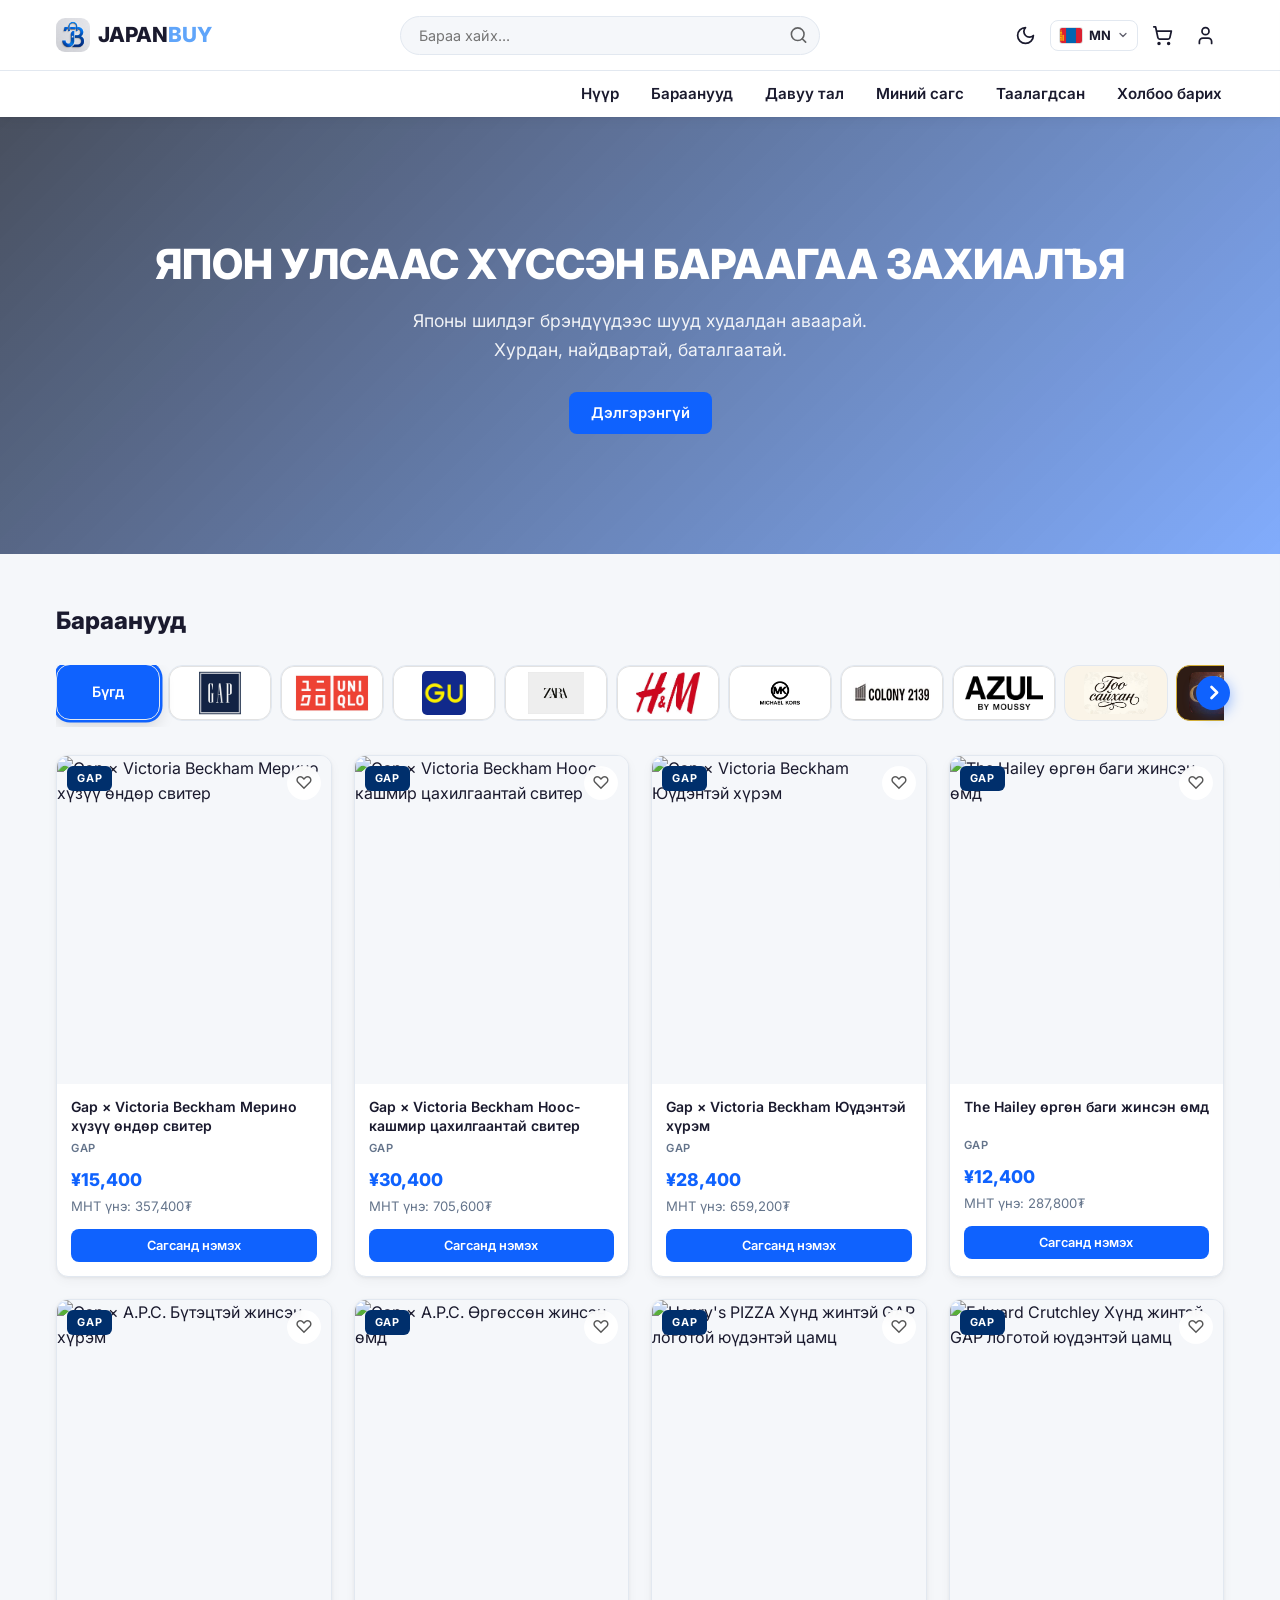
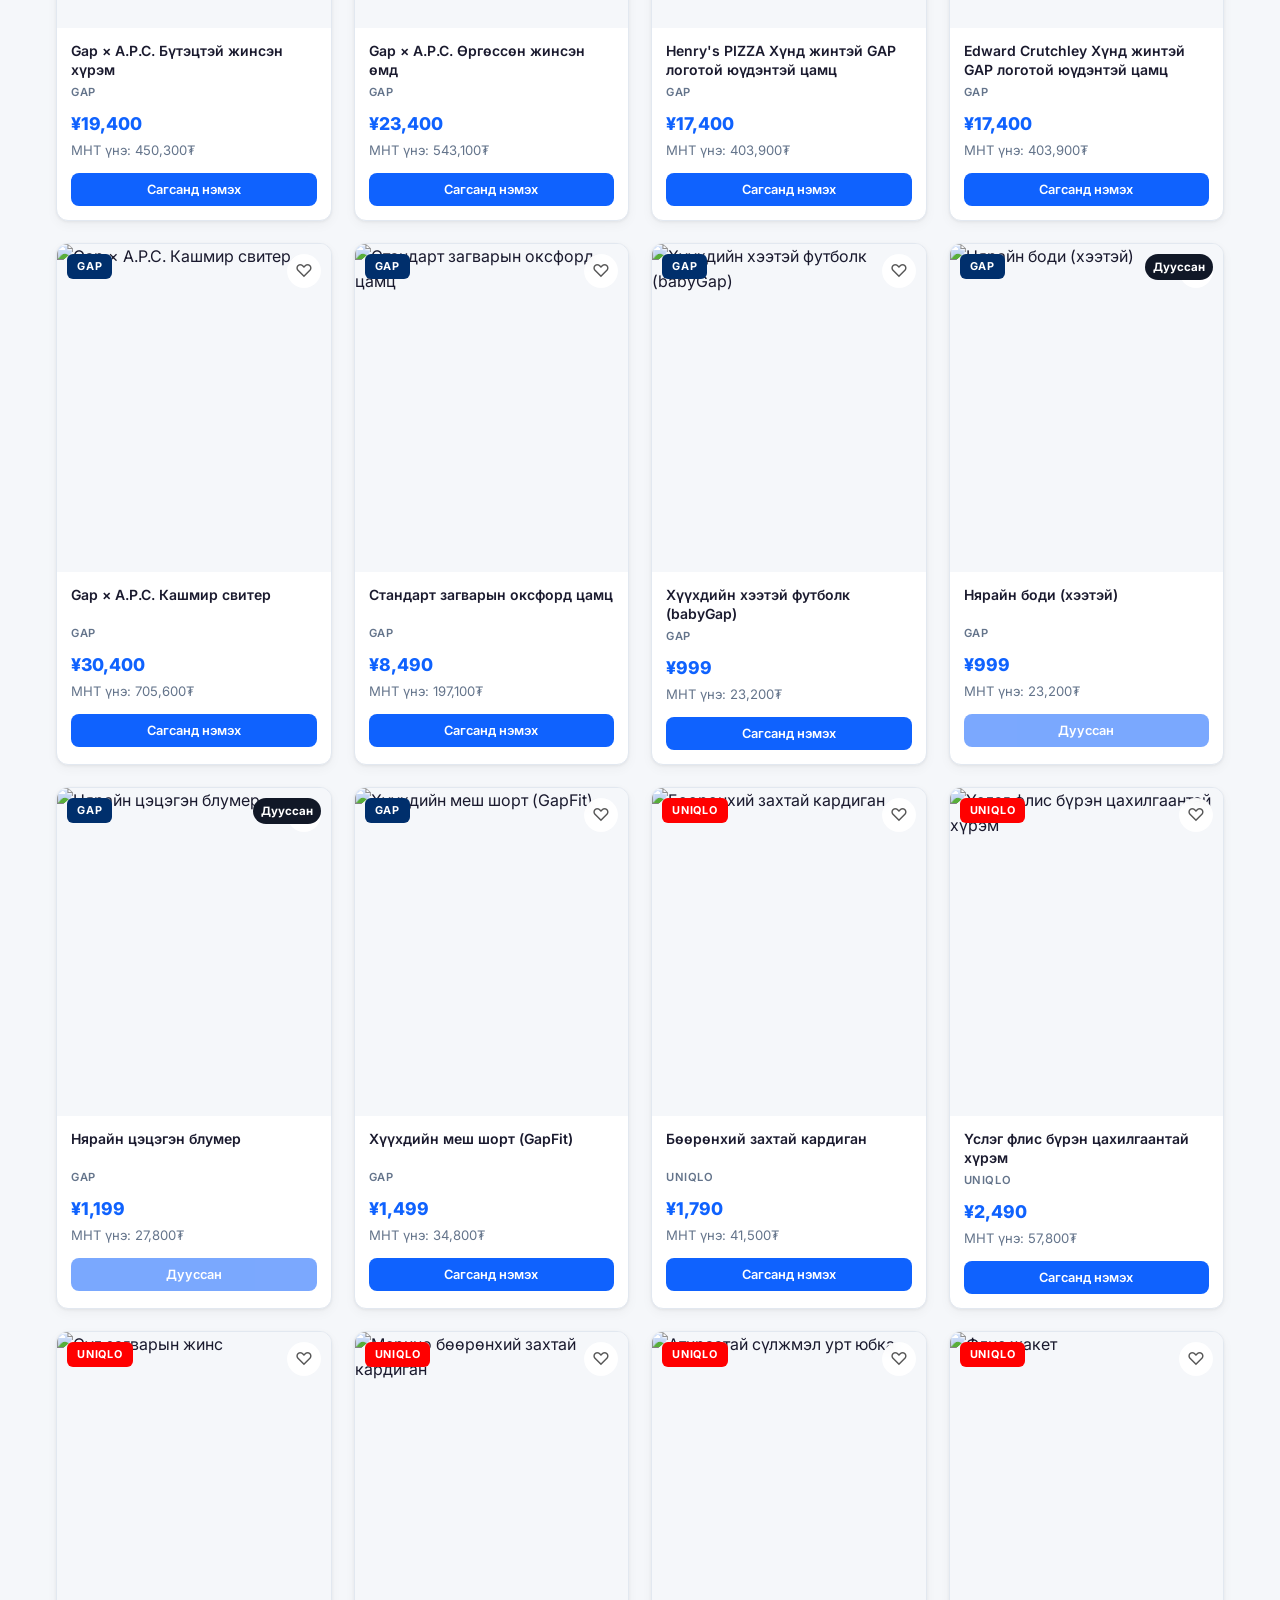
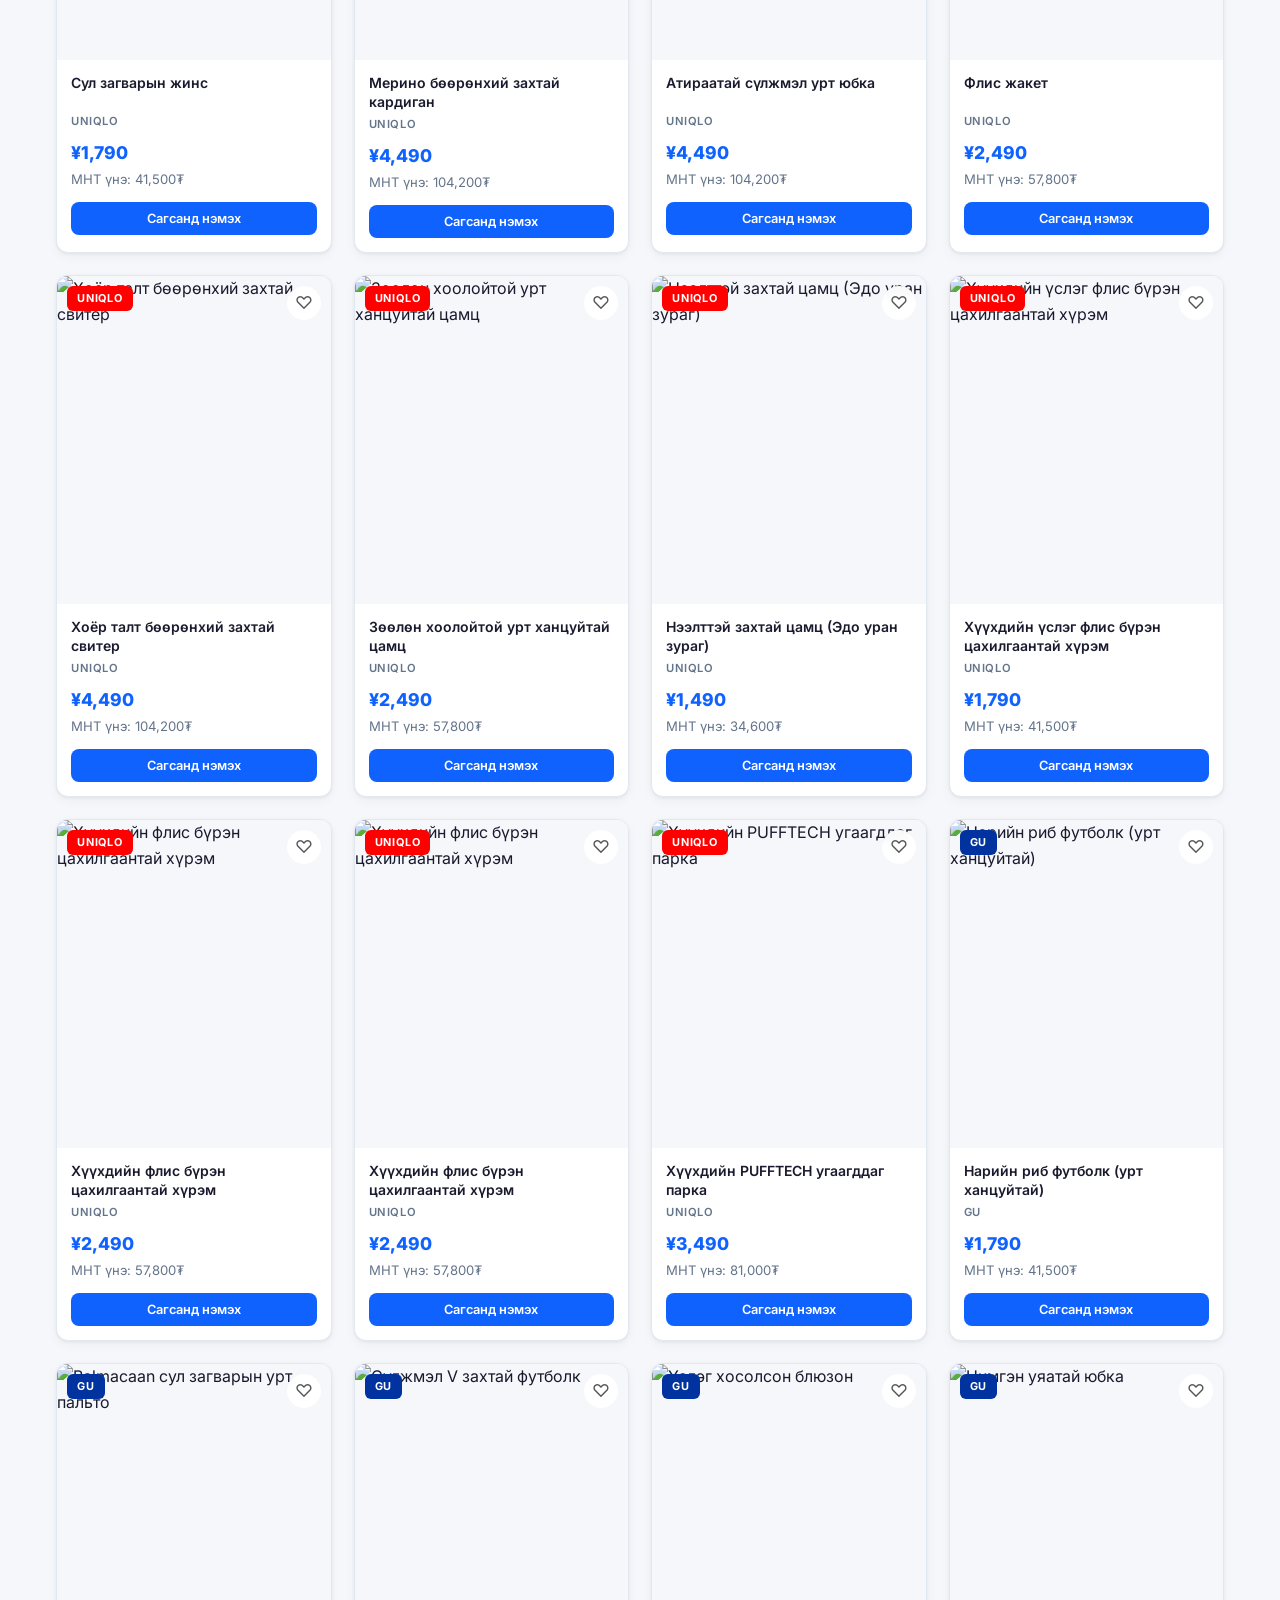
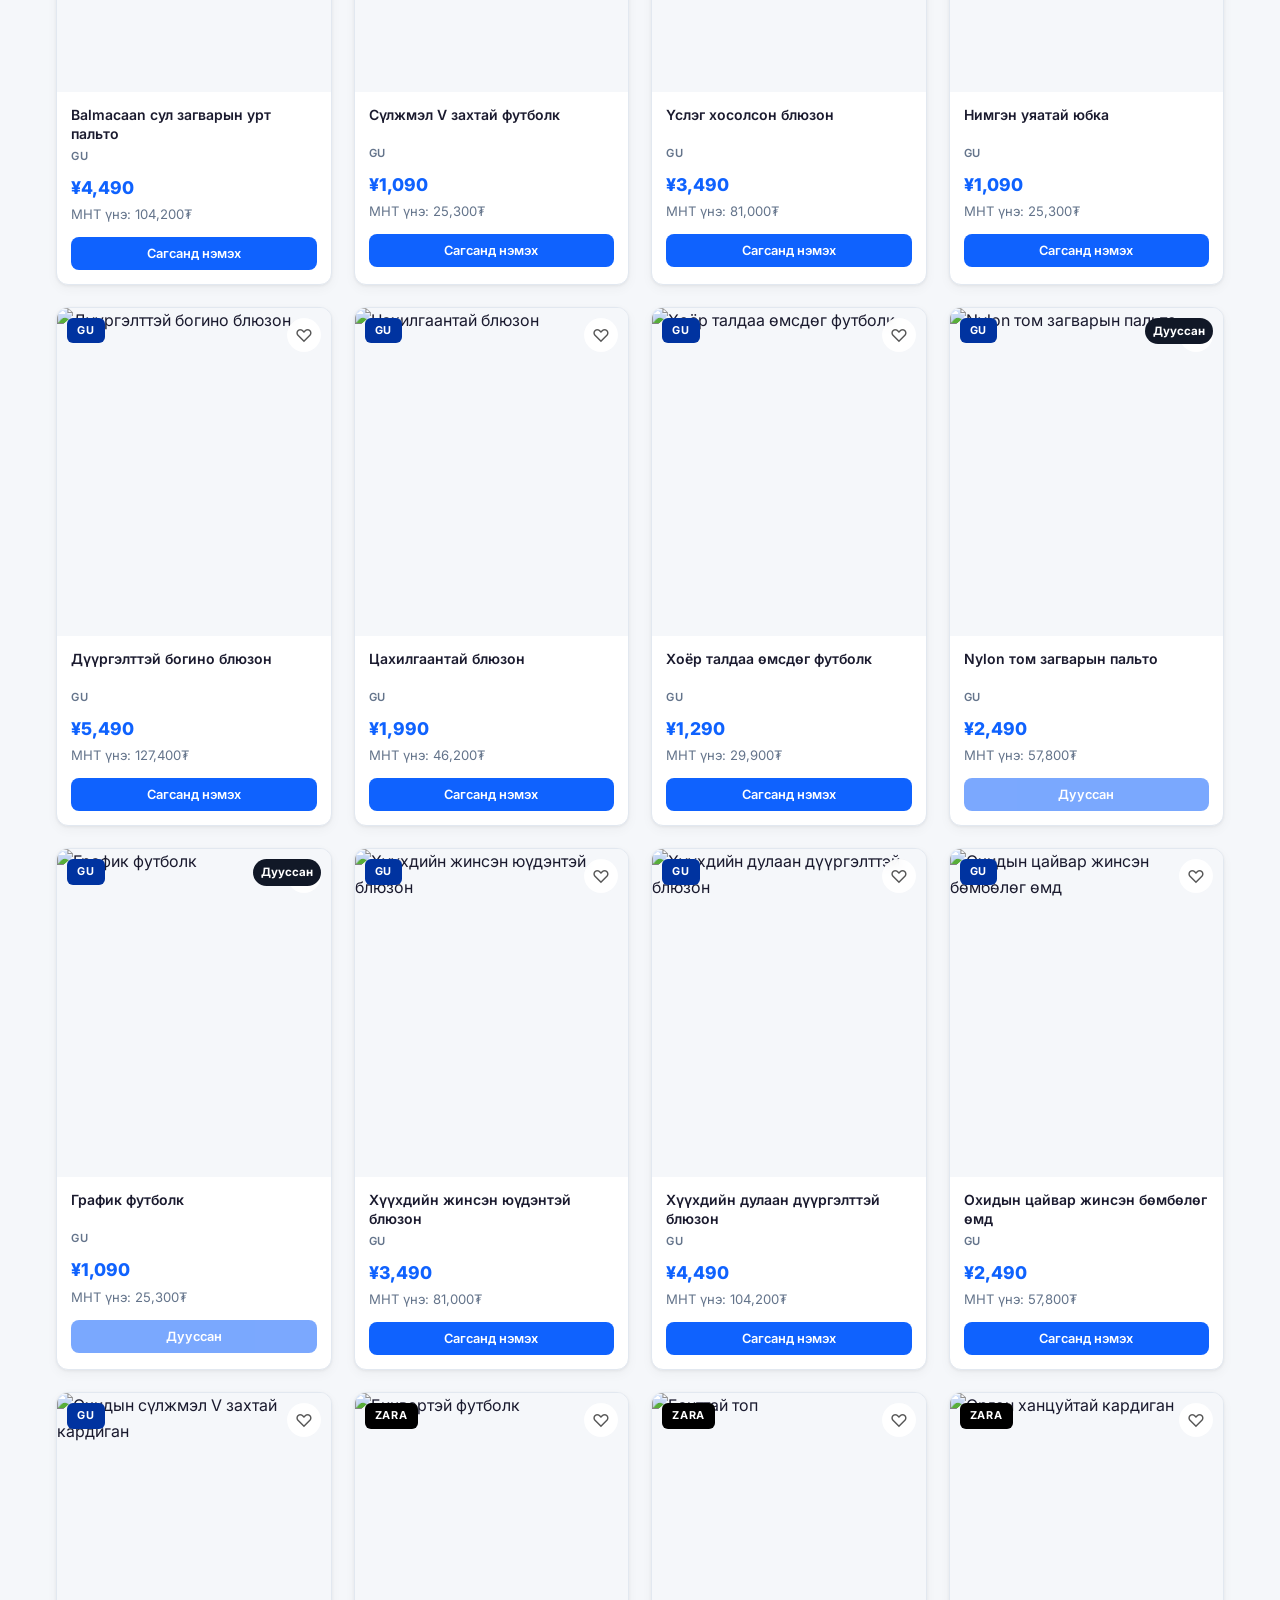
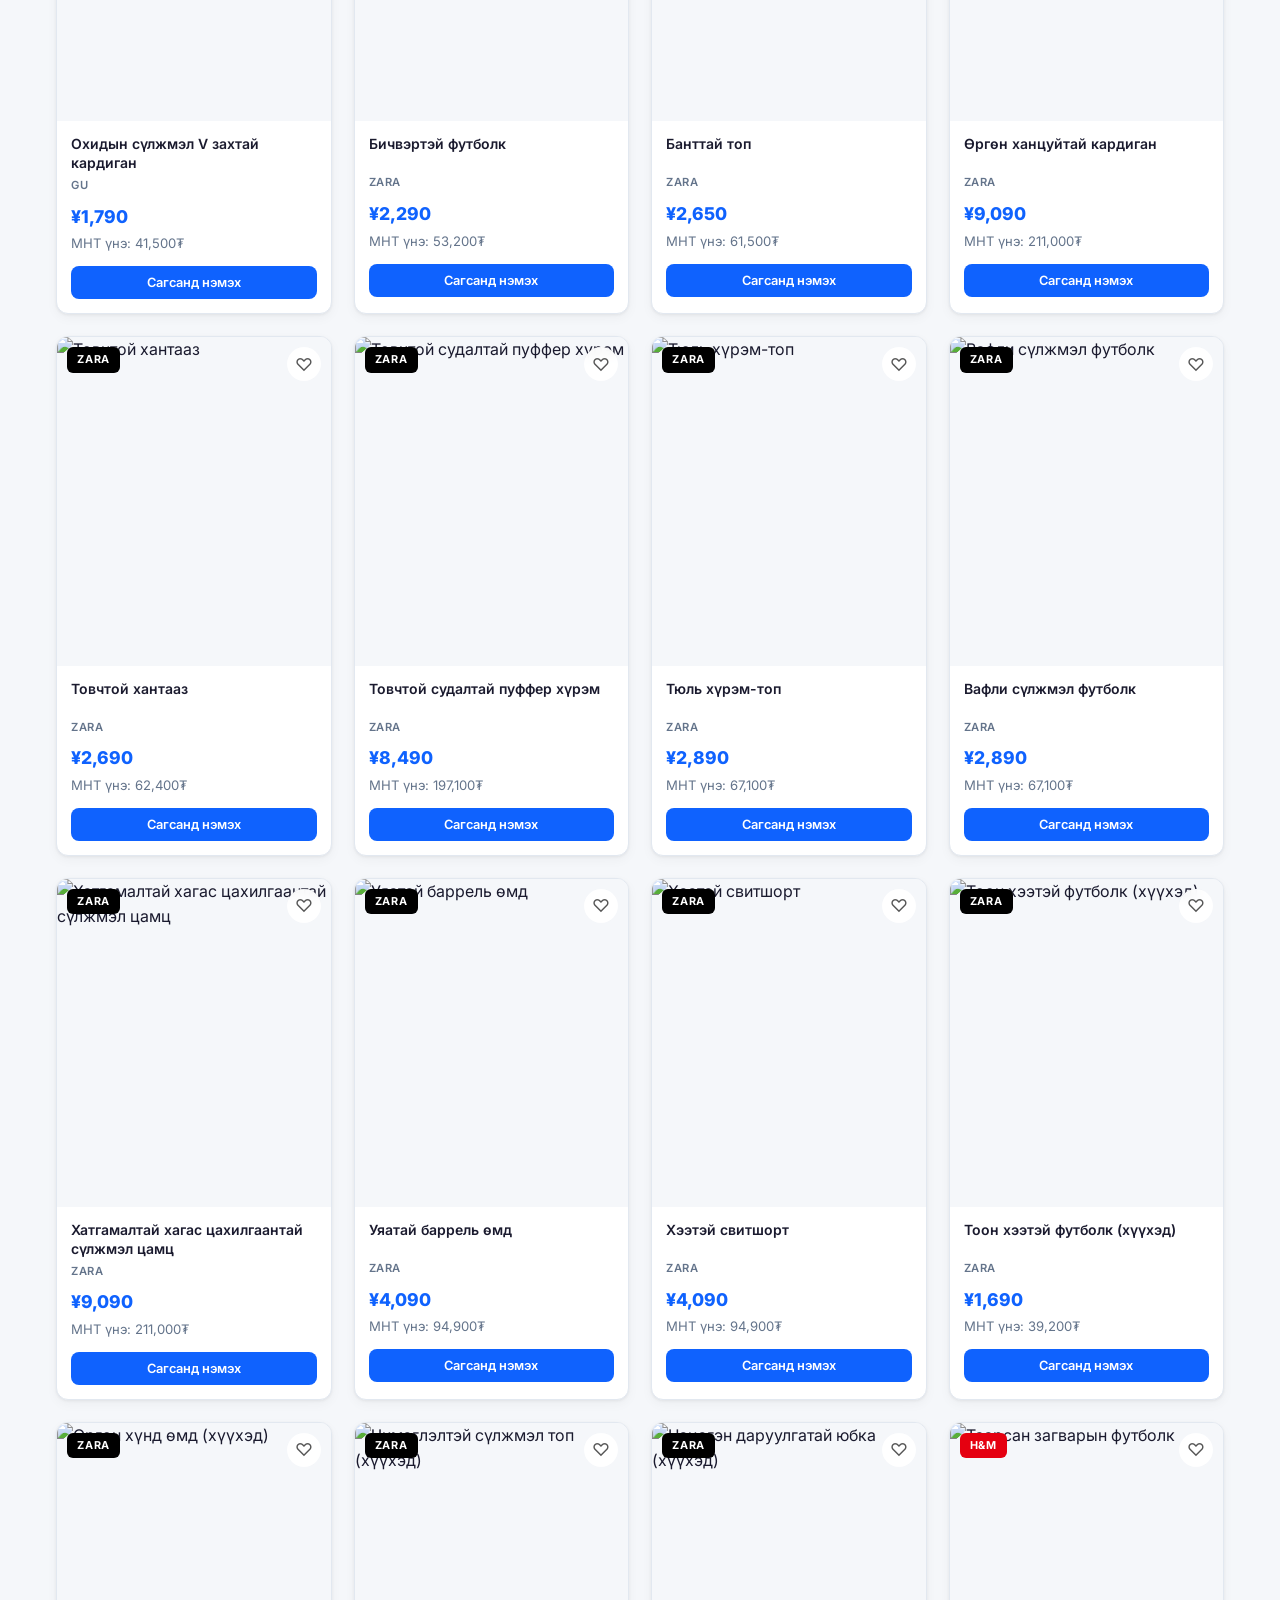
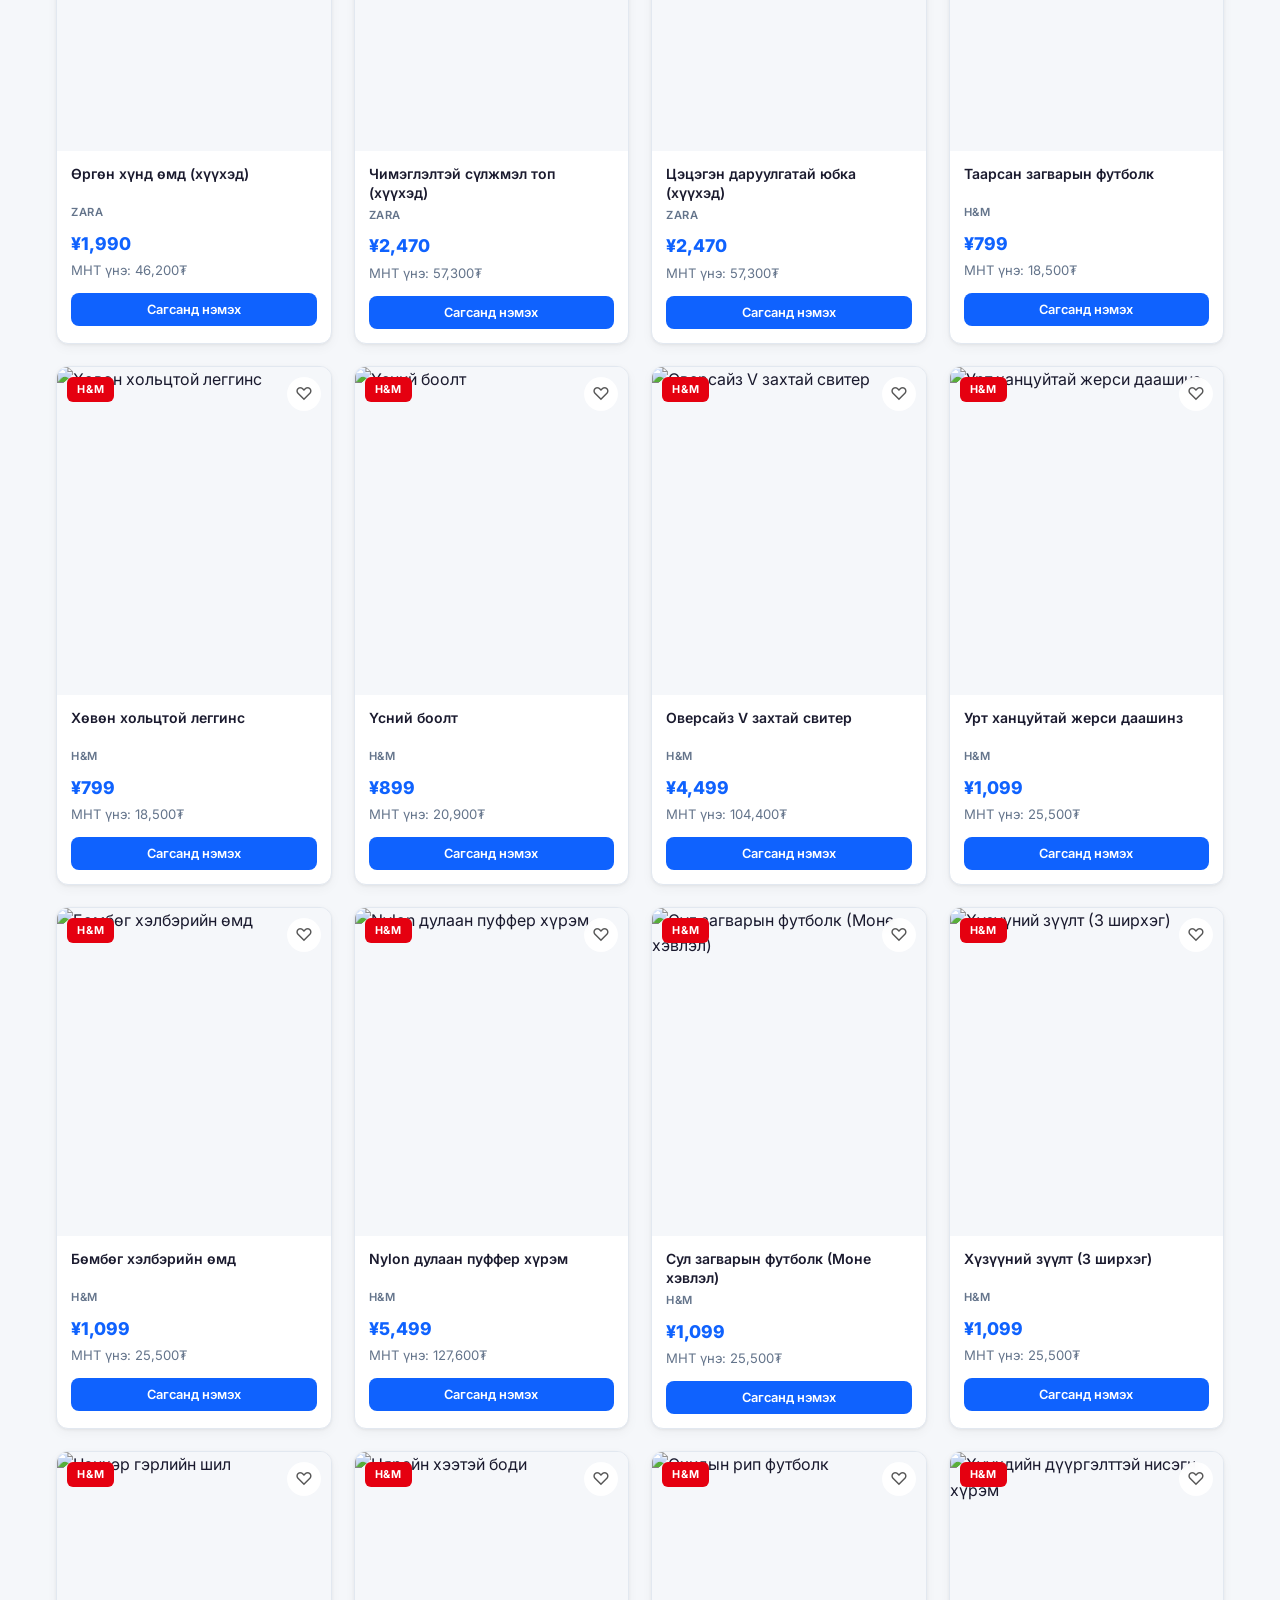
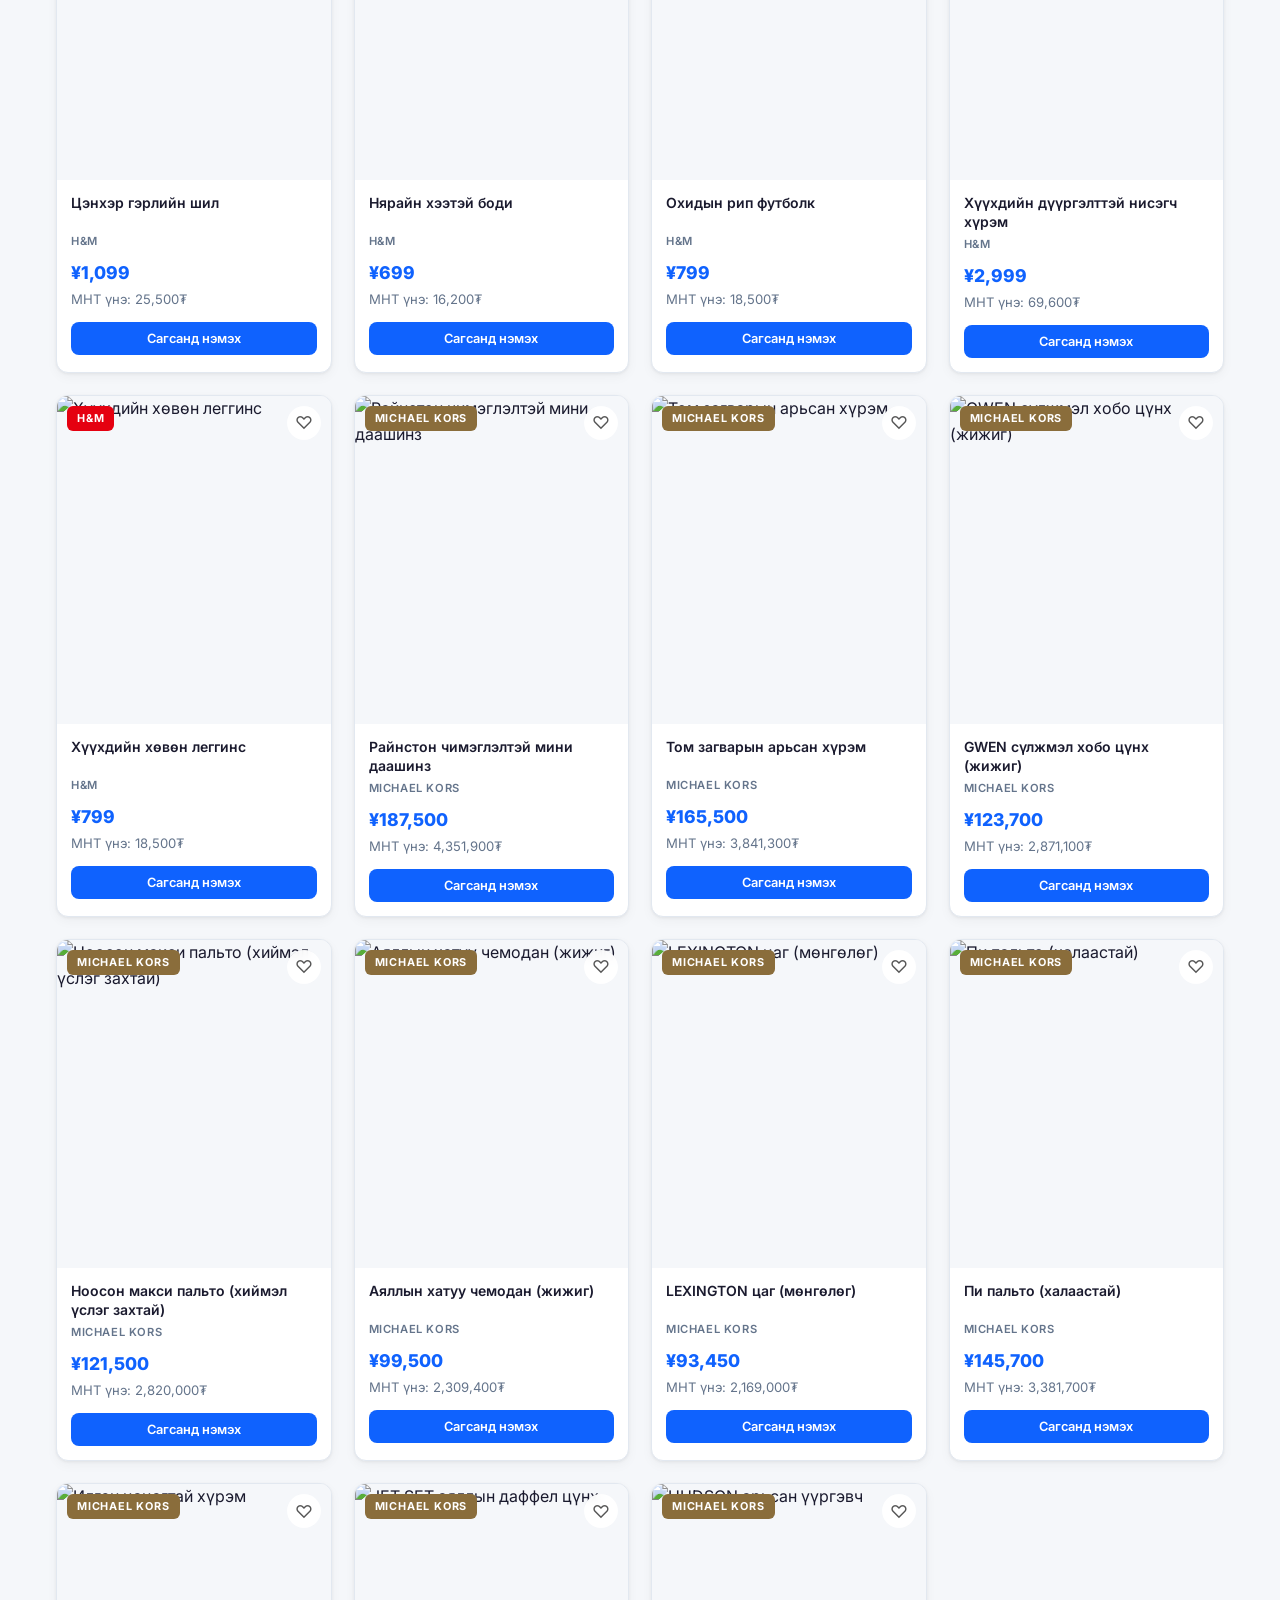
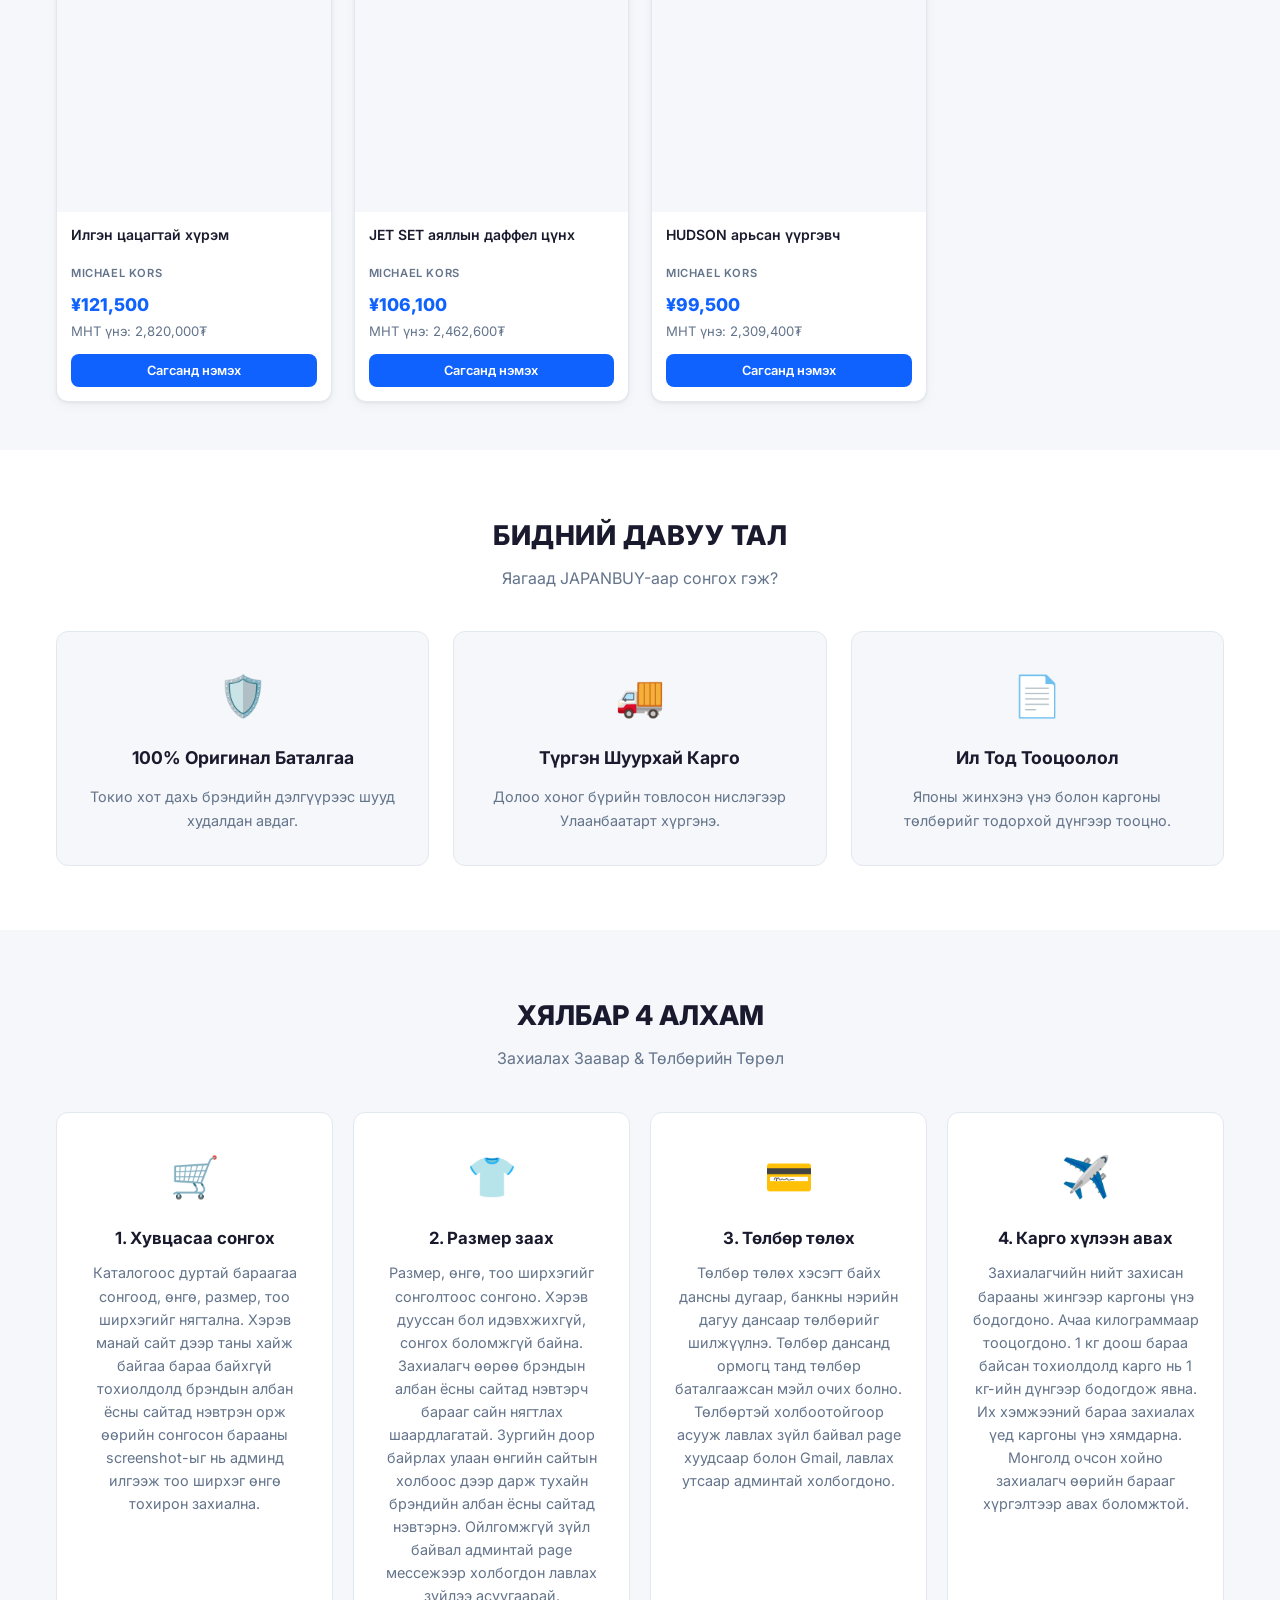
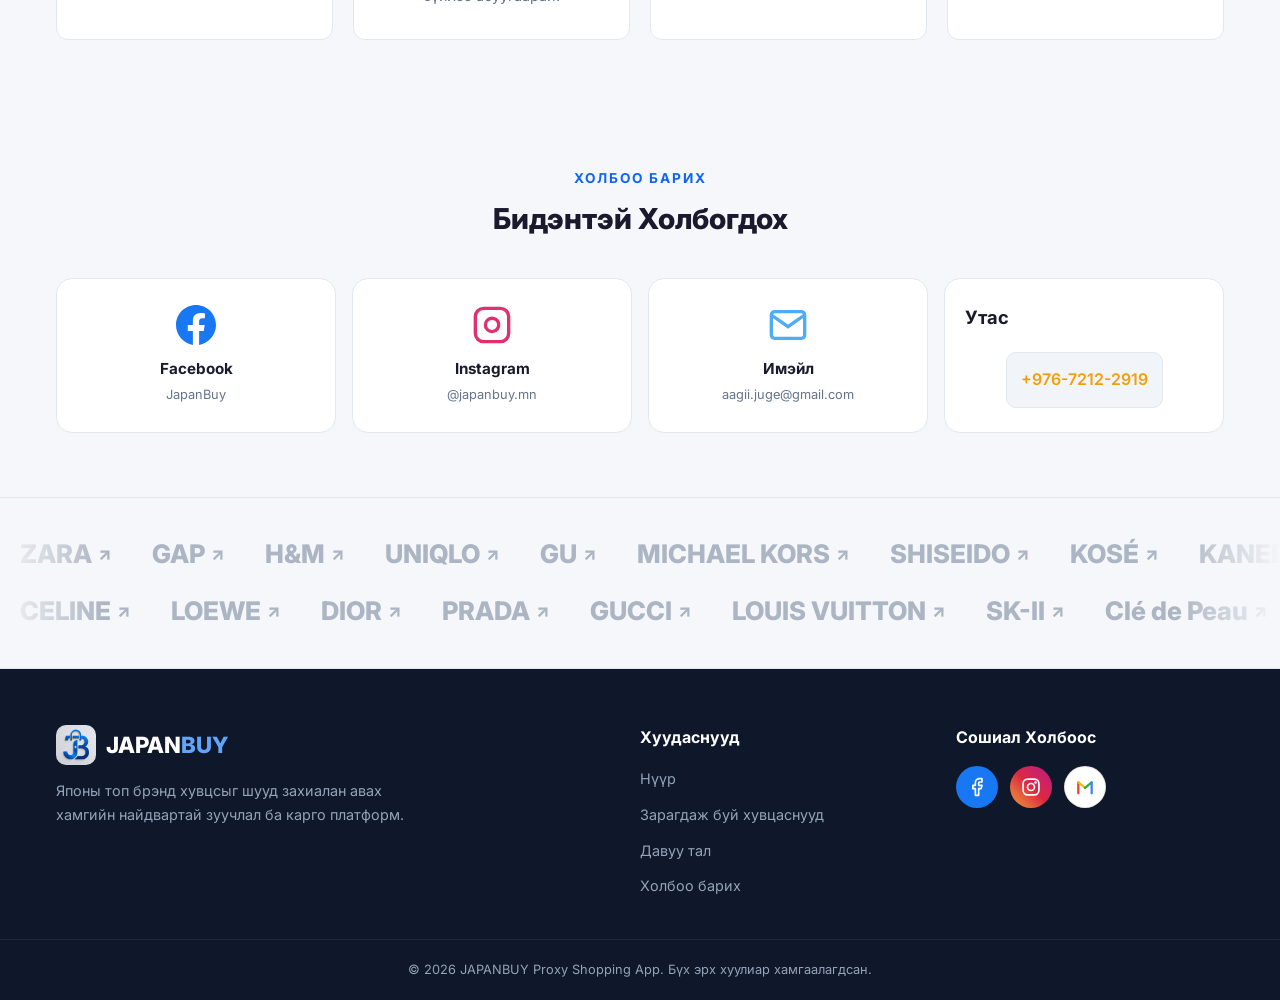
==== index.html @ 86ca8436 "Хаан банк JPY ханш 23.21 (2026-11-25)" ====
<!DOCTYPE html>
<html lang="mn" data-theme="light">

<head>
    <meta charset="UTF-8">
    <meta name="viewport" content="width=device-width, initial-scale=1.0">
    <meta name="description" content="JAPANBUY - Японы топ брэнд хувцсыг шууд захиалан авах найдвартай карго платформ">
    <meta name="theme-color" content="#0f62fe">
    <link rel="manifest" href="manifest.json">
    <link rel="apple-touch-icon" href="icons/apple-touch-icon.png">
    <link rel="icon" type="image/png" href="icons/icon-192.png">
    <meta name="mobile-web-app-capable" content="yes">
    <meta name="apple-mobile-web-app-capable" content="yes">
    <meta name="apple-mobile-web-app-status-bar-style" content="default">
    <meta name="apple-mobile-web-app-title" content="JAPANBUY">
    <title>JAPANBUY-Online-Store</title>
    <link rel="stylesheet" href="style.css?v=20261027ej">
    <link href="https://fonts.googleapis.com/css2?family=Inter:wght@400;500;600;700;800&display=swap" rel="stylesheet">
    <!-- Google tag (gtag.js) -->
    <script async src="https://www.googletagmanager.com/gtag/js?id=G-83YHVTYKKC"></script>
    <script>
        window.dataLayer = window.dataLayer || [];
        function gtag() { dataLayer.push(arguments); }
        gtag('js', new Date());
        gtag('config', 'G-83YHVTYKKC');
    </script>
</head>

<body>
    <!-- HEADER -->
    <header class="header">
        <div class="container header-container">
            <div class="logo" onclick="navigateTo('home')" role="button" tabindex="0">
                <img class="logo-img" src="logo-jb.jpg?v=2" alt="JAPANBUY">
                <h1 class="logo-text">JAPAN<span>BUY</span></h1>
            </div>

            <div class="search-bar">
                <input type="text" id="search-input" placeholder="Бараа хайх..." aria-label="Бараа хайх"
                    data-i18n-placeholder="search_placeholder">
                <button class="search-btn" onclick="searchProducts()" aria-label="Хайх"><svg viewBox="0 0 24 24"
                        fill="none" stroke="currentColor" stroke-width="2" stroke-linecap="round"
                        stroke-linejoin="round">
                        <circle cx="11" cy="11" r="8" />
                        <path d="m21 21-4.3-4.3" />
                    </svg></button>
            </div>

            <div class="header-actions">
                <button id="theme-toggle" class="icon-btn" aria-label="Theme солих"><svg viewBox="0 0 24 24" fill="none"
                        stroke="currentColor" stroke-width="2" stroke-linecap="round" stroke-linejoin="round">
                        <path d="M12 3a6 6 0 0 0 9 9 9 9 0 1 1-9-9Z" />
                    </svg></button>
                <select id="lang-select" class="lang-select" aria-label="Хэл сонгох">
                    <option value="mn">🇲🇳 MN</option>
                    <option value="jp">🇯🇵 JP</option>
                    <option value="en">🇬🇧 EN</option>
                </select>
                <div class="lang-flag" id="lang-flag">
                    <button type="button" class="lang-flag-btn" id="lang-flag-btn" aria-haspopup="true"
                        aria-expanded="false" aria-label="Хэл сонгох">
                        <img id="lang-flag-current"
                            src="[data-uri]"
                            alt="" width="24" height="17"><span id="lang-flag-code">MN</span><svg
                            class="lang-flag-chevron" viewBox="0 0 24 24" fill="none" stroke="currentColor"
                            stroke-width="2.5" stroke-linecap="round" stroke-linejoin="round">
                            <path d="m6 9 6 6 6-6" />
                        </svg>
                    </button>
                    <div class="lang-flag-menu" id="lang-flag-menu" hidden>
                        <button type="button" data-lang="mn" onclick="chooseLangFlag('mn')"><img
                                src="[data-uri]"
                                alt="" width="24" height="17">MN</button>
                        <button type="button" data-lang="jp" onclick="chooseLangFlag('jp')"><img
                                src="[data-uri]"
                                alt="" width="24" height="17">JP</button>
                        <button type="button" data-lang="en" onclick="chooseLangFlag('en')"><img
                                src="[data-uri]"
                                alt="" width="24" height="17">EN</button>
                    </div>
                </div>
                <button id="cart-btn" class="icon-btn cart-btn" onclick="openCart()" aria-label="Сагс">
                    <svg viewBox="0 0 24 24" fill="none" stroke="currentColor" stroke-width="2" stroke-linecap="round"
                        stroke-linejoin="round">
                        <circle cx="8" cy="21" r="1" />
                        <circle cx="19" cy="21" r="1" />
                        <path d="M2.05 2.05h2l2.66 12.42a2 2 0 0 0 2 1.58h9.78a2 2 0 0 0 1.95-1.57l1.65-7.43H5.12" />
                    </svg><span class="badge" id="cart-badge">0</span>
                </button>
                <button id="user-btn" class="icon-btn user-btn" onclick="handleUserClick()" aria-label="Хэрэглэгч"><svg
                        viewBox="0 0 24 24" fill="none" stroke="currentColor" stroke-width="2" stroke-linecap="round"
                        stroke-linejoin="round">
                        <path d="M19 21v-2a4 4 0 0 0-4-4H9a4 4 0 0 0-4 4v2" />
                        <circle cx="12" cy="7" r="4" />
                    </svg></button>
                <button id="menu-btn" class="icon-btn hamburger-menu" aria-label="Цэс">
                    <span class="bar"></span><span class="bar"></span><span class="bar"></span>
                </button>
            </div>
        </div>
        <nav class="desktop-nav">
            <div class="container desktop-nav-inner">
                <a href="#" onclick="event.preventDefault();navigateTo('home')" data-i18n="nav_home">Нүүр</a>
                <a href="#products" data-i18n="nav_products">Бараанууд</a>
                <a href="#features" data-i18n="nav_features">Давуу тал</a>
                <a href="#" onclick="event.preventDefault();openCart()" data-i18n="nav_cart">Миний сагс</a>
                <a href="#" onclick="event.preventDefault();openFavorites()" data-i18n="nav_favorites">Таалагдсан</a>
                <a href="#contact" data-i18n="nav_contact">Холбоо барих</a>
                <a href="#" id="admin-nav-item-desktop" style="display:none"
                    onclick="event.preventDefault();navigateTo('admin')" data-i18n="nav_admin">Админ</a>
            </div>
        </nav>
    </header>

    <!-- MOBILE MENU -->
    <div id="mobile-menu" class="mobile-menu" aria-hidden="true">
        <div class="mobile-menu-header">
            <div style="display:flex;align-items:center;gap:10px;">
                <h2 data-i18n="menu_title">Цэс</h2>
                <button class="theme-icon-btn" id="menu-theme-btn" onclick="toggleTheme()" aria-label="Загвар"><svg
                        viewBox="0 0 24 24" fill="none" stroke="currentColor" stroke-width="2" stroke-linecap="round"
                        stroke-linejoin="round">
                        <circle cx="12" cy="12" r="4" />
                        <path d="M12 2v2" />
                        <path d="M12 20v2" />
                        <path d="m4.93 4.93 1.41 1.41" />
                        <path d="m17.66 17.66 1.41 1.41" />
                        <path d="M2 12h2" />
                        <path d="M20 12h2" />
                        <path d="m6.34 17.66-1.41 1.41" />
                        <path d="m19.07 4.93-1.41 1.41" />
                    </svg></button>
            </div>
            <button id="close-btn" class="close-btn" aria-label="Хаах">&times;</button>
        </div>
        <ul class="mobile-nav-links">
            <li><a href="#" onclick="event.preventDefault();navigateTo('home')"><span class="menu-icon"><svg
                            viewBox="0 0 24 24" fill="none" stroke="currentColor" stroke-width="2"
                            stroke-linecap="round" stroke-linejoin="round">
                            <path d="m3 9 9-7 9 7v11a2 2 0 0 1-2 2H5a2 2 0 0 1-2-2z" />
                            <polyline points="9 22 9 12 15 12 15 22" />
                        </svg></span><span data-i18n="nav_home">Нүүр</span></a></li>
            <li class="has-submenu">
                <div class="menu-row">
                    <a href="#products" class="menu-row-link"><span class="menu-icon"><svg viewBox="0 0 24 24"
                                fill="none" stroke="currentColor" stroke-width="2" stroke-linecap="round"
                                stroke-linejoin="round">
                                <path d="M6 2 3 6v14a2 2 0 0 0 2 2h14a2 2 0 0 0 2-2V6l-3-4Z" />
                                <path d="M3 6h18" />
                                <path d="M16 10a4 4 0 0 1-8 0" />
                            </svg></span><span data-i18n="nav_products">Бараанууд</span></a>
                    <button type="button" class="submenu-toggle" id="brand-submenu-toggle"
                        onclick="toggleBrandSubmenu(event)" aria-label="Брэндүүд" aria-expanded="false"><svg
                            viewBox="0 0 24 24" fill="none" stroke="currentColor" stroke-width="2.4"
                            stroke-linecap="round" stroke-linejoin="round">
                            <polyline points="6 9 12 15 18 9" />
                        </svg></button>
                </div>
                <ul class="brand-submenu" id="brand-submenu">
                    <li><a href="#" onclick="event.preventDefault();selectBrandFromMenu('GAP')">GAP</a></li>
                    <li><a href="#" onclick="event.preventDefault();selectBrandFromMenu('UNIQLO')">UNIQLO</a></li>
                    <li><a href="#" onclick="event.preventDefault();selectBrandFromMenu('GU')">GU</a></li>
                    <li><a href="#" onclick="event.preventDefault();selectBrandFromMenu('ZARA')">ZARA</a></li>
                    <li><a href="#" onclick="event.preventDefault();selectBrandFromMenu('H&M')">H&M</a></li>
                    <li><a href="#" onclick="event.preventDefault();selectBrandFromMenu('MICHAEL KORS')">MICHAEL
                            KORS</a></li>
                    <li><a href="#" onclick="event.preventDefault();selectBrandFromMenu('COLONY 2139')">COLONY
                            2139</a></li>
                    <li><a href="#" onclick="event.preventDefault();selectBrandFromMenu('AZUL')">AZUL</a></li>
                    <li><a href="#" onclick="event.preventDefault();selectBrandFromMenu('beauty')"><span
                                data-i18n="tab_beauty">ГОО САЙХАН</span></a></li>
                    <li><a href="#" onclick="event.preventDefault();selectBrandFromMenu('ginza')">GINZA</a></li>
                    <li id="ready-menu-item" style="display:none"><a href="#"
                            onclick="event.preventDefault();selectBrandFromMenu('ready')"><span
                                data-i18n="tab_ready">БЭЛЭН БАРАА</span></a></li>
                </ul>
            </li>
            <li><a href="#features"><span class="menu-icon"><svg viewBox="0 0 24 24" fill="none" stroke="currentColor"
                            stroke-width="2" stroke-linecap="round" stroke-linejoin="round">
                            <polygon
                                points="12 2 15.09 8.26 22 9.27 17 14.14 18.18 21.02 12 17.77 5.82 21.02 7 14.14 2 9.27 8.91 8.26 12 2" />
                        </svg></span><span data-i18n="nav_features">Давуу тал</span></a></li>
            <li><a href="#" onclick="event.preventDefault();toggleMobileMenu(false);openCart()"><span
                        class="menu-icon"><svg viewBox="0 0 24 24" fill="none" stroke="currentColor" stroke-width="2"
                            stroke-linecap="round" stroke-linejoin="round">
                            <circle cx="8" cy="21" r="1" />
                            <circle cx="19" cy="21" r="1" />
                            <path
                                d="M2.05 2.05h2l2.66 12.42a2 2 0 0 0 2 1.58h9.78a2 2 0 0 0 1.95-1.57l1.65-7.43H5.12" />
                        </svg></span><span data-i18n="nav_cart">Миний сагс</span></a></li>
            <li><a href="#" onclick="event.preventDefault();openFavorites()"><span class="menu-icon"><svg
                            viewBox="0 0 24 24" fill="none" stroke="currentColor" stroke-width="2"
                            stroke-linecap="round" stroke-linejoin="round">
                            <path
                                d="M19 14c1.49-1.46 3-3.21 3-5.5A5.5 5.5 0 0 0 16.5 3c-1.76 0-3 .5-4.5 2-1.5-1.5-2.74-2-4.5-2A5.5 5.5 0 0 0 2 8.5c0 2.3 1.5 4.05 3 5.5l7 7Z" />
                        </svg></span><span data-i18n="nav_favorites">Таалагдсан</span></a></li>
            <li><a href="#contact"><span class="menu-icon"><svg viewBox="0 0 24 24" fill="none" stroke="currentColor"
                            stroke-width="2" stroke-linecap="round" stroke-linejoin="round">
                            <path
                                d="M22 16.92v3a2 2 0 0 1-2.18 2 19.79 19.79 0 0 1-8.63-3.07 19.5 19.5 0 0 1-6-6 19.79 19.79 0 0 1-3.07-8.67A2 2 0 0 1 4.11 2h3a2 2 0 0 1 2 1.72 12.84 12.84 0 0 0 .7 2.81 2 2 0 0 1-.45 2.11L8.09 9.91a16 16 0 0 0 6 6l1.27-1.27a2 2 0 0 1 2.11-.45 12.84 12.84 0 0 0 2.81.7A2 2 0 0 1 22 16.92z" />
                        </svg></span><span data-i18n="nav_contact">Холбоо барих</span></a></li>
            <li><a href="#" onclick="event.preventDefault();handleUserClick()" id="mobile-login-link"><span
                        class="menu-icon"><svg viewBox="0 0 24 24" fill="none" stroke="currentColor" stroke-width="2"
                            stroke-linecap="round" stroke-linejoin="round">
                            <rect width="18" height="11" x="3" y="11" rx="2" ry="2" />
                            <path d="M7 11V7a5 5 0 0 1 10 0v4" />
                        </svg></span><span id="mobile-login-label">Нэвтрэх</span></a></li>
            <li id="admin-nav-item" style="display:none"><a href="#"
                    onclick="event.preventDefault();navigateTo('admin')"><span class="menu-icon"><svg
                            viewBox="0 0 24 24" fill="none" stroke="currentColor" stroke-width="2"
                            stroke-linecap="round" stroke-linejoin="round">
                            <path
                                d="M20 13c0 5-3.5 7.5-7.66 8.95a1 1 0 0 1-.67-.01C7.5 20.5 4 18 4 13V6a1 1 0 0 1 1-1c2 0 4.5-1.2 6.24-2.72a1.17 1.17 0 0 1 1.52 0C14.51 3.81 17 5 19 5a1 1 0 0 1 1 1z" />
                        </svg></span><span data-i18n="nav_admin">Админ</span></a></li>
        </ul>
        <div class="menu-controls">
            <div class="menu-lang-icons">
                <button class="lang-icon-btn" data-lang="mn" onclick="setLanguage('mn')"
                    aria-label="Монгол">🇲🇳</button>
                <button class="lang-icon-btn" data-lang="en" onclick="setLanguage('en')"
                    aria-label="English">🇬🇧</button>
                <button class="lang-icon-btn" data-lang="jp" onclick="setLanguage('jp')" aria-label="日本語">🇯🇵</button>
            </div>
        </div>
        <div class="mobile-menu-footer">
            <div class="menu-socials">
                <a href="#" class="social-icon social-fb" data-social="facebook" aria-label="Facebook"
                    onclick="event.preventDefault()"><svg width="19" height="19" viewBox="0 0 24 24" fill="none"
                        stroke="currentColor" stroke-width="2" stroke-linecap="round" stroke-linejoin="round">
                        <path d="M18 2h-3a5 5 0 0 0-5 5v3H7v4h3v8h4v-8h3l1-4h-4V7a1 1 0 0 1 1-1h3z" />
                    </svg></a>
                <a href="#" class="social-icon social-ig" data-social="instagram" aria-label="Instagram"
                    onclick="event.preventDefault()"><svg width="19" height="19" viewBox="0 0 24 24" fill="none"
                        stroke="currentColor" stroke-width="2" stroke-linecap="round" stroke-linejoin="round">
                        <rect x="2.5" y="2.5" width="19" height="19" rx="5.5" />
                        <circle cx="12" cy="12" r="4.2" />
                        <circle cx="17.4" cy="6.6" r="0.6" fill="currentColor" />
                    </svg></a>
                <a href="#" class="social-icon social-gmail" data-social="gmail" aria-label="Gmail"
                    onclick="event.preventDefault()"><svg width="21" height="21" viewBox="0 0 24 24" fill="none"
                        stroke-width="2.8" stroke-linecap="round" stroke-linejoin="round">
                        <path d="M4 19.5v-13" stroke="#EA4335" />
                        <path d="M4 6.5 12 13" stroke="#FBBC04" />
                        <path d="M12 13 20 6.5" stroke="#34A853" />
                        <path d="M20 6.5v13" stroke="#4285F4" />
                    </svg></a>
            </div>
            <div style="display:flex;flex-direction:column;gap:6px;">
                <a class="menu-phone" href="tel:+97672122919"><svg viewBox="0 0 24 24" fill="none" stroke="currentColor"
                        stroke-width="2" stroke-linecap="round" stroke-linejoin="round">
                        <path
                            d="M22 16.92v3a2 2 0 0 1-2.18 2 19.79 19.79 0 0 1-8.63-3.07 19.5 19.5 0 0 1-6-6 19.79 19.79 0 0 1-3.07-8.67A2 2 0 0 1 4.11 2h3a2 2 0 0 1 2 1.72c.127.96.361 1.903.7 2.81a2 2 0 0 1-.45 2.11L8.09 9.91a16 16 0 0 0 6 6l1.27-1.27a2 2 0 0 1 2.11-.45c.907.339 1.85.573 2.81.7A2 2 0 0 1 22 16.92z" />
                    </svg><span>+976-7212-2919</span></a>
            </div>
        </div>
    </div>
    <div id="overlay" class="overlay"></div>

    <div id="support-panel" class="support-panel" aria-hidden="true">
        <div class="support-panel-head">
            <img class="support-avatar" src="logo-jb.jpg?v=2" alt="JAPANBUY">
            <div class="support-head-text">
                <strong data-i18n="support_chat">Админтай чатлах</strong>
                <span class="support-status"><span class="support-status-dot"></span><span
                        data-i18n="support_online">Ихэвчлэн удахгүй хариулдаг</span></span>
            </div>
            <button type="button" class="support-close" onclick="toggleSupportPanel(false)"
                data-i18n-aria="support_close" aria-label="Хаах"><svg viewBox="0 0 24 24" fill="none"
                    stroke="currentColor" stroke-width="2.5" stroke-linecap="round">
                    <path d="M18 6 6 18" />
                    <path d="m6 6 12 12" />
                </svg></button>
        </div>
        <div class="support-panel-body">
            <div class="support-bubble" data-i18n="support_greeting">Сайн байна уу! JapanBuy-д тавтай морил. Асуултаа
                энд бичээрэй — админ танд хариулах болно.</div>
            <form id="support-form" onsubmit="sendSupportMessage(event)">
                <input type="text" id="support-name" autocomplete="name" data-i18n-placeholder="support_name_ph"
                    placeholder="Нэр (заавал биш)">
                <input type="text" id="support-contact" autocomplete="email" required
                    data-i18n-placeholder="support_contact_ph" placeholder="Утас эсвэл и-мэйл *">
                <textarea id="support-message" rows="4" required data-i18n-placeholder="support_msg_ph"
                    placeholder="Асуултаа бичээрэй... *"></textarea>
                <button type="submit" id="support-send-btn" data-i18n="support_send">Илгээх</button>
                <p class="support-note" data-i18n="support_note">Мессеж админы и-мэйл рүү шууд очно. Хариуг тан руу
                    утас/и-мэйлээр илгээнэ.</p>
            </form>
            <div id="support-success" class="support-success" hidden><span class="support-success-icon">✓</span><span
                    data-i18n="support_sent">Илгээгдлээ! Админ удахгүй хариулах болно.</span></div>
        </div>
    </div>
    <button id="to-top-btn" class="to-top-btn" aria-label="Дээшээ" onclick="scrollToTop()"><svg viewBox="0 0 24 24"
            fill="none" stroke="currentColor" stroke-width="2.5" stroke-linecap="round" stroke-linejoin="round">
            <path d="M12 19V5" />
            <path d="m5 12 7-7 7 7" />
        </svg></button>

    <main>
        <!-- HOME VIEW -->
        <div id="home-view" class="view-container active">
            <!-- HERO -->
            <section class="hero">
                <div class="container hero-content">
                    <h1 data-i18n="hero_title">ЯПОН УЛСААС ХҮССЭН БАРААГАА ЗАХИАЛЪЯ</h1>
                    <p data-i18n="hero_desc">Японы шилдэг брэндүүдээс шууд худалдан аваарай. Хурдан, найдвартай,
                        баталгаатай.</p>
                    <button class="btn btn-primary" onclick="openOrderGuideModal()"
                        data-i18n="btn_shop_now">Дэлгэрэнгүй</button>
                </div>
            </section>

            <!-- PRODUCTS -->
            <section id="products" class="container section">
                <div class="section-header">
                    <h2 data-i18n="brands_title">Бараанууд</h2>
                    <span class="product-count" id="product-count" aria-live="polite" style="display:none"></span>
                </div>

                <div id="login-prompt" class="login-prompt">
                    <div class="login-prompt-content">
                        <div class="lock-icon">🔒</div>
                        <h3 data-i18n="login_required_title">Барааг үзэхийн тулд нэвтэрнэ үү</h3>
                        <p data-i18n="login_required_desc">Манай дэлгүүрийн бүх барааг үзэж, захиалга хийхийн тулд та
                            эхлээд нэвтрэх шаардлагатай.</p>
                        <div class="login-prompt-btns">
                            <button class="btn btn-primary" onclick="openAuthModal('login')"
                                data-i18n="btn_login">Нэвтрэх</button>
                            <button class="btn btn-outline" onclick="openAuthModal('register')"
                                data-i18n="btn_register">Бүртгүүлэх</button>
                        </div>
                    </div>
                </div>

                <div id="products-wrapper" class="products-wrapper hidden">
                    <div class="brand-tabs-wrap">
                        <button class="brand-arrow brand-arrow-left" id="brand-arrow-left" type="button"
                            aria-label="Өмнөх лого" onclick="scrollBrandTabs(-1)"><svg viewBox="0 0 24 24" fill="none"
                                stroke="currentColor" stroke-width="2.5" stroke-linecap="round" stroke-linejoin="round">
                                <polyline points="14.5 5 7.5 12 14.5 19" />
                            </svg></button>
                        <div class="brand-filter-tabs" id="brand-tabs" role="tablist">
                            <button class="brand-tab logo-all active" data-brand="all" role="tab"
                                data-i18n="brand_all">Бүгд</button>
                            <button class="brand-tab logo-gap" data-brand="GAP" role="tab" aria-label="GAP"><img
                                    class="brand-logo-img" src="logos/gap.jpg" alt="GAP"></button>
                            <button class="brand-tab logo-uniqlo" data-brand="UNIQLO" role="tab"
                                aria-label="UNIQLO"><img class="brand-logo-img" src="logos/uniqlo.jpg"
                                    alt="UNIQLO"></button>
                            <button class="brand-tab logo-gu" data-brand="GU" role="tab" aria-label="GU"><img
                                    class="brand-logo-img" src="logos/gu.jpg" alt="GU"></button>
                            <button class="brand-tab logo-zara" data-brand="ZARA" role="tab" aria-label="ZARA"><img
                                    class="brand-logo-img" src="logos/zara.jpg" alt="ZARA"></button>
                            <button class="brand-tab logo-hm" data-brand="H&M" role="tab" aria-label="H&M"><img
                                    class="brand-logo-img" src="logos/hm.jpg" alt="H&M"></button>
                            <button class="brand-tab logo-mk" data-brand="MICHAEL KORS" role="tab"
                                aria-label="Michael Kors"><img class="brand-logo-img" src="logos/mk.jpg"
                                    alt="Michael Kors"></button>
                            <button class="brand-tab logo-colony" data-brand="COLONY 2139" role="tab"
                                aria-label="COLONY 2139"><img class="colony-logo-img"
                                    src="[data-uri]"
                                    alt="COLONY 2139"></button>
                            <button class="brand-tab logo-azul" data-brand="AZUL" role="tab"
                                aria-label="AZUL BY MOUSSY"><img class="azul-logo-img"
                                    src="[data-uri]"
                                    alt="AZUL BY MOUSSY"></button>
                            <button class="brand-tab tab-beauty" data-brand="beauty" role="tab"
                                aria-label="ГОО САЙХАН"><img class="beauty-logo-img"
                                    src="[data-uri]"
                                    alt="ГОО САЙХАН"></button>
                            <button class="brand-tab tab-ginza" data-brand="ginza" role="tab" aria-label="GINZA"><img
                                    class="ginza-logo-img"
                                    src="[data-uri]"
                                    alt="GINZA"></button>
                            <button class="brand-tab tab-ready" data-brand="ready" role="tab" style="display:none"
                                aria-label="БЭЛЭН БАРАА"><span data-i18n="tab_ready">БЭЛЭН БАРАА</span></button>
                        </div>
                        <button class="brand-arrow brand-arrow-right" id="brand-arrow-right" type="button"
                            aria-label="Дараагийн лого" onclick="scrollBrandTabs(1)"><svg viewBox="0 0 24 24"
                                fill="none" stroke="currentColor" stroke-width="2.5" stroke-linecap="round"
                                stroke-linejoin="round">
                                <polyline points="9.5 5 16.5 12 9.5 19" />
                            </svg></button>
                    </div>
                    <div class="category-filter hidden" id="category-filter">
                        <button class="cat-chip active" data-cat="all" data-i18n="brand_all">Бүгд</button>
                        <button class="cat-chip" data-cat="men" data-i18n="cat_men">Эрэгтэй</button>
                        <button class="cat-chip" data-cat="women" data-i18n="cat_women">Эмэгтэй</button>
                        <button class="cat-chip" data-cat="kids" data-i18n="cat_kids">Хүүхэд</button>
                    </div>
                    <a id="brand-official-link" class="brand-official-link" href="#" target="_blank" rel="noopener"
                        hidden>🔗 Брэндийн албан ёсны сайтад зочилох</a>
                    <div class="product-grid" id="product-grid"></div>
                </div>
            </section>

            <!-- FEATURES -->
            <section id="features" class="features-section">
                <div class="container">
                    <div class="features-header">
                        <h2 data-i18n="feat_main_title">БИДНИЙ ДАВУУ ТАЛ</h2>
                        <p data-i18n="feat_subtitle">Яагаад JAPANBUY-аар сонгох гэж?</p>
                    </div>
                    <div class="features-grid">
                        <div class="feature-card">
                            <div class="feature-icon">🛡️</div>
                            <h3 data-i18n="feat1_title">100% Оригинал Баталгаа</h3>
                            <p data-i18n="feat1_desc">Токио хот дахь брэндийн дэлгүүрээс шууд худалдан авдаг.</p>
                        </div>
                        <div class="feature-card">
                            <div class="feature-icon">🚚</div>
                            <h3 data-i18n="feat2_title">Түргэн Шуурхай Карго</h3>
                            <p data-i18n="feat2_desc">Долоо хоног бүрийн товлосон нислэгээр Улаанбаатарт хүргэнэ.</p>
                        </div>
                        <div class="feature-card">
                            <div class="feature-icon">📄</div>
                            <h3 data-i18n="feat3_title">Ил Тод Тооцоолол</h3>
                            <p data-i18n="feat3_desc">Японы жинхэнэ үнэ болон каргоны төлбөрийг тодорхой дүнгээр тооцно.
                            </p>
                        </div>
                    </div>
                </div>
            </section>

            <!-- STEPS -->
            <section class="steps-section">
                <div class="container">
                    <div class="steps-header">
                        <h2 data-i18n="steps_main_title">ХЯЛБАР 4 АЛХАМ</h2>
                        <p data-i18n="steps_subtitle">Захиалах Заавар &amp; Төлбөрийн Төрөл</p>
                    </div>
                    <div class="steps-grid">
                        <div class="step-card">
                            <div class="step-icon">🛒</div>
                            <h3 data-i18n="step1_title">1. Хувцасаа сонгох</h3>
                            <p data-i18n="step1_desc">Каталогоос дуртай бараагаа сонгоод, өнгө, размер, тоо ширхэгийг
                                нягтална. Хэрэв манай сайт дээр таны хайж байгаа бараа байхгүй тохиолдолд брэндын албан
                                ёсны сайтад нэвтрэн орж өөрийн сонгосон барааны screenshot-ыг нь админд илгээж тоо
                                ширхэг өнгө тохирон захиална.</p>
                        </div>
                        <div class="step-card">
                            <div class="step-icon">👕</div>
                            <h3 data-i18n="step2_title">2. Размер заах</h3>
                            <p data-i18n="step2_desc">Размер, өнгө, тоо ширхэгийг сонголтоос сонгоно. Хэрэв дууссан бол
                                идэвхжихгүй, сонгох боломжгүй байна. Захиалагч өөрөө брэндын албан ёсны сайтад нэвтэрч
                                барааг сайн нягтлах шаардлагатай. Зургийн доор байрлах улаан өнгийн сайтын холбоос дээр
                                дарж тухайн брэндийн албан ёсны сайтад нэвтэрнэ. Ойлгомжгүй зүйл байвал админтай page
                                мессежээр холбогдон лавлах зүйлээ асуугаарай.</p>
                        </div>
                        <div class="step-card">
                            <div class="step-icon">💳</div>
                            <h3 data-i18n="step3_title">3. Төлбөр төлөх</h3>
                            <p data-i18n="step3_desc">Төлбөр төлөх хэсэгт байх дансны дугаар, банкны нэрийн дагуу
                                дансаар төлбөрийг шилжүүлнэ. Төлбөр дансанд ормогц танд төлбөр баталгаажсан мэйл очих
                                болно. Төлбөртэй холбоотойгоор асууж лавлах зүйл байвал page хуудсаар болон Gmail,
                                лавлах утсаар админтай холбогдоно.</p>
                        </div>
                        <div class="step-card">
                            <div class="step-icon">✈️</div>
                            <h3 data-i18n="step4_title">4. Карго хүлээн авах</h3>
                            <p data-i18n="step4_desc">Захиалагчийн нийт захисан барааны жингээр каргоны үнэ бодогдоно.
                                Ачаа килограммаар тооцогдоно. 1 кг доош бараа байсан тохиолдолд карго нь 1 кг-ийн
                                дүнгээр бодогдож явна. Их хэмжээний бараа захиалах үед каргоны үнэ хямдарна. Монголд
                                очсон хойно захиалагч өөрийн барааг хүргэлтээр авах боломжтой.</p>
                        </div>
                    </div>
                </div>
            </section>

            <!-- CONTACT -->
            <section id="contact" class="contact-section">
                <div class="container">
                    <div class="contact-header">
                        <h3 data-i18n="contact_title">ХОЛБОО БАРИХ</h3>
                        <h2 data-i18n="contact_subtitle">Бидэнтэй Холбогдох</h2>
                    </div>
                    <div class="contact-grid">
                        <a href="https://www.facebook.com/profile.php?id=61595757882524" class="contact-card"
                            target="_blank" rel="noopener">
                            <div class="contact-icon">
                                <svg viewBox="0 0 24 24" fill="#1877F2" width="40" height="40">
                                    <path
                                        d="M24 12.073c0-6.627-5.373-12-12-12s-12 5.373-12 12c0 5.99 4.388 10.954 10.125 11.854v-8.385H7.078v-3.47h3.047V9.43c0-3.007 1.792-4.669 4.533-4.669 1.312 0 2.686.235 2.686.235v2.953H15.83c-1.491 0-1.956.925-1.956 1.874v2.25h3.328l-.532 3.47h-2.796v8.385C19.612 23.027 24 18.062 24 12.073z" />
                                </svg>
                            </div>
                            <h4>Facebook</h4>
                            <p>JapanBuy</p>
                        </a>
                        <a href="https://www.instagram.com/japanbuy.mn" target="_blank" rel="noopener" class="contact-card">
                            <div class="contact-icon">
                                <svg viewBox="0 0 24 24" fill="none" stroke="#E1306C" stroke-width="2" width="40"
                                    height="40">
                                    <rect x="2" y="2" width="20" height="20" rx="5" />
                                    <path d="M16 11.37A4 4 0 1 1 12.63 8 4 4 0 0 1 16 11.37z" />
                                    <line x1="17.5" y1="6.5" x2="17.51" y2="6.5" />
                                </svg>
                            </div>
                            <h4>Instagram</h4>
                            <p>@japanbuy.mn</p>
                        </a>
                        <a href="mailto:aagii.juge@gmail.com" class="contact-card">
                            <div class="contact-icon">
                                <svg viewBox="0 0 24 24" fill="none" stroke="#4dabf7" stroke-width="2" width="40"
                                    height="40">
                                    <path
                                        d="M4 4h16c1.1 0 2 .9 2 2v12c0 1.1-.9 2-2 2H4c-1.1 0-2-.9-2-2V6c0-1.1.9-2 2-2z" />
                                    <polyline points="22,6 12,13 2,6" />
                                </svg>
                            </div>
                            <h4 data-i18n="contact_email">Имэйл</h4>
                            <p>aagii.juge@gmail.com</p>
                        </a>
                        <div class="contact-card phone-card">
                            <div class="phone-header">
                                <h4 data-i18n="contact_phone">Утас</h4>
                            </div>
                            <div class="phone-numbers">
                                <a href="tel:+97672122919" class="phone-number-item">+976-7212-2919</a>
                            </div>
                        </div>
                    </div>
                </div>
            </section>

            <!-- TICKER -->
            <section class="ticker-section" aria-hidden="true">
                <div class="ticker-wrap">
                    <div class="ticker ticker-top">
                        <div class="ticker-item">ZARA <span>↗</span></div>
                        <div class="ticker-item">GAP <span>↗</span></div>
                        <div class="ticker-item">H&M <span>↗</span></div>
                        <div class="ticker-item">UNIQLO <span>↗</span></div>
                        <div class="ticker-item">GU <span>↗</span></div>
                        <div class="ticker-item">MICHAEL KORS <span>↗</span></div>
                        <div class="ticker-item">SHISEIDO <span>↗</span></div>
                        <div class="ticker-item">KOSÉ <span>↗</span></div>
                        <div class="ticker-item">KANEBO <span>↗</span></div>
                        <div class="ticker-item">FANCL <span>↗</span></div>
                        <div class="ticker-item">Hada Labo <span>↗</span></div>
                        <div class="ticker-item">ANESSA <span>↗</span></div>
                        <div class="ticker-item">Clé de Peau <span>↗</span></div>
                        <div class="ticker-item">SK-II <span>↗</span></div>
                        <div class="ticker-item">LOUIS VUITTON <span>↗</span></div>
                        <div class="ticker-item">GUCCI <span>↗</span></div>
                        <div class="ticker-item">PRADA <span>↗</span></div>
                        <div class="ticker-item">DIOR <span>↗</span></div>
                        <div class="ticker-item">LOEWE <span>↗</span></div>
                        <div class="ticker-item">CELINE <span>↗</span></div>
                        <div class="ticker-item">ZARA <span>↗</span></div>
                        <div class="ticker-item">GAP <span>↗</span></div>
                        <div class="ticker-item">H&M <span>↗</span></div>
                        <div class="ticker-item">UNIQLO <span>↗</span></div>
                        <div class="ticker-item">GU <span>↗</span></div>
                        <div class="ticker-item">MICHAEL KORS <span>↗</span></div>
                        <div class="ticker-item">SHISEIDO <span>↗</span></div>
                        <div class="ticker-item">KOSÉ <span>↗</span></div>
                        <div class="ticker-item">KANEBO <span>↗</span></div>
                        <div class="ticker-item">FANCL <span>↗</span></div>
                        <div class="ticker-item">Hada Labo <span>↗</span></div>
                        <div class="ticker-item">ANESSA <span>↗</span></div>
                        <div class="ticker-item">Clé de Peau <span>↗</span></div>
                        <div class="ticker-item">SK-II <span>↗</span></div>
                        <div class="ticker-item">LOUIS VUITTON <span>↗</span></div>
                        <div class="ticker-item">GUCCI <span>↗</span></div>
                        <div class="ticker-item">PRADA <span>↗</span></div>
                        <div class="ticker-item">DIOR <span>↗</span></div>
                        <div class="ticker-item">LOEWE <span>↗</span></div>
                        <div class="ticker-item">CELINE <span>↗</span></div>
                    </div>
                    <div class="ticker ticker-bottom">
                        <div class="ticker-item">CELINE <span>↗</span></div>
                        <div class="ticker-item">LOEWE <span>↗</span></div>
                        <div class="ticker-item">DIOR <span>↗</span></div>
                        <div class="ticker-item">PRADA <span>↗</span></div>
                        <div class="ticker-item">GUCCI <span>↗</span></div>
                        <div class="ticker-item">LOUIS VUITTON <span>↗</span></div>
                        <div class="ticker-item">SK-II <span>↗</span></div>
                        <div class="ticker-item">Clé de Peau <span>↗</span></div>
                        <div class="ticker-item">ANESSA <span>↗</span></div>
                        <div class="ticker-item">Hada Labo <span>↗</span></div>
                        <div class="ticker-item">FANCL <span>↗</span></div>
                        <div class="ticker-item">KANEBO <span>↗</span></div>
                        <div class="ticker-item">KOSÉ <span>↗</span></div>
                        <div class="ticker-item">SHISEIDO <span>↗</span></div>
                        <div class="ticker-item">MICHAEL KORS <span>↗</span></div>
                        <div class="ticker-item">GU <span>↗</span></div>
                        <div class="ticker-item">UNIQLO <span>↗</span></div>
                        <div class="ticker-item">H&M <span>↗</span></div>
                        <div class="ticker-item">GAP <span>↗</span></div>
                        <div class="ticker-item">ZARA <span>↗</span></div>
                        <div class="ticker-item">CELINE <span>↗</span></div>
                        <div class="ticker-item">LOEWE <span>↗</span></div>
                        <div class="ticker-item">DIOR <span>↗</span></div>
                        <div class="ticker-item">PRADA <span>↗</span></div>
                        <div class="ticker-item">GUCCI <span>↗</span></div>
                        <div class="ticker-item">LOUIS VUITTON <span>↗</span></div>
                        <div class="ticker-item">SK-II <span>↗</span></div>
                        <div class="ticker-item">Clé de Peau <span>↗</span></div>
                        <div class="ticker-item">ANESSA <span>↗</span></div>
                        <div class="ticker-item">Hada Labo <span>↗</span></div>
                        <div class="ticker-item">FANCL <span>↗</span></div>
                        <div class="ticker-item">KANEBO <span>↗</span></div>
                        <div class="ticker-item">KOSÉ <span>↗</span></div>
                        <div class="ticker-item">SHISEIDO <span>↗</span></div>
                        <div class="ticker-item">MICHAEL KORS <span>↗</span></div>
                        <div class="ticker-item">GU <span>↗</span></div>
                        <div class="ticker-item">UNIQLO <span>↗</span></div>
                        <div class="ticker-item">H&M <span>↗</span></div>
                        <div class="ticker-item">GAP <span>↗</span></div>
                        <div class="ticker-item">ZARA <span>↗</span></div>
                    </div>
                </div>
            </section>
        </div>

        <!-- CHECKOUT VIEW -->
        <div id="checkout-view" class="view-container">
            <div class="checkout-container">
                <button class="back-home-btn" onclick="navigateTo('home')" data-i18n="btn_back_short">← Нүүр
                    хуудас</button>
                <h2 data-i18n="checkout_title">Төлбөр тооцоо</h2>

                <div class="checkout-layout">
                    <div class="checkout-summary">
                        <h3 data-i18n="checkout_order_info">Захиалгын мэдээлэл</h3>
                        <div id="checkout-items"></div>
                        <div class="summary-row">
                            <span data-i18n="checkout_subtotal">Дэд бараа үнэ</span>
                            <span id="checkout-subtotal">¥0</span>
                        </div>
                        <div class="summary-row">
                            <span data-i18n="checkout_weight">Жин</span>
                            <span id="checkout-weight">0 г</span>
                        </div>
                        <div class="summary-row" id="checkout-packaging-row" style="display:none">
                            <span data-i18n="checkout_packaging">Савлагаа</span>
                            <span id="checkout-packaging">200 г</span>
                        </div>
                        <div class="summary-row">
                            <span data-i18n="checkout_cargo">Карго</span>
                            <span id="checkout-cargo">¥0</span>
                        </div>
                        <div class="summary-row" id="checkout-delivery-row" style="display:none">
                            <span data-i18n="checkout_delivery">Хүргэлт</span>
                            <span id="checkout-delivery">¥0</span>
                        </div>
                        <div class="summary-row total">
                            <span data-i18n="checkout_total">Нийт дүн (JPY)</span>
                            <span id="checkout-total">¥0</span>
                        </div>
                        <p class="exchange-rate" id="checkout-exchange"></p>
                    </div>

                    <div class="checkout-form">
                        <h3 data-i18n="ship_info">Хүргэлтийн мэдээлэл</h3>
                        <div class="form-group">
                            <label for="ship-name" data-i18n="form_name">Овог нэр *</label>
                            <input type="text" id="ship-name" placeholder="Бат Болд"
                                data-i18n-placeholder="placeholder_name" required autocomplete="name">
                        </div>
                        <div class="form-group">
                            <label for="ship-phone" data-i18n="form_phone">Утас *</label>
                            <input type="tel" id="ship-phone" placeholder="0901234567"
                                data-i18n-placeholder="placeholder_phone" required autocomplete="tel" inputmode="tel">
                        </div>
                        <div class="form-group">
                            <label for="ship-address" data-i18n="form_address">Хаяг *</label>
                            <input type="text" id="ship-address" placeholder="Улаанбаатар, Сүхбаатар дүүрэг..."
                                data-i18n-placeholder="placeholder_address" required autocomplete="street-address">
                        </div>

                        <label class="delivery-row">
                            <input type="checkbox" id="city-delivery" onchange="paintSummary()">
                            <span data-i18n="delivery_city">Хүргэлт (хот дотор) — 15,000₮</span>
                        </label>

                        <h3 style="margin-top: 25px;" data-i18n="pay_info">Төлбөрийн мэдээлэл</h3>
                        <div class="pay-methods" id="pay-methods">
                            <button type="button" class="pay-method" data-method="visa" disabled aria-disabled="true">💳
                                <span data-i18n="pay_visa">Visa карт</span><span class="pay-off-badge"
                                    data-i18n="pay_visa_off">Түр боломжгүй</span></button>
                            <button type="button" class="pay-method active" data-method="bank"
                                onclick="selectPaymentMethod('bank', this)">🏦 <span data-i18n="pay_bank">Банкны
                                    шилжүүлэг</span></button>
                            <button type="button" class="pay-method" data-method="paypay"
                                onclick="selectPaymentMethod('paypay', this)">📱 <span>PayPay QR</span></button>
                        </div>

                        <div class="pay-panel hidden" id="pay-panel-visa">
                            <p class="pay-note pay-unavailable-note" data-i18n="pay_visa_notice">Картаар төлөх боломж
                                одоогоор байхгүй байна. Дансаар шилжүүлнэ үү.</p>
                            <div class="form-group">
                                <label for="card-number" data-i18n="form_card_number">Картын дугаар</label>
                                <input type="text" id="card-number" placeholder="0000 0000 0000 0000"
                                    data-i18n-placeholder="placeholder_card" maxlength="19" autocomplete="off"
                                    inputmode="numeric" disabled>
                            </div>
                            <div class="form-group row">
                                <div>
                                    <label for="card-expiry" data-i18n="form_expiry">Хугацаа</label>
                                    <input type="text" id="card-expiry" placeholder="MM/YY"
                                        data-i18n-placeholder="placeholder_expiry" maxlength="5" autocomplete="off"
                                        disabled>
                                </div>
                                <div>
                                    <label for="card-cvv">CVV</label>
                                    <input type="text" id="card-cvv" placeholder="123"
                                        data-i18n-placeholder="placeholder_cvv" maxlength="4" autocomplete="off"
                                        inputmode="numeric" disabled>
                                </div>
                            </div>
                        </div>

                        <div class="pay-panel" id="pay-panel-bank">
                            <div class="bank-account">
                                <h4>🇲🇳 <span data-i18n="bank_mn_title">Хаан банк</span></h4>
                                <p><span data-i18n="bank_label_bank">Банк</span>: <strong id="bank-mn-bank">—</strong>
                                </p>
                                <p><span data-i18n="bank_label_number">Дансны дугаар</span>: <strong
                                        id="bank-mn-number">—</strong> <button type="button" class="copy-btn"
                                        onclick="copyText('bank-mn-number')" data-i18n="btn_copy">Хуулах</button></p>
                                <p><span data-i18n="bank_label_holder">Дансны нэр</span>: <strong
                                        id="bank-mn-holder">—</strong> <button type="button" class="copy-btn"
                                        onclick="copyText('bank-mn-holder')" data-i18n="btn_copy">Хуулах</button></p>
                            </div>
                            <div class="bank-account">
                                <h4>🇲🇳 <span data-i18n="bank_jp_title">М Банк</span></h4>
                                <p><span data-i18n="bank_label_bank">Банк</span>: <strong id="bank-mn2-bank">—</strong>
                                </p>
                                <p><span data-i18n="bank_label_number">Дансны дугаар</span>: <strong
                                        id="bank-mn2-number">—</strong> <button type="button" class="copy-btn"
                                        onclick="copyText('bank-mn2-number')" data-i18n="btn_copy">Хуулах</button></p>
                                <p><span data-i18n="bank_label_holder">Дансны нэр</span>: <strong
                                        id="bank-mn2-holder">—</strong> <button type="button" class="copy-btn"
                                        onclick="copyText('bank-mn2-holder')" data-i18n="btn_copy">Хуулах</button></p>
                            </div>
                            <p class="pay-note" data-i18n="pay_bank_note">Дээрх данснуудын аль нэг рүү шилжүүлэг хийнэ
                                үү. Шилжүүлэг хийгдсэний дараа таны захиалга баталгаажна.</p>
                        </div>

                        <div class="pay-panel hidden" id="pay-panel-paypay">
                            <div class="paypay-qr-box">
                                <img id="paypay-qr-img" alt="PayPay QR" style="display:none;">
                                <span id="paypay-qr-note" data-i18n="pay_paypay_note">PayPay QR код энд гарна</span>
                            </div>
                            <p class="pay-note" data-i18n="pay_paypay_hint">QR кодыг PayPay аппаараа уншуулж төлбөрөө
                                хийгээд, захиалгаа баталгаажуулна уу.</p>
                        </div>
                        <label class="accept-prices-row">
                            <input type="checkbox" id="accept-prices" onchange="updateConfirmState()">
                            <span data-i18n="accept_prices">Үйлчилгээний болон каргоны үнийг хүлээн зөвшөөрч
                                байна</span>
                        </label>
                        <button class="btn btn-primary w-100" id="confirm-order-btn" onclick="processPayment()"
                            data-i18n="btn_confirm" disabled>✈️ Захиалга баталгаажуулах</button>
                    </div>
                </div>
            </div>
        </div>

        <div id="admin-view" class="view-container">
            <div class="container admin-container">
                <button class="btn btn-outline back-btn" onclick="navigateTo('home')">← <span
                        data-i18n="btn_back_home">Нүүр хуудас руу буцах</span></button>
                <h2 data-i18n="admin_orders_title">Захиалгууд (Админ)</h2>
                <div id="admin-orders"></div>
                <h2 class="admin-listings-head" data-i18n="admin_listings_title">Миний бараа (БЭЛЭН БАРАА)</h2>
                <button class="btn btn-primary" type="button" onclick="openListingForm()">＋ <span
                        data-i18n="btn_add_listing">Бараа оруулах</span></button>
                <div id="admin-listings"></div>
            </div>
        </div>
    </main>

    <!-- FOOTER -->
    <footer class="footer-main">
        <div class="container footer-grid-new">
            <div class="footer-brand">
                <div class="footer-logo">
                    <img class="logo-img" src="logo-jb.jpg?v=2" alt="JAPANBUY">
                    <h2>JAPAN<span>BUY</span></h2>
                </div>
                <p data-i18n="footer_desc">Японы топ брэнд хувцсыг шууд захиалан авах хамгийн найдвартай зуучлал ба
                    карго платформ.</p>
            </div>
            <div class="footer-links-col">
                <h3 data-i18n="footer_pages">Хуудаснууд</h3>
                <ul>
                    <li><a href="#" onclick="event.preventDefault();navigateTo('home')" data-i18n="nav_home">Нүүр
                            хуудас</a></li>
                    <li><a href="#products" data-i18n="footer_products">Зарагдаж буй хувцаснууд</a></li>
                    <li><a href="#features" data-i18n="nav_features">Давуу тал</a></li>
                    <li><a href="#contact" data-i18n="nav_contact">Холбоо барих</a></li>
                </ul>
            </div>
            <div class="footer-links-col">
                <h3 data-i18n="footer_social">Сошиал Холбоос</h3>
                <div class="social-icons footer-socials">
                    <a href="#" class="social-icon social-fb" data-social="facebook" aria-label="Facebook"
                        onclick="event.preventDefault()"><svg width="19" height="19" viewBox="0 0 24 24" fill="none"
                            stroke="currentColor" stroke-width="2" stroke-linecap="round" stroke-linejoin="round">
                            <path d="M18 2h-3a5 5 0 0 0-5 5v3H7v4h3v8h4v-8h3l1-4h-4V7a1 1 0 0 1 1-1h3z" />
                        </svg></a>
                    <a href="#" class="social-icon social-ig" data-social="instagram" aria-label="Instagram"
                        onclick="event.preventDefault()"><svg width="19" height="19" viewBox="0 0 24 24" fill="none"
                            stroke="currentColor" stroke-width="2" stroke-linecap="round" stroke-linejoin="round">
                            <rect x="2.5" y="2.5" width="19" height="19" rx="5.5" />
                            <circle cx="12" cy="12" r="4.2" />
                            <circle cx="17.4" cy="6.6" r="0.6" fill="currentColor" />
                        </svg></a>
                    <a href="#" class="social-icon social-gmail" data-social="gmail" aria-label="Gmail"
                        onclick="event.preventDefault()"><svg width="21" height="21" viewBox="0 0 24 24" fill="none"
                            stroke-width="2.8" stroke-linecap="round" stroke-linejoin="round">
                            <path d="M4 19.5v-13" stroke="#EA4335" />
                            <path d="M4 6.5 12 13" stroke="#FBBC04" />
                            <path d="M12 13 20 6.5" stroke="#34A853" />
                            <path d="M20 6.5v13" stroke="#4285F4" />
                        </svg></a>
                </div>
            </div>
        </div>
        <div class="footer-bottom-new">
            <p data-i18n="footer_copyright">© 2026 JAPANBUY Proxy Shopping App. Бүх эрх хуулиар хамгаалагдсан.</p>
        </div>
    </footer>

    <!-- AUTH MODAL -->
    <div id="auth-modal" class="modal-overlay" role="dialog" aria-modal="true">
        <div class="modal-content auth-modal-content">
            <button class="modal-close" onclick="closeAuthModal()" aria-label="Хаах">&times;</button>
            <div class="auth-tabs">
                <button class="auth-tab active" id="tab-login" onclick="switchAuthTab('login')"
                    data-i18n="btn_login">Нэвтрэх</button>
                <button class="auth-tab" id="tab-register" onclick="switchAuthTab('register')"
                    data-i18n="btn_register">Бүртгүүлэх</button>
            </div>
            <form id="login-form" class="auth-form active" onsubmit="handleLogin(event)" novalidate>
                <div class="form-group">
                    <label for="login-email" data-i18n="form_email">Имэйл</label>
                    <input type="email" id="login-email" placeholder="email@example.com"
                        data-i18n-placeholder="placeholder_email" required autocomplete="email">
                </div>
                <div class="form-group">
                    <label for="login-password" data-i18n="form_password">Нууц үг</label>
                    <input type="password" id="login-password" placeholder="••••••••"
                        data-i18n-placeholder="placeholder_password" required autocomplete="current-password">
                </div>
                <button type="submit" class="btn btn-primary w-100" data-i18n="btn_login">Нэвтрэх</button>
                <p class="forgot-row"><a href="#" onclick="event.preventDefault();handleForgotPassword()"
                        data-i18n="forgot_password">Нууц үгээ мартсан уу?</a></p>
            </form>
            <form id="reset-form" class="auth-form" onsubmit="handleResetPassword(event)" novalidate>
                <div class="form-group">
                    <label for="reset-password" data-i18n="form_new_password">Шинэ нууц үг</label>
                    <input type="password" id="reset-password" placeholder="••••••••" required
                        autocomplete="new-password" minlength="6">
                </div>
                <button type="submit" class="btn btn-primary w-100" data-i18n="btn_set_password">Нууц үг
                    шинэчлэх</button>
            </form>
            <form id="register-form" class="auth-form" onsubmit="handleRegister(event)" novalidate>
                <div class="form-group">
                    <label for="reg-name" data-i18n="form_fullname">Овог нэр</label>
                    <input type="text" id="reg-name" placeholder="Бат Болд" data-i18n-placeholder="placeholder_name"
                        required autocomplete="name">
                </div>
                <div class="form-group">
                    <label for="reg-email" data-i18n="form_email">Имэйл</label>
                    <input type="email" id="reg-email" placeholder="email@example.com"
                        data-i18n-placeholder="placeholder_email" required autocomplete="email">
                </div>
                <div class="form-group">
                    <label for="reg-password" data-i18n="form_password">Нууц үг</label>
                    <input type="password" id="reg-password" placeholder="••••••••"
                        data-i18n-placeholder="placeholder_password" required autocomplete="new-password" minlength="6">
                </div>
                <button type="submit" class="btn btn-primary w-100" data-i18n="btn_register">Бүртгүүлэх</button>
            </form>
        </div>
    </div>

    <!-- PRODUCT DETAIL MODAL -->
    <div id="product-modal" class="modal-overlay" role="dialog" aria-modal="true">
        <div class="modal-content product-modal-content">
            <button class="modal-close" onclick="closeProductModal()" aria-label="Хаах">&times;</button>
            <div id="product-detail-content"></div>
        </div>
    </div>

    <!-- CART MODAL -->
    <div id="cart-modal" class="modal-overlay" role="dialog" aria-modal="true">
        <div class="modal-content cart-modal-content">
            <button class="modal-close" onclick="closeCart()" aria-label="Хаах">&times;</button>
            <h2 data-i18n="cart_title">🛒 Сагс</h2>
            <div id="cart-items-container"></div>
            <div id="cart-summary"></div>
        </div>
    </div>

    <!-- LISTING FORM MODAL (Админ: БЭЛЭН БАРАА оруулах/засах) -->
    <div id="listing-modal" class="modal-overlay" role="dialog" aria-modal="true">
        <div class="modal-content listing-modal-content">
            <button class="modal-close" onclick="closeListingForm()" aria-label="Хаах">&times;</button>
            <h2 id="listing-form-title" data-i18n="lf_add_title">Бараа оруулах</h2>
            <form id="listing-form" onsubmit="saveListing(event)">
                <div class="form-group">
                    <label for="lf-images-input" data-i18n="lf_photos">Зураг (олон сонгож болно)</label>
                    <div id="lf-photo-previews" class="lf-photo-previews"></div>
                    <label class="lf-photo-add" for="lf-images-input">📷 <span data-i18n="lf_add_photo">Зураг
                            нэмэх</span></label>
                    <input type="file" id="lf-images-input" accept="image/*" multiple hidden
                        onchange="onListingPhotosSelected(this)">
                </div>
                <div class="form-group">
                    <label for="lf-name" data-i18n="lf_name">Барааны нэр</label>
                    <input type="text" id="lf-name" maxlength="120" required>
                </div>
                <div class="form-group row">
                    <div>
                        <label for="lf-category" data-i18n="lf_category">Ангилал</label>
                        <select id="lf-category" class="lf-select">
                            <option value="men" data-i18n="cat_men">Эрэгтэй</option>
                            <option value="women" data-i18n="cat_women">Эмэгтэй</option>
                            <option value="kids" data-i18n="cat_kids">Хүүхэд</option>
                            <option value="skin" data-i18n="cat_skin">Арьс арчилгаа</option>
                            <option value="other" data-i18n="cat_other">Бусад</option>
                        </select>
                    </div>
                    <div>
                        <label for="lf-condition" data-i18n="lf_condition">Байдал</label>
                        <select id="lf-condition" class="lf-select">
                            <option value="new" data-i18n="cond_new">Шинэ</option>
                            <option value="likenew" data-i18n="cond_likenew">Бараг шинэ</option>
                            <option value="used_good" data-i18n="cond_used_good">Хэрэглэсэн — сайн</option>
                            <option value="used" data-i18n="cond_used">Хэрэглэсэн</option>
                        </select>
                    </div>
                </div>
                <div class="form-group">
                    <label for="lf-desc" data-i18n="lf_description">Тайлбар</label>
                    <textarea id="lf-desc" class="lf-textarea" rows="4" maxlength="2000"></textarea>
                </div>
                <div class="form-group row">
                    <div>
                        <label for="lf-price" data-i18n="lf_price">Үнэ (¥)</label>
                        <input type="number" id="lf-price" min="1" step="1" inputmode="numeric" required>
                    </div>
                    <div>
                        <label for="lf-weight" data-i18n="lf_weight">Жин (кг)</label>
                        <input type="number" id="lf-weight" min="0" step="0.01" inputmode="decimal">
                    </div>
                </div>
                <div class="form-group">
                    <label for="lf-delivery" data-i18n="lf_delivery">Хүргэх хугацаа</label>
                    <input type="text" id="lf-delivery" maxlength="60" data-i18n-placeholder="lf_delivery_ph"
                        placeholder="ж.нь 1–2 өдөр">
                </div>
                <div class="lf-actions">
                    <button type="button" class="btn btn-outline" onclick="closeListingForm()"
                        data-i18n="lf_cancel">Болих</button>
                    <button type="submit" class="btn btn-primary" id="lf-save-btn"
                        data-i18n="lf_save">Оруулах</button>
                </div>
            </form>
        </div>
    </div>

    <!-- FAVORITES MODAL -->
    <div id="favorites-modal" class="modal-overlay" role="dialog" aria-modal="true">
        <div class="modal-content cart-modal-content">
            <button class="modal-close" onclick="closeFavorites()" aria-label="Хаах">&times;</button>
            <h2><span class="favorites-bar-heart">♥</span> <span data-i18n="favorites_title">Таалагдсан бараа</span>
            </h2>
            <div id="favorites-items"></div>
        </div>
    </div>

    <!-- SUCCESS MODAL -->
    <div id="success-modal" class="modal-overlay" role="dialog" aria-modal="true">
        <div class="modal-content success-modal-content">
            <div class="success-icon">✓</div>
            <h2 data-i18n="success_title">Захиалга амжилттай илгээгдлээ!</h2>
            <p class="order-number"><span data-i18n="success_order_label">Захиалгын дугаар:</span> <strong
                    id="order-number"></strong></p>
            <p class="order-number"><span data-i18n="pay_method_label">Төлбөрийн хэлбэр:</span> <strong
                    id="order-payment"></strong></p>
            <p data-i18n="success_desc">Таны захиалгын мэдээлэл манай системд бүртгэгдлээ. Бид тантай удахгүй холбогдох
                болно.</p>
            <button class="btn btn-primary" onclick="finishOrder()" data-i18n="btn_back_home">Нүүр хуудас руу
                буцах</button>
        </div>
    </div>

    <!-- ORDER GUIDE MODAL -->
    <div id="order-guide-modal" class="modal-overlay" role="dialog" aria-modal="true"
        aria-labelledby="order-guide-title">
        <div class="modal-content order-guide-modal-content">
            <button class="modal-close" onclick="closeOrderGuideModal()" aria-label="Хаах">&times;</button>
            <div class="order-guide-header">
                <img class="order-guide-logo" src="logo-jb.jpg?v=2" alt="JAPANBUY">
                <h2 id="order-guide-title" data-i18n="order_guide_title">JAPANBUY-ээр хэрхэн захиалга өгөх вэ?</h2>
                <p data-i18n="order_guide_subtitle">Доорх зааврыг дагаад Японоос хүссэн бараагаа хялбархан захиалаарай.
                </p>
            </div>
            <section class="order-guide-notice">
                <h3 data-i18n="order_notice_title">АНХААРАХ ЗҮЙЛ</h3>
                <ul>
                    <li><strong data-i18n="order_notice_price_label">Барааны үнэ:</strong> <span
                            data-i18n="order_notice_price">Тухайн брэндийн албан ёсны дэлгүүрт байршуулсан барааны
                            үндсэн үнэд үйлчилгээний ашиг болон бусад холбогдох зардал нэмэгдэн тооцогдоно.</span></li>
                    <li><strong data-i18n="order_notice_missing_label">Сайт дээр байхгүй бараа:</strong> <span
                            data-i18n="order_notice_missing">Манай сайтад байршуулаагүй барааг тухайн брэндийн албан
                            ёсны вэбсайтаас үзэж, хүссэн бараагаа сонгоно.</span></li>
                    <li><strong data-i18n="order_notice_order_label">Захиалга өгөх:</strong> <span
                            data-i18n="order_notice_order">Сонгосон барааныхаа screenshot зургийг админ руу мессежээр
                            илгээж, тоо ширхэг, өнгө, размер зэргийг тохиролцсоны дараа захиалгаа баталгаажуулна.</span>
                    </li>
                    <li><strong data-i18n="order_notice_bulk_label">Их хэмжээний захиалга:</strong> <span
                            data-i18n="order_notice_bulk">Олон тооны бараа болон их хэмжээний захиалга өгөх тохиолдолд
                            урьдчилан админтай заавал холбогдож үнийн дүн, хүргэлт болон захиалгын нөхцөлийг
                            тохиролцоно.</span></li>
                </ul>
            </section>
            <div class="order-guide-sections">
                <section class="order-guide-section">
                    <div class="order-guide-section-icon">🛒</div>
                    <div>
                        <h3 data-i18n="order_use_title">Сайтыг хэрхэн ашиглах вэ?</h3>
                        <ol>
                            <li data-i18n="order_use_step1">Нэвтрэх эсвэл бүртгэл үүсгэнэ.</li>
                            <li data-i18n="order_use_step2">Брэнд, ангиллаас бараагаа сонгож дэлгэрэнгүй мэдээллийг
                                үзнэ.</li>
                            <li data-i18n="order_use_step3">Размер, өнгө, тоо ширхэгээ сонгоод сагсанд нэмнэ.</li>
                            <li data-i18n="order_use_step4">Сагсаа шалгаад захиалгын мэдээллээ бөглөнө.</li>
                        </ol>
                    </div>
                </section>
                <section class="order-guide-section">
                    <div class="order-guide-section-icon">💳</div>
                    <div>
                        <h3 data-i18n="order_payment_title">Төлбөр төлөх</h3>
                        <p data-i18n="order_payment_desc">Захиалгаа баталгаажуулсны дараа төлбөрийн хэсгээс банкны
                            шилжүүлэг эсвэл PayPay QR сонгон төлнө. Шилжүүлгийн утгад захиалгын дугаараа бичиж,
                            төлбөрийн баримтаа хадгална.</p>
                        <p class="order-guide-note" data-i18n="order_payment_note">Төлбөр баталгаажсаны дараа бид барааг
                            Япон дахь албан ёсны дэлгүүрээс захиална.</p>
                    </div>
                </section>
                <section class="order-guide-section">
                    <div class="order-guide-section-icon">💬</div>
                    <div>
                        <h3 data-i18n="order_contact_title">Админтай холбогдох</h3>
                        <p data-i18n="order_contact_desc">Захиалга, төлбөр эсвэл хүргэлтийн талаар асуух зүйл байвал
                            холбоо барих хэсэгт байгаа утас, и-мэйлээр бидэнтэй холбогдоно уу. Захиалгын дугаараа бичвэл
                            илүү хурдан тусална.</p>
                        <button type="button" class="btn btn-outline order-guide-contact-btn"
                            onclick="closeOrderGuideModal(); document.getElementById('contact').scrollIntoView({ behavior: 'smooth' })"
                            data-i18n="order_contact_button">Холбоо барих хэсэг</button>
                    </div>
                </section>
            </div>
            <button type="button" class="btn btn-primary w-100 order-guide-action"
                onclick="closeOrderGuideModal(); scrollToProducts()" data-i18n="order_action">Бараа сонгож
                захиалах</button>
        </div>
    </div>

    <!-- TOAST CONTAINER -->
    <div id="toast-container" class="toast-container" aria-live="polite" aria-atomic="true"></div>

    <nav id="bottom-nav" class="bottom-nav" aria-label="Доод цэс">
        <button class="bnav-item active" data-bnav="home" onclick="bnavGo('home')">
            <span class="bnav-icon"><svg viewBox="0 0 24 24" fill="none" stroke="currentColor" stroke-width="2"
                    stroke-linecap="round" stroke-linejoin="round">
                    <path d="m3 9 9-7 9 7v11a2 2 0 0 1-2 2H5a2 2 0 0 1-2-2z" />
                    <polyline points="9 22 9 12 15 12 15 22" />
                </svg></span><span class="bnav-label" data-i18n="nav_home">Нүүр</span>
        </button>
        <button class="bnav-item" data-bnav="products" onclick="bnavGo('products')">
            <span class="bnav-icon"><svg viewBox="0 0 24 24" fill="none" stroke="currentColor" stroke-width="2"
                    stroke-linecap="round" stroke-linejoin="round">
                    <path d="M6 2 3 6v14a2 2 0 0 0 2 2h14a2 2 0 0 0 2-2V6l-3-4Z" />
                    <path d="M3 6h18" />
                    <path d="M16 10a4 4 0 0 1-8 0" />
                </svg></span><span class="bnav-label" data-i18n="nav_products">Бараанууд</span>
        </button>
        <button class="bnav-item" data-bnav="cart" onclick="bnavGo('cart')">
            <span class="bnav-icon"><svg viewBox="0 0 24 24" fill="none" stroke="currentColor" stroke-width="2"
                    stroke-linecap="round" stroke-linejoin="round">
                    <circle cx="8" cy="21" r="1" />
                    <circle cx="19" cy="21" r="1" />
                    <path d="M2.05 2.05h2l2.66 12.42a2 2 0 0 0 2 1.58h9.78a2 2 0 0 0 1.95-1.57l1.65-7.43H5.12" />
                </svg></span><span class="bnav-label" data-i18n="nav_cart_short">Сагс</span>
            <span class="bnav-badge" id="bnav-cart-badge" style="display:none">0</span>
        </button>
        <button class="bnav-item" data-bnav="favorites" onclick="bnavGo('favorites')">
            <span class="bnav-icon"><svg viewBox="0 0 24 24" fill="none" stroke="currentColor" stroke-width="2"
                    stroke-linecap="round" stroke-linejoin="round">
                    <path
                        d="M19 14c1.49-1.46 3-3.21 3-5.5A5.5 5.5 0 0 0 16.5 3c-1.76 0-3 .5-4.5 2-1.5-1.5-2.74-2-4.5-2A5.5 5.5 0 0 0 2 8.5c0 2.3 1.5 4.05 3 5.5l7 7Z" />
                </svg></span><span class="bnav-label" data-i18n="nav_favorites">Таалагдсан</span>
            <span class="bnav-badge" id="bnav-fav-badge" style="display:none">0</span>
        </button>
        <button class="bnav-item" data-bnav="account" onclick="bnavGo('account')">
            <span class="bnav-icon"><svg viewBox="0 0 24 24" fill="none" stroke="currentColor" stroke-width="2"
                    stroke-linecap="round" stroke-linejoin="round">
                    <path d="M19 21v-2a4 4 0 0 0-4-4H9a4 4 0 0 0-4 4v2" />
                    <circle cx="12" cy="7" r="4" />
                </svg></span><span class="bnav-label" data-i18n="nav_account">Бүртгэл</span>
        </button>
    </nav>

    <script src="https://cdn.jsdelivr.net/npm/@emailjs/browser@4/dist/email.min.js"></script>
    <script src="https://cdn.jsdelivr.net/npm/@supabase/supabase-js@2"></script>
    <script src="script.js?v=20261027ex"></script>
    <script>
        if ('serviceWorker' in navigator) {
            window.addEventListener('load', () => {
                navigator.serviceWorker.register('sw.js').catch(() => { });
            });
        }
    </script>
</body>

</html>
---- style.css ----
/* ================= CSS VARIABLES ================= */
:root {
    --bg-color: #f5f7fa;
    --surface-color: #ffffff;
    --text-primary: #1a1a2e;
    --text-secondary: #64748b;
    --border-color: #e2e8f0;
    --primary-color: #0f62fe;
    --primary-hover: #0043ce;
    --primary-light: rgba(15, 98, 254, 0.08);
    --header-bg: #ffffff;
    --shadow: 0 1px 3px rgba(0, 0, 0, 0.06), 0 4px 12px rgba(0, 0, 0, 0.04);
    --shadow-hover: 0 8px 24px rgba(0, 0, 0, 0.12);
    --overlay-bg: rgba(15, 23, 42, 0.5);
    --footer-bg: #0f172a;
    --footer-text: #94a3b8;
    --footer-heading: #ffffff;
    --footer-border: #1e293b;
    --phone-item-bg: #f1f5f9;
    --radius: 12px;
    --radius-sm: 8px;
    --radius-full: 9999px;
    --transition: 0.25s cubic-bezier(0.4, 0, 0.2, 1);
}

[data-theme="dark"] {
    --bg-color: #0f0f0f;
    --surface-color: #1a1a1a;
    --text-primary: #f1f5f9;
    --text-secondary: #94a3b8;
    --border-color: #2d2d2d;
    --primary-color: #60a5fa;
    --primary-hover: #3b82f6;
    --primary-light: rgba(96, 165, 250, 0.12);
    --header-bg: #1a1a1a;
    --shadow: 0 1px 3px rgba(0, 0, 0, 0.3), 0 4px 12px rgba(0, 0, 0, 0.2);
    --shadow-hover: 0 8px 24px rgba(0, 0, 0, 0.4);
    --overlay-bg: rgba(0, 0, 0, 0.75);
    --footer-bg: #0a0a0a;
    --footer-text: #94a3b8;
    --footer-heading: #ffffff;
    --footer-border: #262626;
    --phone-item-bg: #262626;
}


/* Mongolian letters Ү/Ө: Inter's main cyrillic subset lacks these glyphs;
   serve them from the cyrillic-ext file so every browser renders them in Inter. */
@font-face {
    font-family: 'InterMN';
    font-style: normal;
    font-weight: 400;
    font-display: swap;
    src: url(https://fonts.gstatic.com/s/inter/v20/UcC73FwrK3iLTeHuS_nVMrMxCp50SjIa2JL7SUc.woff2) format('woff2');
    unicode-range: U+04AE, U+04AF, U+04E8, U+04E9;
}
@font-face {
    font-family: 'InterMN';
    font-style: normal;
    font-weight: 500;
    font-display: swap;
    src: url(https://fonts.gstatic.com/s/inter/v20/UcC73FwrK3iLTeHuS_nVMrMxCp50SjIa2JL7SUc.woff2) format('woff2');
    unicode-range: U+04AE, U+04AF, U+04E8, U+04E9;
}
@font-face {
    font-family: 'InterMN';
    font-style: normal;
    font-weight: 600;
    font-display: swap;
    src: url(https://fonts.gstatic.com/s/inter/v20/UcC73FwrK3iLTeHuS_nVMrMxCp50SjIa2JL7SUc.woff2) format('woff2');
    unicode-range: U+04AE, U+04AF, U+04E8, U+04E9;
}
@font-face {
    font-family: 'InterMN';
    font-style: normal;
    font-weight: 700;
    font-display: swap;
    src: url(https://fonts.gstatic.com/s/inter/v20/UcC73FwrK3iLTeHuS_nVMrMxCp50SjIa2JL7SUc.woff2) format('woff2');
    unicode-range: U+04AE, U+04AF, U+04E8, U+04E9;
}
@font-face {
    font-family: 'InterMN';
    font-style: normal;
    font-weight: 800;
    font-display: swap;
    src: url(https://fonts.gstatic.com/s/inter/v20/UcC73FwrK3iLTeHuS_nVMrMxCp50SjIa2JL7SUc.woff2) format('woff2');
    unicode-range: U+04AE, U+04AF, U+04E8, U+04E9;
}

/* ================= RESET ================= */
*,
*::before,
*::after {
    margin: 0;
    padding: 0;
    box-sizing: border-box;
    -webkit-tap-highlight-color: transparent;
}
a, button, [role="button"], [tabindex] {
    -webkit-tap-highlight-color: transparent;
}

a:focus, button:focus, [role="button"]:focus, [tabindex]:focus {
    outline: none;
}


html {
    scroll-behavior: smooth;
    -webkit-text-size-adjust: 100%;
    text-size-adjust: 100%;
}

body {
    font-family: 'InterMN', 'Inter', -apple-system, BlinkMacSystemFont, sans-serif;
    background-color: var(--bg-color);
    color: var(--text-primary);
    line-height: 1.6;
    overflow-x: hidden;
    -webkit-font-smoothing: antialiased;
    font-synthesis: none;
}

.container {
    max-width: 1200px;
    margin: 0 auto;
    padding: 0 16px;
}

a {
    text-decoration: none;
    color: inherit;
}

ul {
    list-style: none;
}

img {
    max-width: 100%;
    display: block;
}

.hidden {
    display: none !important;
}

button,
input,
select {
    font-family: inherit;
}

/* Order guide modal */
.order-guide-modal-content {
    max-width: 680px;
}

.order-guide-header {
    text-align: center;
    padding: 4px 24px 20px;
}

.order-guide-logo {
    width: 76px;
    height: 76px;
    object-fit: cover;
    border-radius: 16px;
    margin: 0 auto 12px;
}

.order-guide-icon {
    display: block;
    font-size: 2.4rem;
    margin-bottom: 8px;
}

.order-guide-header h2 {
    font-size: 1.45rem;
    line-height: 1.3;
    margin-bottom: 8px;
}

.order-guide-header p,
.order-guide-section p,
.order-guide-section li {
    color: var(--text-secondary);
    font-size: 0.88rem;
    line-height: 1.55;
}

.order-guide-notice {
    margin: 0 0 12px;
    padding: 16px;
    border: 1px solid var(--border-color);
    border-radius: var(--radius-sm);
    background: var(--primary-light);
}

.order-guide-notice h3 {
    font-size: 1rem;
    margin-bottom: 8px;
}

.order-guide-notice ul {
    margin: 0;
    padding-left: 20px;
}

.order-guide-notice li {
    margin-bottom: 6px;
}

.order-guide-notice li:last-child {
    margin-bottom: 0;
}

.order-guide-notice strong {
    color: var(--text-primary);
}

.order-guide-sections {
    display: grid;
    gap: 12px;
}

.order-guide-section {
    display: flex;
    gap: 14px;
    padding: 16px;
}

.order-guide-section-icon {
    flex: 0 0 40px;
    width: 40px;
    height: 40px;
}

.order-guide-section h3 {
    font-size: 1rem;
    margin-bottom: 6px;
}

.order-guide-section ol {
    margin: 0;
    padding-left: 20px;
}

.order-guide-note {
    margin-top: 8px;
    padding-top: 8px;
    border-top: 1px dashed var(--border-color);
}

.order-guide-contact-btn {
    margin-top: 12px;
    padding: 8px 14px;
    font-size: 0.82rem;
}

.order-guide-action {
    margin-top: 18px;
    width: 100%;
}

/* ================= BUTTONS ================= */
.btn {
    display: inline-flex;
    align-items: center;
    justify-content: center;
    gap: 6px;
    padding: 11px 22px;
    border: none;
    border-radius: var(--radius-sm);
    cursor: pointer;
    font-weight: 600;
    font-size: 0.925rem;
    transition: all var(--transition);
    line-height: 1.4;
}

.btn-primary {
    background-color: var(--primary-color);
    color: #fff;
}

.btn-primary:hover {
    background-color: var(--primary-hover);
    transform: translateY(-1px);
    box-shadow: 0 4px 12px rgba(15, 98, 254, 0.3);
}

.btn-outline {
    background-color: transparent;
    color: var(--primary-color);
    border: 2px solid var(--primary-color);
}

.btn-outline:hover {
    background-color: var(--primary-color);
    color: #fff;
}

.w-100 {
    width: 100%;
}

/* ================= HEADER ================= */
.header {
    background-color: var(--header-bg);
    box-shadow: var(--shadow);
    position: sticky;
    top: 0;
    z-index: 100;
    backdrop-filter: blur(12px);
}

.header-container {
    display: flex;
    justify-content: space-between;
    align-items: center;
    height: 64px;
}

.logo {
    display: flex;
    align-items: center;
    gap: 8px;
    cursor: pointer;
    user-select: none;
}

.logo-icon {
    font-size: 1.35rem;
}

.logo-text {
    font-size: 1.15rem;
    font-weight: 800;
    letter-spacing: 0;
    color: var(--text-primary);
}

.search-bar {
    display: none;
    flex: 1;
    margin: 0 24px;
    position: relative;
    max-width: 420px;
}

.search-bar input {
    width: 100%;
    padding: 10px 44px 10px 18px;
    border: 1.5px solid var(--border-color);
    border-radius: var(--radius-full);
    background-color: var(--bg-color);
    color: var(--text-primary);
    font-size: 0.9rem;
    outline: none;
    transition: border-color var(--transition);
}

.search-bar input:focus {
    border-color: var(--primary-color);
}

.search-btn {
    position: absolute;
    right: 12px;
    top: 50%;
    transform: translateY(-50%);
    background: none;
    border: none;
    cursor: pointer;
    font-size: 1rem;
    opacity: 0.6;
}

.header-actions {
    display: flex;
    align-items: center;
    gap: 6px;
}

.icon-btn {
    background: none;
    border: none;
    font-size: 1.15rem;
    cursor: pointer;
    color: var(--text-primary);
    position: relative;
    padding: 8px;
    border-radius: var(--radius-sm);
    display: flex;
    align-items: center;
    justify-content: center;
    transition: background var(--transition);
}

.icon-btn:hover {
    background: var(--primary-light);
}

.badge {
    position: absolute;
    top: 2px;
    right: 2px;
    background-color: #ef4444;
    color: #fff;
    font-size: 0.65rem;
    font-weight: 700;
    padding: 1px 5px;
    border-radius: var(--radius-full);
    min-width: 18px;
    text-align: center;
    line-height: 1.4;
}

.lang-select {
    padding: 6px 8px;
    border: 1.5px solid var(--border-color);
    border-radius: var(--radius-sm);
    background-color: var(--surface-color);
    color: var(--text-primary);
    font-size: 0.8rem;
    cursor: pointer;
    outline: none;
}

.hamburger-menu {
    display: flex;
    flex-direction: column;
    padding: 8px;
}

.hamburger-menu .bar {
    width: 20px;
    height: 2px;
    background-color: var(--text-primary);
    border-radius: 2px;
    transition: all var(--transition);
}

.hamburger-menu .bar + .bar {
    margin-top: 4.5px;
}

/* ================= MOBILE MENU ================= */
.mobile-menu {
    position: fixed;
    top: 0;
    right: -350px;
    left: auto;
    width: 320px;
    max-width: 88vw;
    height: 100%;
    background-color: #131c2e;
    color: #fff;
    z-index: 1000;
    box-shadow: -4px 0 24px rgba(0, 0, 0, 0.3);
    transition: right 0.32s cubic-bezier(0.4, 0, 0.2, 1);
    padding: 26px 24px;
    display: flex;
    flex-direction: column;
    overflow-y: auto;
}

.mobile-menu.active {
    right: 0;
}

.mobile-menu-header {
    display: flex;
    justify-content: space-between;
    align-items: center;
    margin-bottom: 24px;
    padding-bottom: 18px;
    border-bottom: 1px solid rgba(255, 255, 255, 0.09);
}

.mobile-menu-header h2 {
    font-size: 1.35rem;
    font-weight: 800;
    color: #fff;
}

.close-btn {
    background: transparent;
    border: 1.5px solid rgba(255, 255, 255, 0.25);
    border-radius: 12px;
    width: 44px;
    height: 44px;
    font-size: 1.45rem;
    cursor: pointer;
    color: #fff;
    line-height: 1;
    display: flex;
    align-items: center;
    justify-content: center;
    padding: 0;
}

.mobile-nav-links {
    display: flex;
    flex-direction: column;
    gap: 4px;
}

.mobile-nav-links a {
    font-size: 1.15rem;
    font-weight: 700;
    color: #fff;
    padding: 13px 10px;
    border-radius: 12px;
    display: flex;
    align-items: center;
    gap: 16px;
    transition: background var(--transition);
}

.mobile-nav-links a:hover {
    background: rgba(255, 255, 255, 0.06);
    color: #fff;
}

.menu-icon {
    width: 30px;
    display: inline-flex;
    align-items: center;
    justify-content: center;
    flex-shrink: 0;
    color: #fff;
}

.menu-icon svg {
    width: 23px;
    height: 23px;
    display: block;
}

.menu-row {
    display: flex;
    align-items: center;
    gap: 3px;
}

.menu-row-link {
    flex: 0 1 auto;
    min-width: 0;
}

.submenu-toggle {
    width: 28px;
    height: 40px;
    flex-shrink: 0;
    display: inline-flex;
    align-items: center;
    justify-content: center;
    background: transparent;
    border: none;
    color: #fff;
    cursor: pointer;
    padding: 0;
}

.submenu-toggle svg {
    width: 18px;
    height: 18px;
    transition: transform 0.25s ease;
}

.submenu-toggle.open svg {
    transform: rotate(180deg);
}

.brand-submenu {
    list-style: none;
    margin: 0;
    padding: 0;
    max-height: 0;
    overflow: hidden;
    transition: max-height 0.3s ease;
}

.brand-submenu.open {
    max-height: 360px;
}

.brand-submenu a {
    font-size: 1rem;
    font-weight: 600;
    padding: 10px 10px 10px 56px;
    color: rgba(255, 255, 255, 0.88);
}

.menu-controls {
    display: flex;
    align-items: center;
    justify-content: space-between;
    margin-top: 26px;
    padding: 2px;
}

.menu-lang-icons {
    display: flex;
    gap: 14px;
}

.lang-icon-btn {
    background: none;
    border: none;
    font-size: 1.55rem;
    line-height: 1;
    cursor: pointer;
    padding: 5px;
    border-radius: 50%;
    transition: transform 0.15s, box-shadow 0.15s;
}

.lang-icon-btn.active {
    box-shadow: 0 0 0 2.5px #f4738a;
}

.lang-icon-btn:active {
    transform: scale(0.88);
}

.theme-icon-btn {
    background: none;
    border: none;
    color: #fff;
    line-height: 1;
    cursor: pointer;
    padding: 5px;
    transition: transform 0.15s;
}

.theme-icon-btn svg {
    width: 24px;
    height: 24px;
    display: block;
}

.icon-btn svg {
    width: 21px;
    height: 21px;
    display: block;
}

.search-btn svg {
    width: 19px;
    height: 19px;
    display: block;
}

.theme-icon-btn:active {
    transform: scale(0.88);
}

.mobile-menu-footer {
    margin-top: 26px;
    padding-top: 20px;
    border-top: 1px solid rgba(255, 255, 255, 0.09);
}

.mobile-menu-footer .menu-phone {
    color: #fff;
}

.mobile-menu-footer .menu-phone svg {
    color: #f4738a;
}

.menu-socials {
    display: flex;
    margin-bottom: 16px;
}

.menu-socials .social-icon + .social-icon {
    margin-left: 10px;
}

.social-icons {
    display: flex;
    align-items: center;
    flex-wrap: nowrap;
}

.social-icons .social-icon + .social-icon {
    margin-left: 12px;
}

.social-icons .social-icon {
    flex: 0 0 auto;
}

.social-icon {
    width: 42px;
    height: 42px;
    border-radius: 50%;
    background: var(--primary-light);
    color: var(--text-primary);
    display: inline-flex;
    align-items: center;
    justify-content: center;
    transition: all var(--transition);
}

.social-icon svg {
    width: 20px;
    height: 20px;
}

.social-icon:hover {
    transform: translateY(-2px);
    filter: brightness(1.08);
}

.social-icon.social-fb {
    background: #1877F2;
    color: #fff;
}

.social-icon.social-ig {
    background: linear-gradient(45deg, #f09433 0%, #e6683c 25%, #dc2743 50%, #cc2366 75%, #bc1888 100%);
    color: #fff;
}

.social-icon.social-gmail {
    background: #fff;
    border: 1px solid rgba(0, 0, 0, 0.1);
}

.social-icon.social-line {
    background: #06c755;
    color: #fff;
    font-size: 0.6rem;
    font-weight: 800;
    letter-spacing: 0.4px;
}

.social-icon.social-line:hover {
    background: #05a847;
}

.footer-socials {
    margin-top: 4px;
}

/* ===== Доод цэс (бүх хуудсанд) ===== */
body {
    padding-bottom: calc(84px + env(safe-area-inset-bottom));
}

.bottom-nav {
    position: fixed;
    left: 12px;
    right: 12px;
    bottom: calc(env(safe-area-inset-bottom) + 10px);
    z-index: 940;
    background: var(--surface-color);
    border: 1px solid var(--border-color);
    border-radius: 18px;
    box-shadow: 0 8px 28px rgba(0, 0, 0, 0.16);
    display: flex;
    padding: 6px 4px;
    transform: translateZ(0);
    -webkit-transform: translateZ(0);
}

.bnav-item {
    flex: 1;
    background: none;
    border: none;
    cursor: pointer;
    display: flex;
    flex-direction: column;
    align-items: center;
    gap: 2px;
    padding: 8px 0 7px;
    color: var(--text-secondary);
    font-size: 0.68rem;
    font-weight: 600;
    position: relative;
    transition: color var(--transition);
}

.bnav-icon {
    display: flex;
    line-height: 1;
    transition: all var(--transition);
}

.bnav-icon svg {
    width: 24px;
    height: 24px;
    display: block;
}

.bnav-item.active {
    color: var(--primary-color);
}

.bnav-badge {
    position: absolute;
    top: 1px;
    left: calc(50% + 1px);
    background: #e11d48;
    color: #fff;
    font-size: 0.62rem;
    font-weight: 700;
    min-width: 17px;
    height: 17px;
    border-radius: 9px;
    align-items: center;
    justify-content: center;
    padding: 0 4px;
}

.menu-phone {
    display: inline-flex;
    align-items: center;
    gap: 9px;
    font-size: 1.08rem;
    font-weight: 700;
    color: var(--text-primary);
}

.menu-phone svg {
    width: 19px;
    height: 19px;
    color: var(--primary-color);
}

/* ================= BACK TO TOP ================= */
.to-top-btn {
    position: fixed;
    outline: none;
    -webkit-tap-highlight-color: transparent;
    right: 18px;
    bottom: calc(102px + env(safe-area-inset-bottom));
    width: 48px;
    height: 48px;
    border: none;
    border-radius: 50%;
    background: var(--primary-color);
    color: #fff;
    cursor: pointer;
    display: flex;
    align-items: center;
    justify-content: center;
    box-shadow: 0 6px 18px rgba(0, 0, 0, 0.25);
    z-index: 960;
    opacity: 0;
    visibility: hidden;
    transform: translateY(14px);
    transition: opacity 0.3s, transform 0.3s, visibility 0.3s;
}

.to-top-btn svg {
    width: 22px;
    height: 22px;
}

.to-top-btn.visible {
    opacity: 1;
    visibility: visible;
    transform: translateY(0);
}

.to-top-btn:active {
    transform: scale(0.94);
}

.to-top-btn:focus {
    outline: none;
}

/* Floating support chat button (Messenger) */
.support-chat-btn {
    position: fixed;
    left: 18px;
    bottom: calc(88px + env(safe-area-inset-bottom));
    z-index: 945;
    display: inline-flex;
    align-items: center;
    gap: 9px;
    height: 56px;
    padding: 0 18px 0 14px;
    border-radius: 999px;
    background: linear-gradient(45deg, #0099ff 0%, #a033ff 58%, #ff5280 115%);
    color: #fff;
    font-weight: 700;
    font-size: 0.95rem;
    text-decoration: none;
    box-shadow: 0 12px 28px rgba(120, 60, 220, 0.42);
    transition: transform 0.2s, box-shadow 0.2s;
}

.support-chat-btn svg {
    width: 30px;
    height: 30px;
    flex: none;
}

.support-chat-btn:hover {
    transform: translateY(-2px);
    box-shadow: 0 16px 34px rgba(120, 60, 220, 0.5);
}

.support-chat-btn:active {
    transform: scale(0.96);
}

.support-chat-dot {
    position: absolute;
    top: 1px;
    right: 3px;
    width: 13px;
    height: 13px;
    border-radius: 50%;
    background: #31c453;
    border: 2.5px solid #fff;
    animation: support-pulse 2.4s ease-in-out infinite;
}

@keyframes support-pulse {

    0%,
    100% {
        transform: scale(1);
    }

    50% {
        transform: scale(1.22);
    }
}

button.support-chat-btn {
    border: none;
    cursor: pointer;
    font-family: inherit;
}

/* Support chat panel */
.support-panel {
    position: fixed;
    left: 12px;
    bottom: calc(152px + env(safe-area-inset-bottom));
    width: min(92vw, 360px);
    max-height: min(72vh, 580px);
    z-index: 955;
    display: flex;
    flex-direction: column;
    background: var(--surface-color);
    border: 1px solid var(--border-color);
    border-radius: 18px;
    box-shadow: 0 24px 60px rgba(10, 20, 40, 0.3);
    overflow: hidden;
    opacity: 0;
    visibility: hidden;
    transform: translateY(16px) scale(0.98);
    transform-origin: bottom left;
    transition: opacity 0.25s, transform 0.25s, visibility 0.25s;
}

.support-panel.open {
    opacity: 1;
    visibility: visible;
    transform: none;
}

.support-panel-head {
    display: flex;
    align-items: center;
    gap: 12px;
    padding: 14px 16px;
    background: linear-gradient(45deg, #0099ff 0%, #a033ff 58%, #ff5280 115%);
    color: #fff;
}

.support-avatar {
    width: 42px;
    height: 42px;
    border-radius: 50%;
    object-fit: cover;
    background: #fff;
    flex: none;
}

.support-head-text strong {
    display: block;
    font-size: 1rem;
    line-height: 1.2;
}

.support-status {
    display: flex;
    align-items: center;
    gap: 6px;
    font-size: 0.78rem;
    opacity: 0.95;
}

.support-status-dot {
    width: 8px;
    height: 8px;
    border-radius: 50%;
    background: #31c453;
    box-shadow: 0 0 0 2px rgba(255, 255, 255, 0.35);
    flex: none;
}

.support-close {
    margin-left: auto;
    width: 32px;
    height: 32px;
    flex: none;
    border: none;
    border-radius: 50%;
    background: rgba(255, 255, 255, 0.18);
    color: #fff;
    cursor: pointer;
    display: flex;
    align-items: center;
    justify-content: center;
}

.support-close svg {
    width: 16px;
    height: 16px;
}

.support-panel-body {
    padding: 14px;
    overflow-y: auto;
    background: var(--bg-color);
}

.support-bubble {
    background: var(--surface-color);
    border: 1px solid var(--border-color);
    border-radius: 4px 14px 14px 14px;
    padding: 10px 12px;
    font-size: 0.92rem;
    line-height: 1.45;
    margin-bottom: 12px;
}

#support-form {
    display: flex;
    flex-direction: column;
    gap: 10px;
}

#support-form input,
#support-form textarea {
    width: 100%;
    box-sizing: border-box;
    background: var(--surface-color);
    border: 1px solid #b9c6d8;
    border-radius: 10px;
    padding: 11px 12px;
    font: inherit;
    color: var(--text-primary);
    resize: vertical;
}

#support-send-btn {
    border: none;
    border-radius: 999px;
    padding: 12px;
    background: linear-gradient(45deg, #0099ff, #a033ff 70%);
    color: #fff;
    font-weight: 700;
    font-size: 0.98rem;
    cursor: pointer;
}

#support-send-btn:disabled {
    opacity: 0.6;
    cursor: default;
}

.support-note {
    font-size: 0.78rem;
    line-height: 1.4;
    color: var(--text-secondary);
    margin: 2px 2px 0;
}

.support-alt {
    text-align: center;
    font-size: 0.88rem;
    margin: 4px 0 0;
}

.support-success {
    text-align: center;
    padding: 20px 10px;
    font-weight: 600;
    line-height: 1.5;
}

.support-success-icon {
    display: flex;
    align-items: center;
    justify-content: center;
    width: 46px;
    height: 46px;
    margin: 0 auto 10px;
    border-radius: 50%;
    background: #31c453;
    color: #fff;
    font-size: 1.35rem;
}

@media (min-width: 1024px) {
    .support-panel {
        left: 18px;
        bottom: 96px;
    }
}

@media (max-width: 639px) {
    .support-chat-btn {
        width: 56px;
        padding: 0;
        justify-content: center;
    }

    .support-chat-label {
        display: none;
    }
}

@media (min-width: 1024px) {
    .support-chat-btn {
        bottom: 28px;
    }
}

.overlay {
    position: fixed;
    top: 0;
    right: 0;
    bottom: 0;
    left: 0;
    background-color: var(--overlay-bg);
    z-index: 999;
    opacity: 0;
    visibility: hidden;
    transition: all 0.3s ease;
}

.overlay.active {
    opacity: 1;
    visibility: visible;
}

/* ================= VIEW CONTAINERS ================= */
.view-container {
    display: none;
    min-height: 80vh;
}

.view-container.active {
    display: block;
}

/* ================= HERO ================= */
.hero {
    background: linear-gradient(135deg, rgba(15, 23, 42, 0.75), rgba(15, 98, 254, 0.5)),
        url('https://images.unsplash.com/photo-1542051841857-5f90071e7989?auto=format&fit=crop&w=1920&q=80') center/cover no-repeat;
    padding: 100px 20px;
    text-align: center;
    color: #fff;
}

.hero h1 {
    font-size: 1.6rem;
    font-weight: 800;
    margin-bottom: 16px;
    letter-spacing: 0;
    line-height: 1.3;
}

.hero p {
    font-size: 0.95rem;
    margin-bottom: 28px;
    opacity: 0.9;
    max-width: 480px;
    margin-left: auto;
    margin-right: auto;
}

/* ================= SECTIONS ================= */
.section {
    padding: 48px 16px;
}

.section-header {
    display: flex;
    justify-content: space-between;
    align-items: center;
    margin-bottom: 24px;
    flex-wrap: wrap;
    gap: 10px;
}

.section-header h2 {
    font-size: 1.5rem;
    font-weight: 800;
}

.product-count {
    transform: translateY(4px);
    font-size: 0.85rem;
    color: var(--text-secondary);
    background: var(--primary-light);
    padding: 4px 12px;
    border-radius: var(--radius-full);
    font-weight: 600;
}

/* ================= LOGIN PROMPT ================= */
.login-prompt {
    background-color: var(--surface-color);
    border-radius: var(--radius);
    padding: 48px 24px;
    text-align: center;
    box-shadow: var(--shadow);
    border: 1px solid var(--border-color);
}

.login-prompt-content {
    max-width: 400px;
    margin: 0 auto;
}

.lock-icon {
    font-size: 3rem;
    margin-bottom: 16px;
}

.login-prompt h3 {
    font-size: 1.25rem;
    font-weight: 700;
    margin-bottom: 10px;
}

.login-prompt p {
    font-size: 0.9rem;
    color: var(--text-secondary);
    margin-bottom: 28px;
    line-height: 1.7;
}

.login-prompt-btns {
    display: flex;
    gap: 12px;
    justify-content: center;
    flex-wrap: wrap;
}

/* ================= BRAND FILTER TABS ================= */
.brand-filter-tabs {
    display: flex;
    gap: 8px;
    margin-bottom: 28px;
    overflow-x: auto;
    padding-bottom: 6px;
    scrollbar-width: none;
}

.brand-filter-tabs::-webkit-scrollbar {
    display: none;
}

.brand-tabs-wrap {
    position: relative;
}

.brand-arrow {
    position: absolute;
    top: 28px;
    transform: translateY(-50%);
    z-index: 3;
    width: 34px;
    height: 34px;
    border-radius: 50%;
    border: none;
    background-color: var(--primary-color);
    color: #fff;
    display: inline-flex;
    align-items: center;
    justify-content: center;
    cursor: pointer;
    box-shadow: 0 4px 14px rgba(15, 98, 254, 0.45);
    transition: opacity 0.2s ease, background-color 0.2s ease;
    padding: 0;
}

.brand-arrow svg {
    width: 19px;
    height: 19px;
    stroke-width: 3.4;
}

.brand-arrow:hover {
    background-color: #0a4fd0;
}

.brand-arrow-left {
    left: -6px;
}

.brand-arrow-right {
    right: -6px;
}

.brand-arrow.is-hidden {
    opacity: 0;
    pointer-events: none;
}

.brand-tab {
    display: inline-flex;
    align-items: center;
    justify-content: center;
    min-width: 104px;
    height: 56px;
    padding: 8px 18px;
    border: 1.5px solid var(--border-color);
    background-color: #fff;
    color: var(--text-primary);
    border-radius: 14px;
    cursor: pointer;
    font-weight: 600;
    font-size: 1rem;
    white-space: nowrap;
    transition: all var(--transition);
}

.brand-tab.active {
    box-shadow: 0 0 0 2.5px var(--primary-color), 0 6px 16px rgba(0, 0, 0, 0.14);
    transform: translateY(-1px);
}

.brand-tab:hover:not(.active) {
    transform: translateY(-2px);
    box-shadow: 0 6px 14px rgba(0, 0, 0, 0.12);
}

.brand-tab.logo-all {
    background-color: var(--surface-color);
    font-size: 0.9rem;
}

.brand-tab.logo-all.active {
    background-color: var(--primary-color);
    color: #fff;
}

.brand-tab.logo-gap,
.brand-tab.logo-uniqlo,
.brand-tab.logo-gu,
.brand-tab.logo-zara,
.brand-tab.logo-hm,
.brand-tab.logo-mk {
    background-color: #fff;
    padding: 6px 12px;
    box-shadow: inset 0 0 0 1px #e2e2e2;
}

.brand-tab.tab-beauty {
    font-weight: 800;
    letter-spacing: 0.04em;
    color: #a4133c;
    background: #faf4e8;
    padding: 6px 12px;
}

.beauty-logo-img {
    display: block;
    height: 42px;
    width: auto;
    border-radius: 7px;
    pointer-events: none;
}

.brand-tab.tab-ginza {
    font-weight: 800;
    letter-spacing: 0.14em;
    background: #2e1c15;
    color: #d4af37;
    border-color: #d4af37;
    padding: 6px 12px;
}

.ginza-logo-img {
    display: block;
    height: 42px;
    width: auto;
    border-radius: 7px;
    pointer-events: none;
}

.brand-tab.tab-ginza.active {
    box-shadow: 0 0 0 2.5px #d4af37, 0 6px 16px rgba(0, 0, 0, 0.3);
}

.brand-tab.logo-colony {
    background-color: #fff;
    padding: 6px 12px;
    box-shadow: inset 0 0 0 1px #e2e2e2;
}

.colony-logo-img {
    display: block;
    height: 26px;
    width: auto;
    pointer-events: none;
}

.brand-tab.logo-azul {
    background-color: #fff;
    padding: 6px 12px;
    box-shadow: inset 0 0 0 1px #e2e2e2;
}

.azul-logo-img {
    display: block;
    height: 34px;
    width: auto;
    pointer-events: none;
}

.brand-logo-img {
    display: block;
    height: 42px;
    width: auto;
    max-width: 118px;
    object-fit: contain;
    pointer-events: none;
}

.brand-tab.logo-gu .brand-logo-img {
    height: 44px;
    width: 44px;
    object-fit: cover;
    border-radius: 5px;
}

.brand-tab.logo-gap .brand-logo-img {
    height: 44px;
    width: 80px;
    object-fit: cover;
}

.brand-tab.logo-mk .brand-logo-img {
    height: 44px;
}

/* ================= CATEGORY FILTER ================= */
.category-filter {
    display: flex;
    gap: 8px;
    margin: -14px 0 22px;
    flex-wrap: wrap;
}

.brand-official-link {
    display: block;
    width: fit-content;
    margin: -10px 0 22px;
    color: #dc2626;
    font-size: 0.92rem;
    font-weight: 700;
    text-decoration: none;
}

.brand-official-link[hidden] {
    display: none;
}

.brand-official-link:hover {
    color: #b91c1c;
    text-decoration: underline;
}

.cat-chip {
    padding: 8px 18px;
    border: 1.5px solid var(--border-color);
    border-radius: 999px;
    background: var(--surface-color);
    color: var(--text-primary);
    font-size: 0.88rem;
    font-weight: 600;
    cursor: pointer;
    transition: all var(--transition);
}

.cat-chip.active {
    background: var(--primary-color);
    border-color: var(--primary-color);
    color: #fff;
}

/* ================= PAYMENT METHODS ================= */
.pay-methods {
    display: flex;
    flex-direction: column;
    gap: 8px;
    margin-bottom: 14px;
}

.pay-method {
    display: flex;
    align-items: center;
    gap: 10px;
    padding: 13px 15px;
    border: 1.5px solid var(--border-color);
    border-radius: 10px;
    background: var(--surface-color);
    color: var(--text-primary);
    font-size: 0.95rem;
    font-weight: 600;
    cursor: pointer;
    text-align: left;
    transition: all var(--transition);
}

.pay-method.active {
    border-color: var(--primary-color);
    background: var(--primary-light);
    box-shadow: 0 0 0 1.5px var(--primary-color);
}

.pay-panel {
    margin-bottom: 6px;
}

.pay-note {
    background: var(--bg-color);
    border: 1px dashed var(--border-color);
    border-radius: 10px;
    padding: 12px 14px;
    font-size: 0.88rem;
    color: var(--text-secondary);
    line-height: 1.55;
}

.paypay-qr-box {
    width: 190px;
    height: 190px;
    margin: 4px auto 10px;
    border: 2px dashed var(--border-color);
    border-radius: 12px;
    display: flex;
    align-items: center;
    justify-content: center;
    text-align: center;
    color: var(--text-secondary);
    font-size: 0.85rem;
    padding: 10px;
    background: #fff;
}

.paypay-qr-box img {
    width: 100%;
    height: 100%;
    object-fit: contain;
}

.bank-account {
    border: 1.5px solid var(--border-color);
    border-radius: 10px;
    padding: 12px 14px;
    margin-bottom: 10px;
    background: var(--surface-color);
}

.bank-account h4 {
    margin: 0 0 8px;
    font-size: 0.95rem;
}

.bank-account p {
    margin: 3px 0;
    font-size: 0.9rem;
    color: var(--text-secondary);
}

.bank-account p strong {
    color: var(--text-primary);
}

.copy-btn {
    margin-left: 8px;
    padding: 3px 11px;
    font-size: 0.75rem;
    font-weight: 600;
    border: 1.5px solid var(--primary-color);
    color: var(--primary-color);
    background: transparent;
    border-radius: 999px;
    cursor: pointer;
    vertical-align: 1px;
    transition: all var(--transition);
}

.copy-btn:active {
    background: var(--primary-color);
    color: #fff;
}

/* ================= PRODUCT GRID ================= */
.product-grid {
    display: grid;
    grid-template-columns: repeat(2, 1fr);
    gap: 16px;
}

.product-card {
    background-color: var(--surface-color);
    border-radius: var(--radius);
    overflow: hidden;
    box-shadow: var(--shadow);
    border: 1px solid var(--border-color);
    cursor: pointer;
    transition: transform var(--transition), box-shadow var(--transition);
}

.product-card:hover {
    transform: translateY(-4px);
    box-shadow: var(--shadow-hover);
}

.product-img-wrapper {
    position: relative;
    aspect-ratio: 1 / 1.2;
    overflow: hidden;
    background: var(--bg-color);
}

.product-img-wrapper img {
    width: 100%;
    height: 100%;
    object-fit: cover;
    transition: transform 0.5s ease;
}

.product-card:hover .product-img-wrapper img {
    transform: scale(1.06);
}

.brand-badge {
    position: absolute;
    top: 10px;
    left: 10px;
    background: rgba(0, 0, 0, 0.8);
    color: #fff;
    padding: 4px 10px;
    border-radius: 6px;
    font-size: 0.68rem;
    font-weight: 700;
    letter-spacing: 0.8px;
    backdrop-filter: blur(4px);
}

.wishlist-btn-card {
    position: absolute;
    top: 10px;
    right: 10px;
    background: rgba(255, 255, 255, 0.92);
    border: none;
    border-radius: 50%;
    width: 34px;
    height: 34px;
    display: flex;
    justify-content: center;
    align-items: center;
    cursor: pointer;
    font-size: 1.1rem;
    color: #555;
    transition: all var(--transition);
    backdrop-filter: blur(4px);
}

.wishlist-btn-card:hover {
    background: #fff;
    transform: scale(1.1);
}

.wishlist-btn-card.active {
    color: #ef4444;
}

.product-info {
    padding: 14px;
}

.product-info h3 {
    font-size: 0.875rem;
    font-weight: 600;
    margin-bottom: 4px;
    color: var(--text-primary);
    min-height: 2.5em;
    display: -webkit-box;
    -webkit-line-clamp: 2;
    line-clamp: 2;
    -webkit-box-orient: vertical;
    overflow: hidden;
    line-height: 1.35;
}

.product-info .brand-name {
    font-size: 0.7rem;
    color: var(--text-secondary);
    margin-bottom: 8px;
    text-transform: uppercase;
    letter-spacing: 0.6px;
    font-weight: 600;
}

.product-info .price {
    font-weight: 800;
    color: var(--primary-color);
    font-size: 1.1rem;
}

.add-to-cart-btn {
    width: 100%;
    margin-top: 12px;
    padding: 9px;
    background-color: var(--primary-color);
    color: #fff;
    border: none;
    border-radius: var(--radius-sm);
    cursor: pointer;
    font-weight: 600;
    font-size: 0.8rem;
    transition: all var(--transition);
}

.add-to-cart-btn:hover {
    background-color: var(--primary-hover);
}

/* ================= FEATURES ================= */
.features-section {
    background-color: var(--surface-color);
    padding: 64px 16px;
}

.features-header {
    text-align: center;
    margin-bottom: 40px;
}

.features-header h2 {
    font-size: 1.7rem;
    font-weight: 800;
    margin-bottom: 8px;
    letter-spacing: 0.5px;
}

.features-header p {
    font-size: 1rem;
    color: var(--text-secondary);
}

.features-grid {
    display: grid;
    grid-template-columns: 1fr;
    gap: 20px;
    text-align: center;
}

.feature-card {
    padding: 32px 24px;
    background-color: var(--bg-color);
    border-radius: var(--radius);
    border: 1px solid var(--border-color);
    transition: all var(--transition);
}

.feature-card:hover {
    transform: translateY(-4px);
    border-color: var(--primary-color);
    box-shadow: var(--shadow-hover);
}

.feature-icon {
    font-size: 2.5rem;
    margin-bottom: 16px;
}

.feature-card h3 {
    font-size: 1.1rem;
    font-weight: 700;
    margin-bottom: 12px;
}

.feature-card p {
    font-size: 0.9rem;
    color: var(--text-secondary);
    line-height: 1.7;
}

/* ================= STEPS ================= */
.steps-section {
    padding: 64px 16px;
    background-color: var(--bg-color);
}

.steps-header {
    text-align: center;
    margin-bottom: 40px;
}

.steps-header h2 {
    font-size: 1.7rem;
    font-weight: 800;
    margin-bottom: 8px;
}

.steps-header p {
    font-size: 1rem;
    color: var(--text-secondary);
}

.steps-grid {
    display: grid;
    grid-template-columns: 1fr;
    gap: 20px;
    text-align: center;
}

.step-card {
    padding: 32px 24px;
    background-color: var(--surface-color);
    border-radius: var(--radius);
    border: 1px solid var(--border-color);
    transition: all var(--transition);
}

.step-card:hover {
    transform: translateY(-4px);
    border-color: var(--primary-color);
    box-shadow: var(--shadow-hover);
}

.step-icon {
    font-size: 2.5rem;
    margin-bottom: 16px;
}

.step-card h3 {
    font-size: 1.05rem;
    font-weight: 700;
    margin-bottom: 10px;
}

.step-card p {
    font-size: 0.9rem;
    color: var(--text-secondary);
}

/* ================= CONTACT ================= */
.contact-section {
    padding: 64px 16px;
    background-color: var(--bg-color);
}

.contact-header {
    text-align: center;
    margin-bottom: 36px;
}

.contact-header h3 {
    color: var(--primary-color);
    font-size: 0.85rem;
    letter-spacing: 2px;
    margin-bottom: 6px;
    text-transform: uppercase;
    font-weight: 700;
}

.contact-header h2 {
    font-size: 1.8rem;
    font-weight: 800;
}

.contact-grid {
    display: grid;
    grid-template-columns: repeat(2, minmax(0, 1fr));
    gap: 14px;
}

.contact-card {
    background-color: var(--surface-color);
    border: 1px solid var(--border-color);
    border-radius: 16px;
    padding: 24px 16px;
    min-width: 0;
    text-align: center;
    display: flex;
    flex-direction: column;
    align-items: center;
    justify-content: center;
    transition: all var(--transition);
}

.contact-card:hover {
    transform: translateY(-3px);
    box-shadow: var(--shadow-hover);
    border-color: var(--primary-color);
}

.contact-icon {
    margin-bottom: 12px;
    display: flex;
    justify-content: center;
    align-items: center;
}

.contact-line-logo {
    width: 40px;
    height: 40px;
    border-radius: 50%;
    background: #06c755;
    color: #fff;
    display: inline-flex;
    align-items: center;
    justify-content: center;
    font-size: 0.6rem;
    font-weight: 800;
    letter-spacing: 0.4px;
}

.contact-card h4 {
    font-size: 0.95rem;
    font-weight: 700;
    margin-bottom: 4px;
}

.contact-card p {
    font-size: 0.8rem;
    color: var(--text-secondary);
    word-break: break-all;
}

.phone-card {
    grid-column: auto;
    text-align: left;
    align-items: flex-start;
    padding: 24px 20px;
}

.phone-header {
    display: flex;
    align-items: center;
    gap: 10px;
    margin-bottom: 16px;
}

.phone-header h4 {
    font-size: 1.15rem;
    font-weight: 700;
}

.phone-numbers {
    display: flex;
    flex-direction: column;
    gap: 10px;
    width: 100%;
}

.phone-number-item {
    white-space: nowrap;
    background-color: var(--phone-item-bg);
    border: 1px solid var(--border-color);
    border-radius: 10px;
    padding: 14px;
    text-align: center;
    font-weight: 600;
    color: #f59e0b;
    font-size: 1rem;
    display: flex;
    align-items: center;
    justify-content: center;
    gap: 8px;
    transition: all var(--transition);
}

.phone-number-item:hover {
    background: var(--primary-light);
    border-color: var(--primary-color);
}

/* ================= TICKER ================= */
.ticker-section {
    padding: 36px 0;
    background-color: var(--bg-color);
    overflow: hidden;
    border-top: 1px solid var(--border-color);
    border-bottom: 1px solid var(--border-color);
}

.ticker-wrap {
    display: flex;
    flex-direction: column;
    gap: 16px;
    -webkit-mask-image: linear-gradient(to right, transparent, black 8%, black 92%, transparent);
    mask-image: linear-gradient(to right, transparent, black 8%, black 92%, transparent);
}

.ticker {
    display: flex;
    width: max-content;
}

.ticker-item {
    font-size: 1.6rem;
    font-weight: 800;
    color: var(--text-secondary);
    display: flex;
    align-items: center;
    gap: 6px;
    padding: 0 20px;
    white-space: nowrap;
    opacity: 0.5;
    transition: opacity var(--transition), color var(--transition);
    cursor: default;
    user-select: none;
}

.ticker-item:hover {
    opacity: 1;
    color: var(--primary-color);
}

.ticker-item span {
    font-size: 1.1rem;
}

.ticker-top {
    animation: scroll-ltr 60s linear infinite;
}

.ticker-bottom {
    animation: scroll-rtl 60s linear infinite;
}

@keyframes scroll-ltr {
    0% {
        transform: translateX(-50%);
    }

    100% {
        transform: translateX(0);
    }
}

@keyframes scroll-rtl {
    0% {
        transform: translateX(0);
    }

    100% {
        transform: translateX(-50%);
    }
}

.ticker-wrap:hover .ticker {
    animation-play-state: paused;
}

/* ================= FOOTER ================= */
.footer-main {
    background-color: var(--footer-bg);
    color: var(--footer-text);
    padding-top: 56px;
}

.footer-grid-new {
    display: grid;
    grid-template-columns: 1fr;
    gap: 36px;
    padding-bottom: 40px;
}

.footer-brand {
    display: flex;
    flex-direction: column;
    gap: 14px;
}

.footer-logo {
    display: flex;
    align-items: center;
    gap: 10px;
}

.logo-icon-box {
    width: 40px;
    height: 40px;
    background: linear-gradient(135deg, #0f62fe, #3b82f6);
    color: #fff;
    border-radius: 10px;
    display: flex;
    justify-content: center;
    align-items: center;
    font-size: 1.2rem;
}

.logo .logo-icon-box {
    width: 34px;
    height: 34px;
    border-radius: 9px;
    font-size: 1.05rem;
}

.logo-text span {
    color: #60a5fa;
}

.footer-logo h2 {
    font-size: 1.4rem;
    font-weight: 800;
    color: var(--footer-heading);
    letter-spacing: 0;
}

.footer-logo h2 span {
    color: #60a5fa;
}

.footer-brand p {
    font-size: 0.9rem;
    line-height: 1.7;
    max-width: 380px;
}

.footer-links-col h3 {
    font-size: 1rem;
    font-weight: 700;
    color: var(--footer-heading);
    margin-bottom: 16px;
}

.footer-links-col ul {
    display: flex;
    flex-direction: column;
    gap: 10px;
}

.footer-links-col ul a {
    font-size: 0.9rem;
    color: var(--footer-text);
    transition: color var(--transition);
}

.footer-links-col ul a:hover {
    color: #fff;
}

.footer-bottom-new {
    border-top: 1px solid var(--footer-border);
    padding: 20px 0;
    text-align: center;
}

.footer-bottom-new p {
    font-size: 0.8rem;
}

/* ================= CHECKOUT ================= */
.checkout-container {
    padding: 40px 16px;
    max-width: 920px;
    margin: 0 auto;
}

.checkout-container h2 {
    text-align: center;
    margin-bottom: 32px;
    font-weight: 800;
}

.checkout-layout {
    display: flex;
    flex-direction: column;
    gap: 24px;
}

.checkout-summary,
.checkout-form {
    background-color: var(--surface-color);
    padding: 28px;
    border-radius: var(--radius);
    box-shadow: var(--shadow);
    border: 1px solid var(--border-color);
}

.checkout-summary h3,
.checkout-form h3 {
    margin-bottom: 20px;
    font-size: 1.1rem;
    font-weight: 700;
}

.checkout-item {
    display: flex;
    gap: 14px;
    padding: 12px 0;
    border-bottom: 1px solid var(--border-color);
    align-items: center;
}

.checkout-item img {
    width: 56px;
    height: 68px;
    object-fit: cover;
    border-radius: 8px;
}

.checkout-item-info {
    flex: 1;
}

.checkout-item-info p {
    font-size: 0.875rem;
    margin-bottom: 2px;
}

.checkout-item-info .small {
    font-size: 0.72rem;
    color: var(--text-secondary);
}

.checkout-item-info .price {
    font-weight: 700;
    color: var(--primary-color);
    font-size: 0.9rem;
}

.summary-row {
    display: flex;
    justify-content: space-between;
    padding: 8px 0;
    font-size: 0.9rem;
}

.summary-row.total {
    font-weight: 800;
    font-size: 1.15rem;
    margin-top: 10px;
    padding-top: 16px;
    border-top: 2px solid var(--border-color);
    color: var(--primary-color);
}

.exchange-rate {
    font-size: 0.75rem;
    color: var(--text-secondary);
    text-align: right;
    margin-top: 6px;
}

.back-home-btn {
    background: none;
    border: none;
    color: var(--text-secondary);
    cursor: pointer;
    font-size: 0.9rem;
    margin-bottom: 20px;
    font-weight: 500;
    transition: color var(--transition);
}

.back-home-btn:hover {
    color: var(--primary-color);
}

/* ================= FORM ================= */
.form-group {
    margin-bottom: 16px;
}

.form-group label {
    display: block;
    font-size: 0.85rem;
    margin-bottom: 6px;
    color: var(--text-secondary);
    font-weight: 500;
}

.form-group input {
    width: 100%;
    padding: 11px 14px;
    border: 1.5px solid var(--border-color);
    border-radius: var(--radius-sm);
    background-color: var(--bg-color);
    color: var(--text-primary);
    font-size: 0.95rem;
    outline: none;
    transition: border-color var(--transition);
}

.form-group input:focus {
    border-color: var(--primary-color);
}

.form-group.row {
    display: flex;
    gap: 14px;
}

.form-group.row>div {
    flex: 1;
}

/* ================= MODALS ================= */
.modal-overlay {
    position: fixed;
    top: 0;
    right: 0;
    bottom: 0;
    left: 0;
    background-color: rgba(0, 0, 0, 0.55);
    display: none;
    justify-content: center;
    align-items: center;
    z-index: 2000;
    padding: 16px;
}

.modal-overlay.active {
    display: flex;
}

.modal-content {
    background-color: var(--surface-color);
    width: 100%;
    border-radius: 16px;
    position: relative;
    padding: 28px;
    box-shadow: 0 20px 60px rgba(0, 0, 0, 0.25);
    animation: slideUp 0.3s cubic-bezier(0.4, 0, 0.2, 1);
    max-height: 90vh;
    overflow-y: auto;
}

@keyframes slideUp {
    from {
        transform: translateY(24px);
        opacity: 0;
    }

    to {
        transform: translateY(0);
        opacity: 1;
    }
}

.modal-close {
    position: absolute;
    top: 14px;
    right: 14px;
    background: var(--bg-color);
    border: none;
    font-size: 1.4rem;
    cursor: pointer;
    color: var(--text-secondary);
    line-height: 1;
    z-index: 10;
    width: 36px;
    height: 36px;
    border-radius: 50%;
    display: flex;
    align-items: center;
    justify-content: center;
    transition: all var(--transition);
}

.modal-close:hover {
    background: var(--border-color);
    color: var(--text-primary);
}

/* Auth Modal */
.auth-modal-content {
    max-width: 400px;
}

.auth-tabs {
    display: flex;
    gap: 8px;
    margin-bottom: 24px;
    border-bottom: 2px solid var(--border-color);
}

.auth-tab {
    flex: 1;
    padding: 12px;
    background: none;
    border: none;
    font-size: 0.95rem;
    font-weight: 600;
    color: var(--text-secondary);
    cursor: pointer;
    border-bottom: 2px solid transparent;
    margin-bottom: -2px;
    transition: all var(--transition);
}

.auth-tab.active {
    color: var(--primary-color);
    border-bottom-color: var(--primary-color);
}

.auth-form {
    display: none;
}

.auth-form.active {
    display: block;
    animation: fadeIn 0.25s ease;
}

.forgot-row {
    text-align: center;
    margin-top: 14px;
    font-size: 0.9rem;
}

.forgot-row a {
    color: var(--primary-color);
    font-weight: 600;
}

/* ===== Админ: захиалгууд ===== */
.admin-container {
    padding-top: 28px;
    padding-bottom: 40px;
    max-width: 760px;
}

.admin-order {
    background: var(--surface-color);
    border: 1px solid var(--border-color);
    border-radius: var(--radius-md);
    padding: 16px 18px;
    margin-top: 14px;
}

.admin-order-head {
    display: flex;
    justify-content: space-between;
    gap: 10px;
    margin-bottom: 6px;
}

.admin-order-head span {
    color: var(--text-secondary);
    font-size: 0.85rem;
}

.admin-order-meta {
    color: var(--text-secondary);
    font-size: 0.9rem;
    margin-bottom: 2px;
}

.admin-item {
    display: flex;
    justify-content: space-between;
    gap: 12px;
    padding: 6px 0;
    border-bottom: 1px dashed var(--border-color);
    font-size: 0.92rem;
}

.admin-order-foot {
    display: flex;
    justify-content: space-between;
    align-items: center;
    gap: 12px;
    margin-top: 10px;
}

.admin-order-foot select {
    padding: 8px 10px;
    border-radius: 8px;
    border: 1px solid var(--border-color);
    background: var(--surface-color);
    color: var(--text-primary);
    font-size: 0.9rem;
}

.admin-note {
    color: var(--text-secondary);
    padding: 20px 0;
}

/* ===== БЭЛЭН БАРАА (Ready listings) ===== */
.brand-tab.tab-ready {
    font-weight: 800;
    letter-spacing: 0.03em;
    color: #0a7a42;
    background: #e9f9f0;
    border-color: #0a7a42;
    padding: 6px 16px;
}

.brand-tab.tab-ready.active {
    box-shadow: 0 0 0 2.5px #0a7a42, 0 6px 16px rgba(0, 0, 0, 0.14);
}

.listing-card-meta {
    font-size: 0.82rem;
    color: var(--text-secondary);
    margin-top: 2px;
}

.detail-listing-meta {
    display: flex;
    flex-wrap: wrap;
    gap: 8px 18px;
    font-size: 0.92rem;
    color: var(--text-secondary);
    margin: 6px 0 2px;
}

.detail-listing-meta strong {
    color: var(--text-primary);
    font-weight: 600;
}

.admin-listings-head {
    margin-top: 36px;
}

.admin-listing {
    display: flex;
    align-items: center;
    gap: 12px;
    background: var(--surface-color);
    border: 1px solid var(--border-color);
    border-radius: var(--radius-md);
    padding: 10px 14px;
    margin-top: 10px;
}

.admin-listing img {
    width: 52px;
    height: 52px;
    object-fit: cover;
    border-radius: 8px;
    flex: none;
}

.admin-listing-main {
    flex: 1;
    min-width: 0;
}

.admin-listing-name {
    font-weight: 600;
    white-space: nowrap;
    overflow: hidden;
    text-overflow: ellipsis;
}

.admin-listing-meta {
    color: var(--text-secondary);
    font-size: 0.85rem;
}

.admin-listing-actions {
    display: flex;
    flex-wrap: wrap;
    gap: 6px;
    justify-content: flex-end;
}

.admin-listing-actions .btn {
    padding: 7px 12px;
    font-size: 0.85rem;
}

.listing-status-sold {
    color: #b91c1c;
    font-weight: 700;
}

.listing-status-active {
    color: #0a7a42;
    font-weight: 700;
}

/* Listing form (Mercari маягийн) */
.listing-modal-content {
    max-width: 520px;
}

.lf-select,
.lf-textarea {
    width: 100%;
    padding: 11px 14px;
    border: 1.5px solid var(--border-color);
    border-radius: var(--radius-sm);
    background-color: var(--bg-color);
    color: var(--text-primary);
    font-size: 0.95rem;
    outline: none;
    transition: border-color var(--transition);
    font-family: inherit;
}

.lf-select:focus,
.lf-textarea:focus {
    border-color: var(--primary-color);
}

.lf-photo-previews {
    display: flex;
    flex-wrap: wrap;
    gap: 10px;
    margin-bottom: 10px;
}

.lf-photo-previews:empty {
    display: none;
}

.lf-photo-item {
    position: relative;
    width: 76px;
    height: 76px;
}

.lf-photo-item img {
    width: 100%;
    height: 100%;
    object-fit: cover;
    border-radius: 10px;
    border: 1px solid var(--border-color);
}

.lf-photo-remove {
    position: absolute;
    top: -7px;
    right: -7px;
    width: 22px;
    height: 22px;
    border-radius: 50%;
    border: none;
    background: #b91c1c;
    color: #fff;
    font-size: 0.8rem;
    line-height: 1;
    cursor: pointer;
    display: flex;
    align-items: center;
    justify-content: center;
}

.lf-photo-add {
    display: inline-flex;
    align-items: center;
    gap: 6px;
    padding: 10px 16px;
    border: 1.5px dashed var(--border-color);
    border-radius: var(--radius-sm);
    cursor: pointer;
    color: var(--text-secondary);
    font-size: 0.92rem;
    font-weight: 600;
}

.lf-photo-add:hover {
    border-color: var(--primary-color);
    color: var(--primary-color);
}

.lf-actions {
    display: flex;
    gap: 10px;
    justify-content: flex-end;
    margin-top: 20px;
}

@keyframes fadeIn {
    from {
        opacity: 0;
    }

    to {
        opacity: 1;
    }
}

/* Product Detail Modal */
.product-modal-content {
    max-width: 520px;
    padding: 0;
    overflow-y: auto;
    overflow-x: hidden;
    -webkit-overflow-scrolling: touch;
    overscroll-behavior: contain;
}

.detail-layout {
    display: flex;
    flex-direction: column;
}

.detail-img {
    width: 100%;
    aspect-ratio: 1 / 1;
    object-fit: cover;
}

.detail-info {
    padding: 28px;
}

.detail-info .brand-tag {
    font-size: 0.75rem;
    color: var(--text-secondary);
    text-transform: uppercase;
    letter-spacing: 1px;
    font-weight: 700;
}

.detail-info h2 {
    font-size: 1.3rem;
    font-weight: 800;
    margin: 8px 0 12px;
}

.detail-info .price {
    font-size: 1.6rem;
    font-weight: 800;
    color: var(--primary-color);
    margin-bottom: 14px;
}

.detail-info .desc {
    font-size: 0.9rem;
    color: var(--text-secondary);
    margin-bottom: 22px;
    line-height: 1.65;
}

.selector-group {
    margin-bottom: 18px;
}

.selector-group label {
    display: block;
    font-size: 0.85rem;
    font-weight: 600;
    margin-bottom: 8px;
}

.size-options,
.color-options {
    display: flex;
    gap: 8px;
    flex-wrap: wrap;
}

.detail-thumbs {
    display: flex;
    gap: 8px;
    padding: 10px 14px 2px;
    overflow-x: auto;
}

.detail-thumb {
    width: 54px;
    height: 66px;
    object-fit: cover;
    border: 2px solid transparent;
    border-radius: 6px;
    cursor: pointer;
    flex-shrink: 0;
}

.detail-thumb.active {
    border-color: var(--text-primary);
}

.selected-value {
    font-weight: 700;
}

.color-swatch {
    width: 46px;
    height: 46px;
    padding: 0;
    border: 2px solid var(--border-color);
    border-radius: 8px;
    background: none;
    cursor: pointer;
    overflow: hidden;
}

.color-swatch img {
    width: 100%;
    height: 100%;
    object-fit: cover;
    display: block;
}

.color-swatch.active {
    border-color: var(--text-primary);
    box-shadow: 0 0 0 1.5px var(--text-primary);
}

.color-chip .dot {
    display: inline-block;
    width: 11px;
    height: 11px;
    border-radius: 50%;
    margin-right: 6px;
    border: 1px solid rgba(0, 0, 0, 0.18);
    vertical-align: -1px;
}

.detail-add-btn {
    padding: 15px;
    font-size: 1rem;
    border-radius: 10px;
    margin-top: 6px;
}

.detail-actions {
    display: flex;
    gap: 10px;
}

.detail-actions .btn {
    flex: 1;
}

.btn-buy-now {
    background-color: #111827;
    color: #fff;
    border: none;
    cursor: pointer;
    font-weight: 700;
    transition: all var(--transition);
}

.btn-buy-now:hover {
    background-color: #000;
}

.color-chip {
    padding: 7px 13px;
    border: 1.5px solid var(--border-color);
    border-radius: 999px;
    background: var(--surface-color);
    color: var(--text-primary);
    cursor: pointer;
    font-size: 0.82rem;
    transition: all var(--transition);
}

.color-chip.active {
    border-color: var(--primary-color);
    background: var(--primary-light);
    font-weight: 700;
}

.official-link {
    display: inline-block;
    margin-top: 10px;
    color: #dc2626;
    font-weight: 600;
    font-size: 0.9rem;
    text-decoration: none;
}

.official-link:hover {
    color: #b91c1c;
    text-decoration: underline;
}

.official-badge {
    position: absolute;
    left: 10px;
    bottom: 10px;
    background: rgba(0, 20, 137, 0.92);
    color: #fff;
    font-size: 0.62rem;
    font-weight: 700;
    letter-spacing: 0.6px;
    padding: 3px 8px;
    border-radius: 999px;
}

.size-btn {
    padding: 8px 16px;
    border: 1.5px solid var(--border-color);
    background: var(--surface-color);
    color: var(--text-primary);
    border-radius: var(--radius-sm);
    cursor: pointer;
    font-weight: 600;
    font-size: 0.85rem;
    transition: all var(--transition);
}

.size-btn.active {
    background: var(--primary-color);
    color: #fff;
    border-color: var(--primary-color);
}

.color-circle {
    width: 32px;
    height: 32px;
    border-radius: 50%;
    cursor: pointer;
    border: 2.5px solid transparent;
    transition: all var(--transition);
}

.color-circle.active {
    border-color: var(--primary-color);
    transform: scale(1.12);
    box-shadow: 0 0 0 2px var(--surface-color);
}

.qty-selector {
    display: flex;
    align-items: center;
    gap: 16px;
    border: 1.5px solid var(--border-color);
    width: fit-content;
    padding: 6px 12px;
    border-radius: var(--radius-sm);
}

.qty-selector button {
    background: none;
    border: none;
    font-size: 1.2rem;
    cursor: pointer;
    color: var(--text-primary);
    padding: 0 8px;
    font-weight: 600;
}

.qty-selector span {
    font-weight: 700;
    min-width: 28px;
    text-align: center;
}

/* Cart Modal */
.cart-modal-content {
    max-width: 480px;
}

.cart-modal-content h2 {
    margin-bottom: 20px;
    font-weight: 800;
}

.cart-item {
    display: flex;
    gap: 14px;
    padding: 16px 0;
    border-bottom: 1px solid var(--border-color);
    align-items: flex-start;
}

.cart-item img {
    width: 64px;
    height: 80px;
    object-fit: cover;
    border-radius: 10px;
    flex-shrink: 0;
}

.cart-item-info {
    flex: 1;
    min-width: 0;
}

.cart-item-info h4 {
    font-size: 0.9rem;
    font-weight: 600;
    margin-bottom: 2px;
}

.cart-item-info .brand {
    font-size: 0.7rem;
    color: var(--text-secondary);
    text-transform: uppercase;
    font-weight: 600;
}

.cart-item-info .attrs {
    font-size: 0.75rem;
    color: var(--text-secondary);
    margin-top: 4px;
}

.cart-item-info .price {
    font-weight: 700;
    color: var(--primary-color);
    font-size: 0.95rem;
    margin-top: 6px;
}

.cart-item-qty {
    display: flex;
    align-items: center;
    gap: 8px;
    margin-top: 8px;
}

.cart-item-qty button {
    width: 28px;
    height: 28px;
    border: 1.5px solid var(--border-color);
    background: var(--surface-color);
    border-radius: 6px;
    cursor: pointer;
    font-size: 0.9rem;
    color: var(--text-primary);
    font-weight: 600;
    transition: all var(--transition);
}

.cart-item-qty button:hover {
    border-color: var(--primary-color);
    background: var(--primary-light);
}

.cart-item-remove {
    background: none;
    border: none;
    color: #ef4444;
    cursor: pointer;
    font-size: 1.1rem;
    padding: 6px;
    opacity: 0.7;
    transition: opacity var(--transition);
}

.cart-item-remove:hover {
    opacity: 1;
}

.cart-total {
    margin-top: 20px;
    padding-top: 20px;
    border-top: 2px solid var(--border-color);
    display: flex;
    justify-content: space-between;
    font-weight: 800;
    font-size: 1.2rem;
}

.cart-total span:last-child {
    color: var(--primary-color);
}

.cart-buttons {
    display: flex;
    gap: 10px;
    margin-top: 20px;
}

.cart-buttons .btn {
    flex: 1;
}

.empty-cart {
    text-align: center;
    padding: 48px 20px;
    color: var(--text-secondary);
}

.empty-cart .empty-icon {
    font-size: 3rem;
    margin-bottom: 16px;
    opacity: 0.5;
}

/* Success Modal */
.success-modal-content {
    max-width: 400px;
    text-align: center;
    padding: 44px 28px;
}

.success-icon {
    width: 80px;
    height: 80px;
    background: linear-gradient(135deg, #22c55e, #16a34a);
    color: #fff;
    border-radius: 50%;
    display: flex;
    justify-content: center;
    align-items: center;
    font-size: 2.5rem;
    margin: 0 auto 20px;
    animation: scaleIn 0.45s cubic-bezier(0.34, 1.56, 0.64, 1);
}

@keyframes scaleIn {
    from {
        transform: scale(0);
    }

    to {
        transform: scale(1);
    }
}

.success-modal-content h2 {
    font-size: 1.25rem;
    font-weight: 800;
    margin-bottom: 14px;
}

.success-modal-content .order-number {
    font-size: 0.9rem;
    margin-bottom: 14px;
    padding: 12px;
    background: var(--bg-color);
    border-radius: var(--radius-sm);
}

.success-modal-content p {
    font-size: 0.9rem;
    color: var(--text-secondary);
    margin-bottom: 28px;
    line-height: 1.6;
}

/* ================= RESPONSIVE ================= */
@media (min-width: 768px) {
    .hamburger-menu {
        display: none;
    }

    .search-bar {
        display: flex;
    }

    .logo-text {
        font-size: 1.3rem;
    }

    .hero {
        padding: 120px 20px;
    }

    .hero h1 {
        font-size: 2.6rem;
    }

    .hero p {
        font-size: 1.1rem;
    }

    .header-container {
        height: 70px;
    }

    .product-grid {
        grid-template-columns: repeat(3, 1fr);
        gap: 20px;
    }

    .features-grid {
        grid-template-columns: repeat(3, 1fr);
        gap: 24px;
    }

    .steps-grid {
        grid-template-columns: repeat(4, 1fr);
        gap: 20px;
    }

    .contact-grid {
        grid-template-columns: repeat(4, 1fr);
        gap: 16px;
    }

    .phone-card {
        grid-column: 4;
        grid-row: 1;
    }

    .phone-numbers {
        flex-direction: row;
        justify-content: center;
        gap: 16px;
    }

    .checkout-layout {
        flex-direction: row;
    }

    .checkout-summary {
        flex: 1;
    }

    .checkout-form {
        flex: 1.4;
    }

    .footer-grid-new {
        grid-template-columns: 2fr 1fr 1fr;
        gap: 48px;
    }

    .detail-layout {
        flex-direction: row;
        align-items: flex-start;
    }

    .product-modal-content {
        max-width: 980px;
    }

    .detail-gallery {
        width: 46%;
        flex-shrink: 0;
        position: sticky;
        top: 0;
    }

    .detail-img {
        width: 100%;
        aspect-ratio: 1 / 1.08;
    }

    .detail-info {
        width: 54%;
    }
}

.desktop-nav {
    display: none;
}

.desktop-nav-inner {
    display: flex;
    gap: 28px;
    align-items: center;
    justify-content: flex-end;
}

.desktop-nav a {
    color: var(--text-primary);
    text-decoration: none;
    font-weight: 600;
    font-size: 0.95rem;
    padding: 11px 2px;
}

.desktop-nav a:hover {
    color: var(--primary-color);
}

@media (min-width: 1024px) {
    .product-grid {
        grid-template-columns: repeat(4, 1fr);
        gap: 22px;
    }

    .desktop-nav {
        display: block;
        border-top: 1px solid var(--border-color);
    }

    html {
        background: #d7dee9;
    }

    html[data-theme="dark"] {
        background: #0b1120;
    }

    body {
        max-width: 1280px;
        margin: 0 auto;
        box-shadow: 0 0 45px rgba(15, 35, 70, 0.18);
    }

    .hamburger-menu {
        display: none;
    }

    .bottom-nav {
        display: none;
    }

    body {
        padding-bottom: 0;
    }

    .to-top-btn {
        bottom: 28px;
    }

    .header-actions .lang-select {
        display: none;
    }

    .header-actions .lang-flag {
        display: block;
    }
}

/* ================= TOAST ================= */
.toast-container {
    position: fixed;
    top: 80px;
    right: 16px;
    z-index: 3000;
    display: flex;
    flex-direction: column;
    gap: 10px;
    pointer-events: none;
}

.toast {
    display: flex;
    align-items: center;
    gap: 10px;
    background: var(--surface-color);
    color: var(--text-primary);
    padding: 14px 18px;
    border-radius: var(--radius);
    box-shadow: 0 10px 30px rgba(0, 0, 0, 0.15);
    border-left: 4px solid var(--primary-color);
    font-weight: 600;
    font-size: 0.9rem;
    min-width: 220px;
    max-width: 360px;
    transform: translateX(120%);
    opacity: 0;
    transition: transform 0.3s cubic-bezier(0.4, 0, 0.2, 1), opacity 0.3s ease;
    pointer-events: auto;
}

.toast.show {
    transform: translateX(0);
    opacity: 1;
}

.toast-success {
    border-left-color: #22c55e;
}

.toast-error {
    border-left-color: #ef4444;
}

.toast-info {
    border-left-color: #3b82f6;
}

.toast-warning {
    border-left-color: #f59e0b;
}

.toast-icon {
    width: 22px;
    height: 22px;
    border-radius: 50%;
    display: flex;
    align-items: center;
    justify-content: center;
    color: #fff;
    font-size: 0.8rem;
    font-weight: 700;
    flex-shrink: 0;
}

.toast-success .toast-icon {
    background: #22c55e;
}

.toast-error .toast-icon {
    background: #ef4444;
}

.toast-info .toast-icon {
    background: #3b82f6;
}

.toast-warning .toast-icon {
    background: #f59e0b;
}

@media (max-width: 480px) {
    .toast-container {
        right: 8px;
        left: 8px;
        top: 72px;
    }

    .toast {
        max-width: none;
    }
}

/* JB logo image (navbar + footer) */
.logo-img {
    width: 40px;
    height: 40px;
    border-radius: 10px;
    object-fit: cover;
    display: block;
}

.logo .logo-img {
    width: 34px;
    height: 34px;
    border-radius: 9px;
}

/* Small phones: keep navbar logo and action icons from overlapping */
@media (max-width: 480px) {
    .container {
        padding: 0 12px;
    }

    .logo {
        flex-shrink: 0;
        gap: 6px;
    }

    .logo .logo-img {
        width: 30px;
        height: 30px;
        border-radius: 8px;
    }

    .logo-text {
        font-size: 1rem;
        letter-spacing: 0;
        white-space: nowrap;
    }

    .header-actions {
        gap: 3px;
    }

    .header-actions .icon-btn {
        padding: 7px;
    }

    .lang-select {
        max-width: 74px;
        padding-left: 6px;
        padding-right: 22px;
    }
}

/* Admin order items: color-variant thumbnail + variant line */
.admin-item {
    align-items: center;
}

.admin-item-img {
    width: 46px;
    height: 46px;
    object-fit: cover;
    border-radius: 8px;
    flex-shrink: 0;
}

.admin-item-main {
    flex: 1;
    min-width: 0;
}

.admin-item-meta {
    font-size: 0.8rem;
    opacity: 0.75;
    margin-top: 2px;
}

.admin-item-price {
    font-weight: 600;
    white-space: nowrap;
}

/* Very small phones (<=400px): a bit tighter so the navbar never touches */
@media (max-width: 400px) {
    .logo .logo-img {
        width: 28px;
        height: 28px;
    }

    .logo-text {
        font-size: 0.92rem;
    }

    .header-actions .icon-btn {
        padding: 6px;
    }

    .lang-select {
        max-width: 62px;
        font-size: 0.82rem;
    }
}

/* Extremely narrow screens: language lives in the side menu flags, hide the header select */
@media (max-width: 340px) {
    .header-actions .lang-select {
        display: none;
    }
}

/* Language select: full flag+letters visible, no up/down arrow */
.lang-select {
    -webkit-appearance: none;
    appearance: none;
    background-image: none;
    max-width: none;
    padding: 6px 8px;
    text-align: center;
}

/* Desktop header language control with real flag images (Windows cannot render flag emoji in the native select) */
.lang-flag {
    display: none;
    position: relative;
}

.lang-flag-btn {
    display: flex;
    align-items: center;
    gap: 6px;
    padding: 6px 8px;
    border: 1.5px solid var(--border-color);
    border-radius: var(--radius-sm);
    background-color: var(--surface-color);
    color: var(--text-primary);
    font-size: 0.8rem;
    font-weight: 700;
    cursor: pointer;
}

.lang-flag-btn img,
.lang-flag-menu img {
    width: 24px;
    height: 17px;
    object-fit: cover;
    border-radius: 3px;
    border: 1px solid rgba(0, 0, 0, 0.12);
    flex-shrink: 0;
}

.lang-flag-chevron {
    width: 12px;
    height: 12px;
    opacity: 0.7;
}

.lang-flag-menu {
    position: absolute;
    top: calc(100% + 6px);
    right: 0;
    min-width: 108px;
    padding: 4px;
    background-color: var(--surface-color);
    border: 1.5px solid var(--border-color);
    border-radius: 10px;
    box-shadow: 0 12px 32px rgba(0, 0, 0, 0.18);
    z-index: 1200;
}

.lang-flag-menu button {
    display: flex;
    align-items: center;
    gap: 8px;
    width: 100%;
    padding: 7px 9px;
    background: none;
    border: none;
    border-radius: 7px;
    color: var(--text-primary);
    font-size: 0.82rem;
    font-weight: 600;
    cursor: pointer;
    text-align: left;
}

.lang-flag-menu button:hover {
    background-color: var(--bg-color);
}

.lang-flag-menu button.active {
    color: var(--primary-color);
}

/* Footer socials: lift icons off the bottom divider line */
.footer-socials {
    margin-bottom: 22px;
}

/* Auth password dots: smaller and softer */
#auth-modal input[type="password"] {
    color: #98a2b3;
    font-size: 0.82rem;
    letter-spacing: 1.5px;
}

#auth-modal input[type="password"]::placeholder {
    color: rgba(148, 163, 184, 0.45);
    font-size: 0.7rem;
    letter-spacing: 2px;
    opacity: 1;
}

#auth-modal input[type="password"]::-webkit-input-placeholder {
    color: rgba(148, 163, 184, 0.45);
    font-size: 0.7rem;
    letter-spacing: 2px;
    opacity: 1;
}

/* Form fields: labels and inputs clearly active/readable */
.form-group label {
    color: var(--text-primary);
    font-weight: 600;
}

.form-group input {
    background-color: var(--surface-color);
    border-color: #b9c6d8;
    box-shadow: 0 1px 2px rgba(15, 23, 42, 0.04);
}

.form-group input::placeholder {
    color: #64748b;
    opacity: 1;
}

.form-group input::-webkit-input-placeholder {
    color: #64748b;
    opacity: 1;
}

[data-theme="dark"] .form-group input {
    border-color: #4b5563;
}

[data-theme="dark"] .form-group input::placeholder {
    color: #cbd5e1;
}

[data-theme="dark"] .form-group input::-webkit-input-placeholder {
    color: #cbd5e1;
}

/* Visa payment temporarily disabled */
.pay-method:disabled {
    opacity: 0.55;
    cursor: not-allowed;
    filter: grayscale(0.35);
    box-shadow: none;
}

.pay-off-badge {
    margin-left: auto;
    font-size: 0.75rem;
    font-weight: 700;
    color: var(--text-secondary);
    background: var(--bg-color);
    border: 1px solid var(--border-color);
    padding: 3px 8px;
    border-radius: 9999px;
}

.pay-panel input:disabled {
    background-color: var(--bg-color);
    color: var(--text-secondary);
    cursor: not-allowed;
    opacity: 0.65;
}

.pay-unavailable-note {
    margin-bottom: 14px;
}

/* Checkout price-acceptance checkbox */
.accept-prices-row {
    display: flex;
    align-items: flex-start;
    gap: 10px;
    margin: 18px 0 12px;
    font-size: 0.92rem;
    font-weight: 600;
    color: var(--text-primary);
    cursor: pointer;
    line-height: 1.45;
}

.accept-prices-row input {
    width: 19px;
    height: 19px;
    margin-top: 1px;
    accent-color: var(--primary-color);
    flex-shrink: 0;
    cursor: pointer;
}

#confirm-order-btn:disabled {
    opacity: 0.5;
    cursor: not-allowed;
    box-shadow: none;
}

#confirm-order-btn.is-loading {
    opacity: 0.85;
    cursor: wait;
}

#confirm-order-btn.is-loading::after {
    content: '';
    display: inline-block;
    width: 14px;
    height: 14px;
    margin-left: 8px;
    border: 2px solid rgba(255, 255, 255, 0.4);
    border-top-color: #fff;
    border-radius: 50%;
    vertical-align: -2px;
    animation: jbuy-spin 0.7s linear infinite;
}

@keyframes jbuy-spin {
    to {
        transform: rotate(360deg);
    }
}

/* MNT price under product price + detail weight line + delivery checkbox */
.price-mnt {
    font-size: 0.82rem;
    color: var(--text-secondary);
    margin-top: 2px;
}

.detail-weight {
    font-size: 0.88rem;
    color: var(--text-secondary);
    margin-top: 4px;
}

.delivery-row {
    display: flex;
    align-items: center;
    gap: 10px;
    margin: 16px 0 4px;
    font-size: 0.95rem;
    font-weight: 600;
    color: var(--text-primary);
    cursor: pointer;
}

.delivery-row input {
    width: 19px;
    height: 19px;
    accent-color: var(--primary-color);
    flex-shrink: 0;
    cursor: pointer;
}

/* Sold-out variants (official site stock sync) */
.sold-out-badge {
    position: absolute;
    top: 10px;
    right: 10px;
    background: #111827;
    color: #fff;
    font-size: 0.72rem;
    font-weight: 700;
    padding: 4px 8px;
    border-radius: 999px;
    z-index: 3;
}

/* Сагс/тооцоон дахь дууссан бараа — идэвхгүй харагдана */
.cart-item.unavailable, .checkout-item.unavailable { opacity: .55; }
.cart-item .sold-out-badge, .checkout-item .sold-out-badge { position: static; display: inline-block; margin: 2px 0; }
.cart-item.unavailable .cart-item-qty button { cursor: not-allowed; }

.color-swatch.sold-out,
.color-chip.sold-out,
.size-btn.sold-out {
    opacity: 0.45;
    filter: grayscale(0.7);
}

.color-swatch.sold-out {
    position: relative;
}

.variant-out-badge {
    position: absolute;
    left: 50%;
    bottom: 3px;
    transform: translateX(-50%);
    background: #111827;
    color: #fff;
    font-size: 0.58rem;
    font-weight: 700;
    padding: 2px 5px;
    border-radius: 999px;
    white-space: nowrap;
}

.variant-out-label {
    display: block;
    font-size: 0.62rem;
    font-weight: 700;
    line-height: 1.1;
}

.size-btn.sold-out {
    text-decoration: line-through;
}

.add-to-cart-btn:disabled,
.detail-add-btn:disabled {
    opacity: 0.55;
    cursor: not-allowed;
}

.favorites-bar-heart {
    color: #ef4444;
}

.fav-item {
    cursor: pointer;
}

.fav-remove {
    background: none;
    border: none;
    color: #ef4444;
    font-size: 1.3rem;
    cursor: pointer;
    align-self: flex-start;
    padding: 4px 6px;
    line-height: 1;
    transition: transform var(--transition);
}

.fav-remove:hover {
    transform: scale(1.15);
}
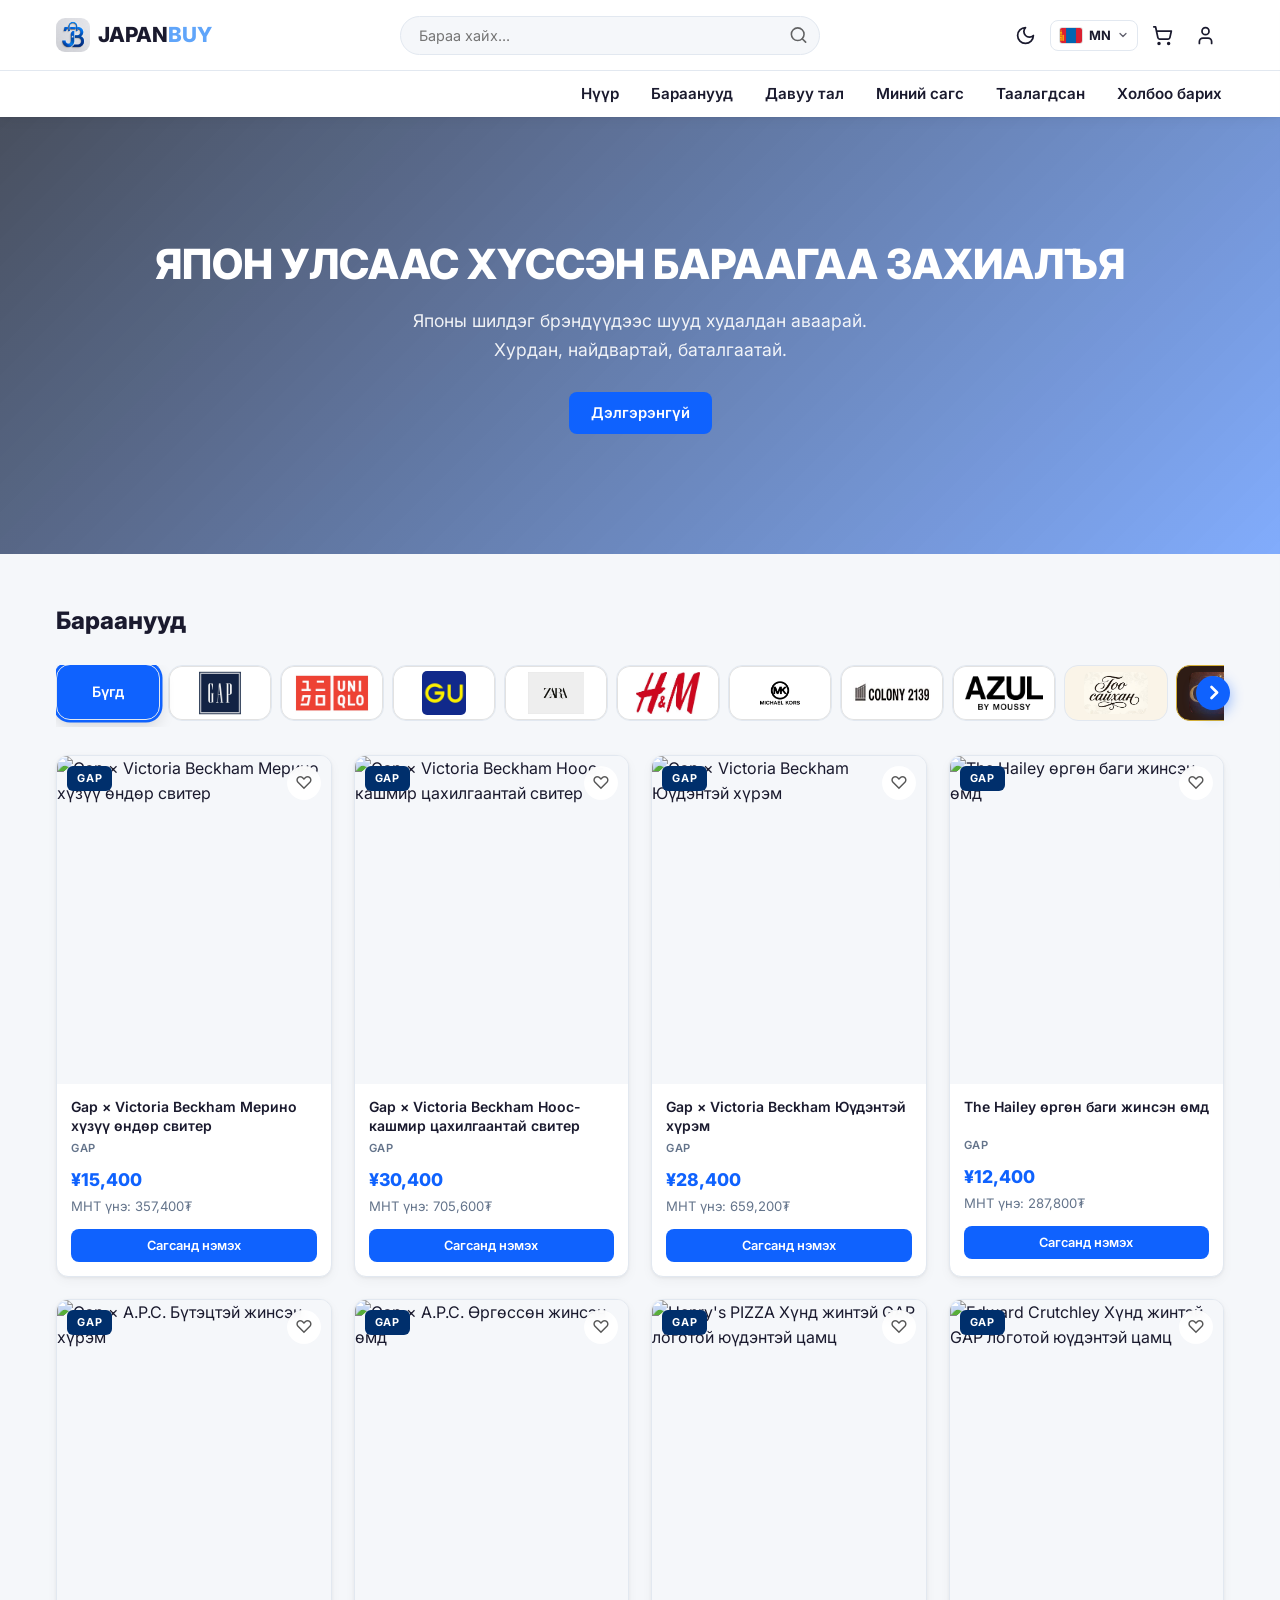
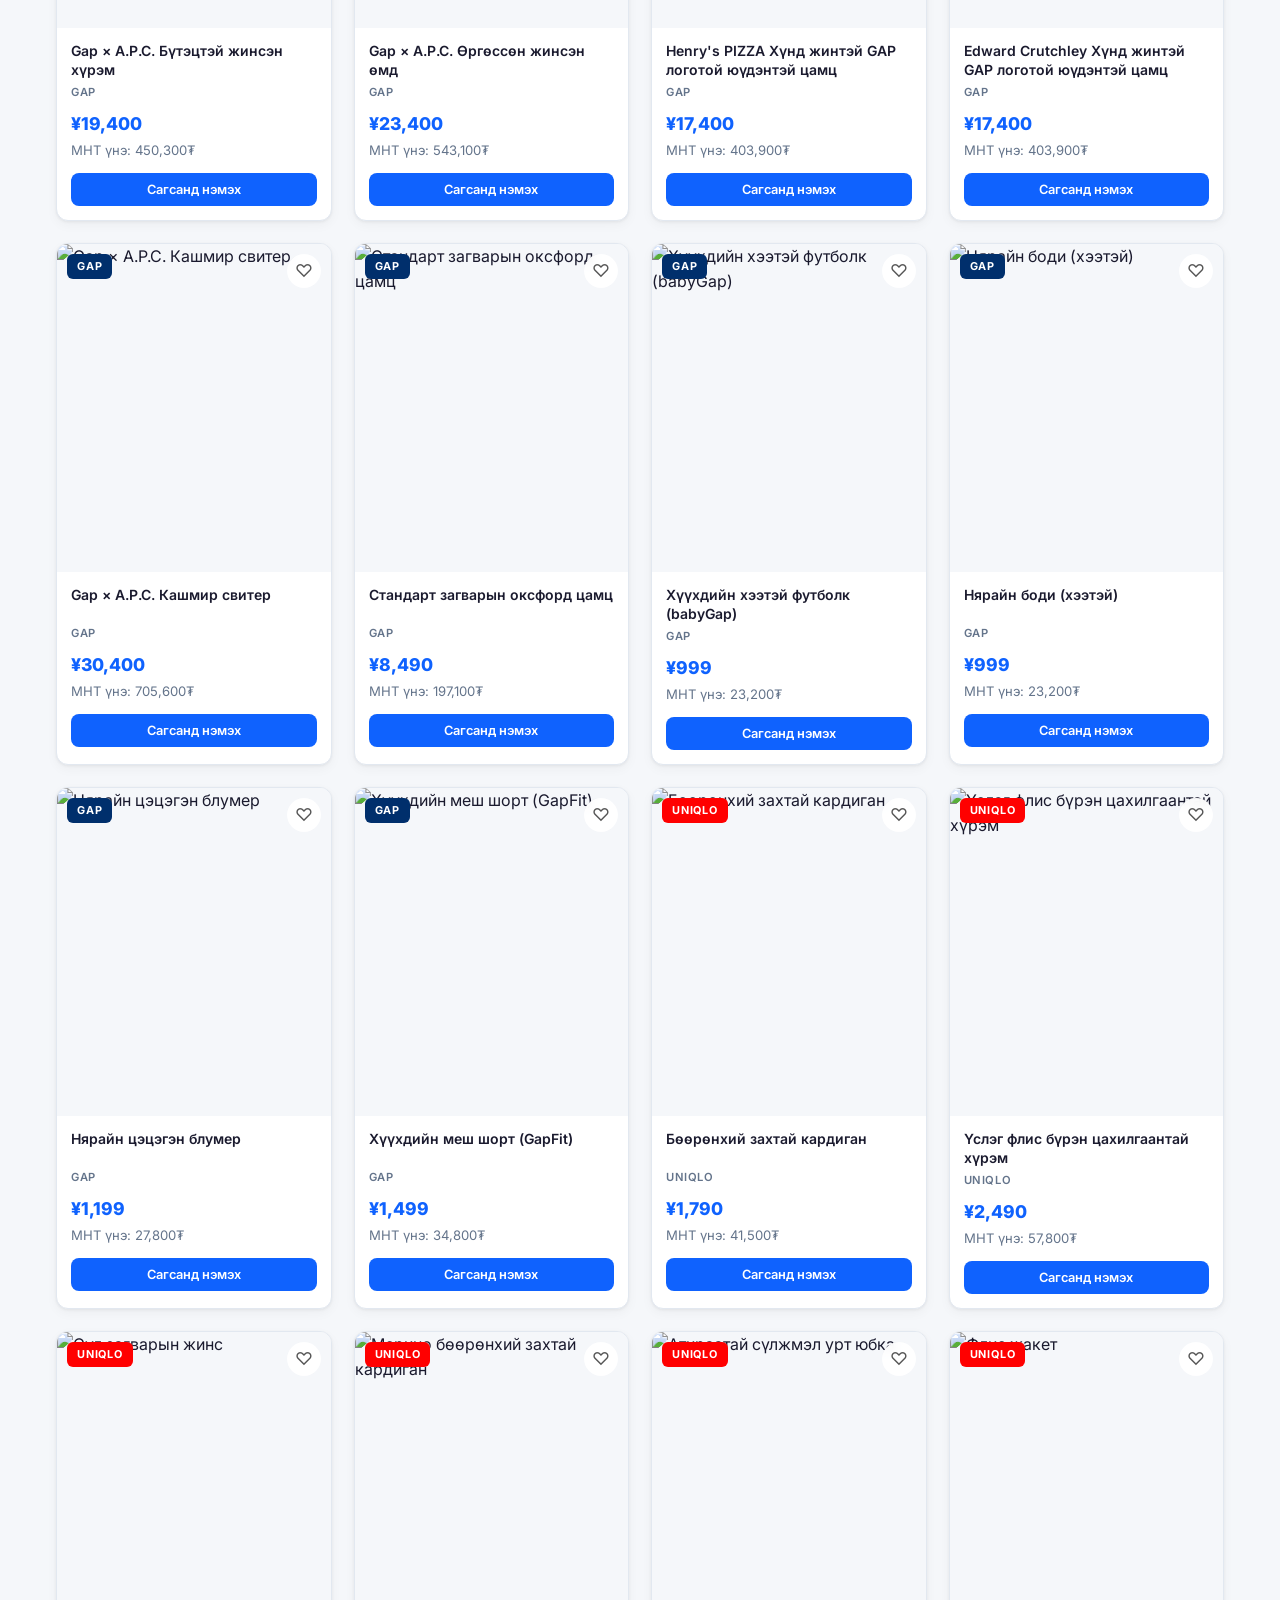
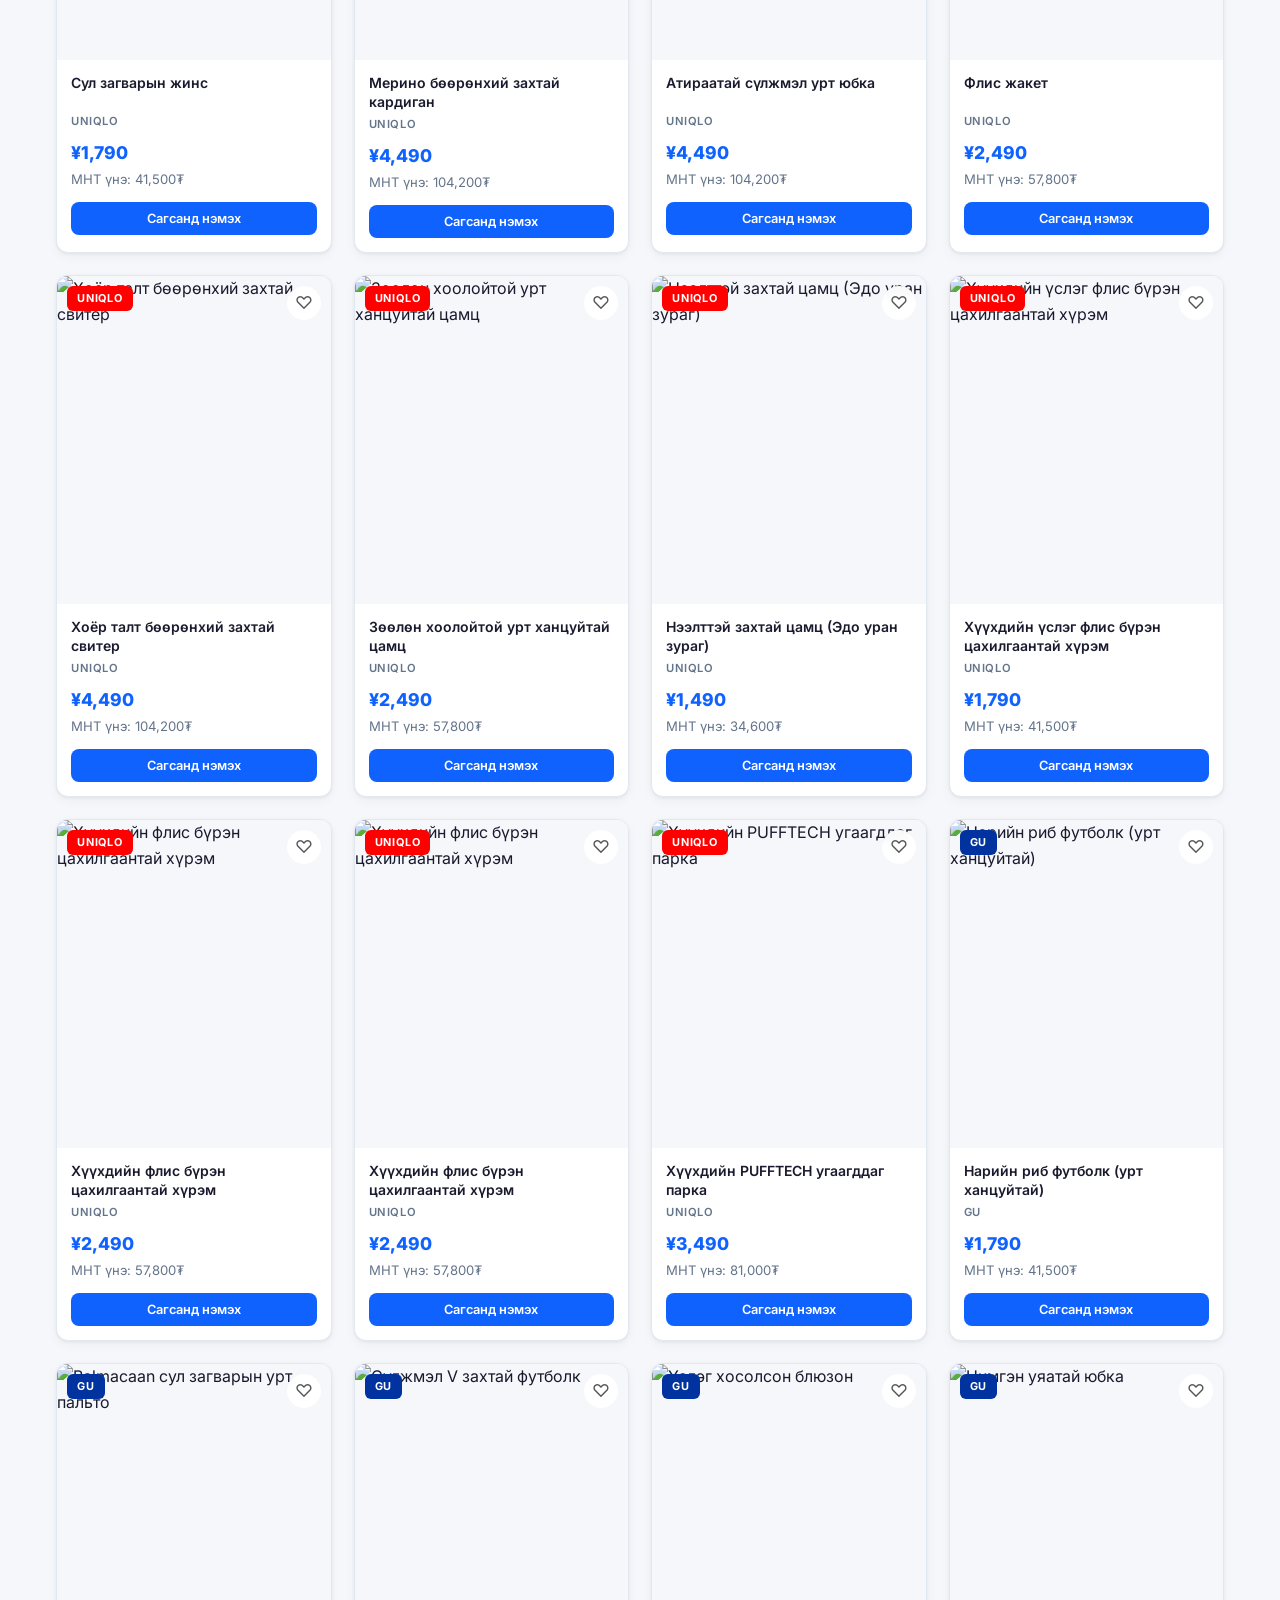
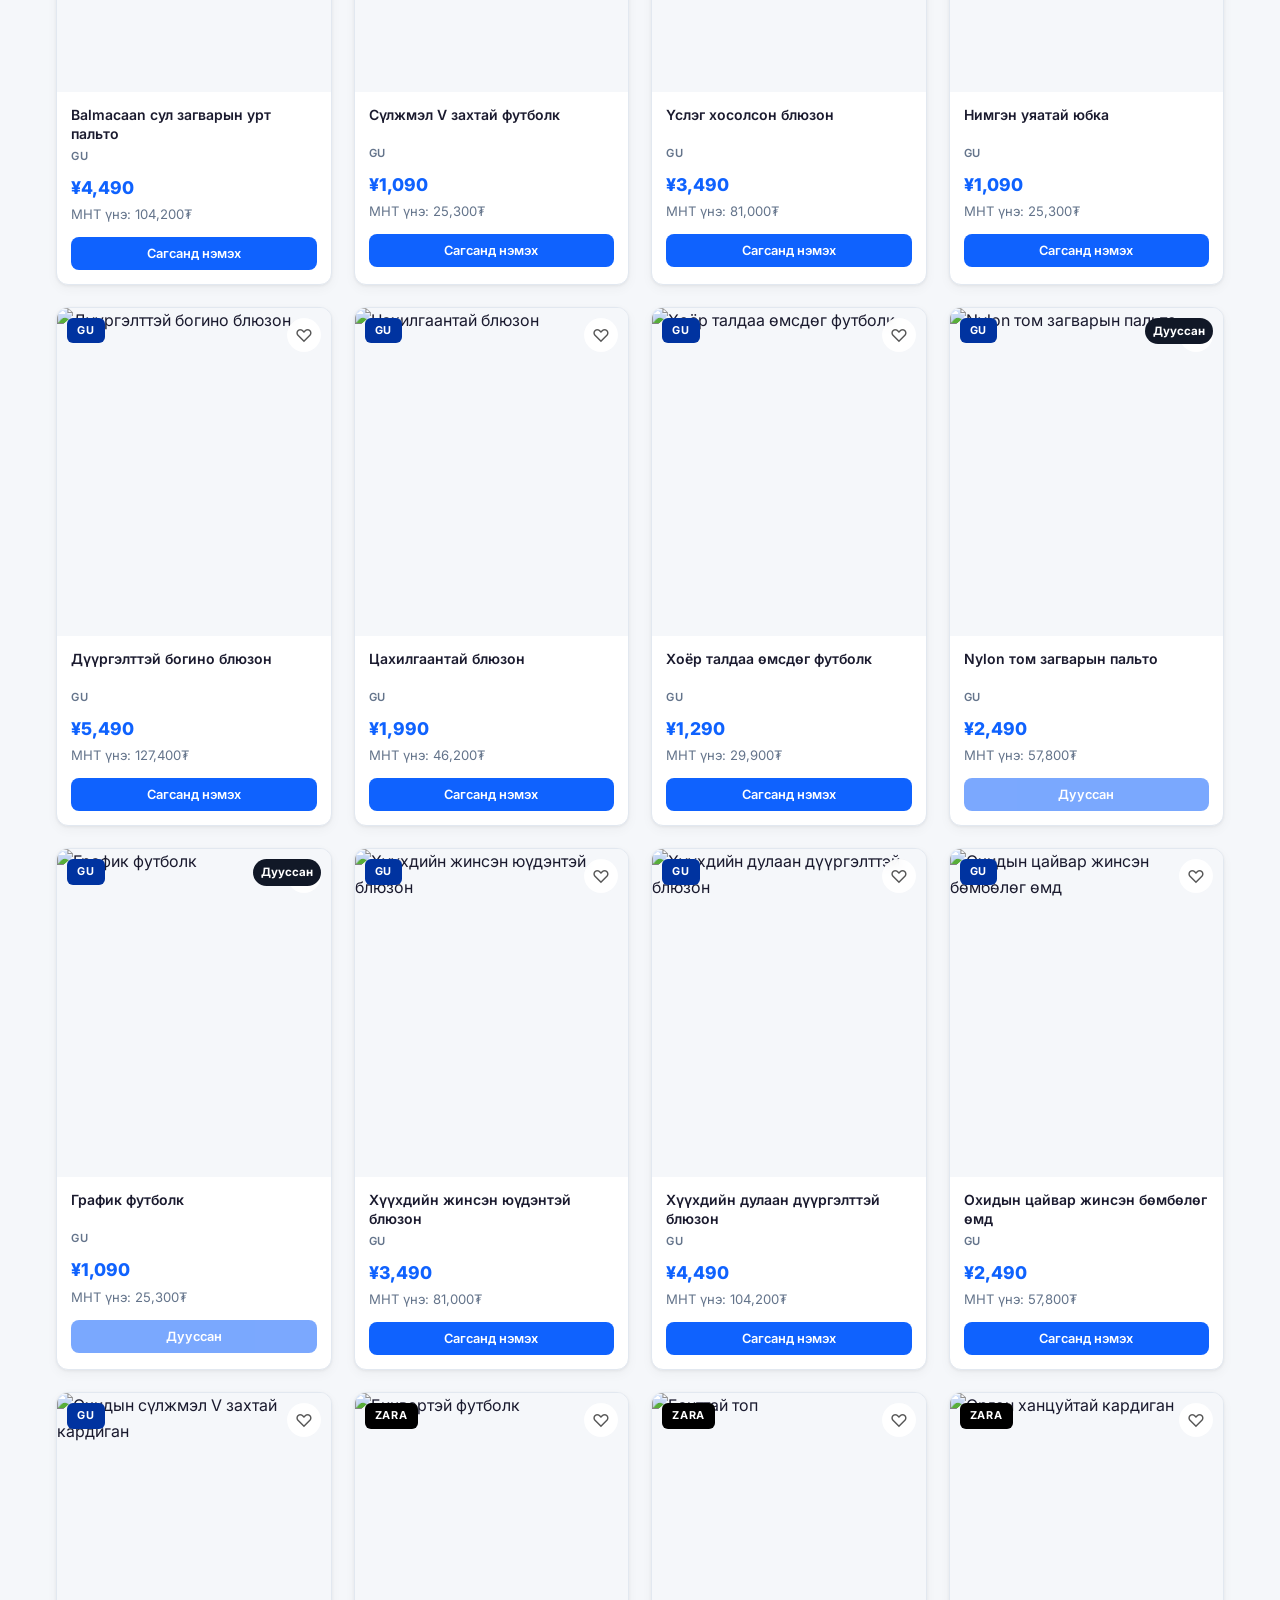
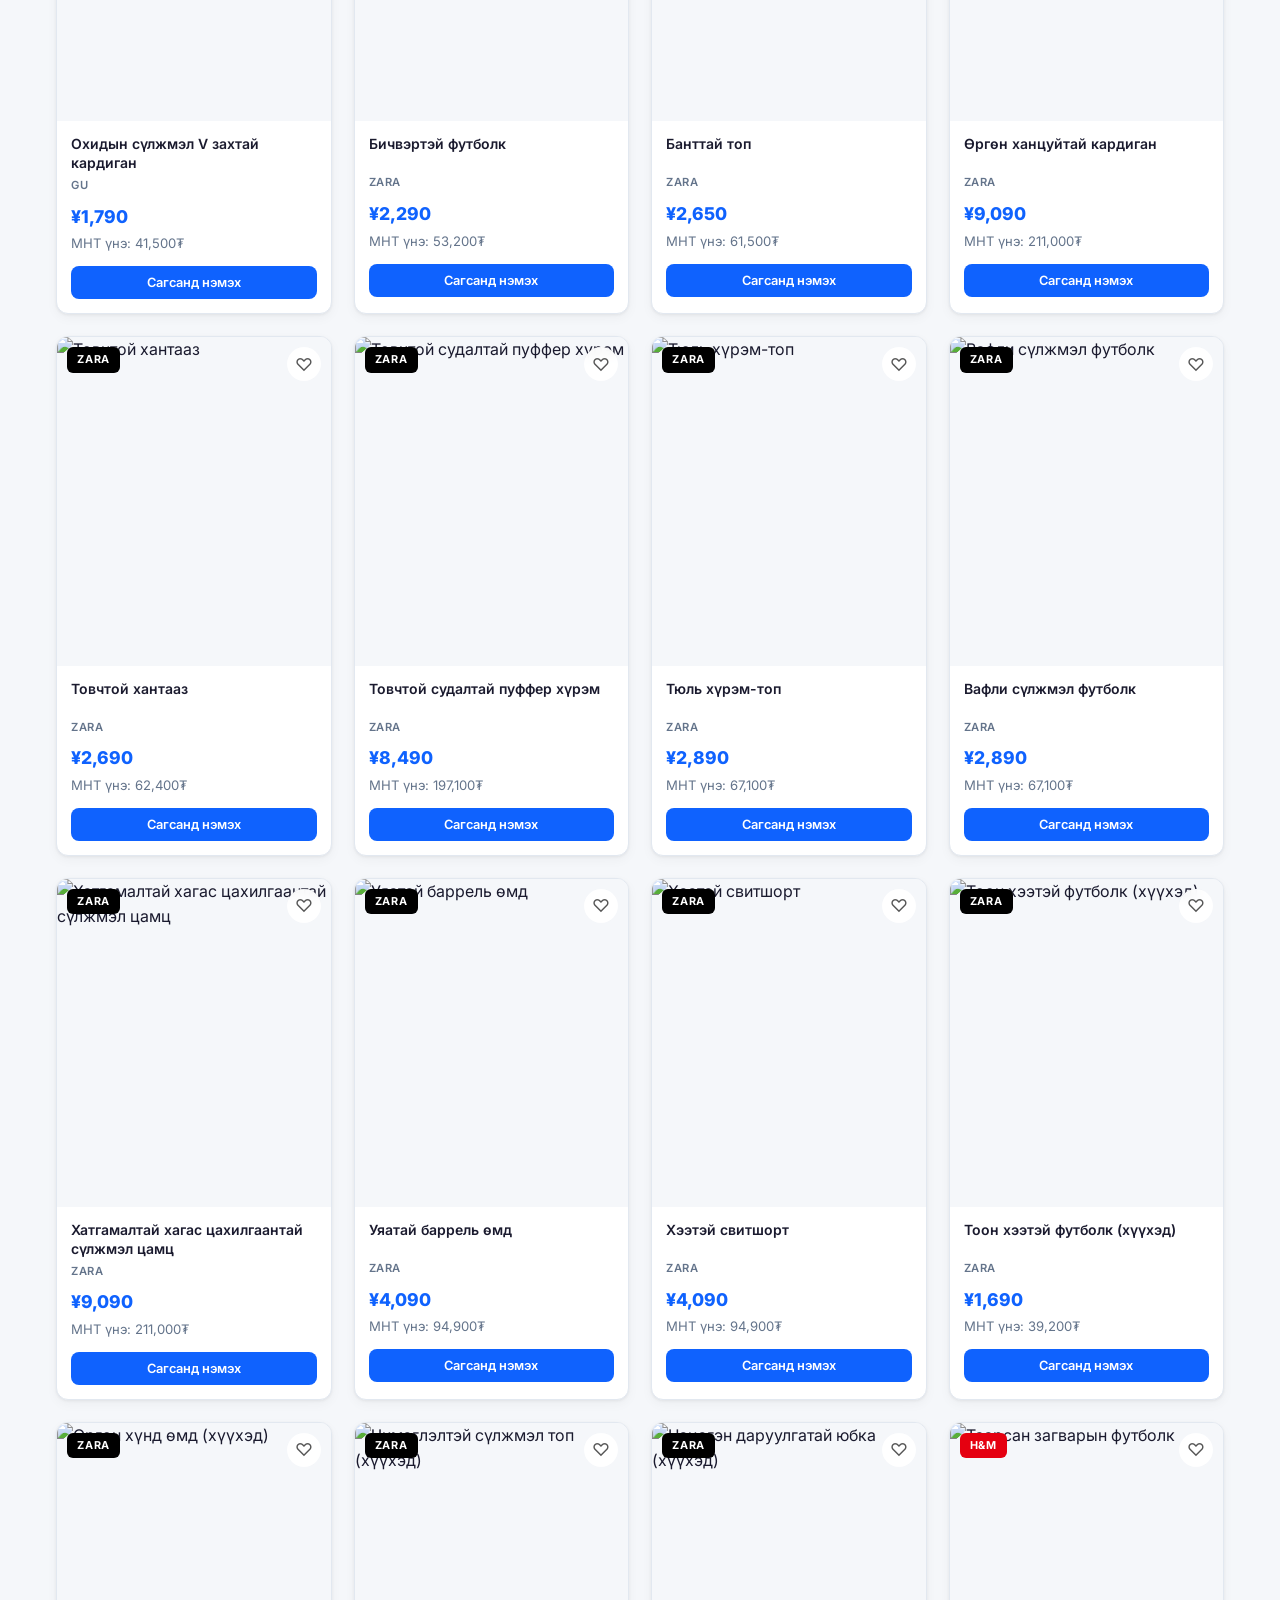
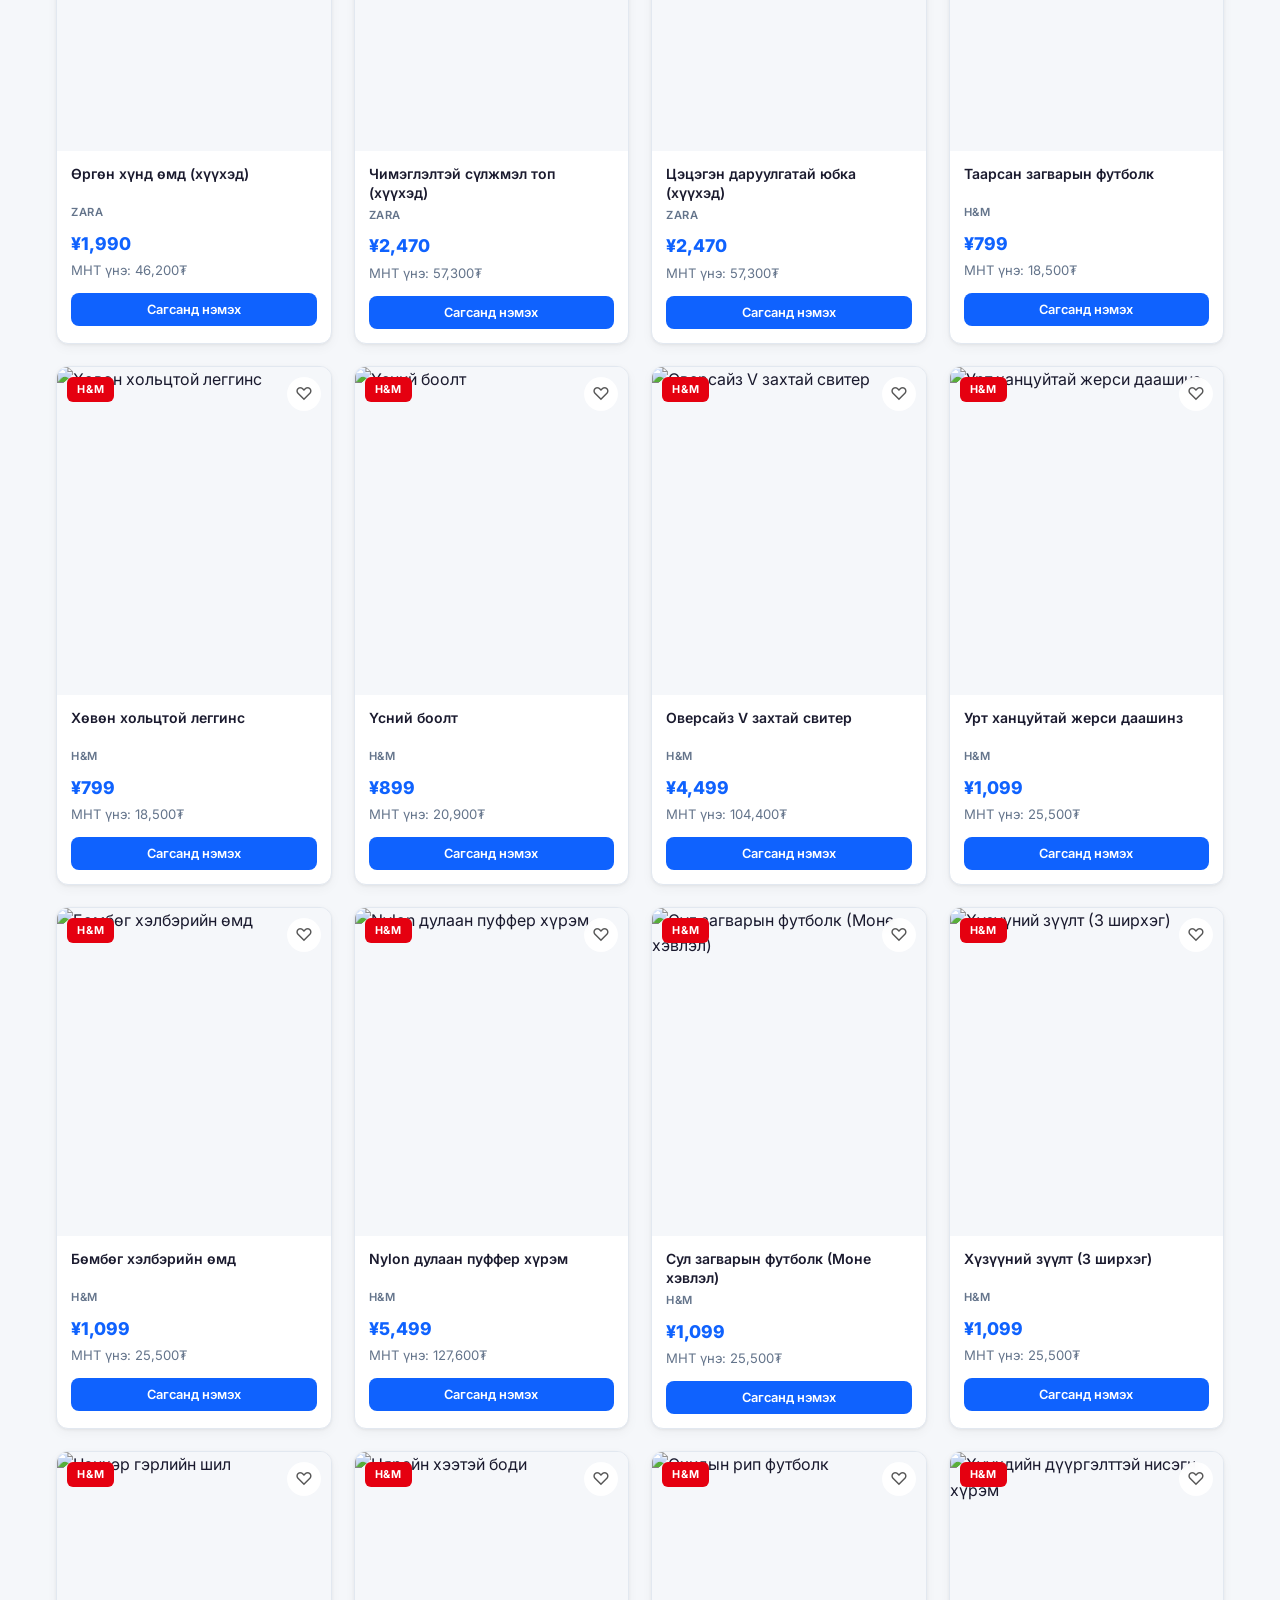
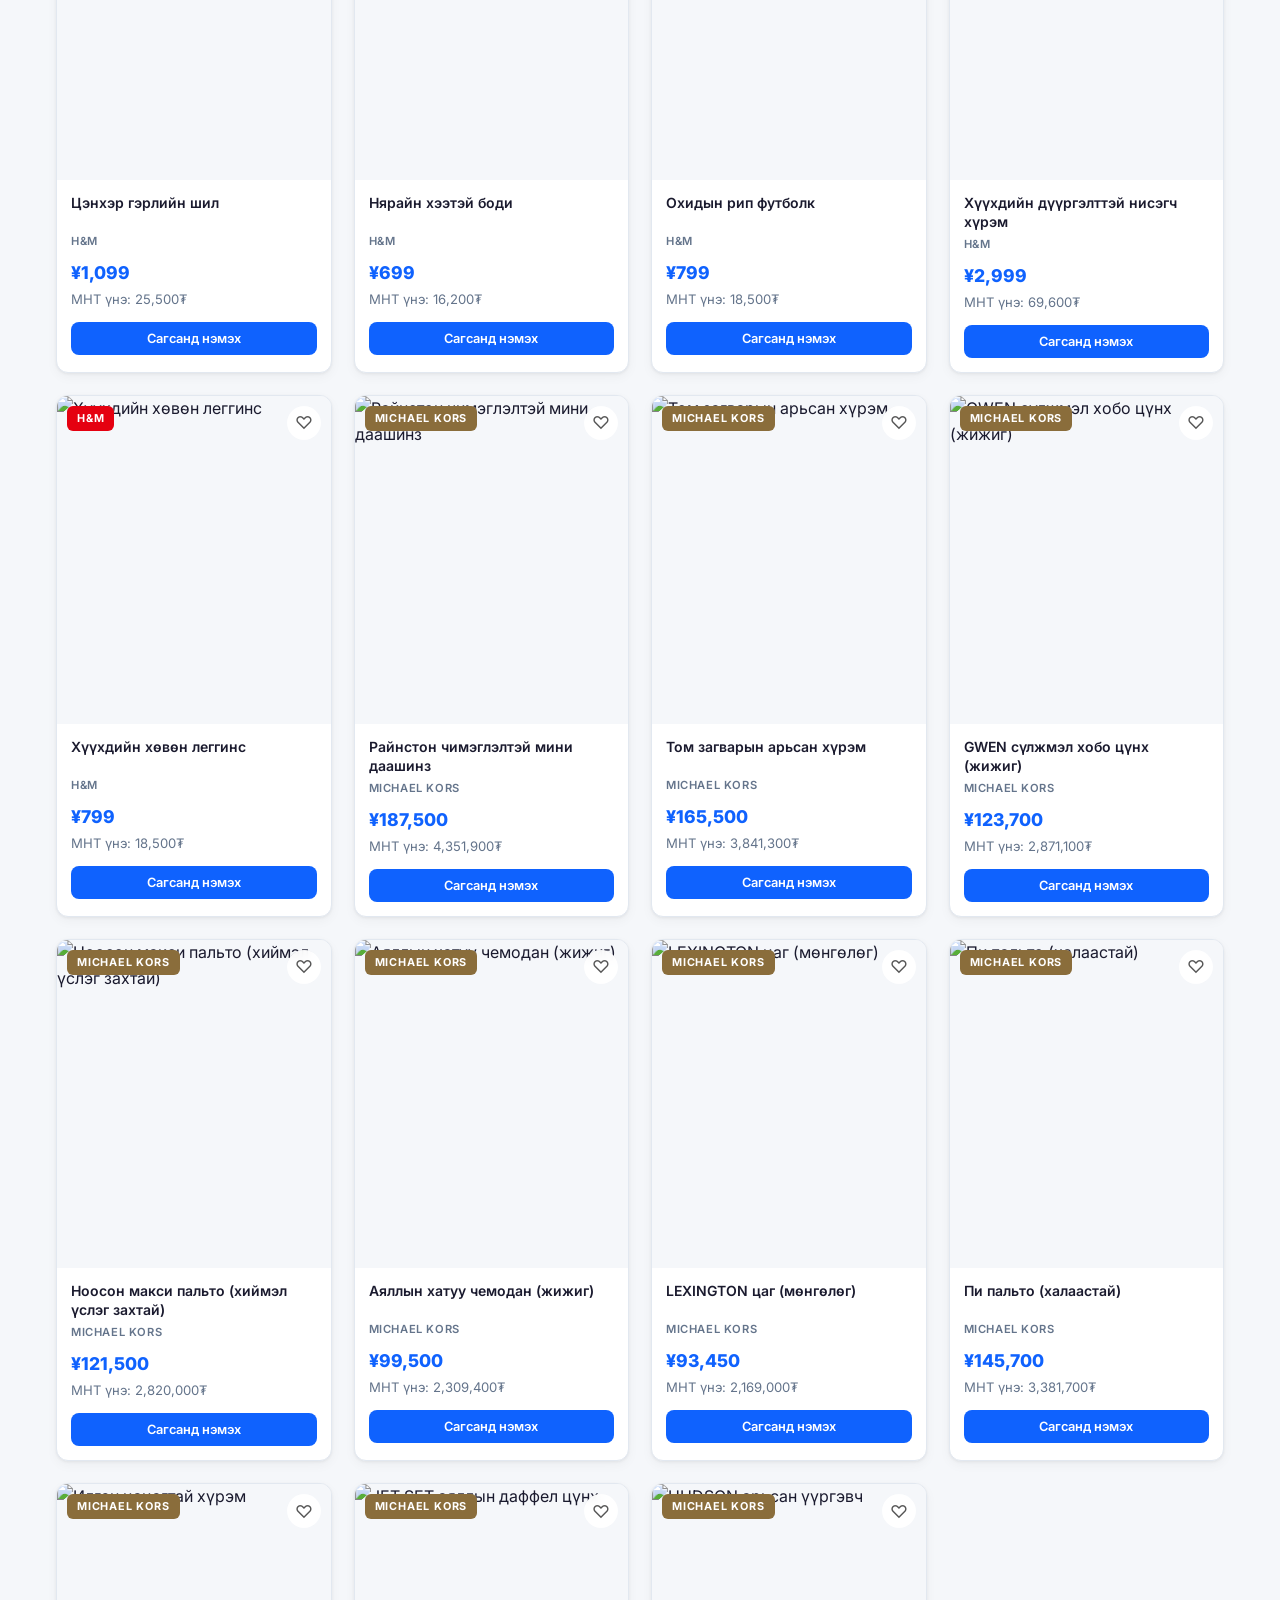
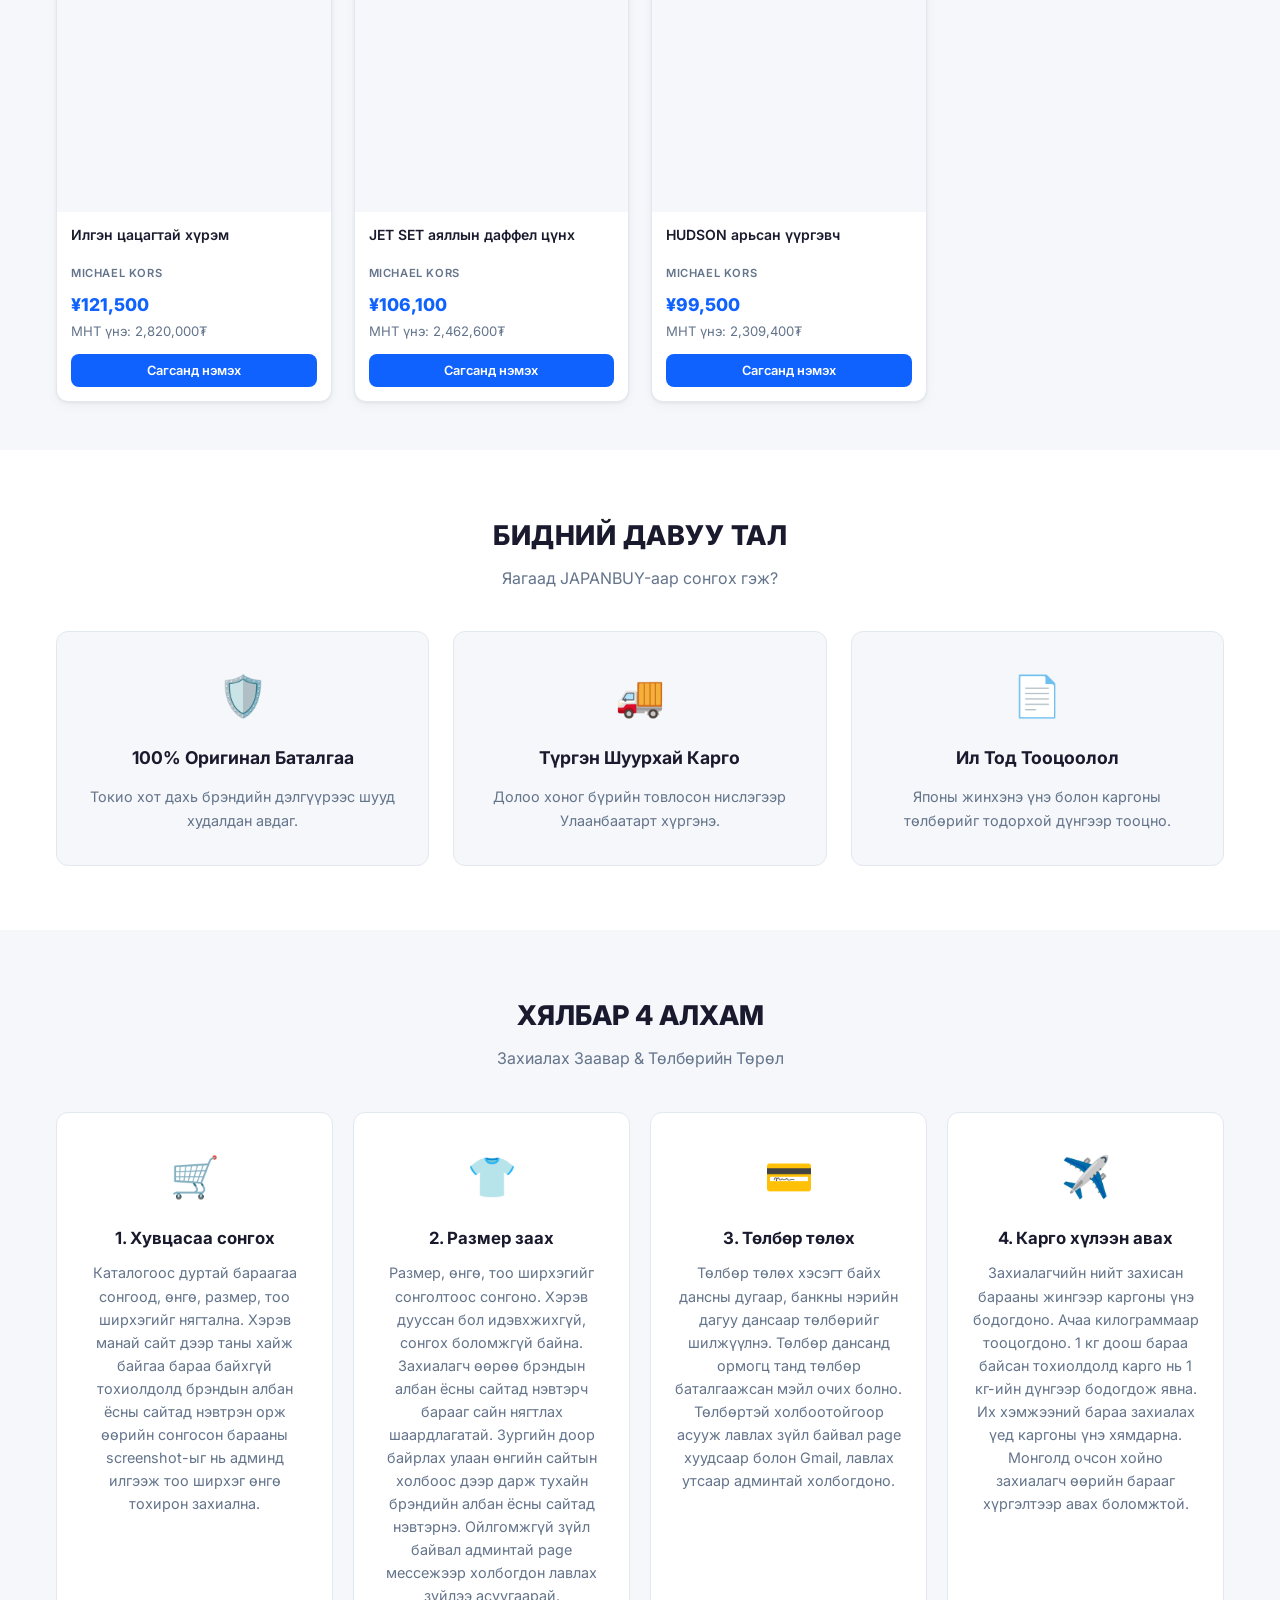
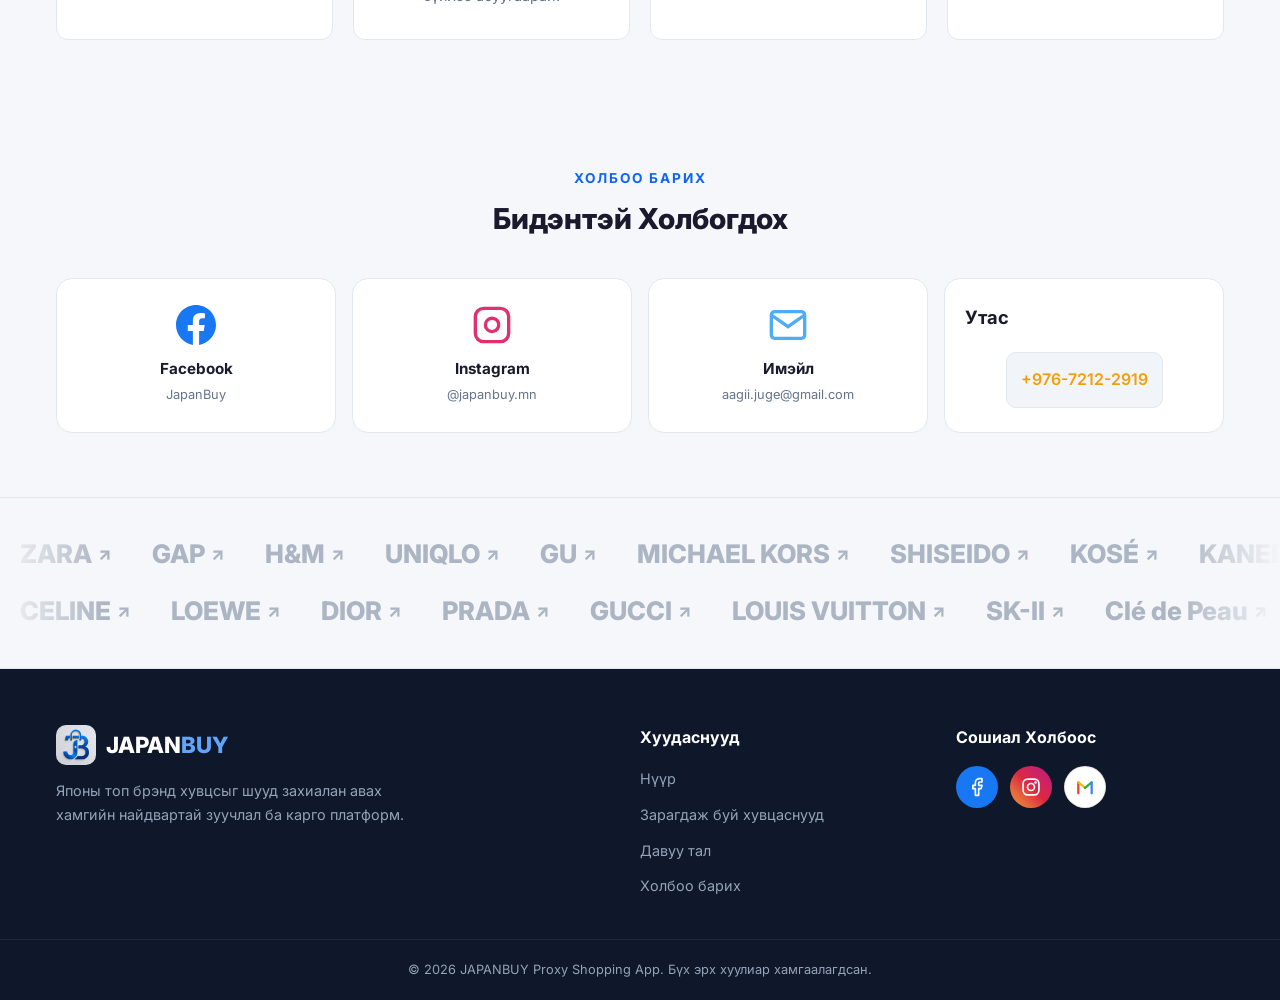
==== commit 8f6955c6: "Дууссан өнгө/размер шинэчлэл (2026-11-25): 69 шинээр дууссан, 71 эргэж нөөцөд орсон; script.js?v=202" ====
--- a/index.html
+++ b/index.html
@@ -1111,7 +1111,7 @@
 
     <script src="https://cdn.jsdelivr.net/npm/@emailjs/browser@4/dist/email.min.js"></script>
     <script src="https://cdn.jsdelivr.net/npm/@supabase/supabase-js@2"></script>
-    <script src="script.js?v=20261027ex"></script>
+    <script src="script.js?v=20261027ey"></script>
     <script>
         if ('serviceWorker' in navigator) {
             window.addEventListener('load', () => {
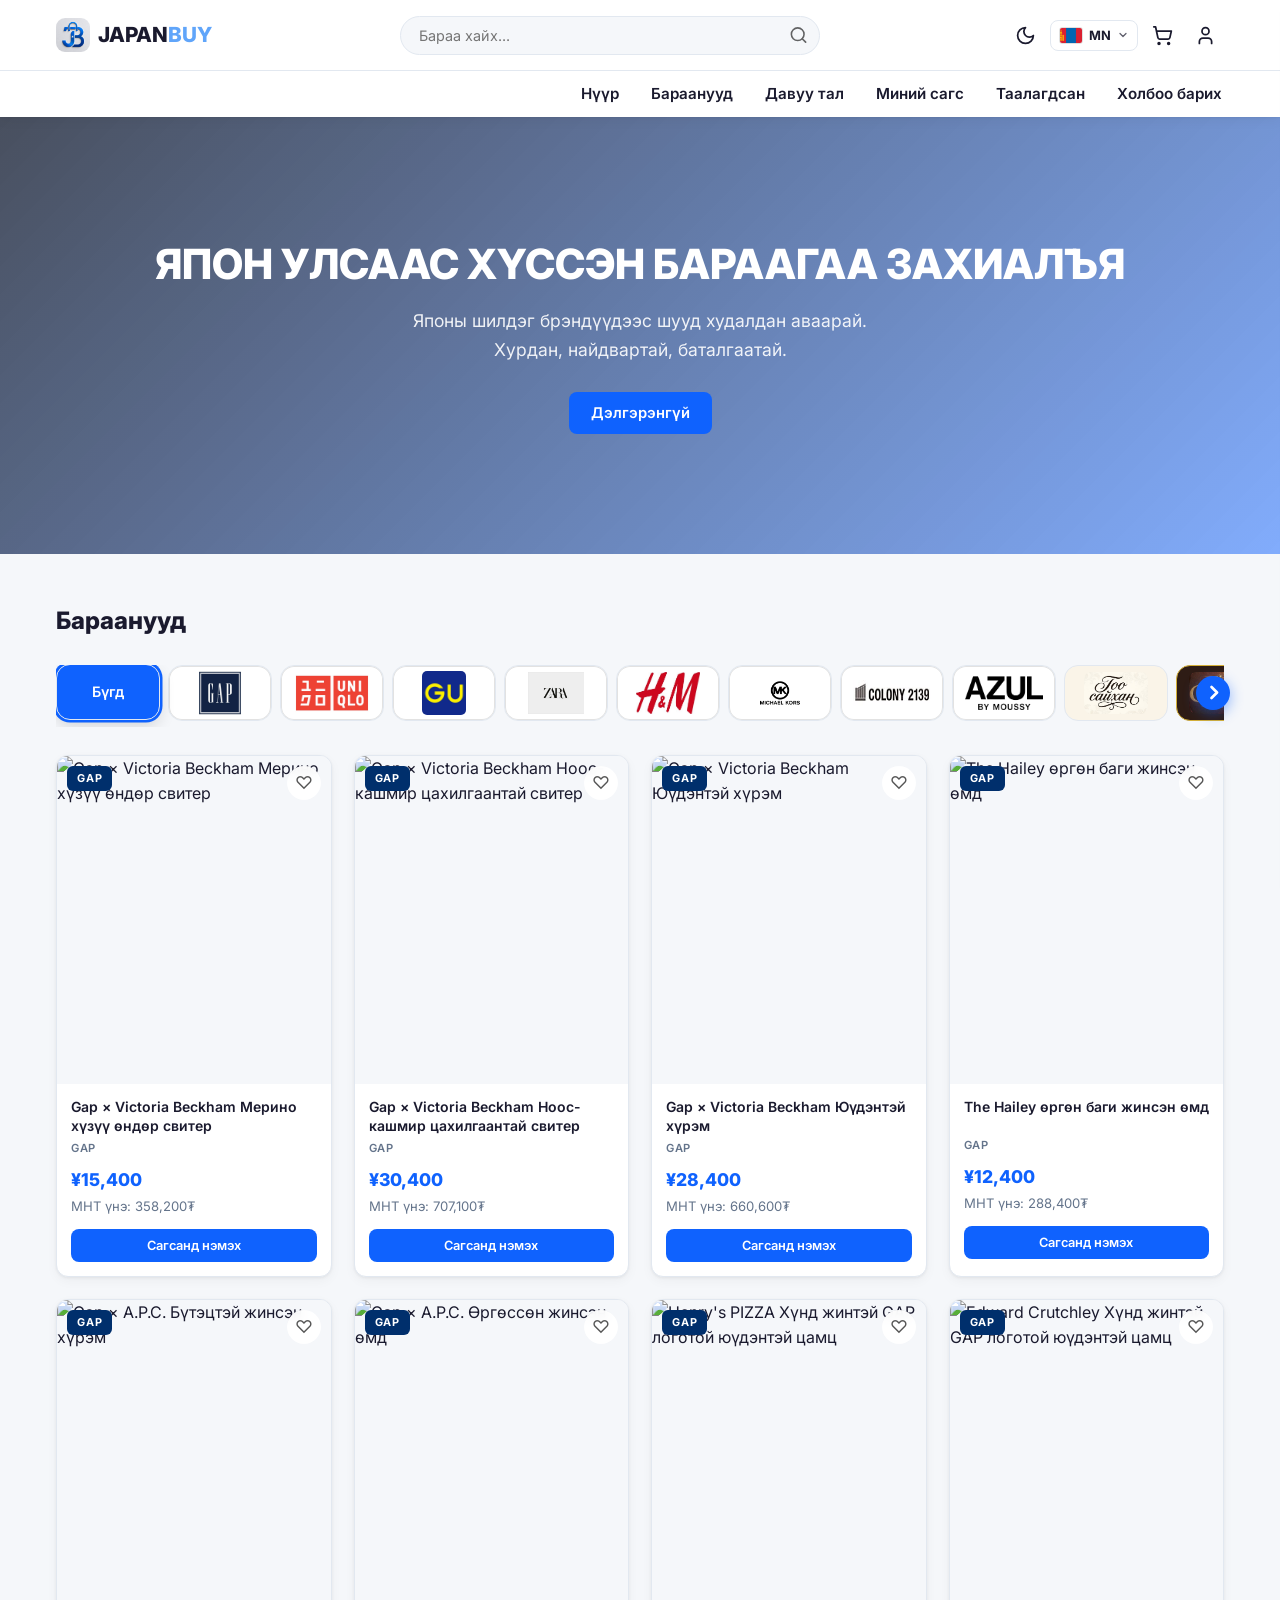
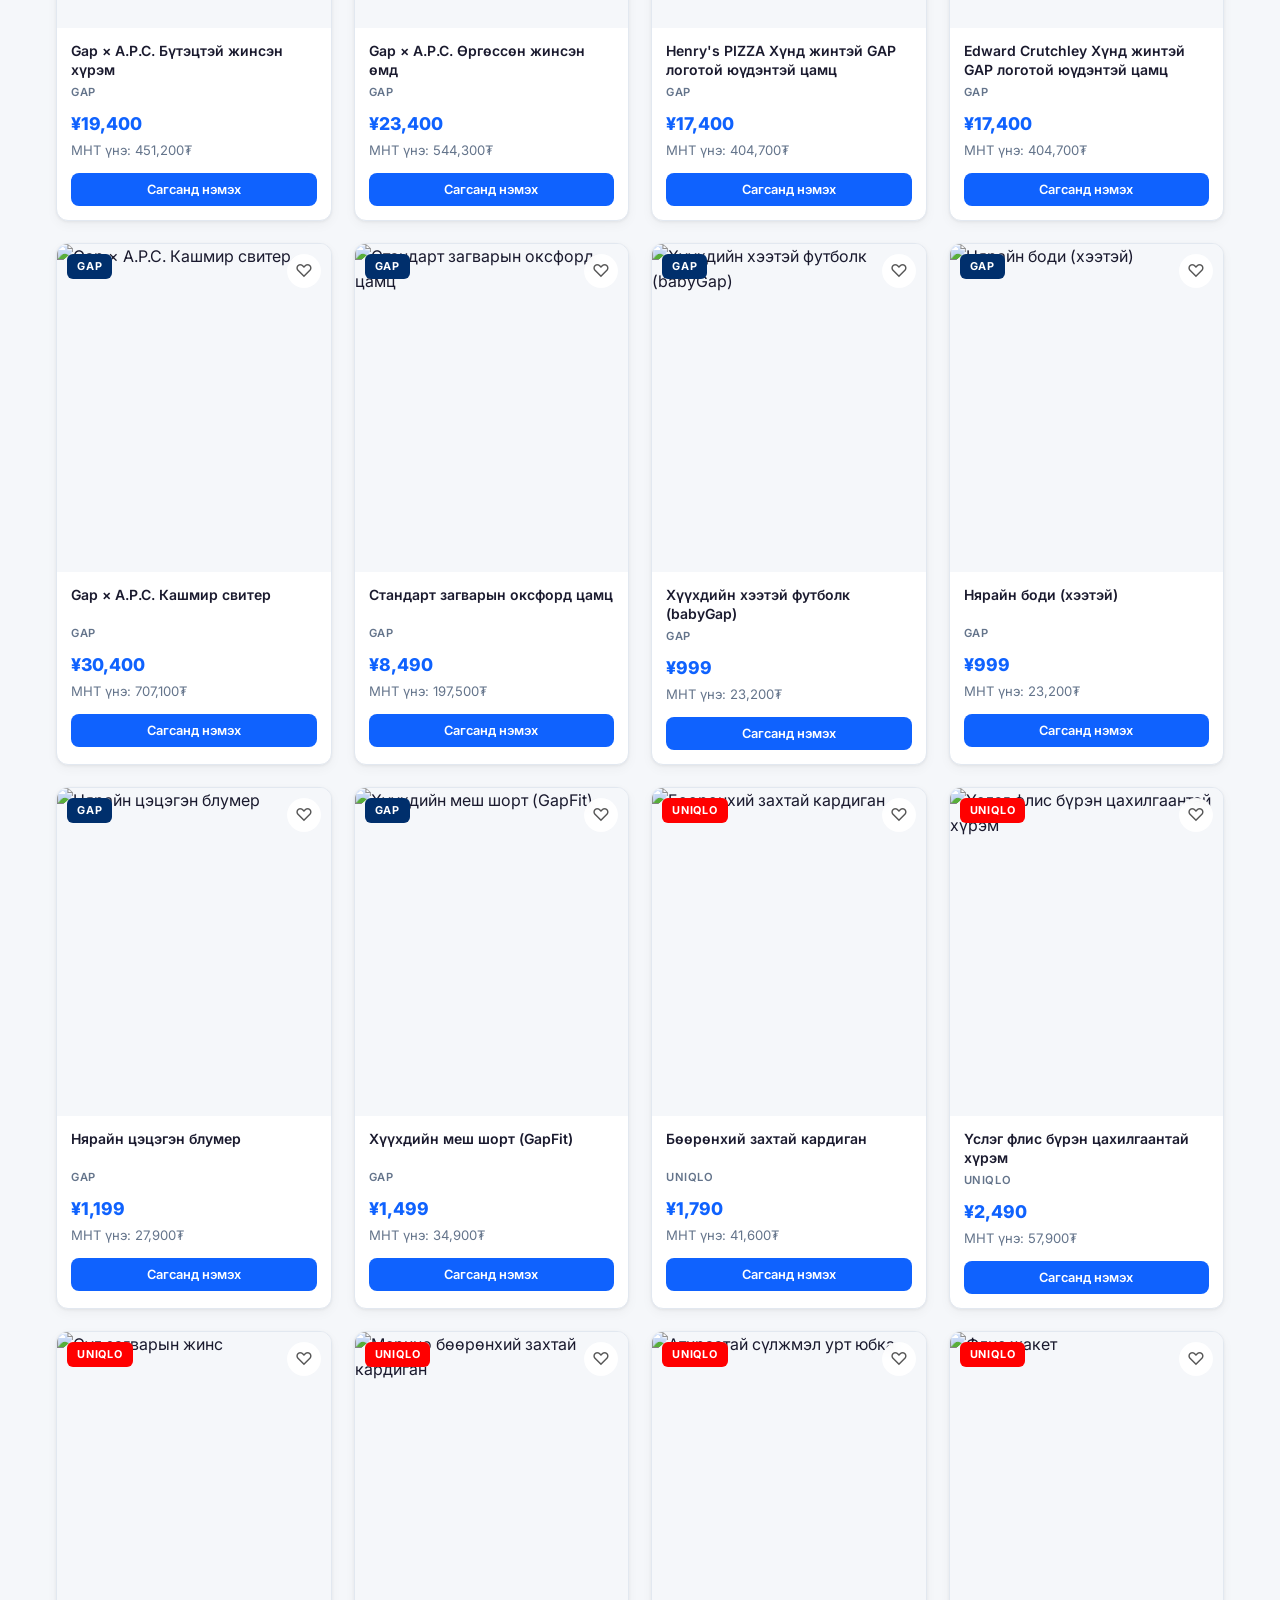
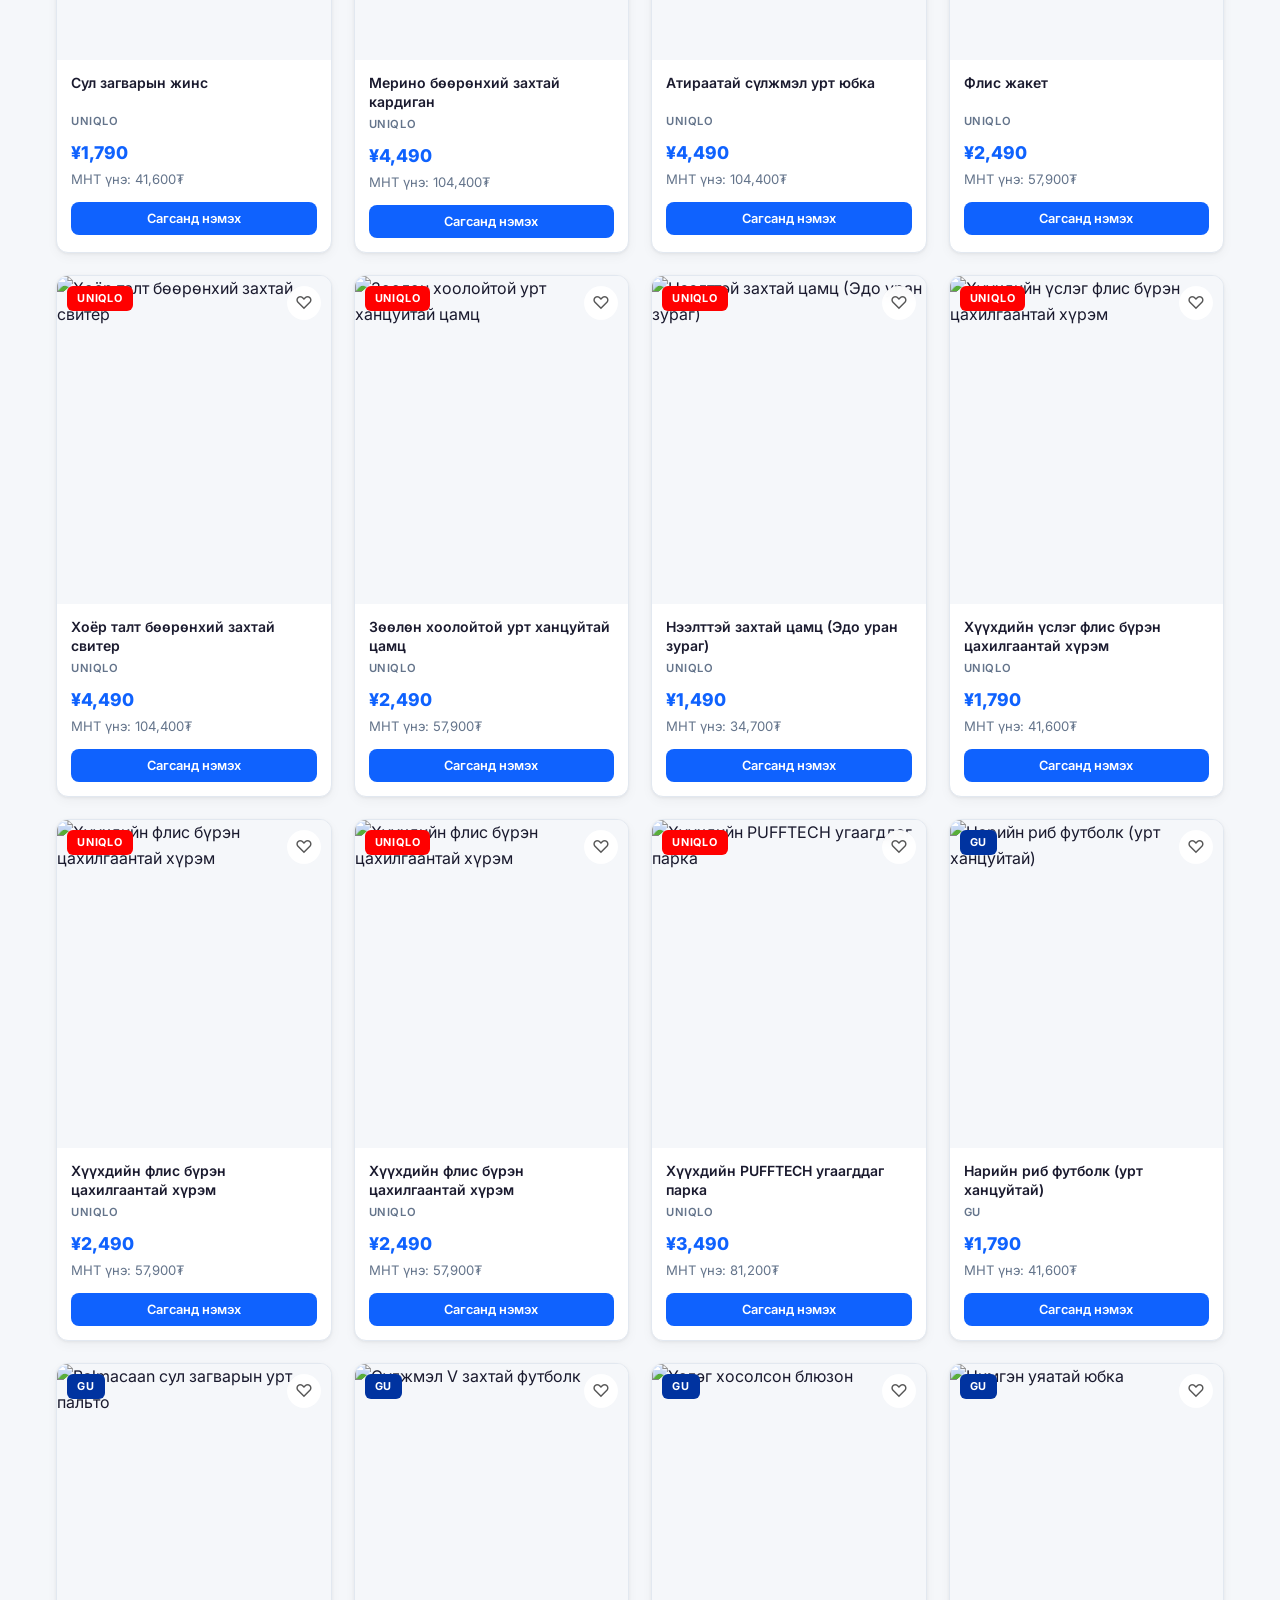
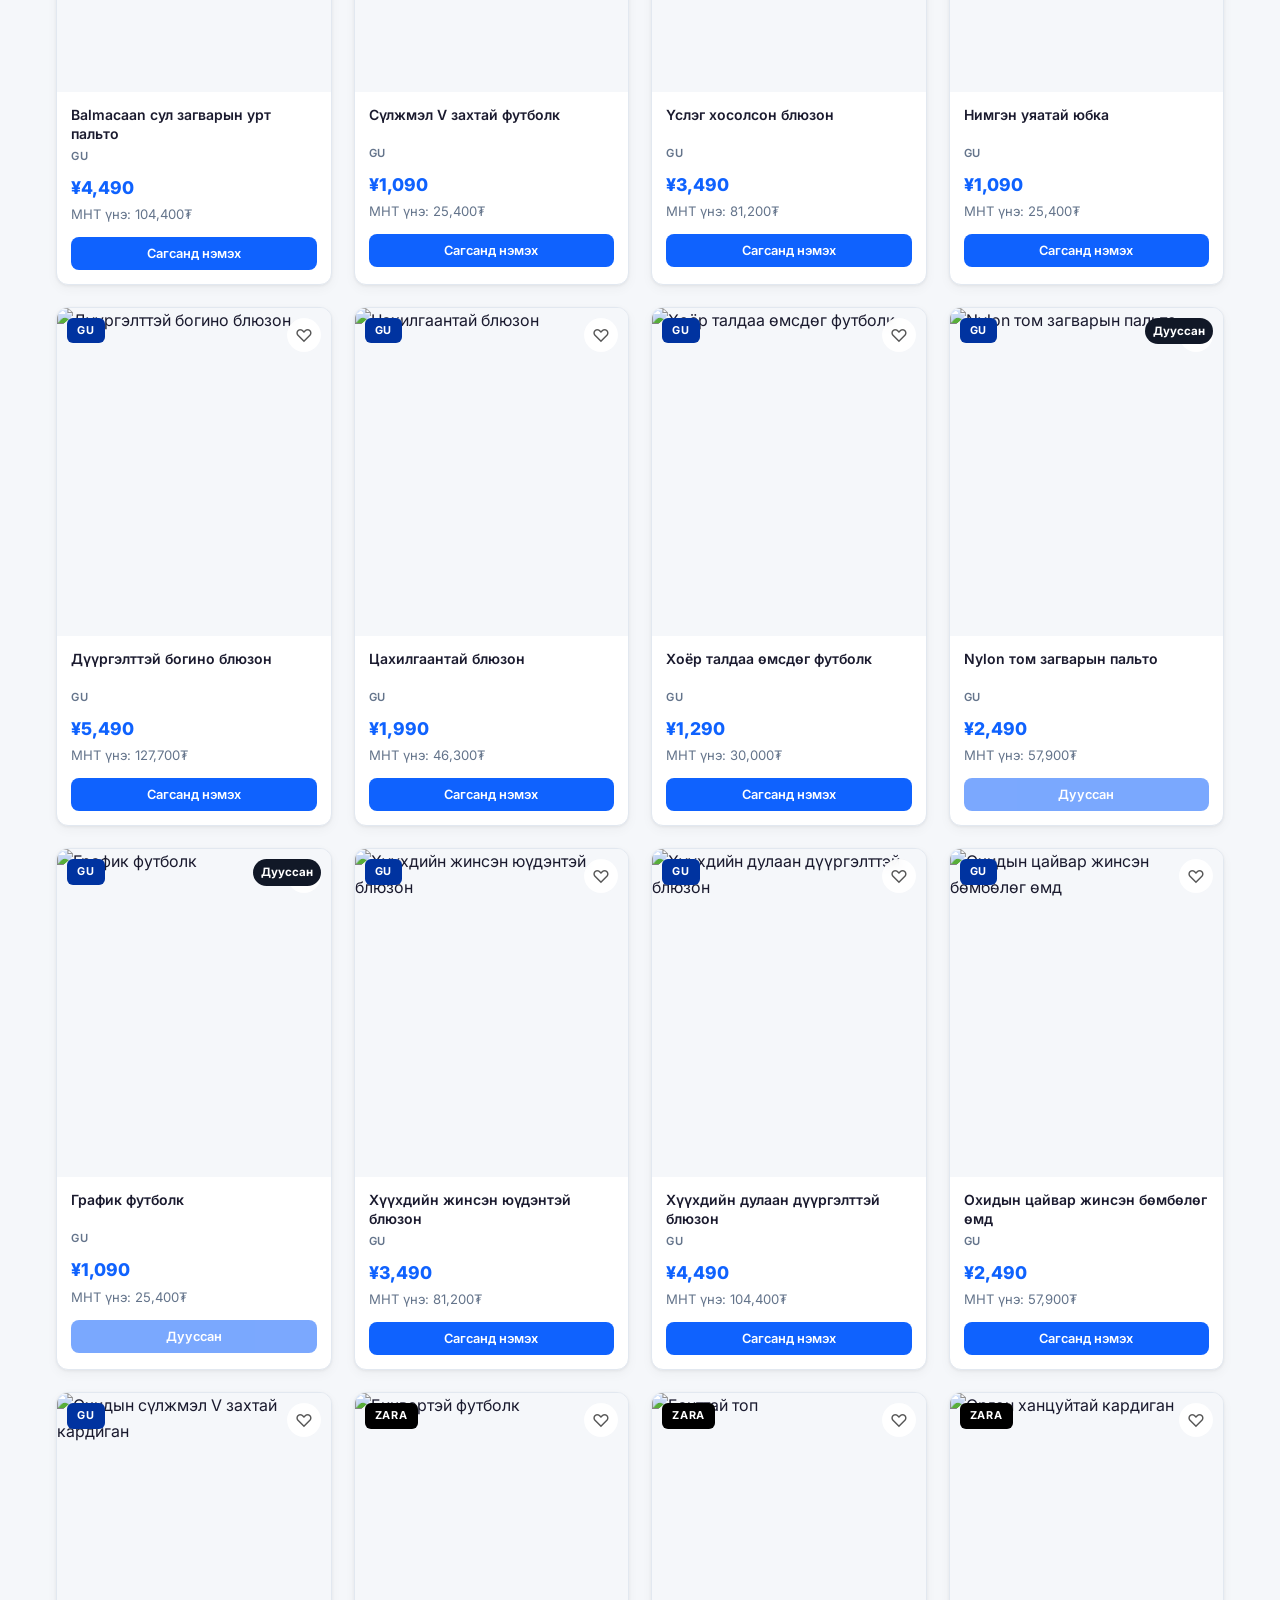
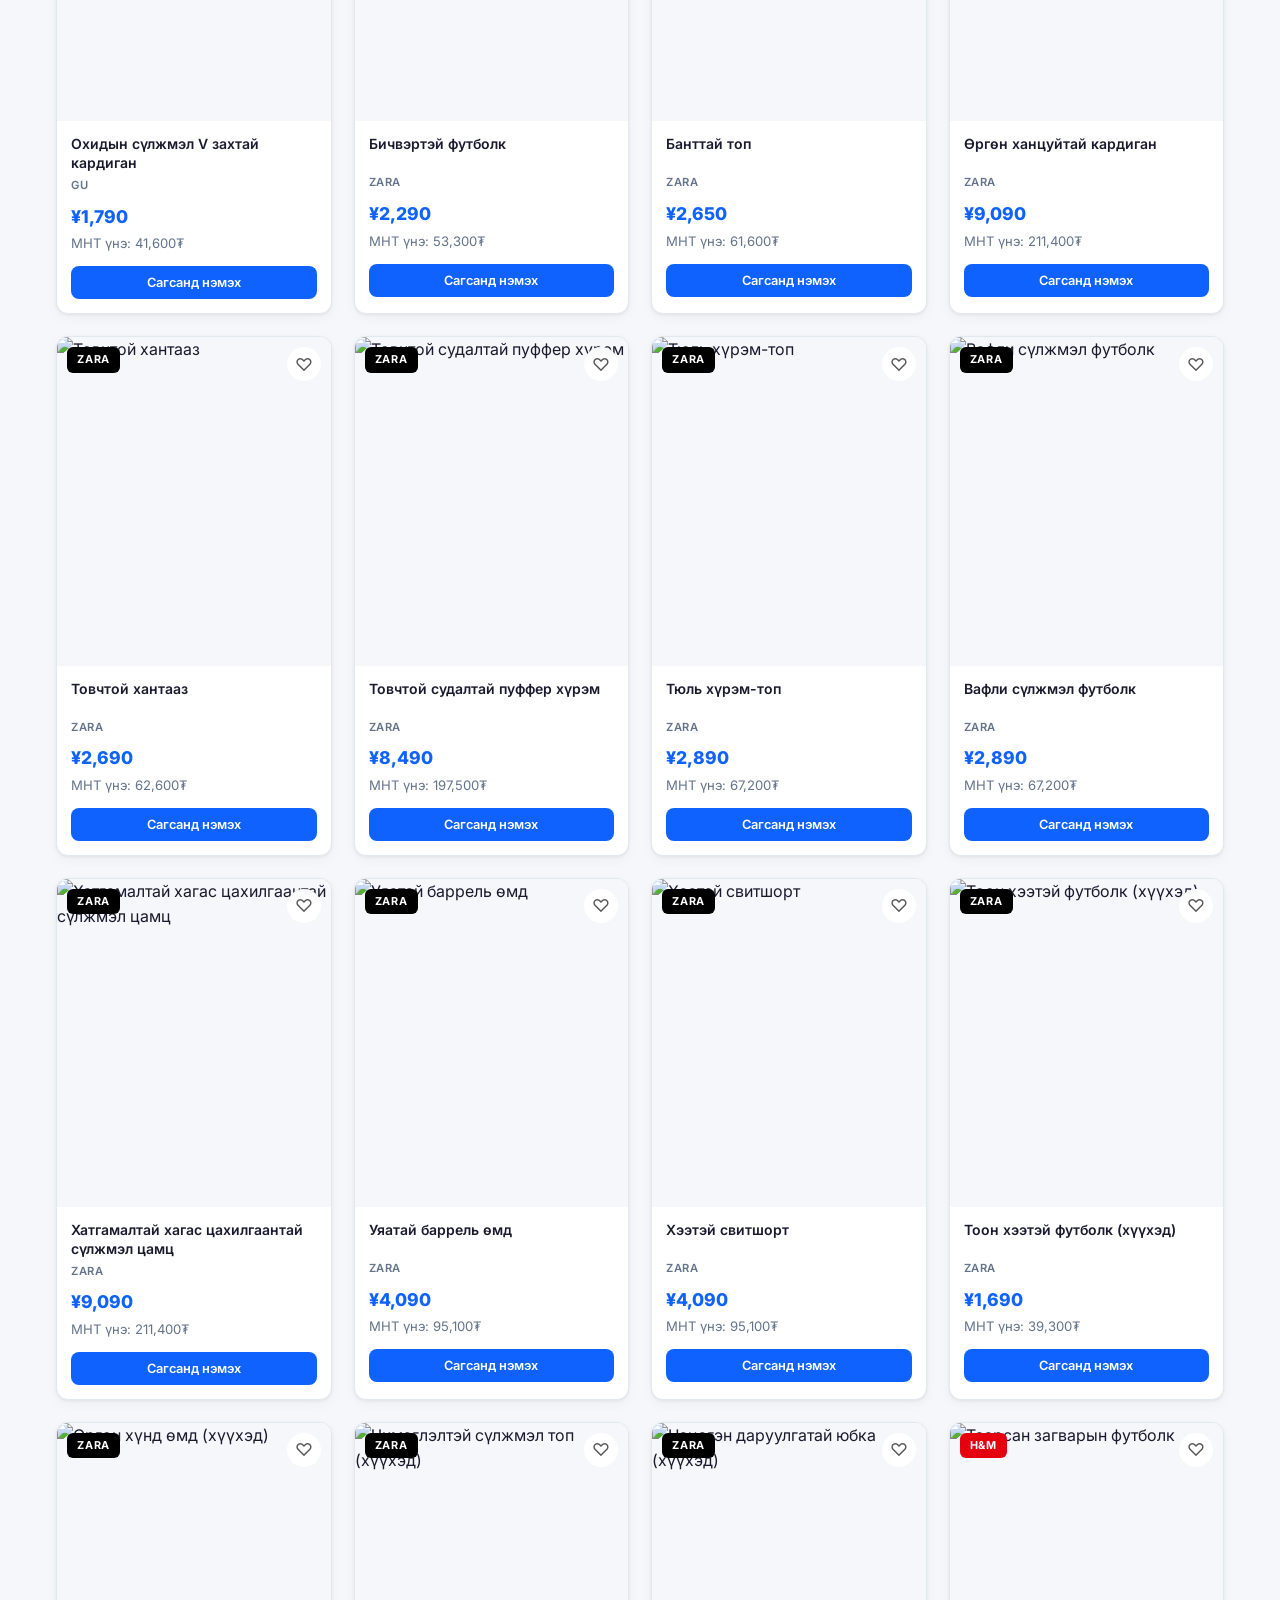
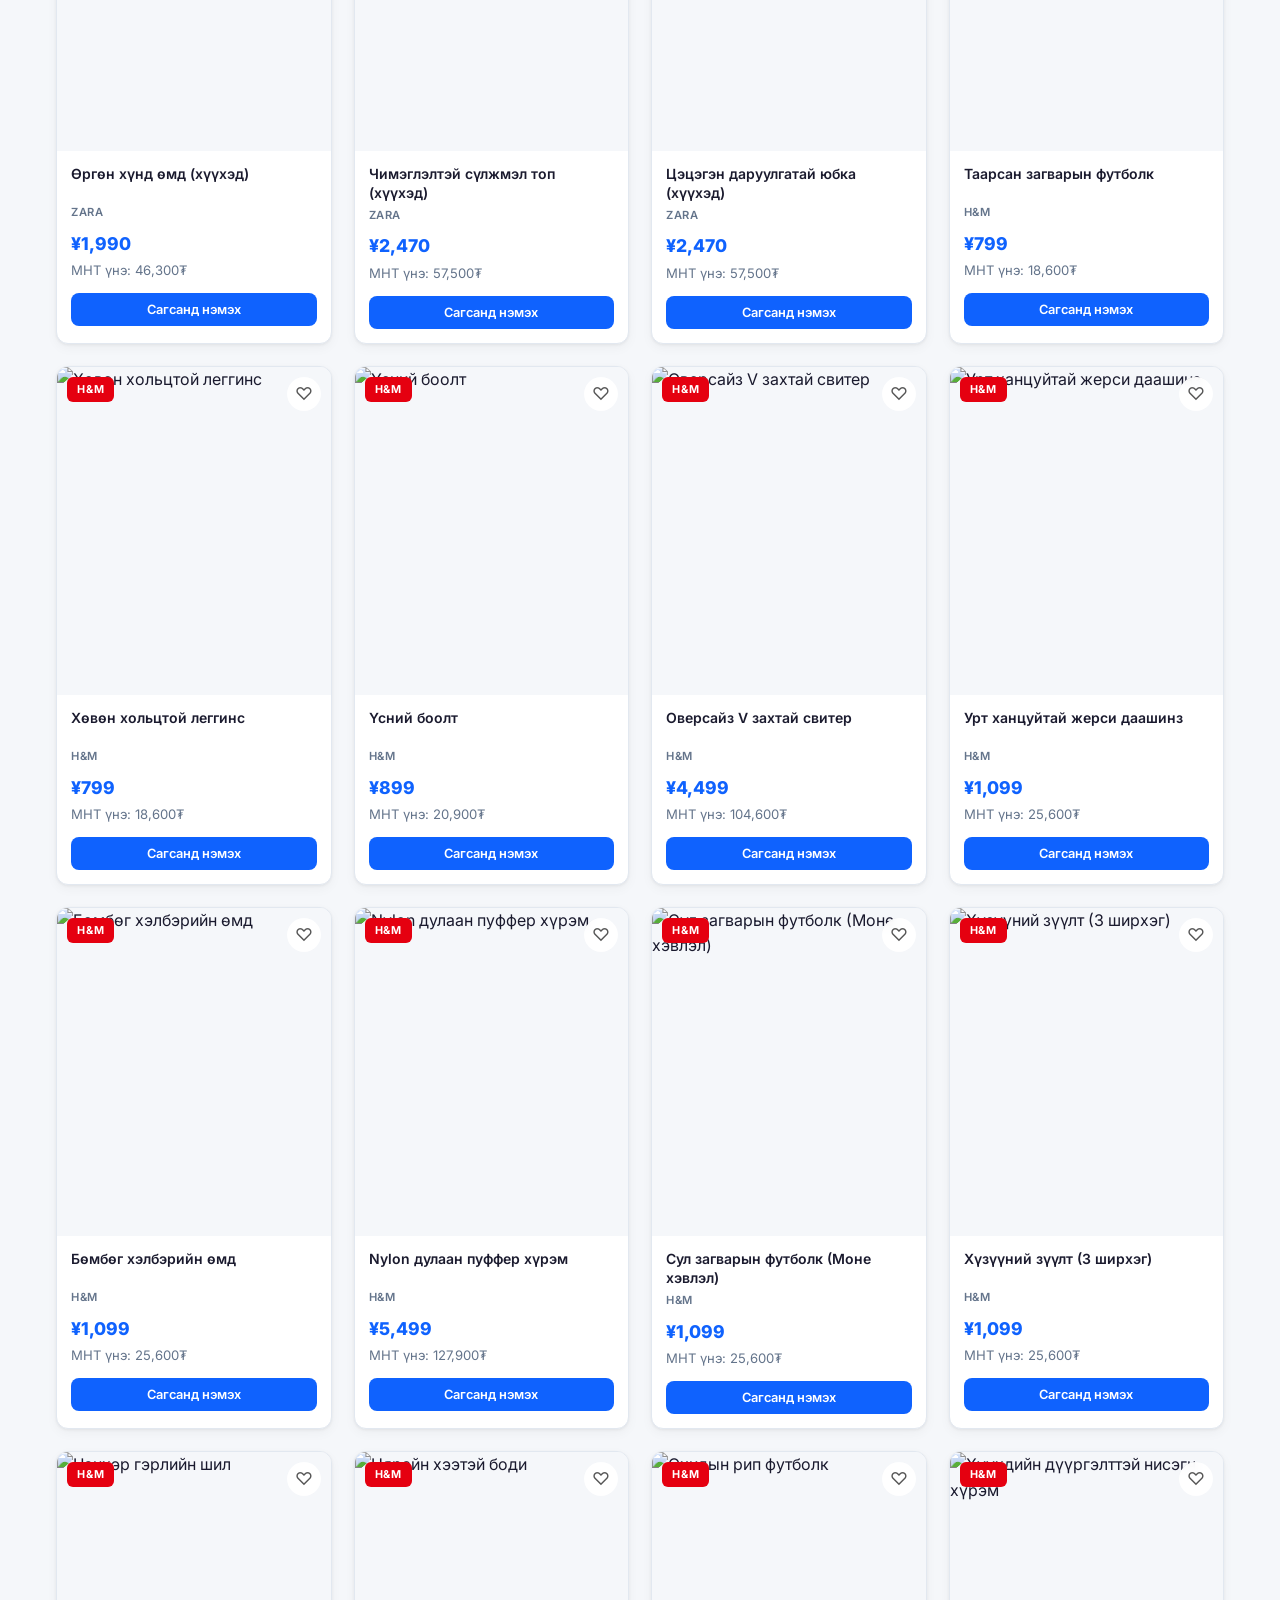
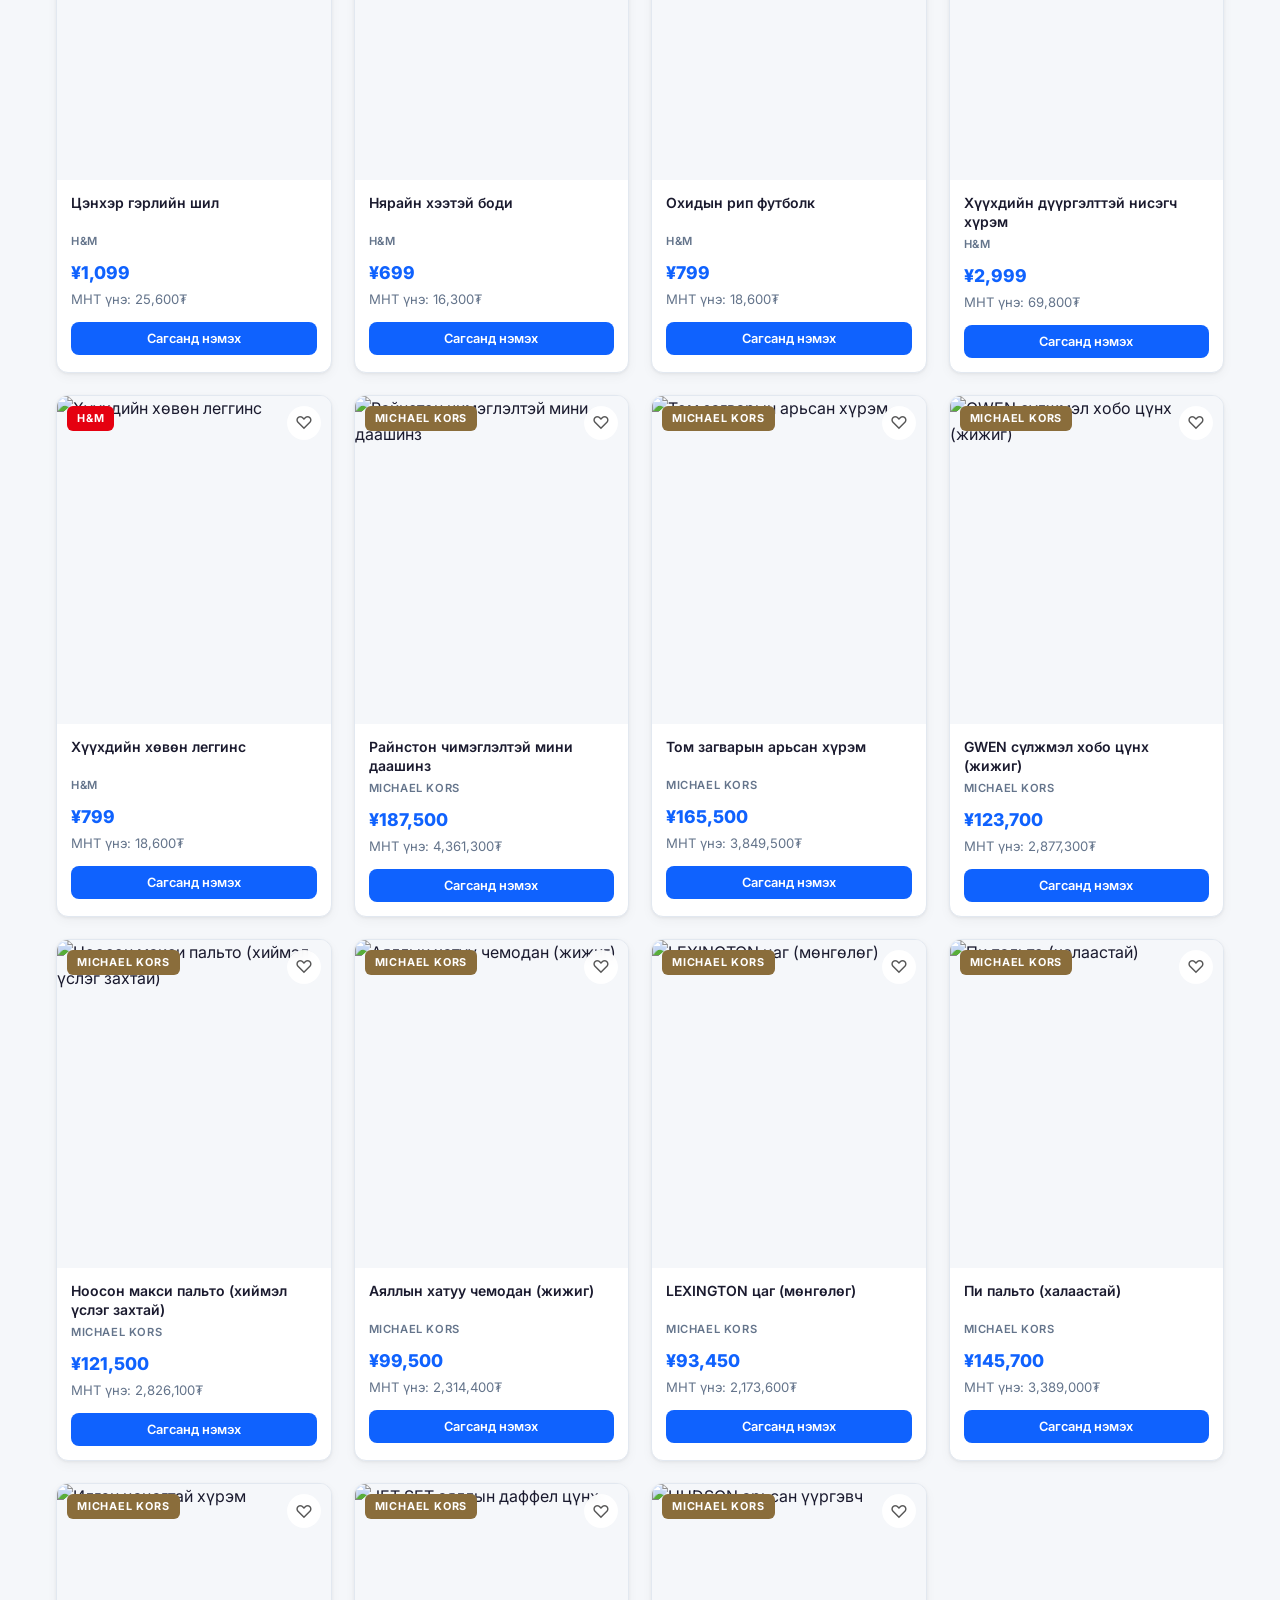
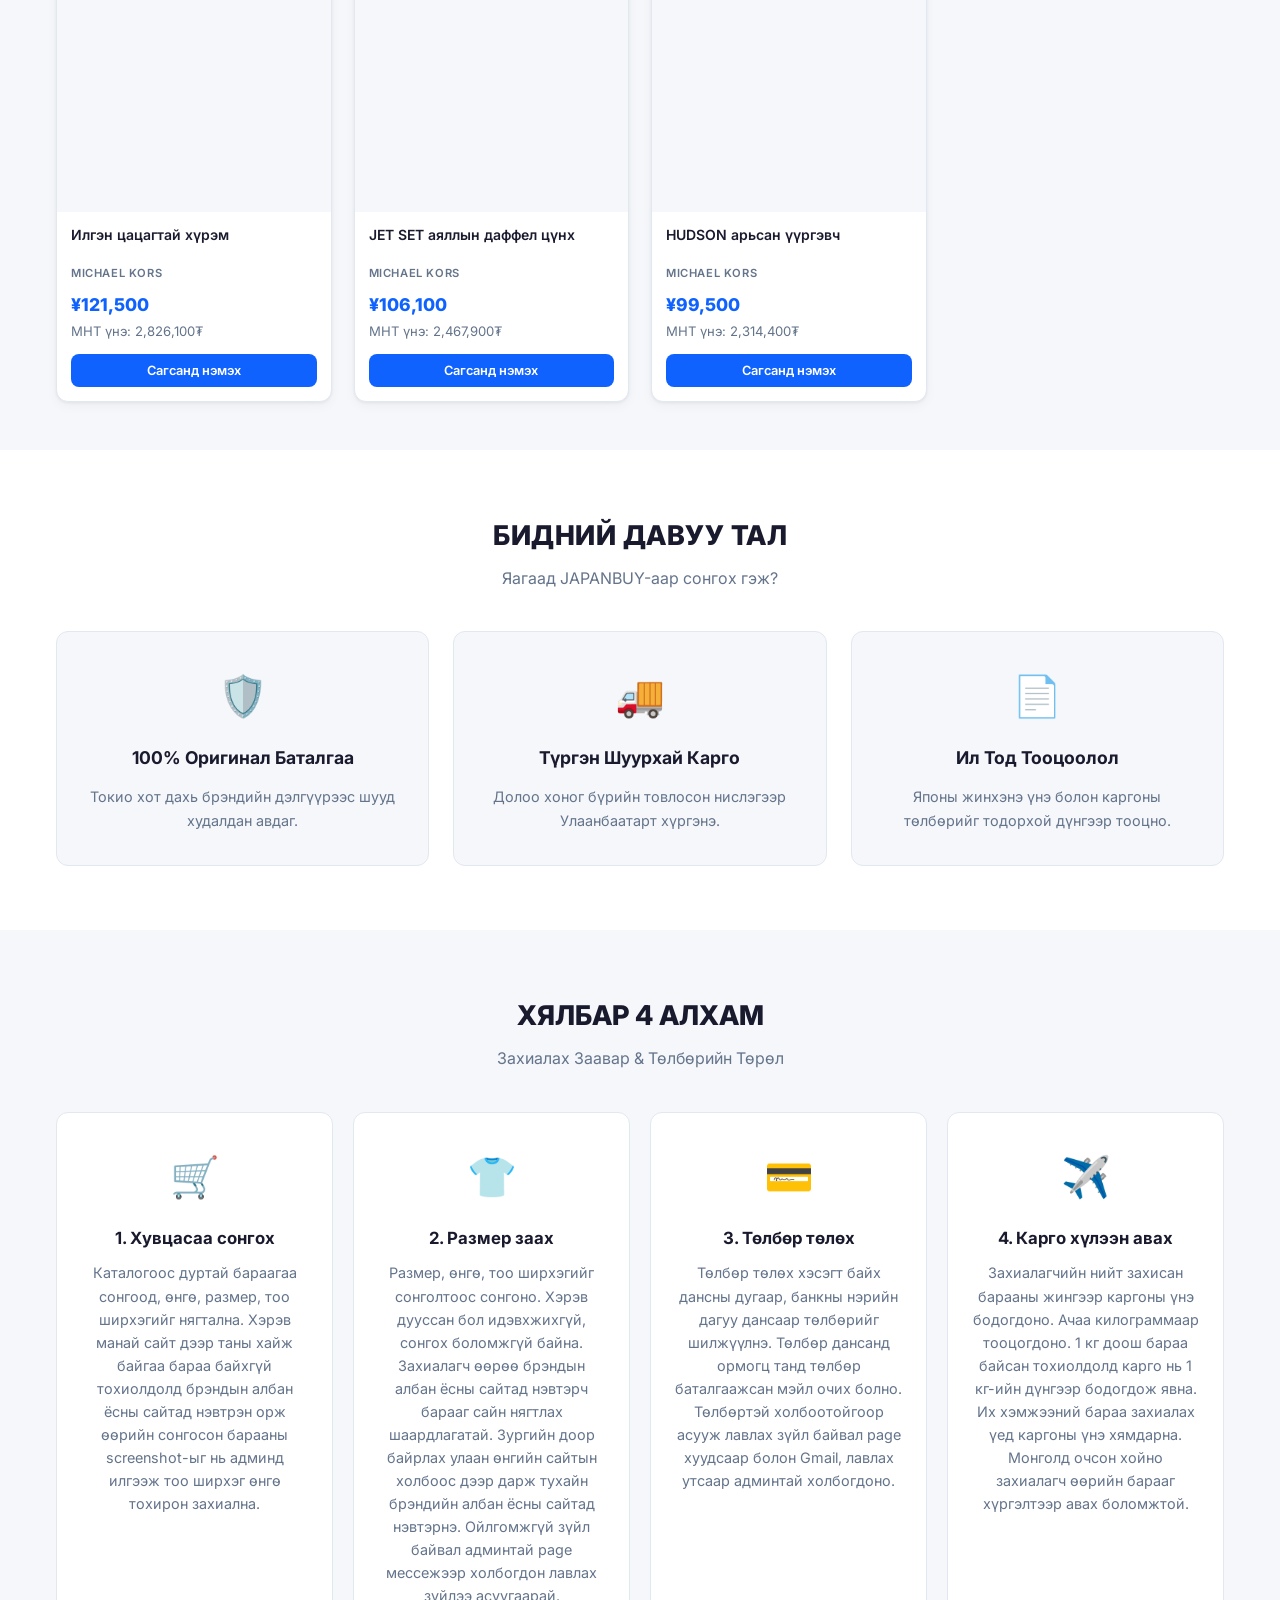
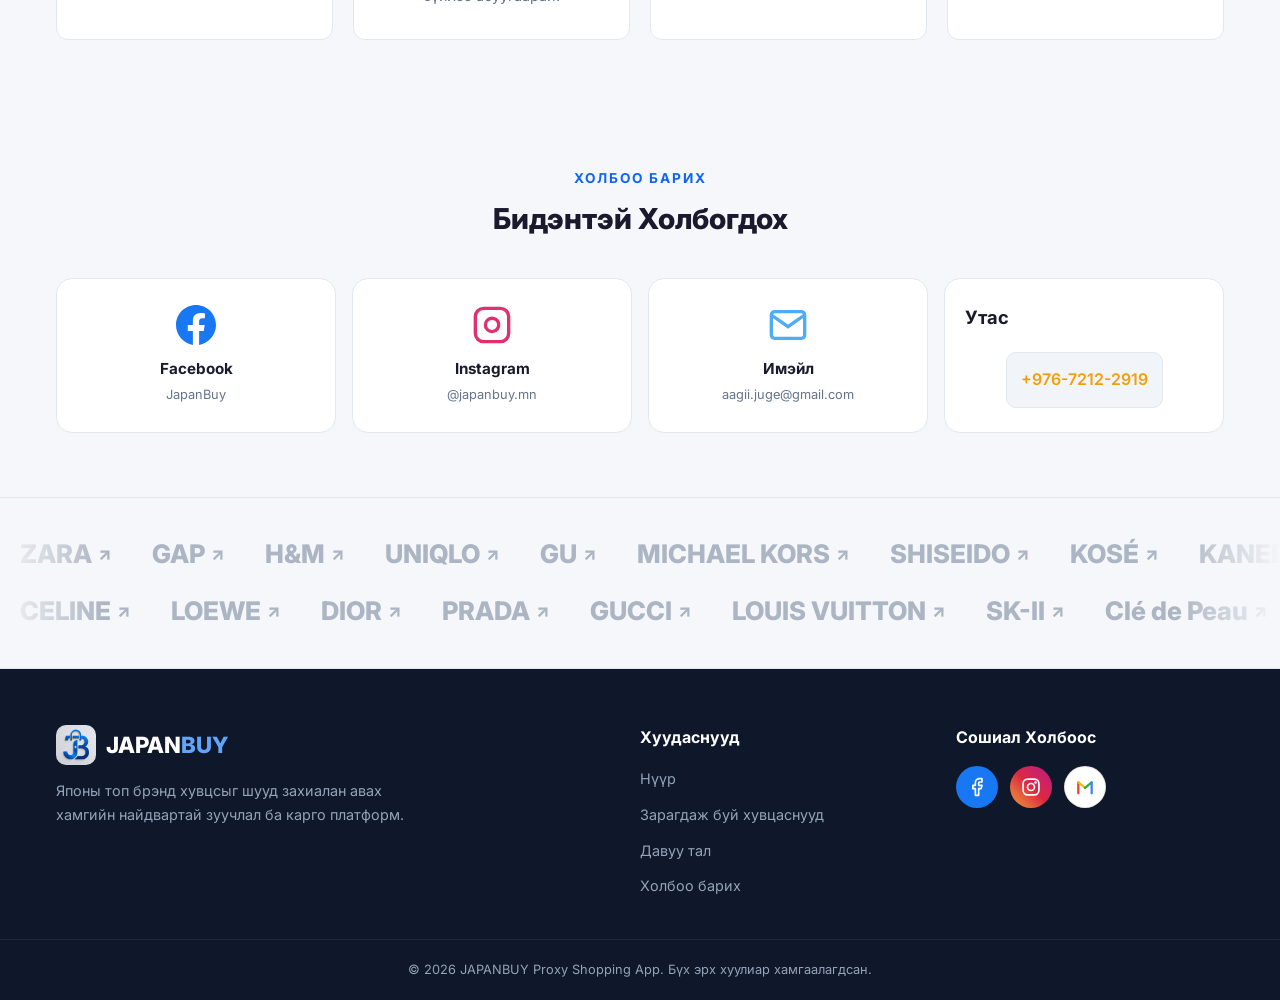
==== commit 92f6b5ab: "Хаан банкны ханш шинэчлэл (2026-11-26): 1¥ = 23.26₮; script.js?v=20261027fb" ====
--- a/index.html
+++ b/index.html
@@ -1111,7 +1111,7 @@
 
     <script src="https://cdn.jsdelivr.net/npm/@emailjs/browser@4/dist/email.min.js"></script>
     <script src="https://cdn.jsdelivr.net/npm/@supabase/supabase-js@2"></script>
-    <script src="script.js?v=20261027ey"></script>
+    <script src="script.js?v=20261027fb"></script>
     <script>
         if ('serviceWorker' in navigator) {
             window.addEventListener('load', () => {
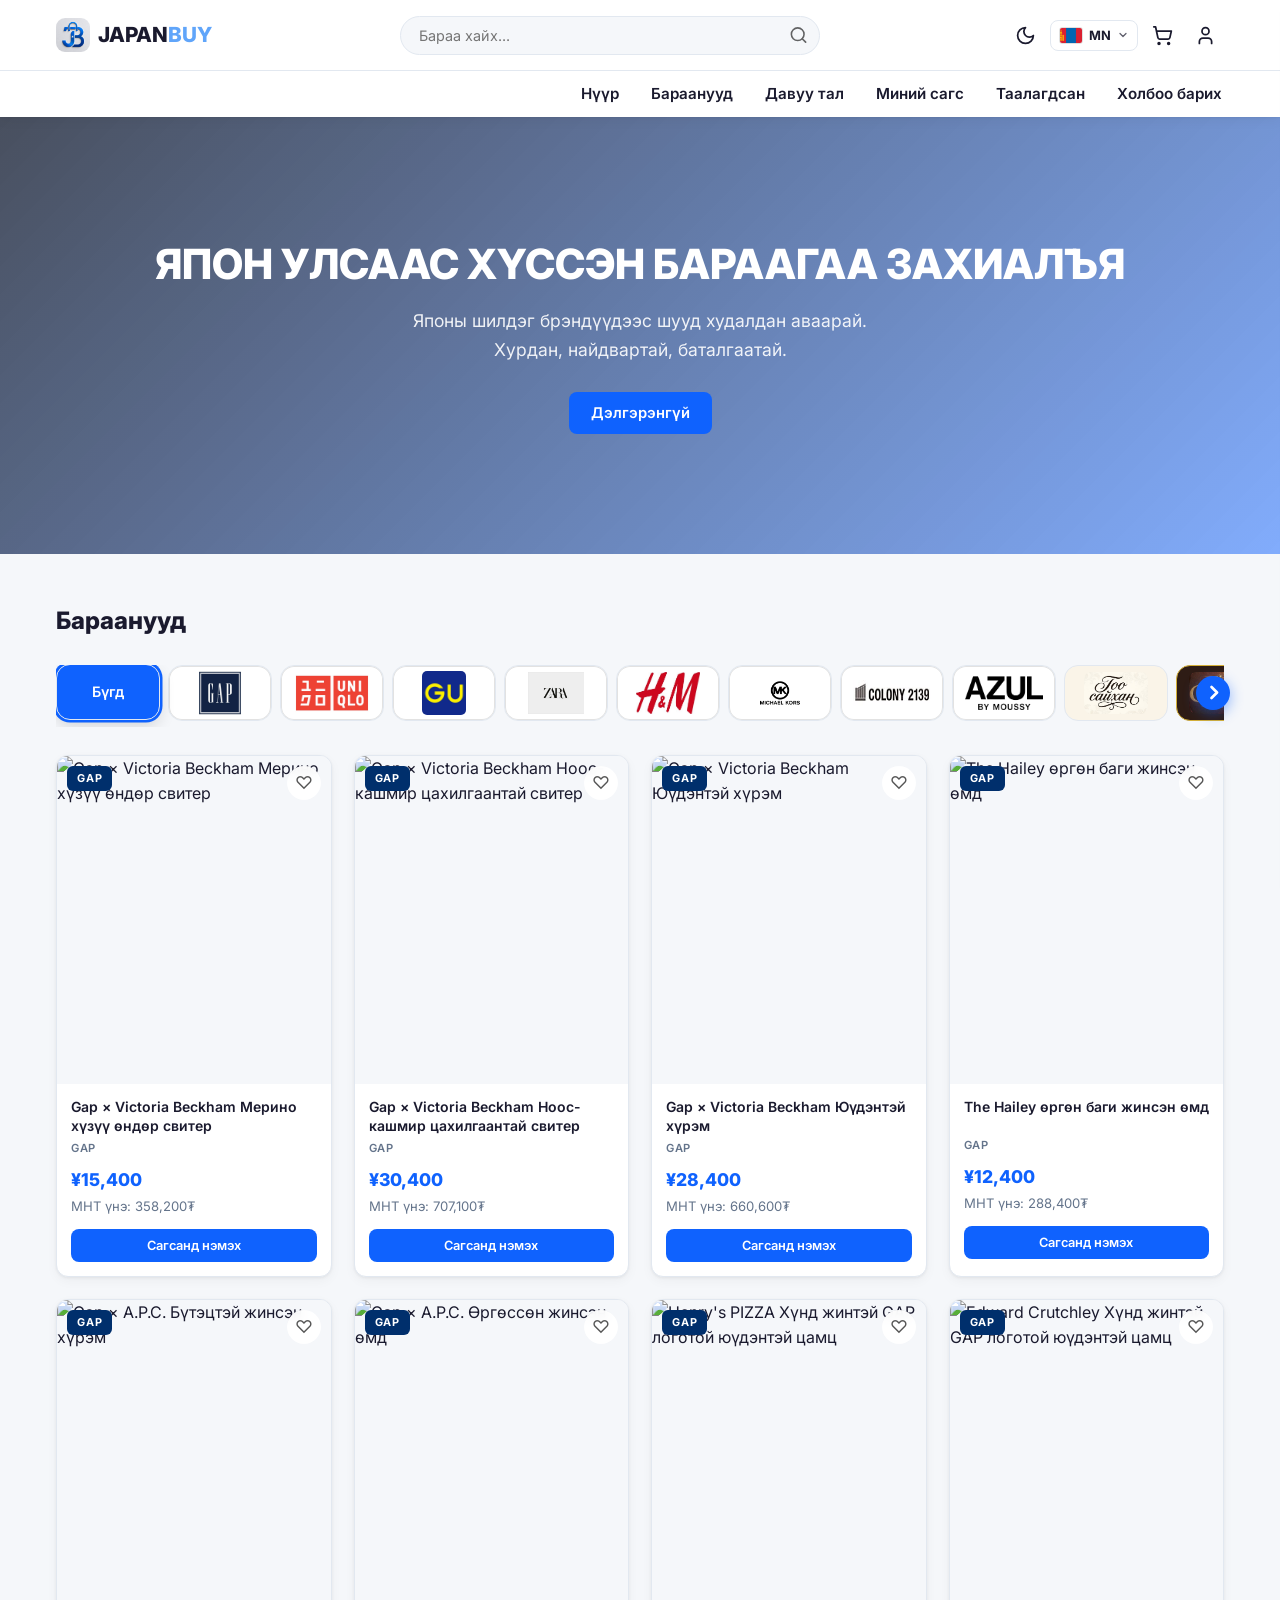
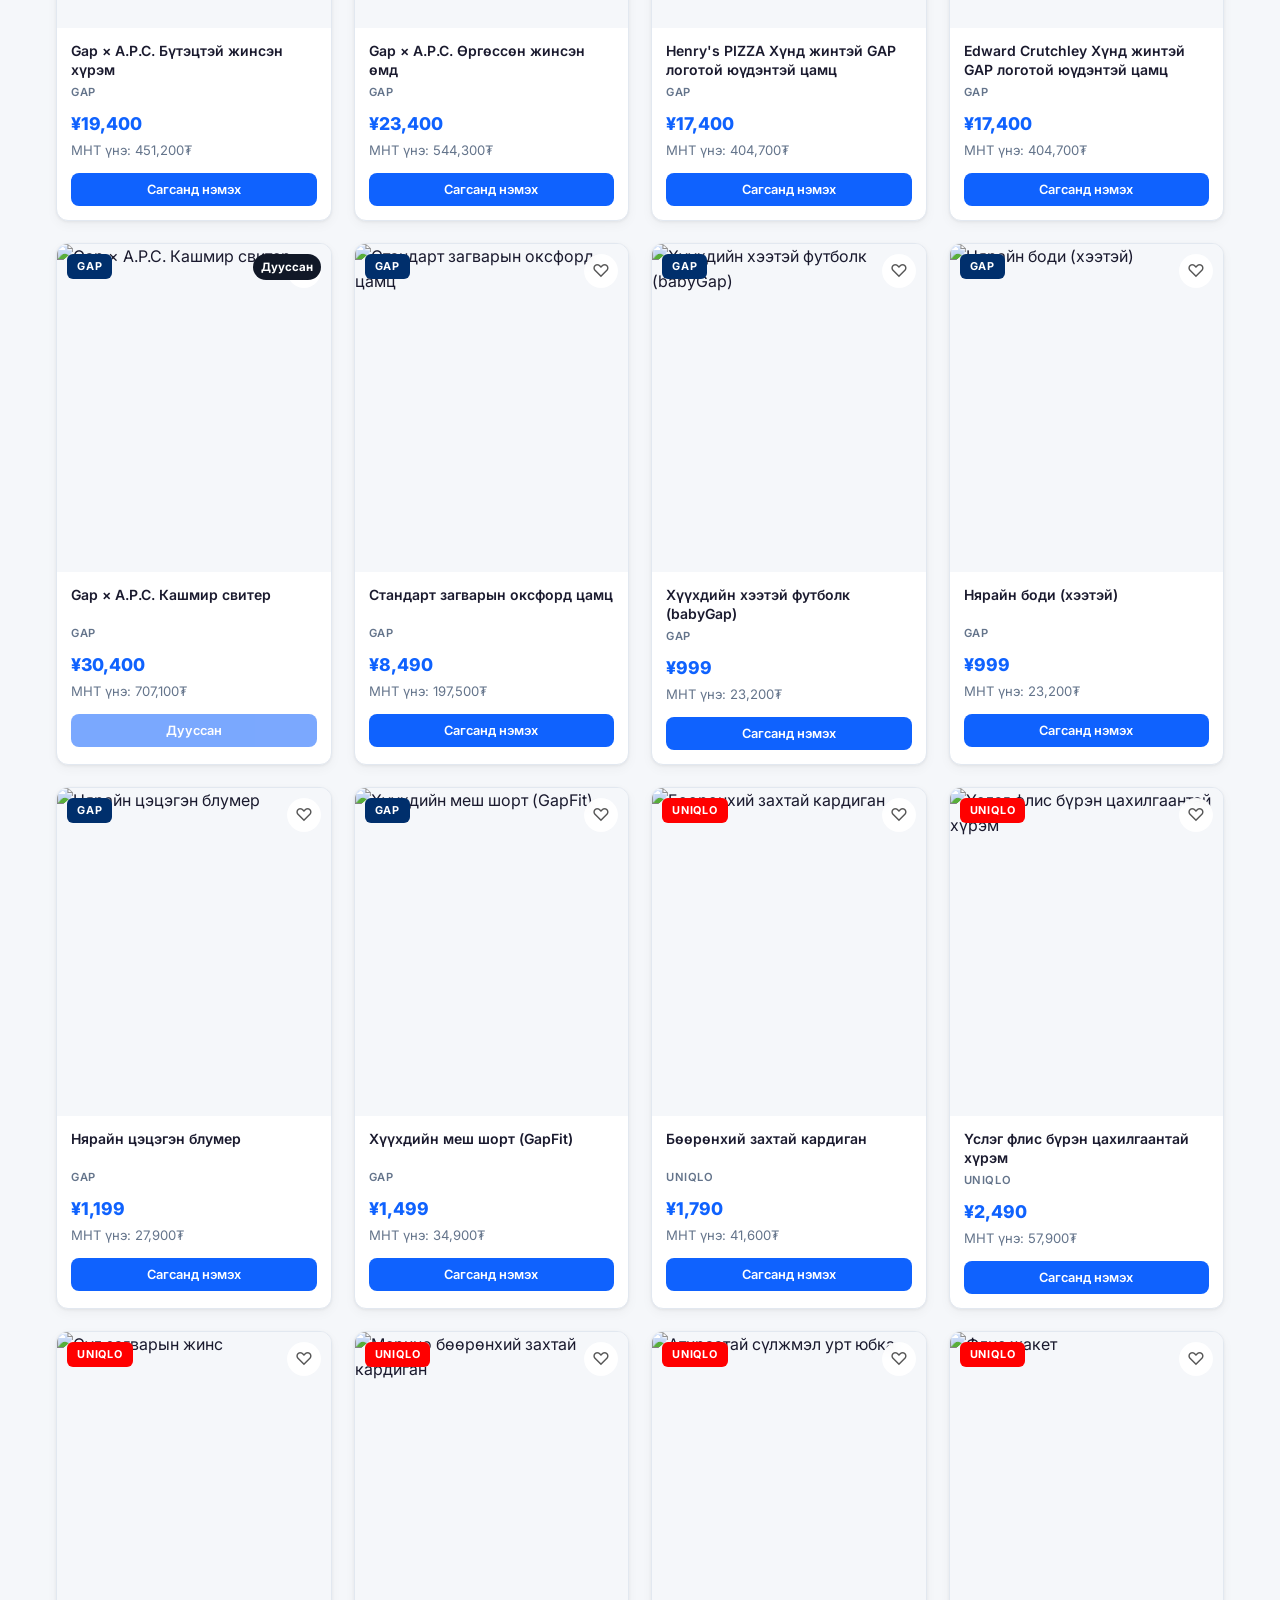
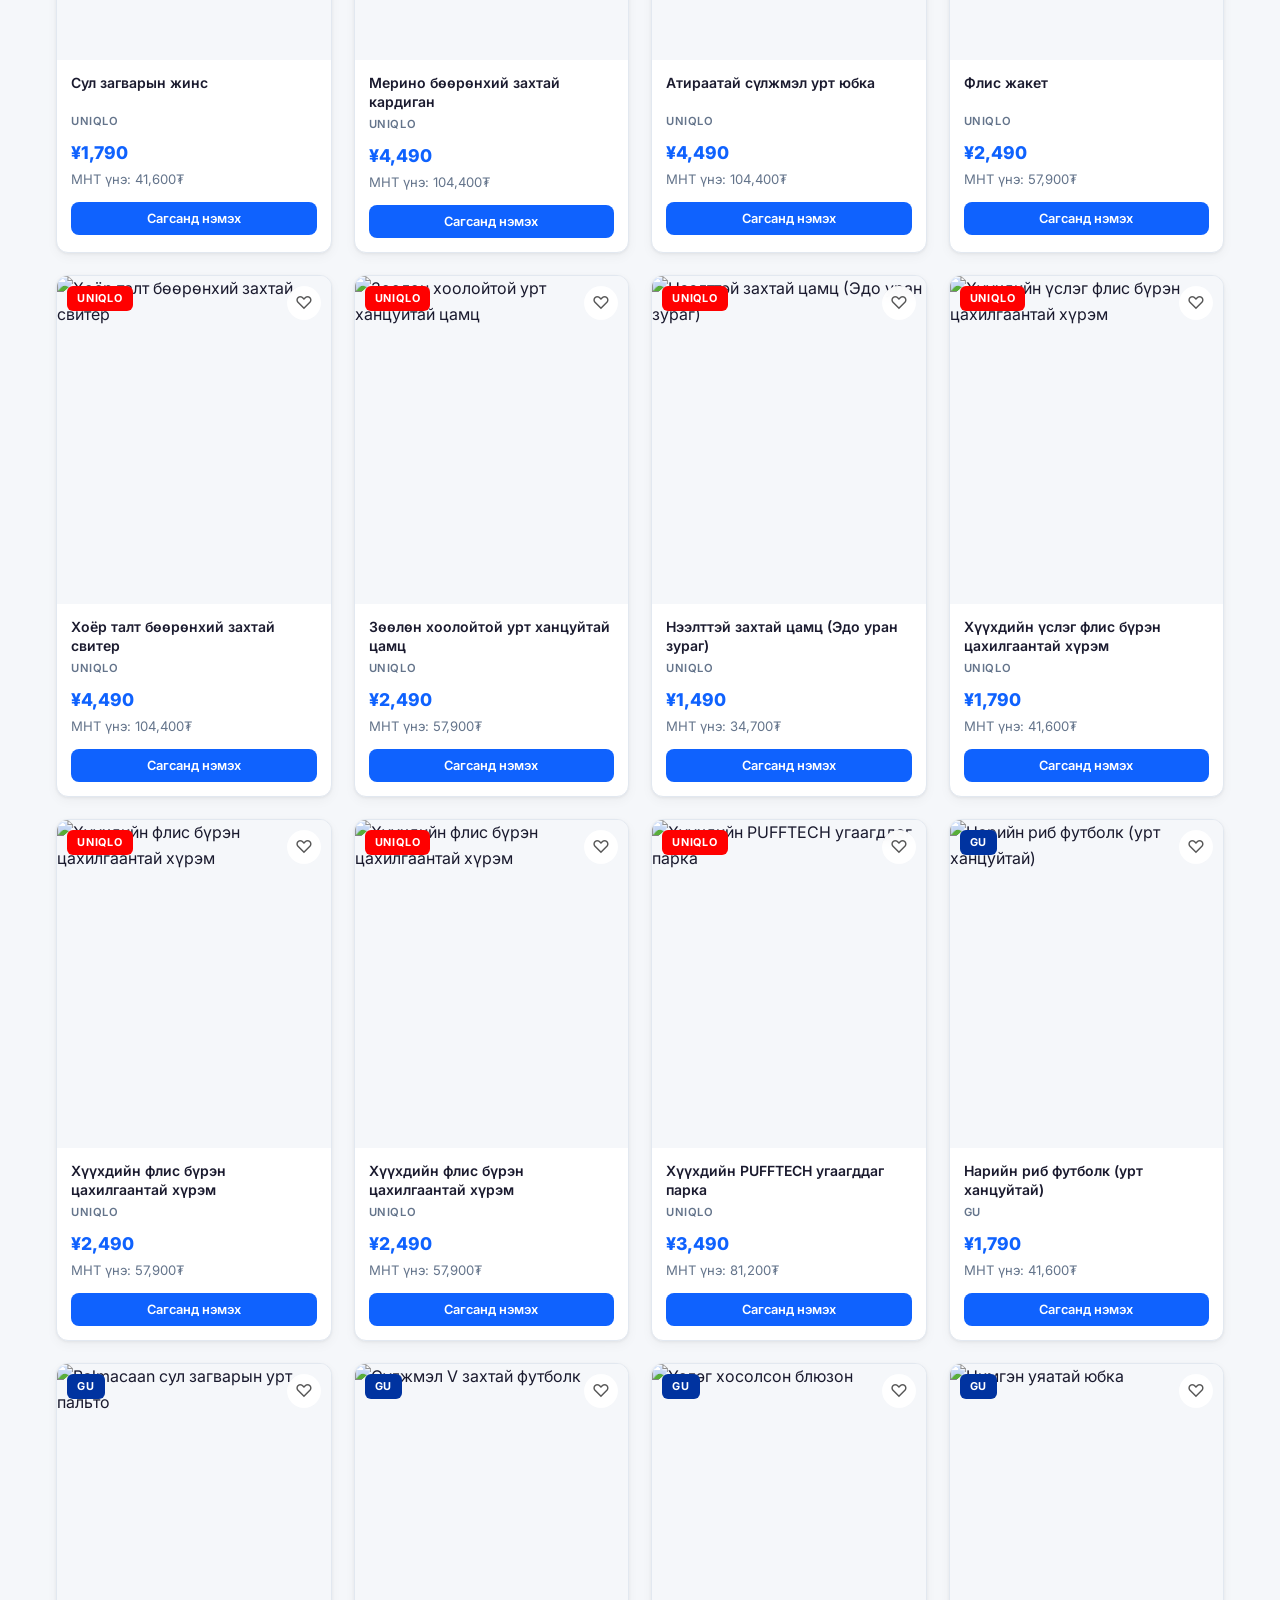
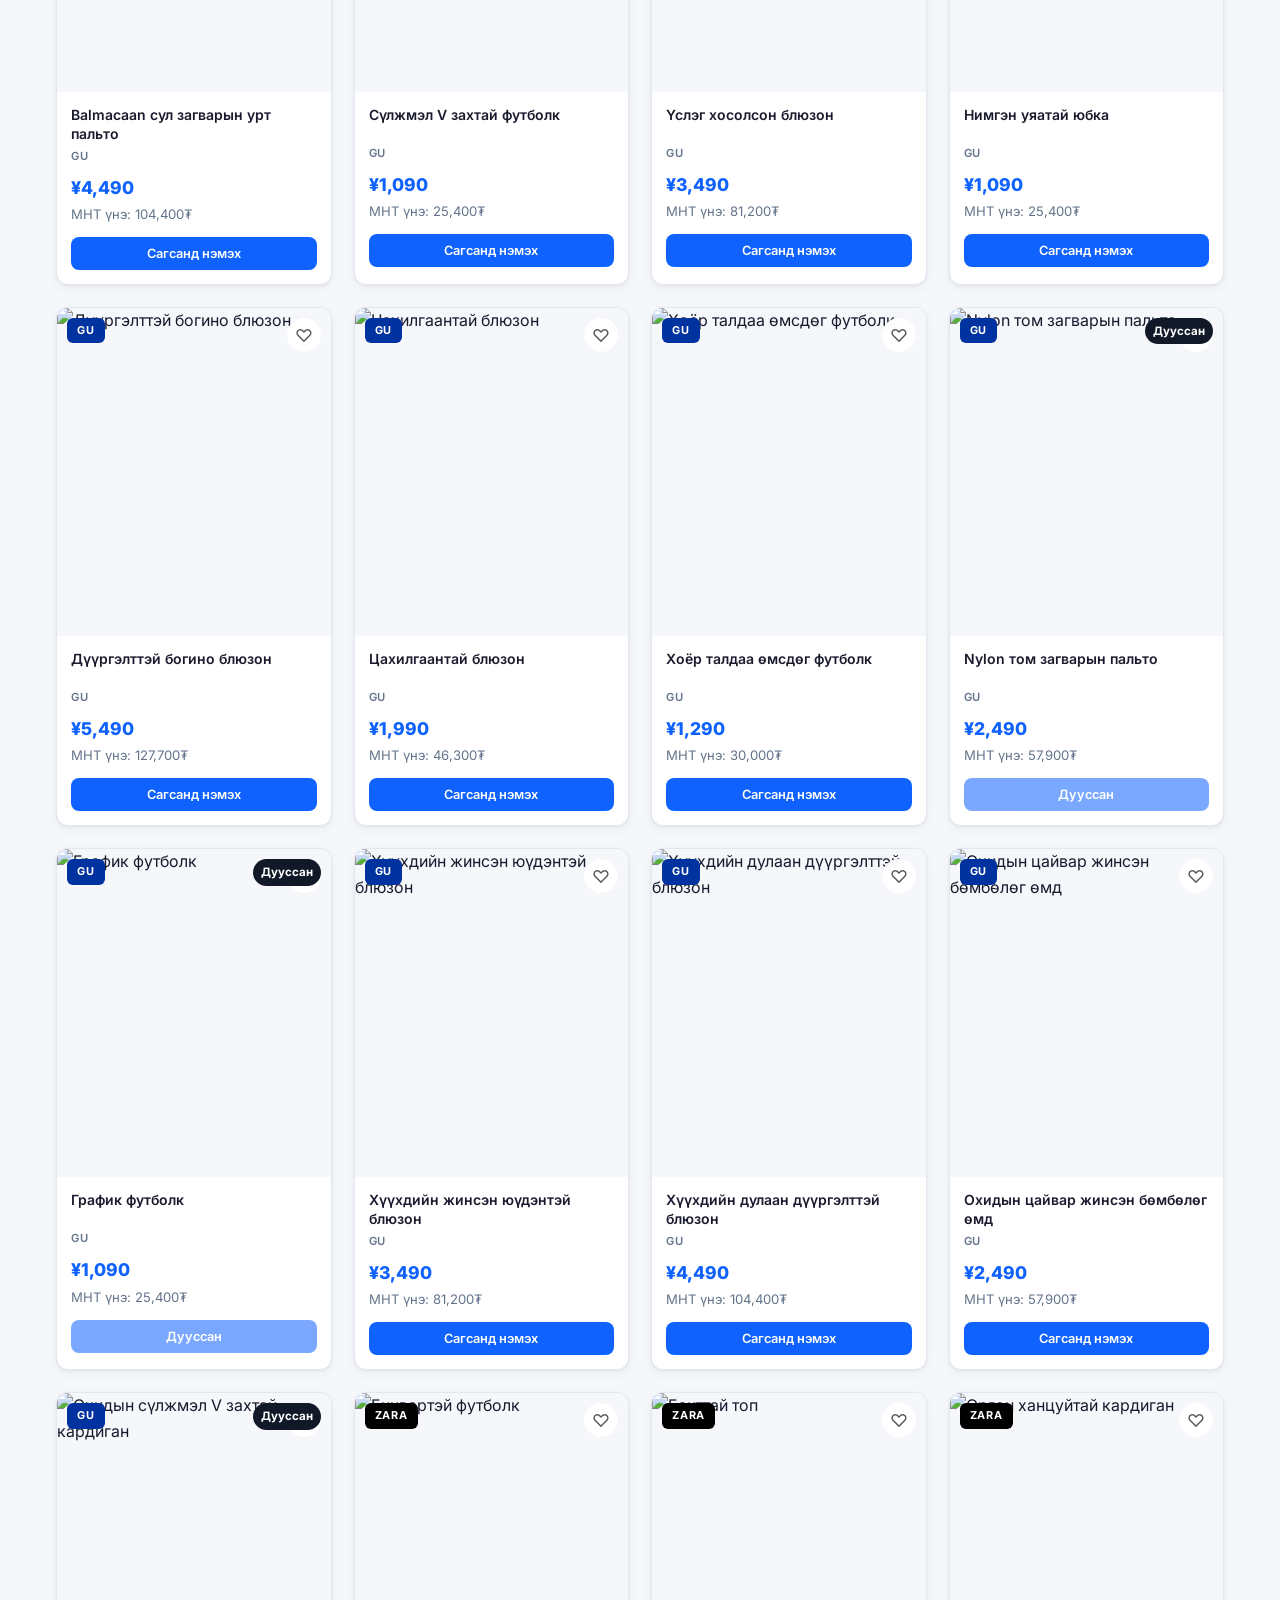
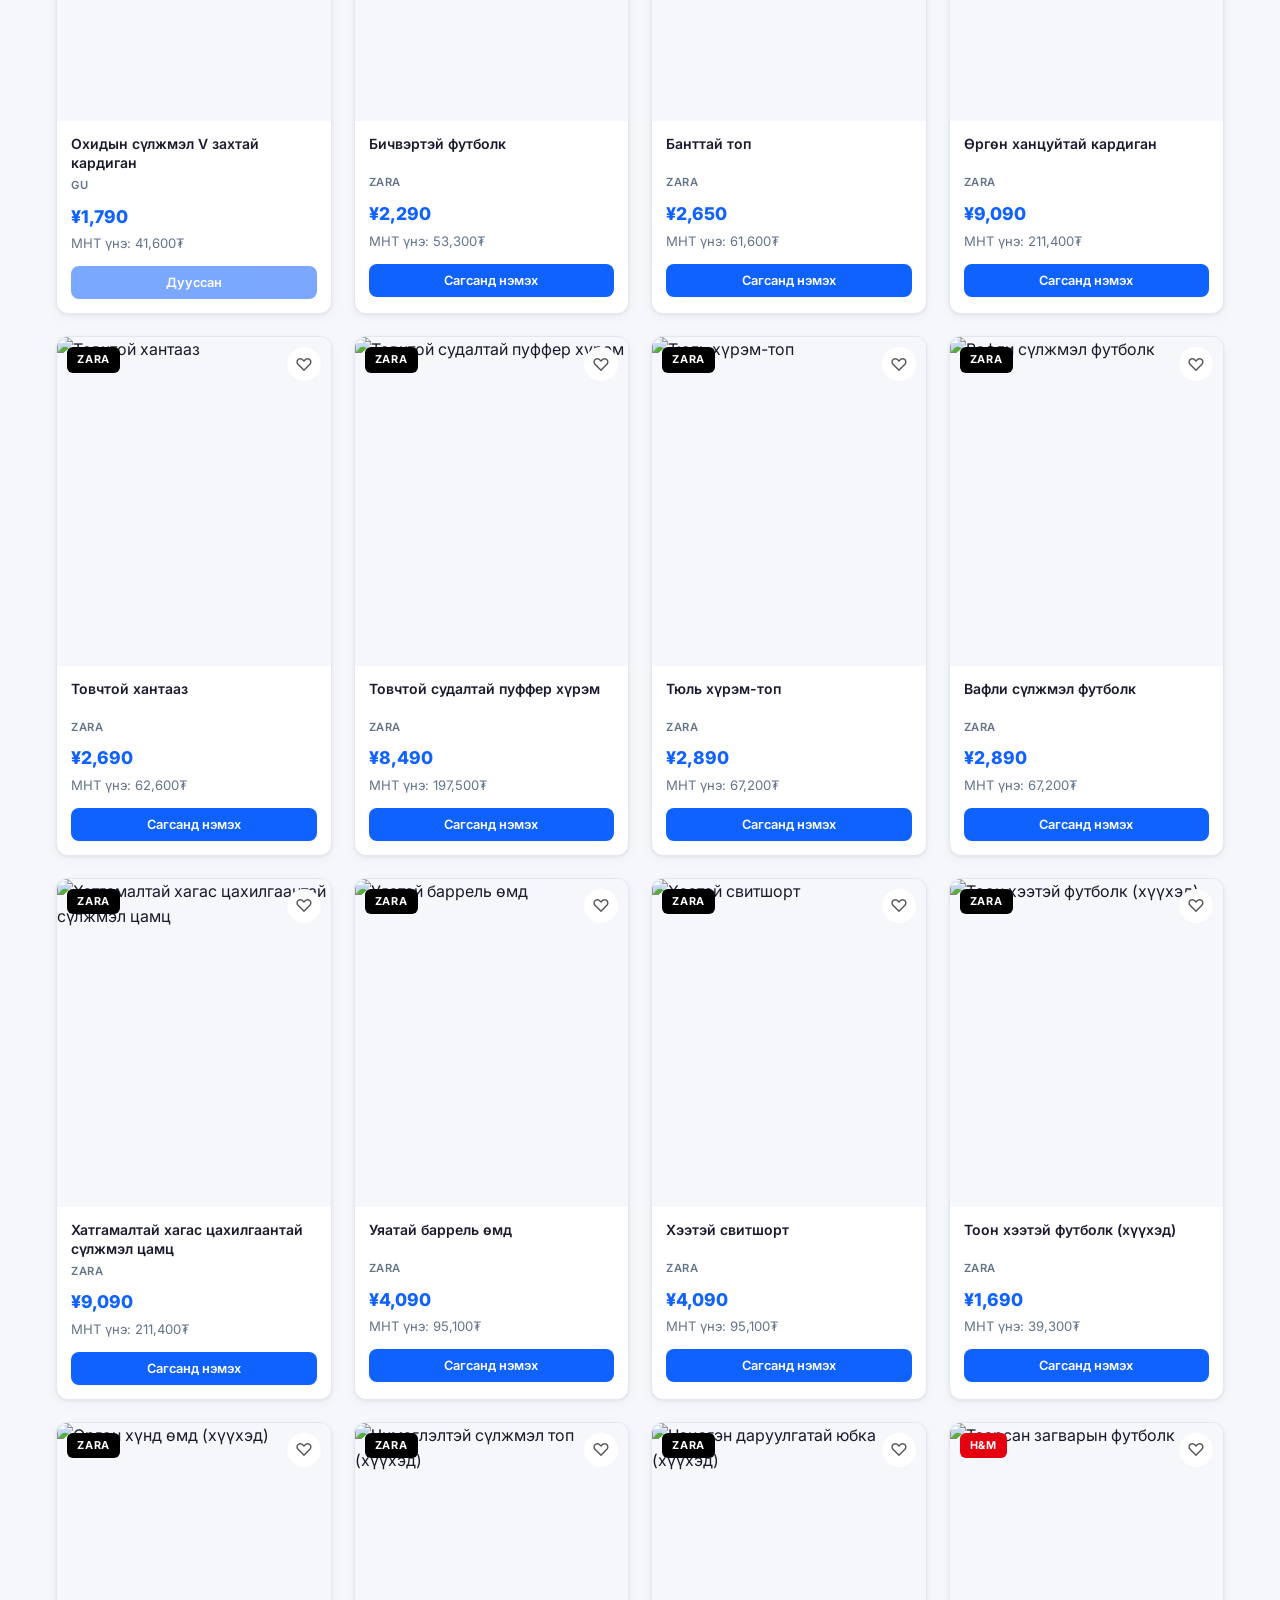
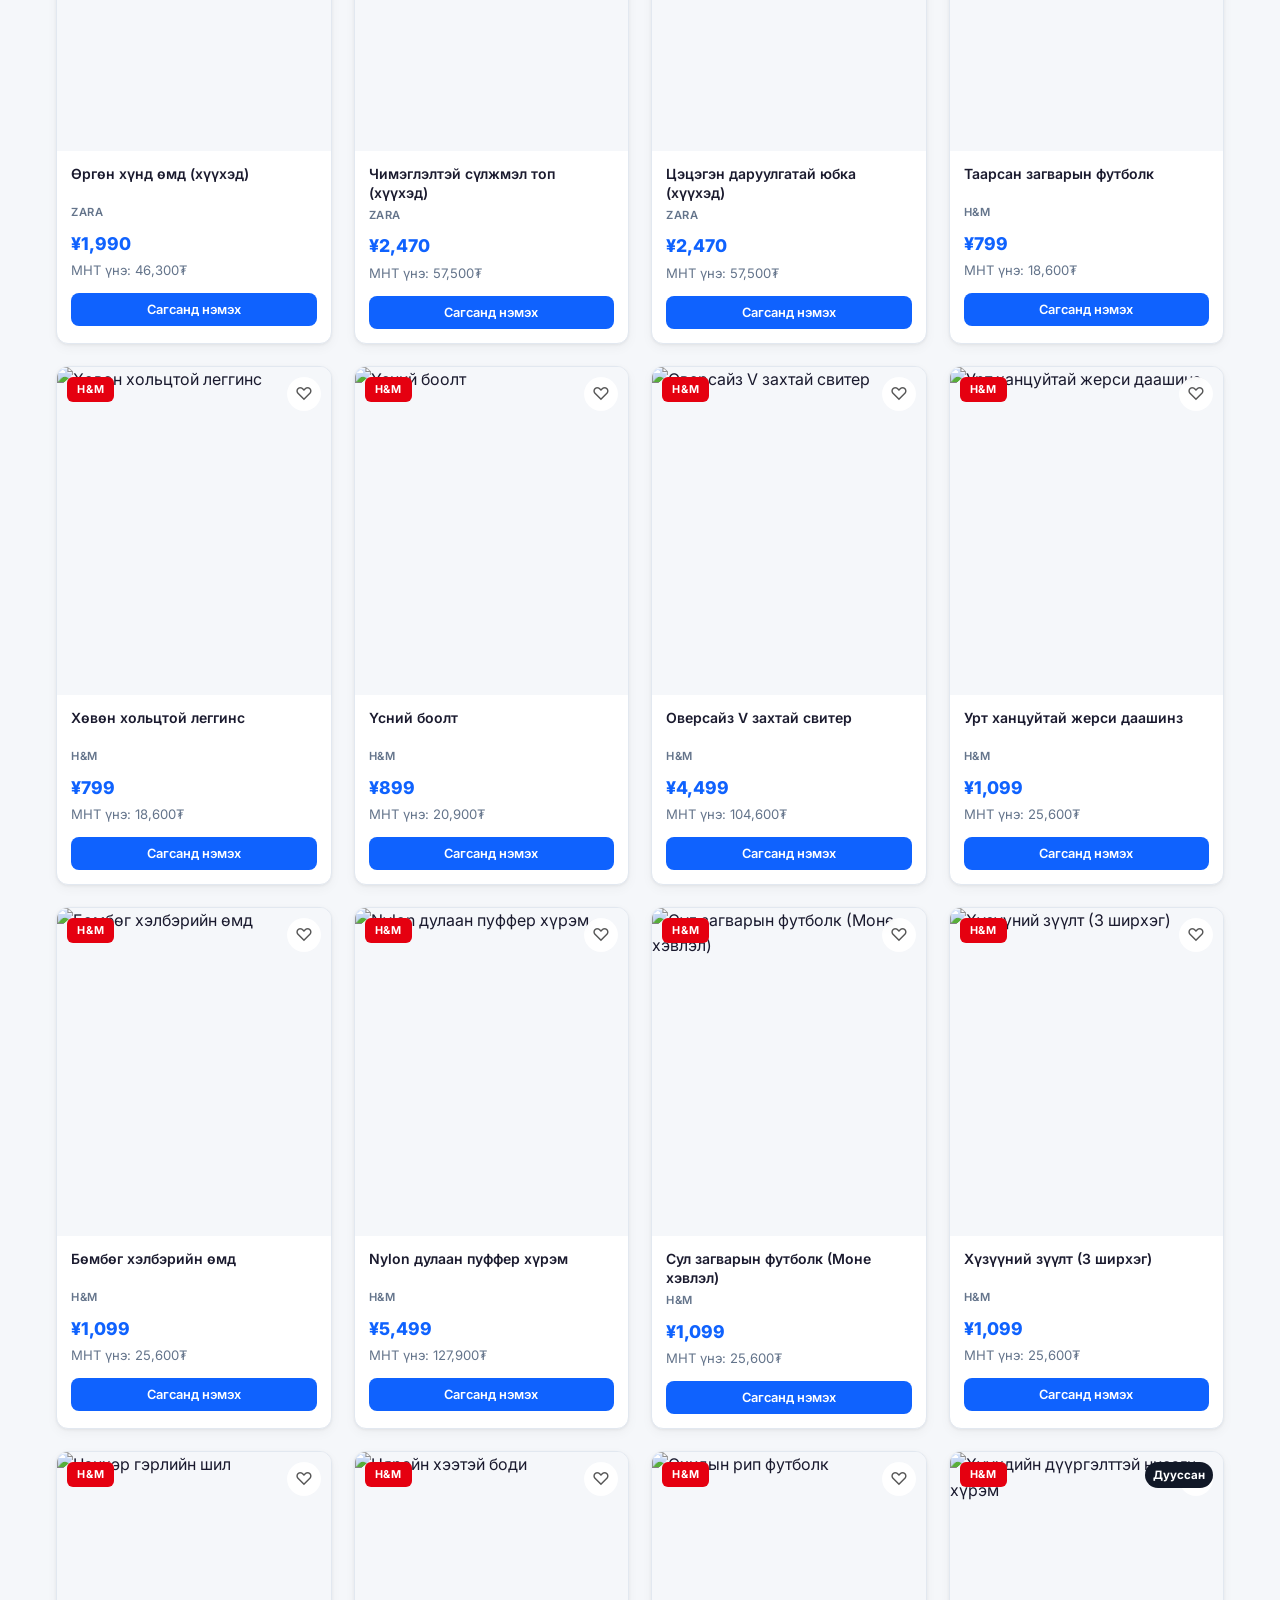
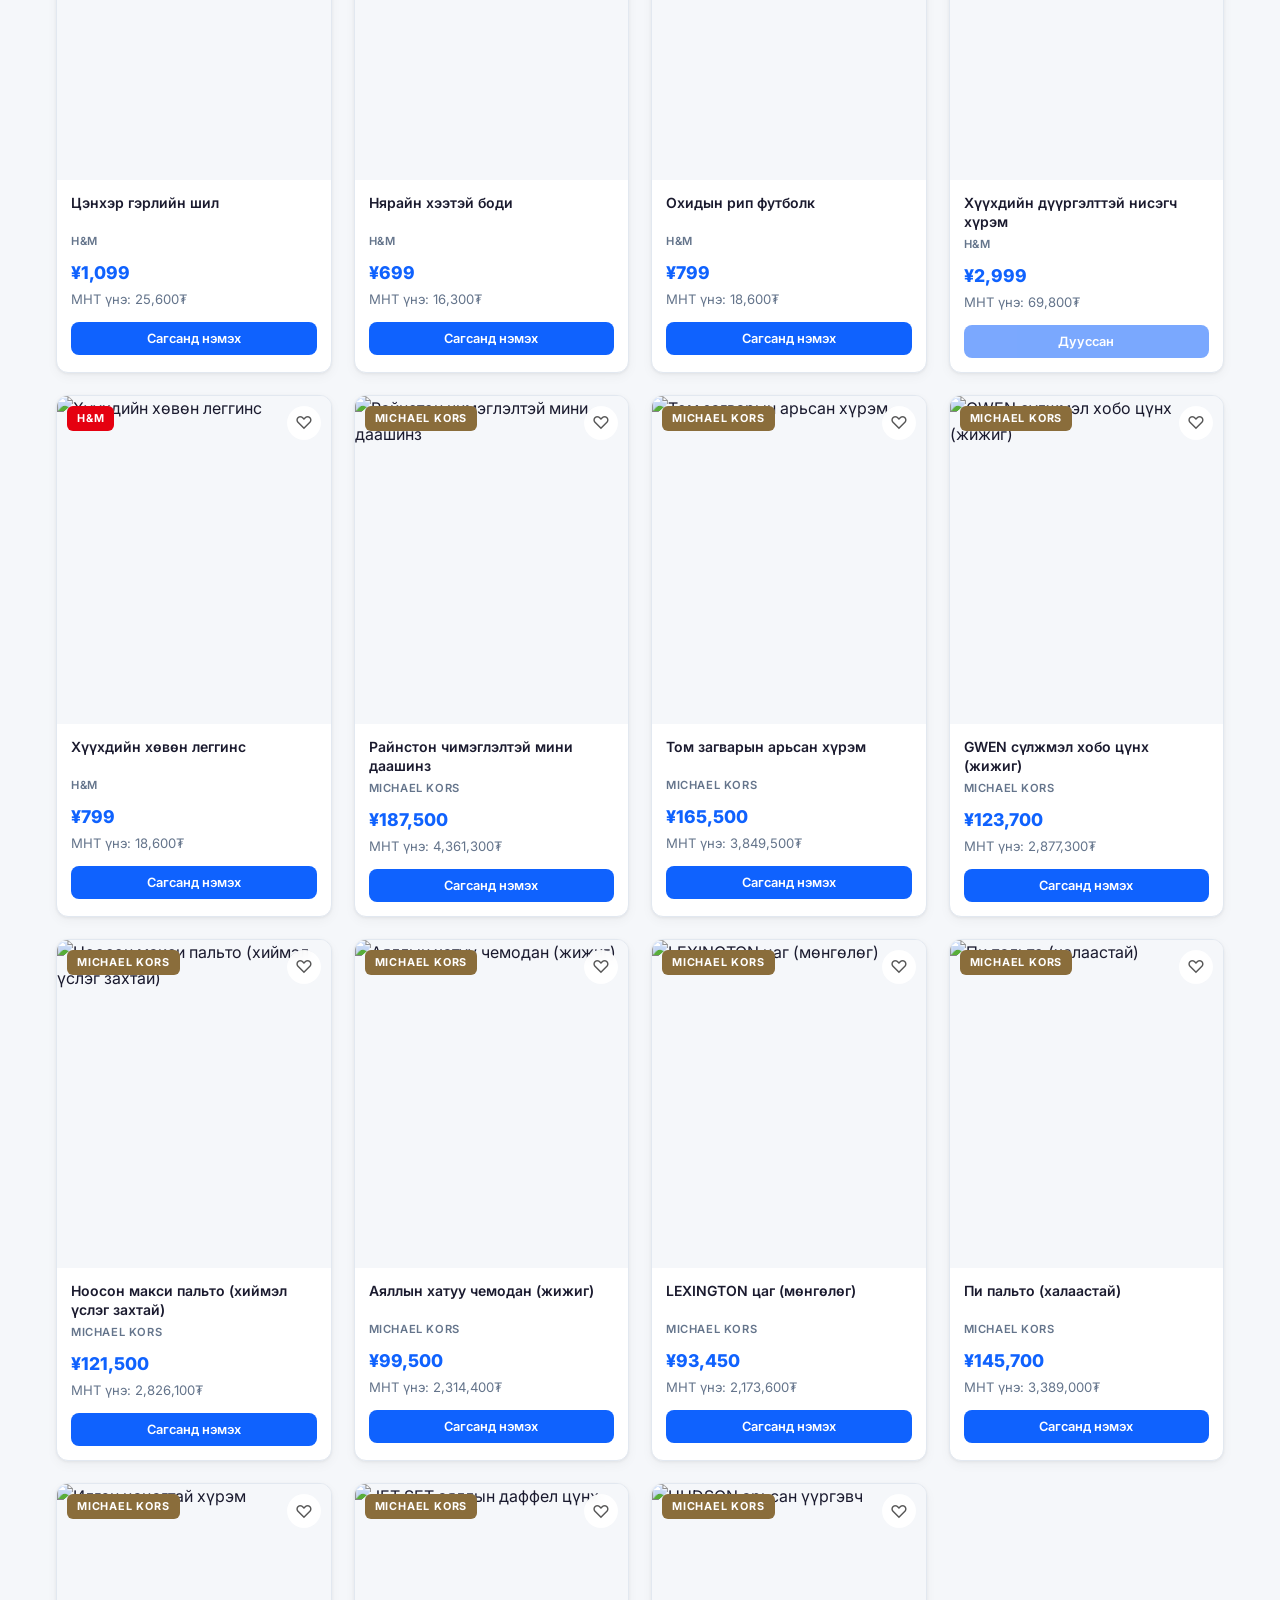
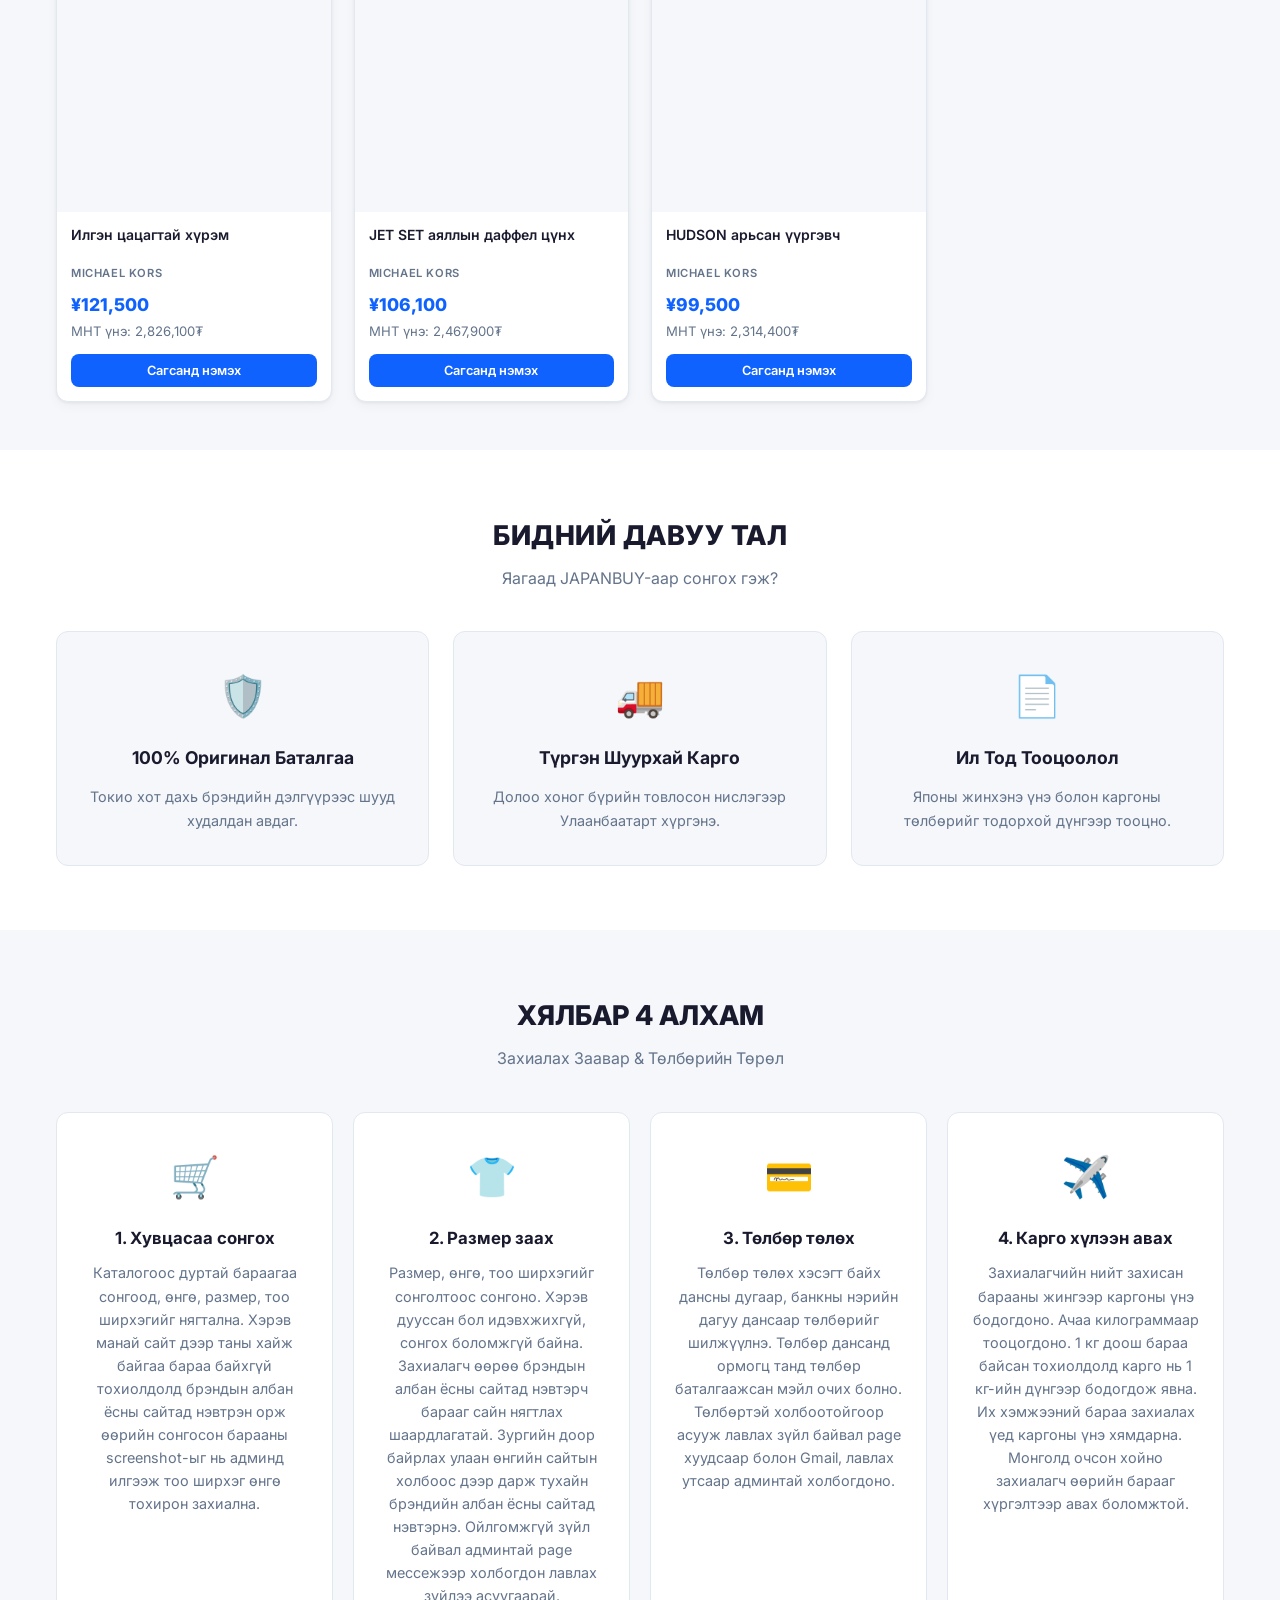
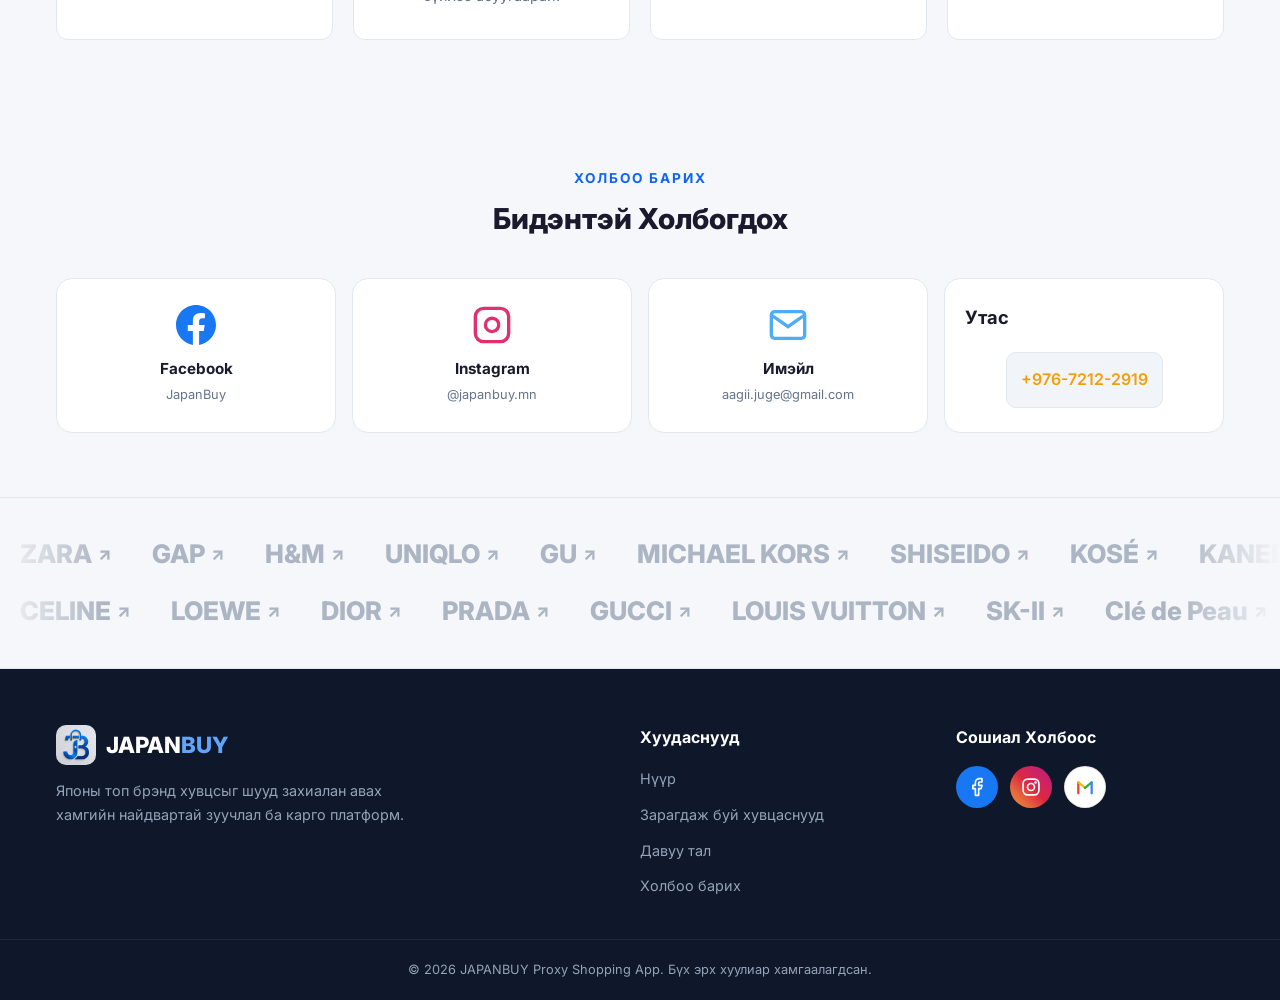
==== commit cb5cefe2: "Дууссан өнгө/размер шинэчлэл (2026-11-27): 124 шинээр дууссан, 39 эргэж нөөцөд орсон; script.js?v=20" ====
--- a/index.html
+++ b/index.html
@@ -1111,7 +1111,7 @@
 
     <script src="https://cdn.jsdelivr.net/npm/@emailjs/browser@4/dist/email.min.js"></script>
     <script src="https://cdn.jsdelivr.net/npm/@supabase/supabase-js@2"></script>
-    <script src="script.js?v=20261027fb"></script>
+    <script src="script.js?v=20261027fc"></script>
     <script>
         if ('serviceWorker' in navigator) {
             window.addEventListener('load', () => {
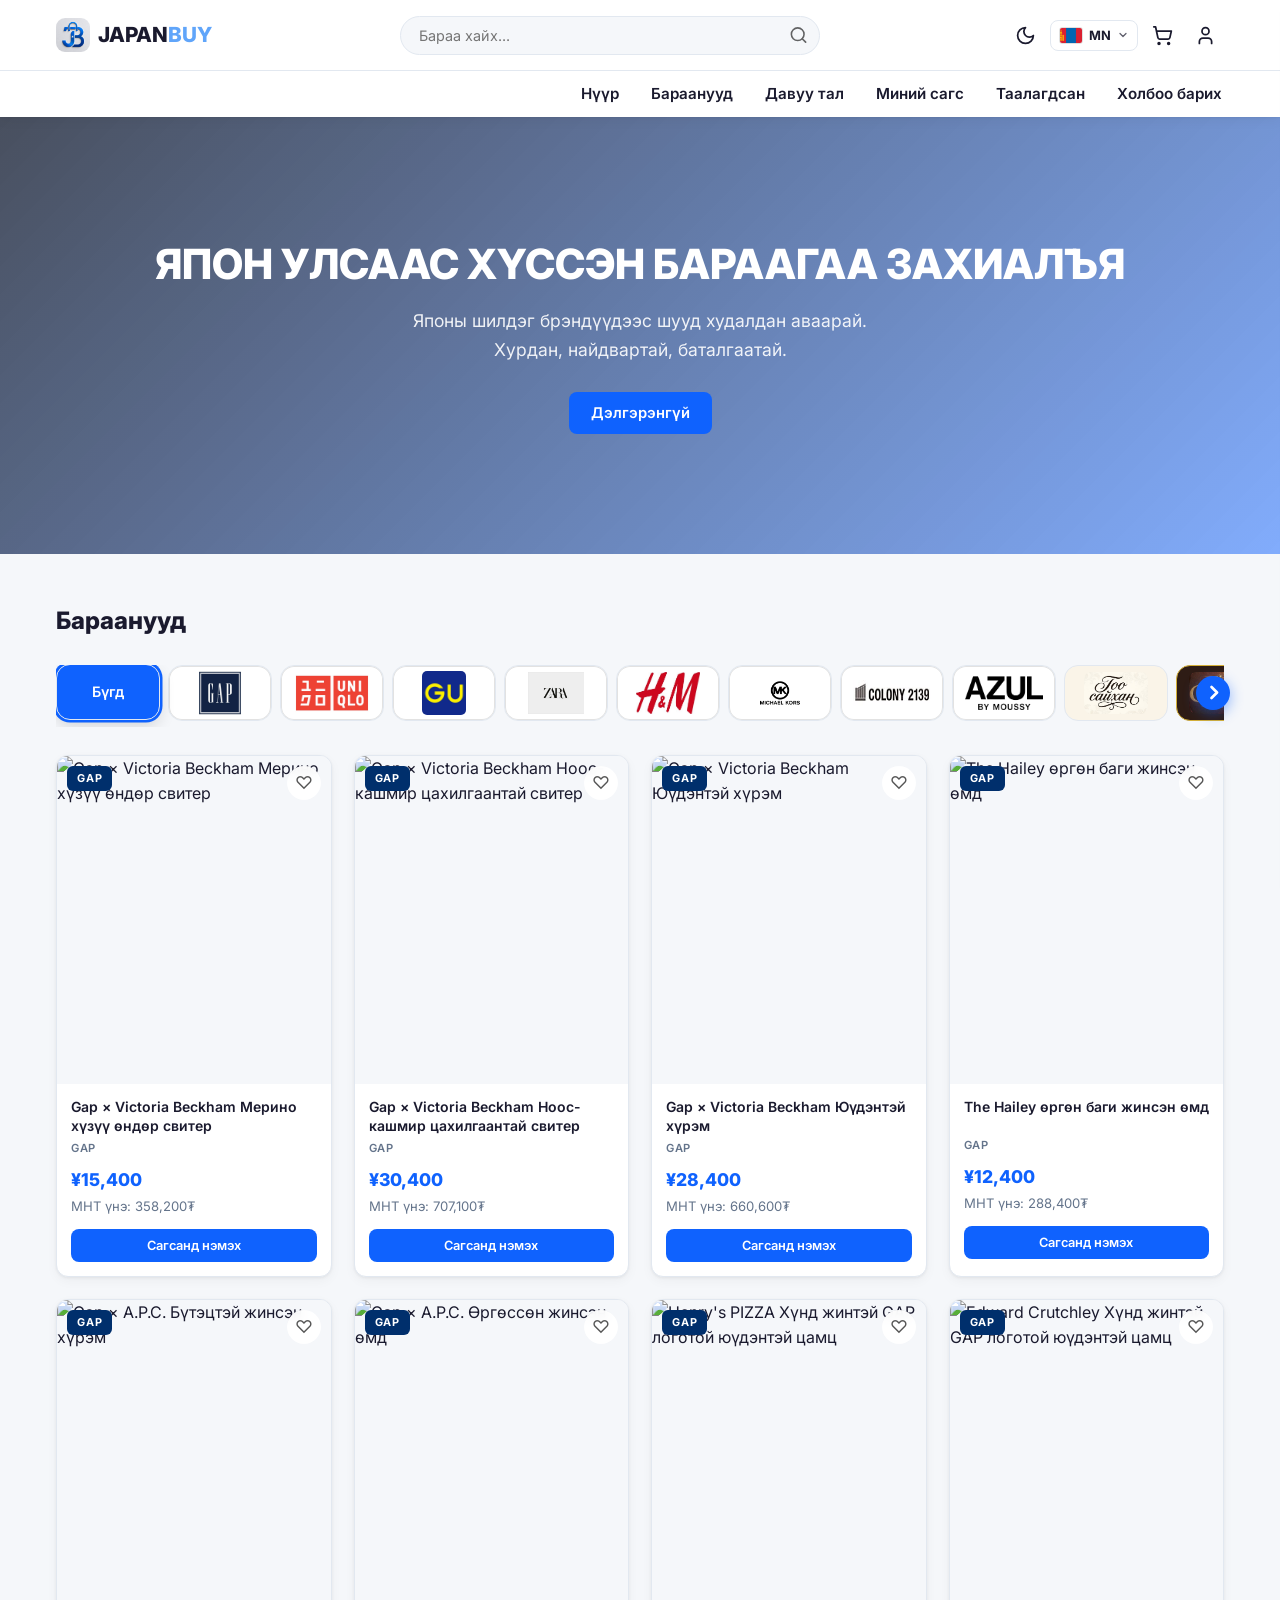
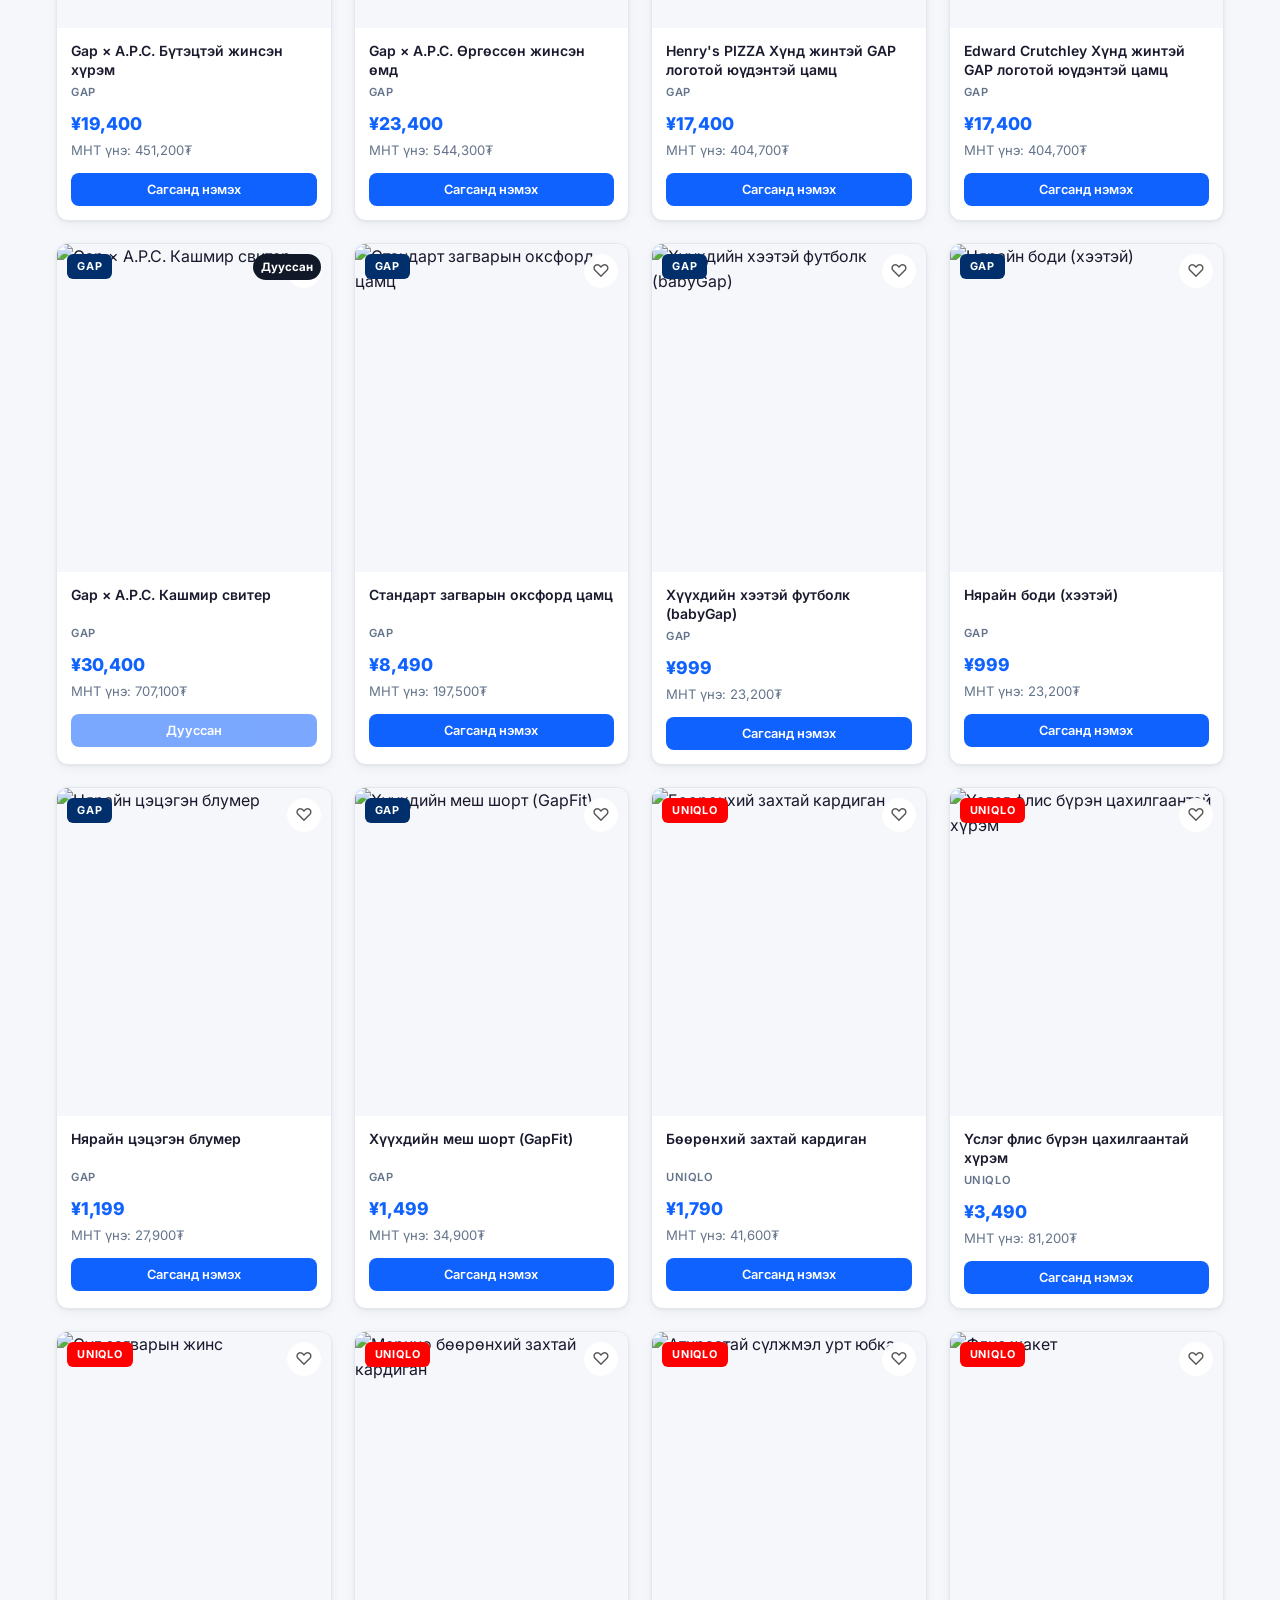
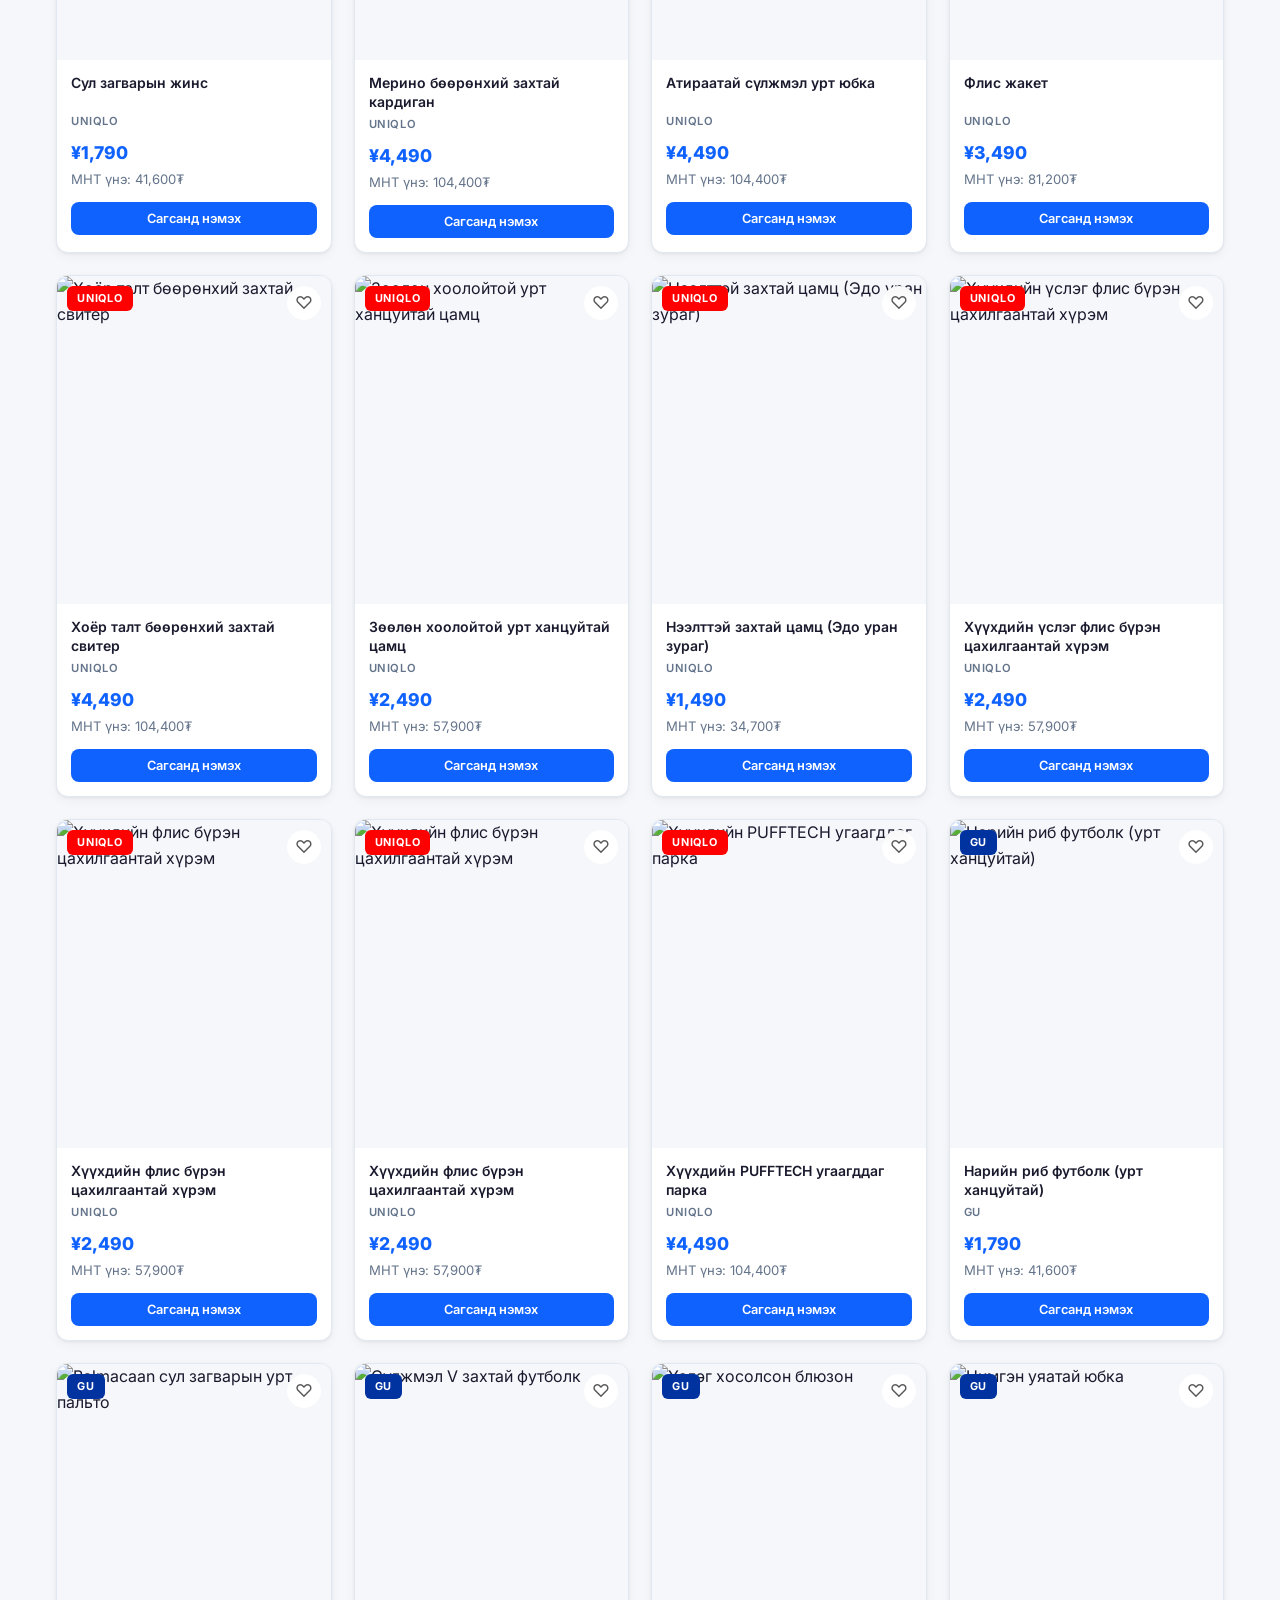
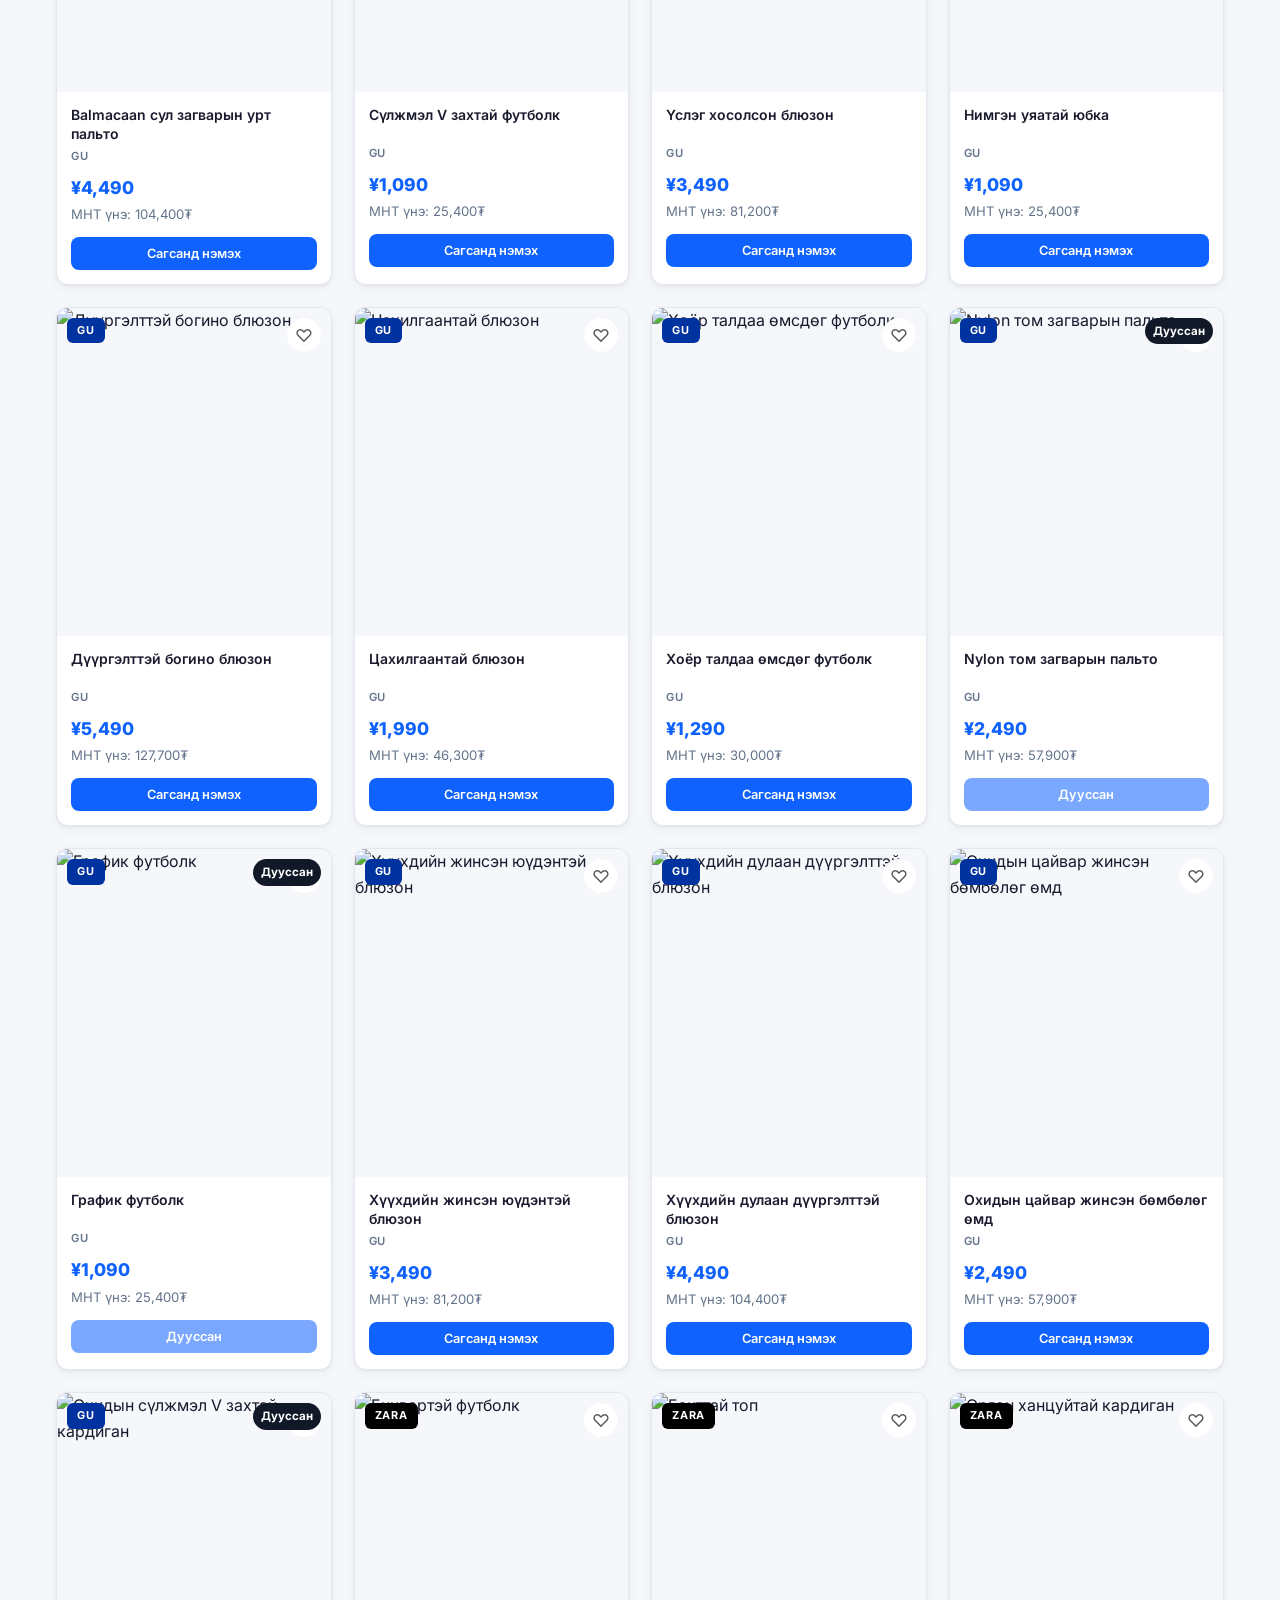
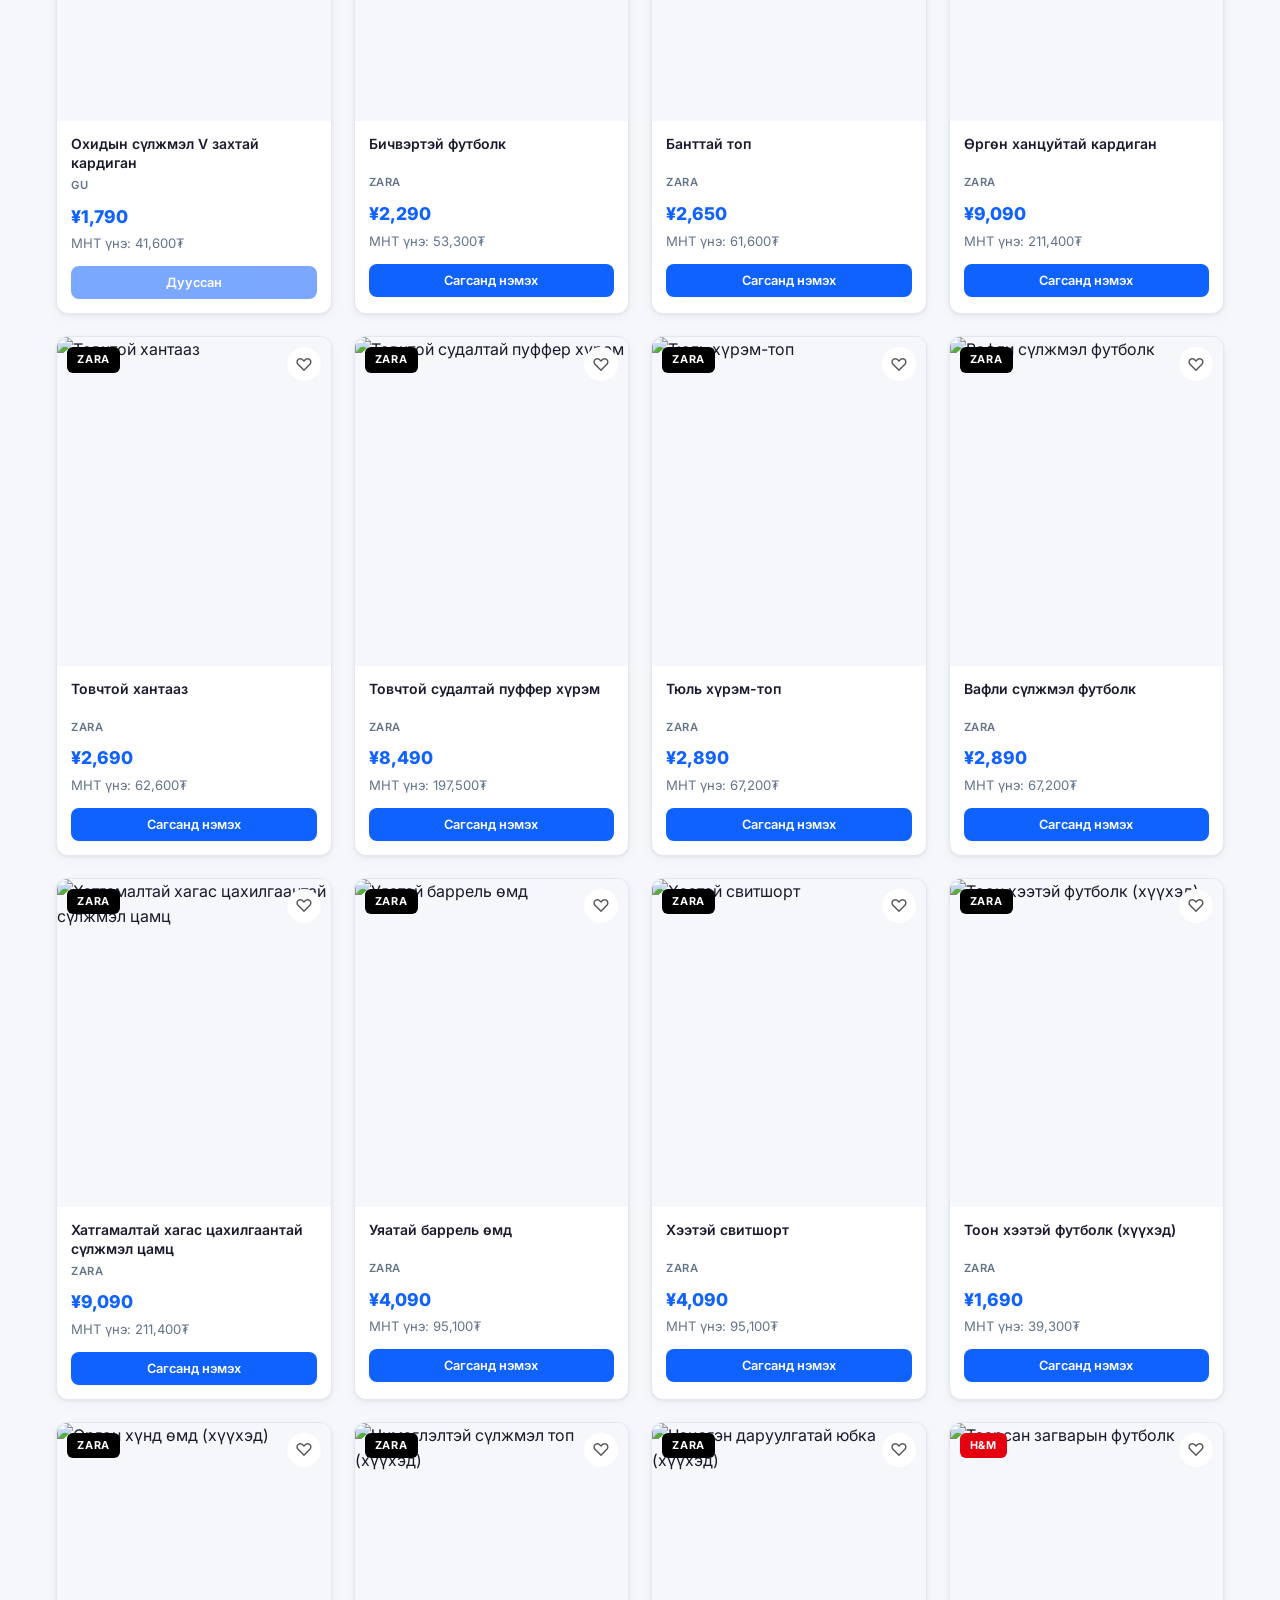
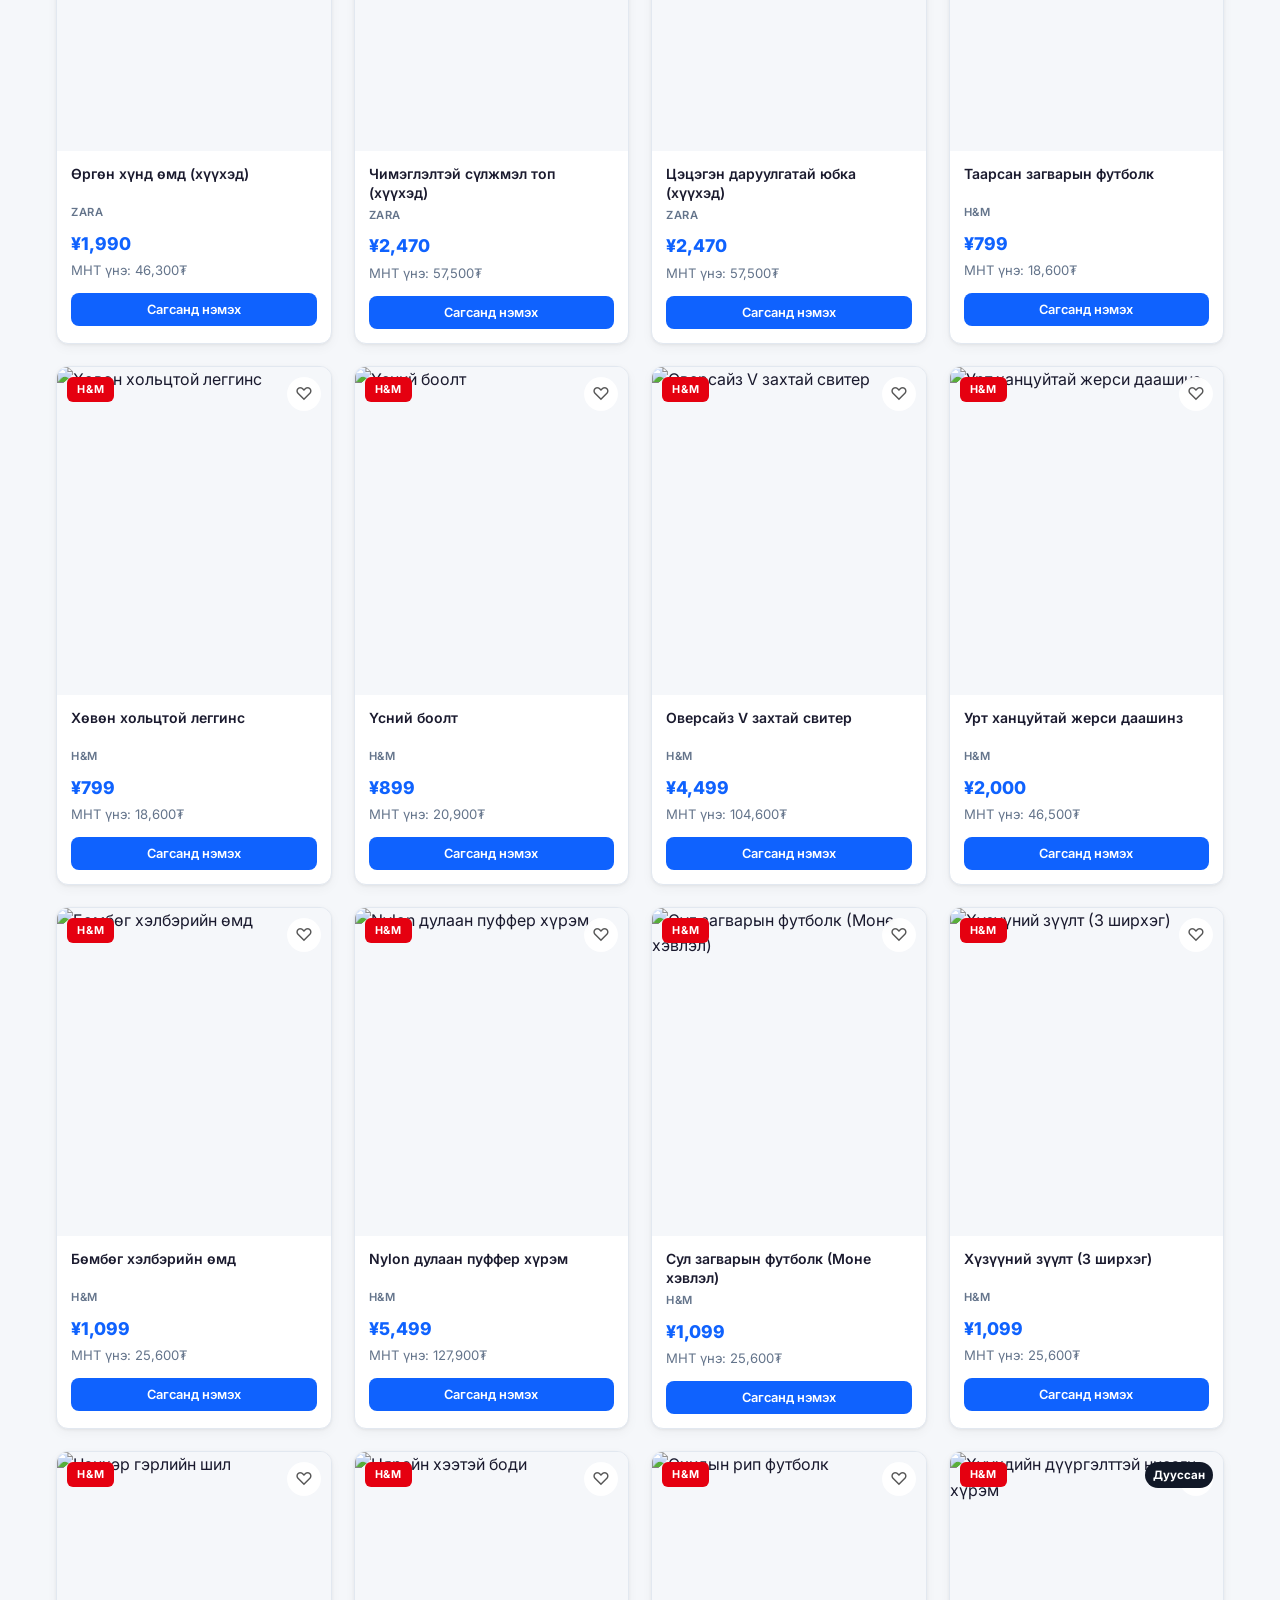
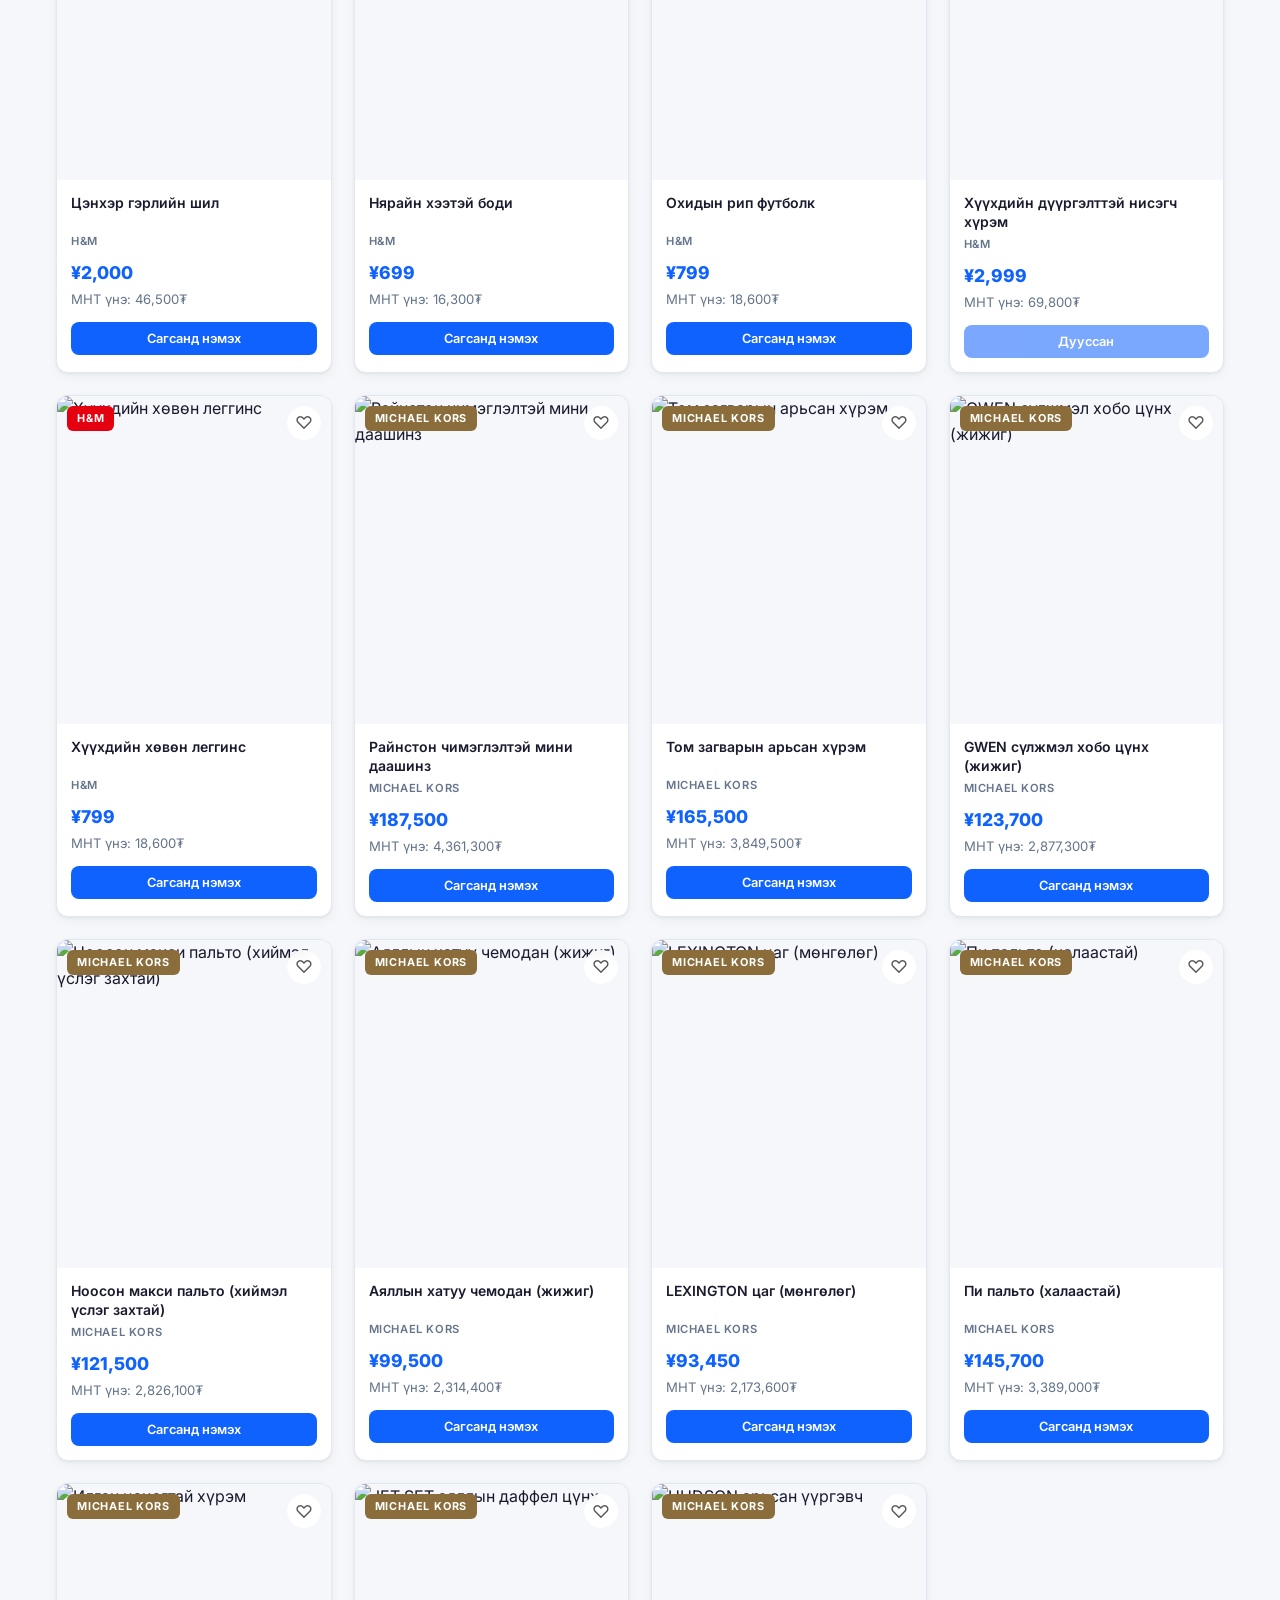
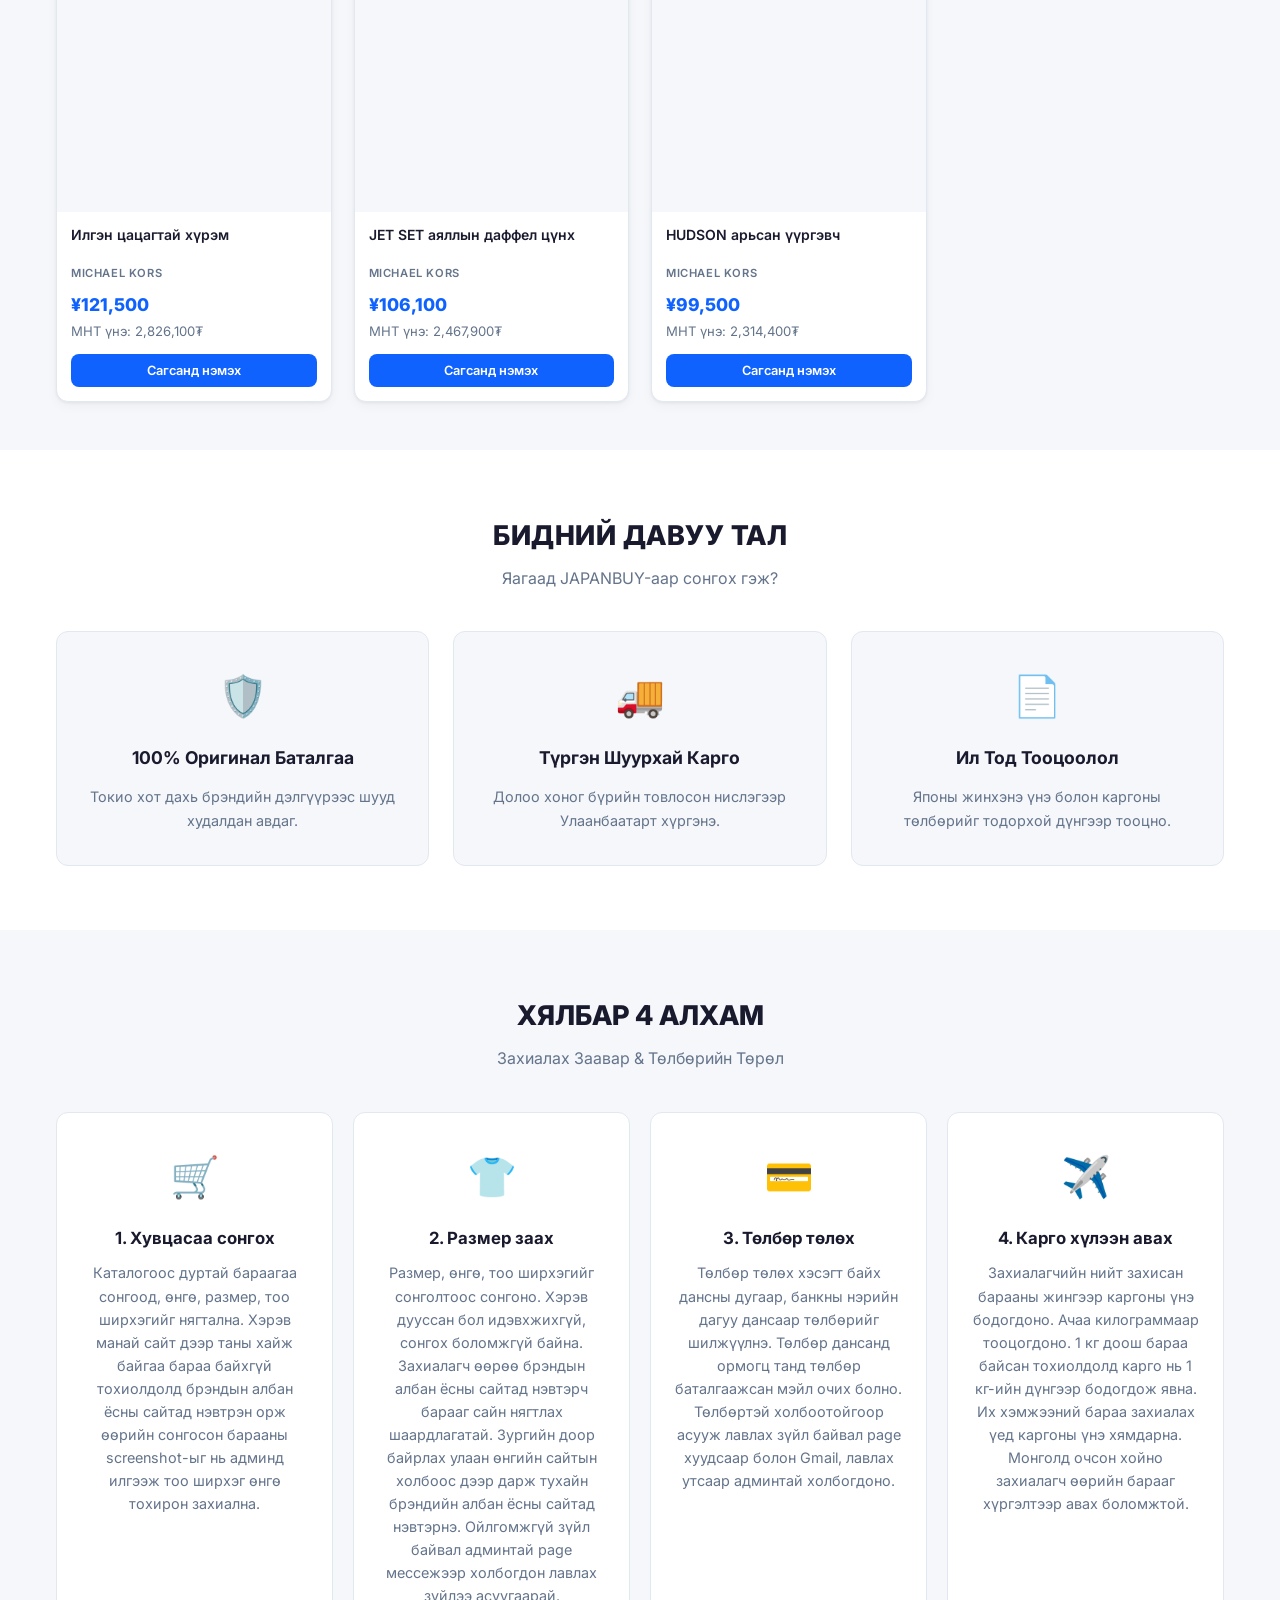
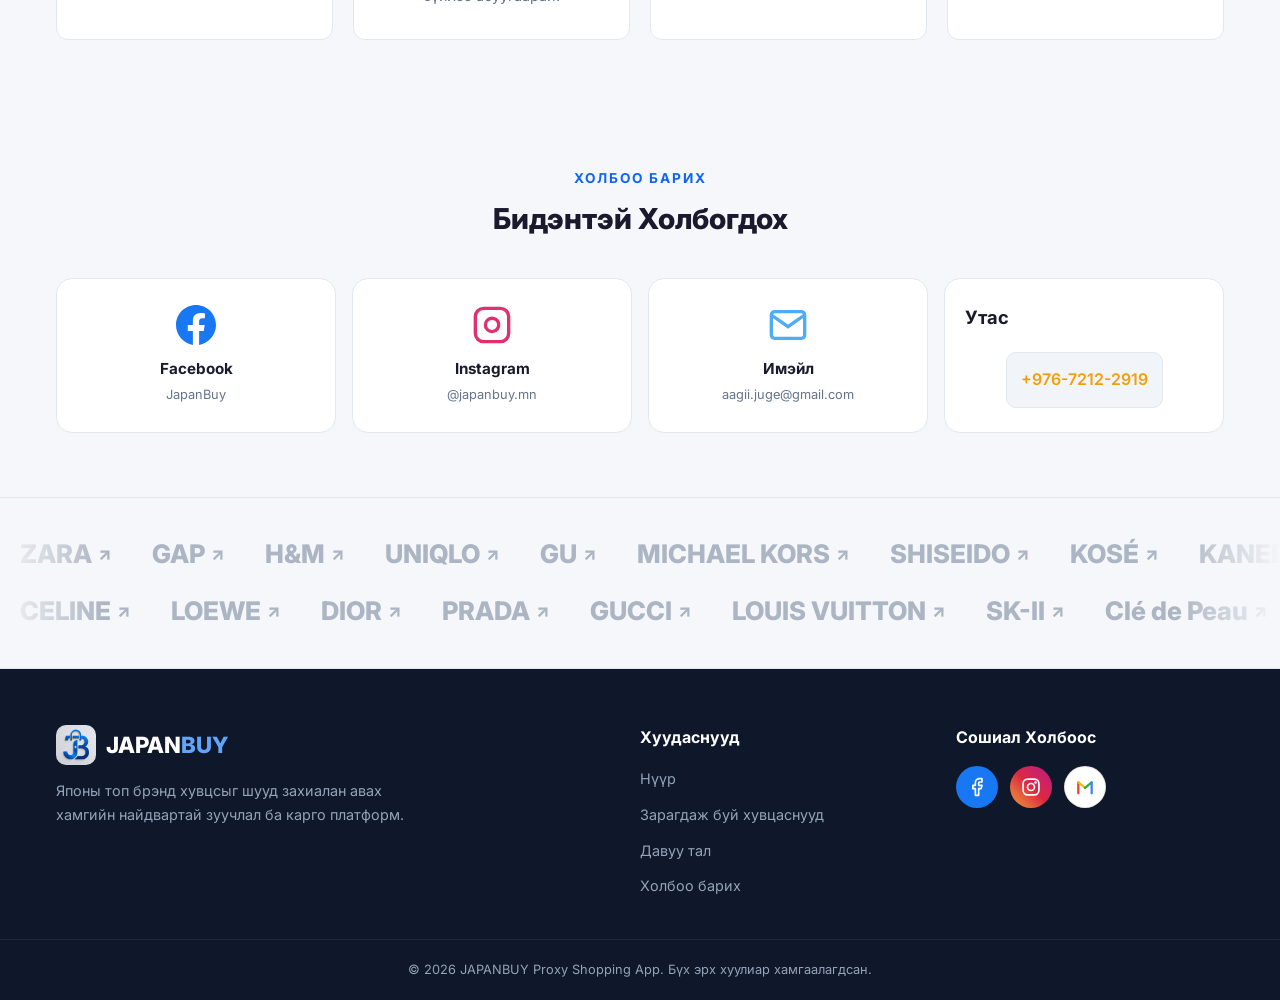
==== commit d95e020e: "H&M: raise 5 prices to official+500 (120,125,393,401,407) — site price must not be below official" ====
--- a/index.html
+++ b/index.html
@@ -1111,7 +1111,7 @@
 
     <script src="https://cdn.jsdelivr.net/npm/@emailjs/browser@4/dist/email.min.js"></script>
     <script src="https://cdn.jsdelivr.net/npm/@supabase/supabase-js@2"></script>
-    <script src="script.js?v=20261027fc"></script>
+    <script src="script.js?v=20261027fd"></script>
     <script>
         if ('serviceWorker' in navigator) {
             window.addEventListener('load', () => {
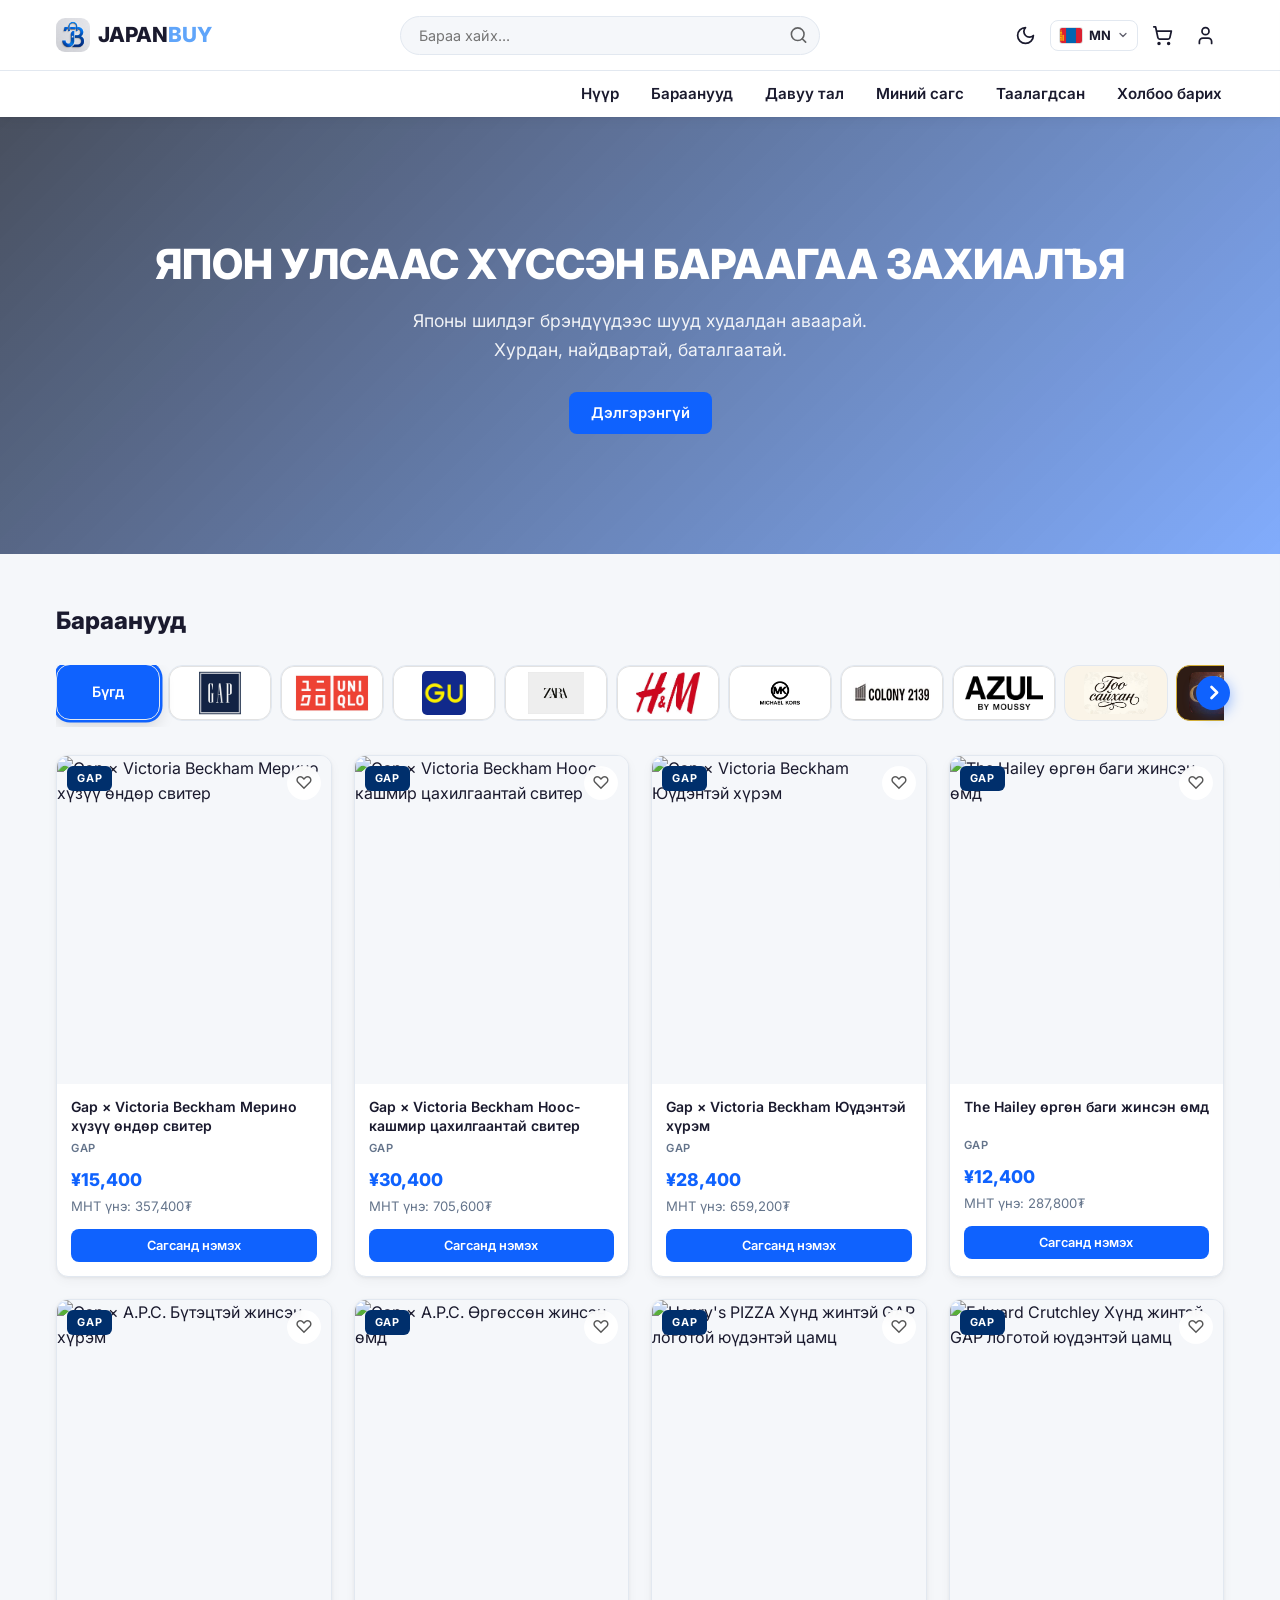
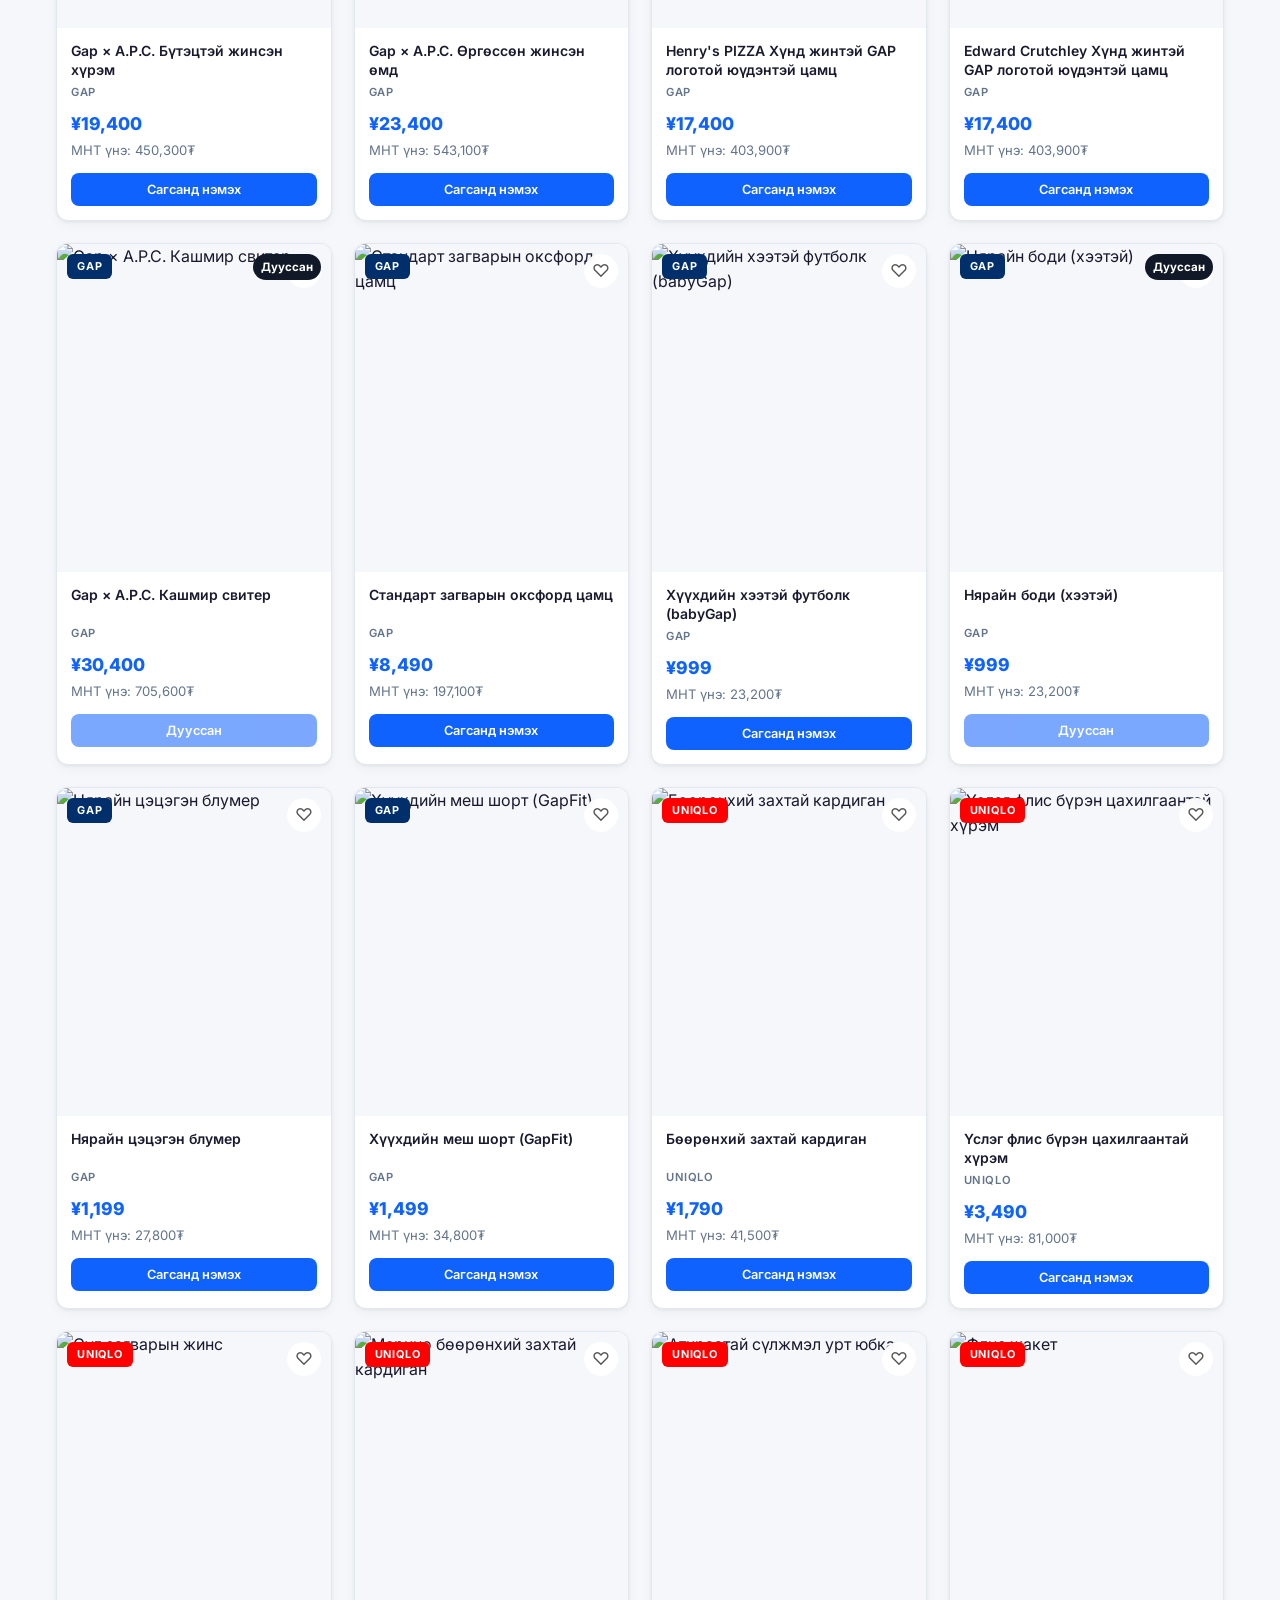
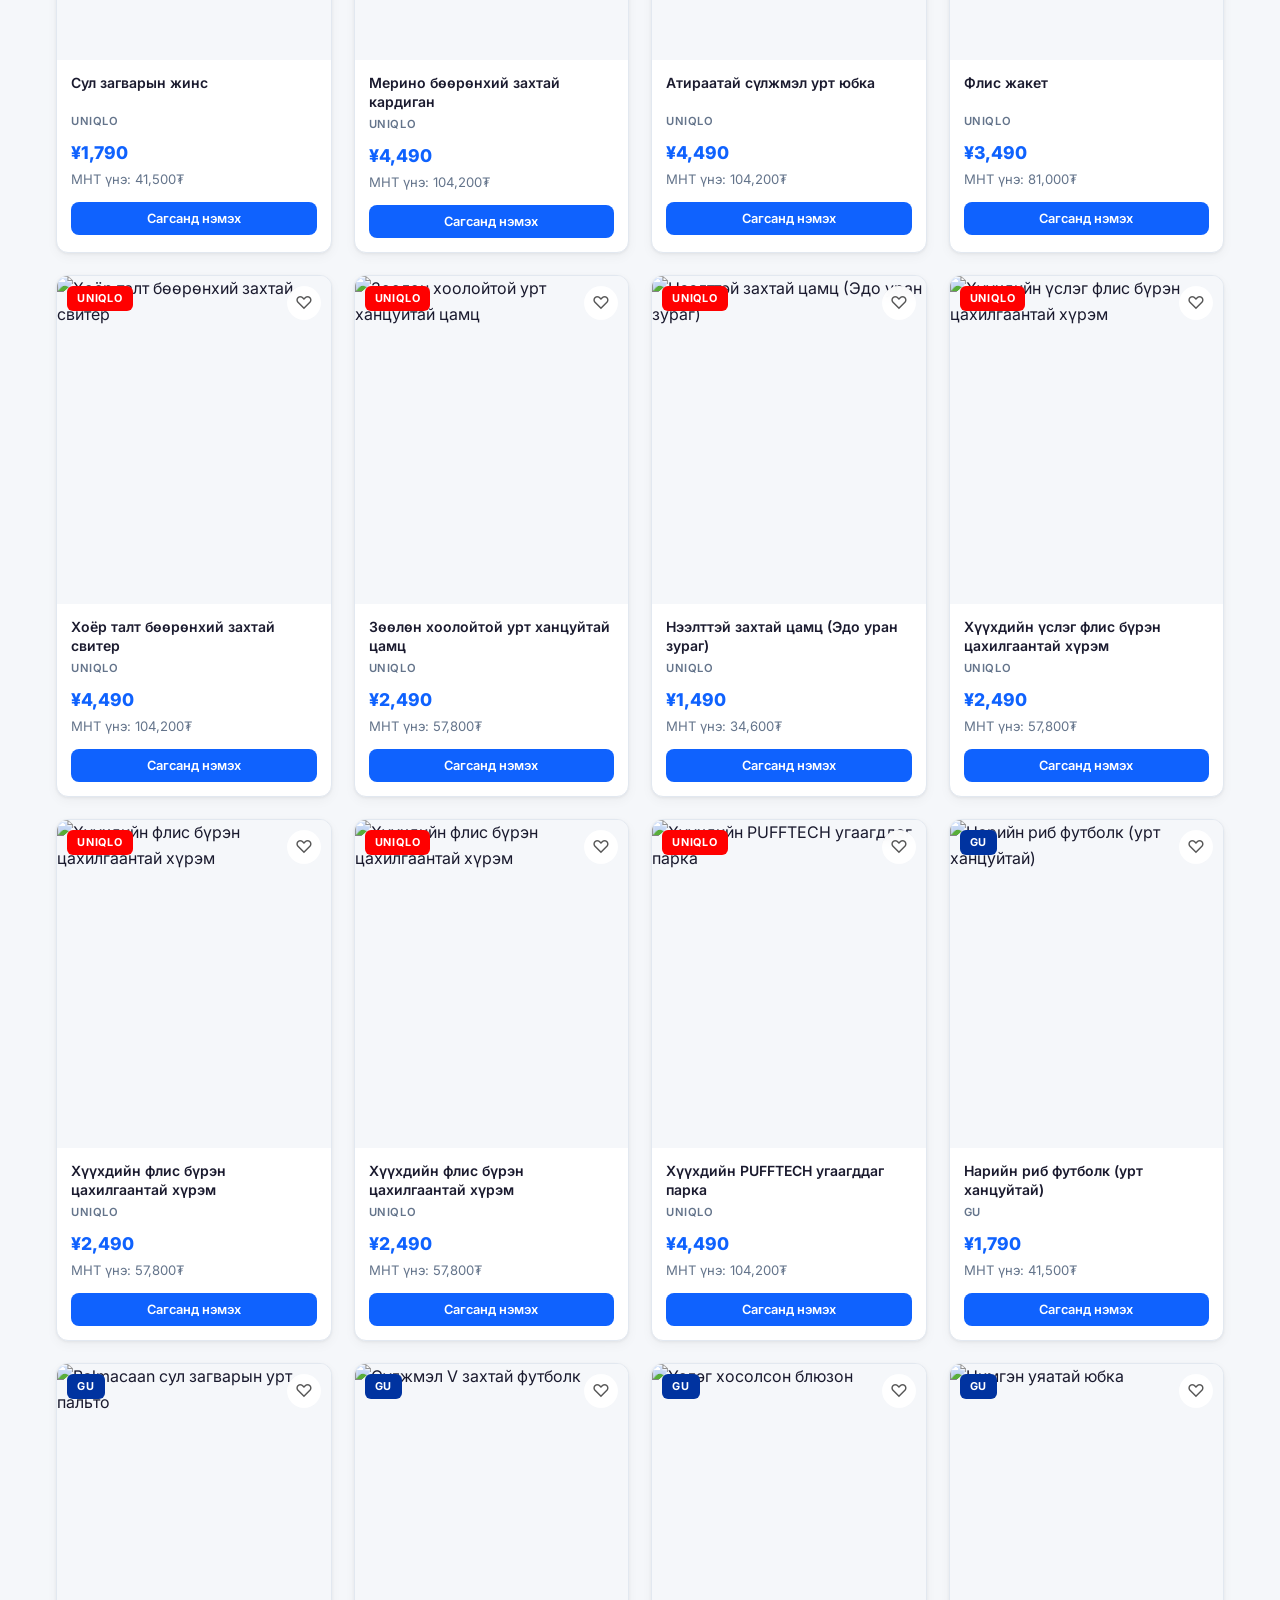
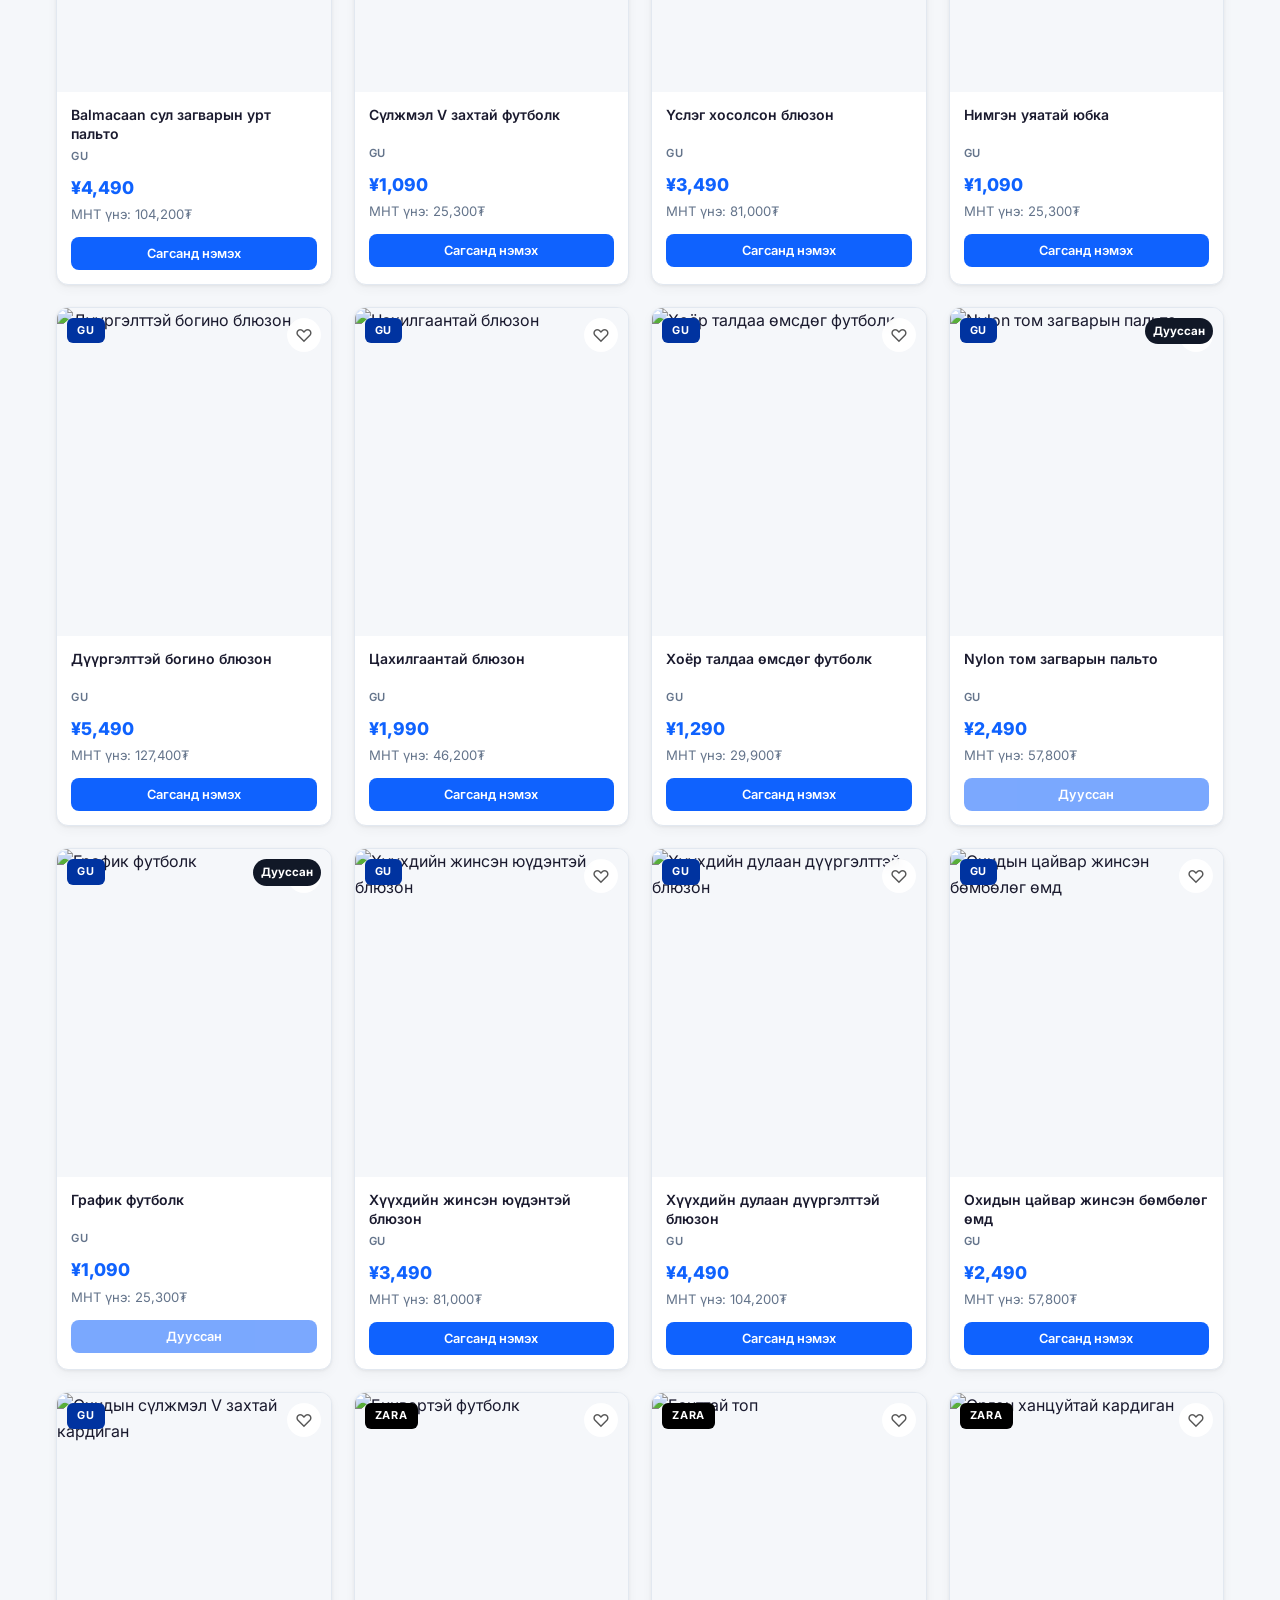
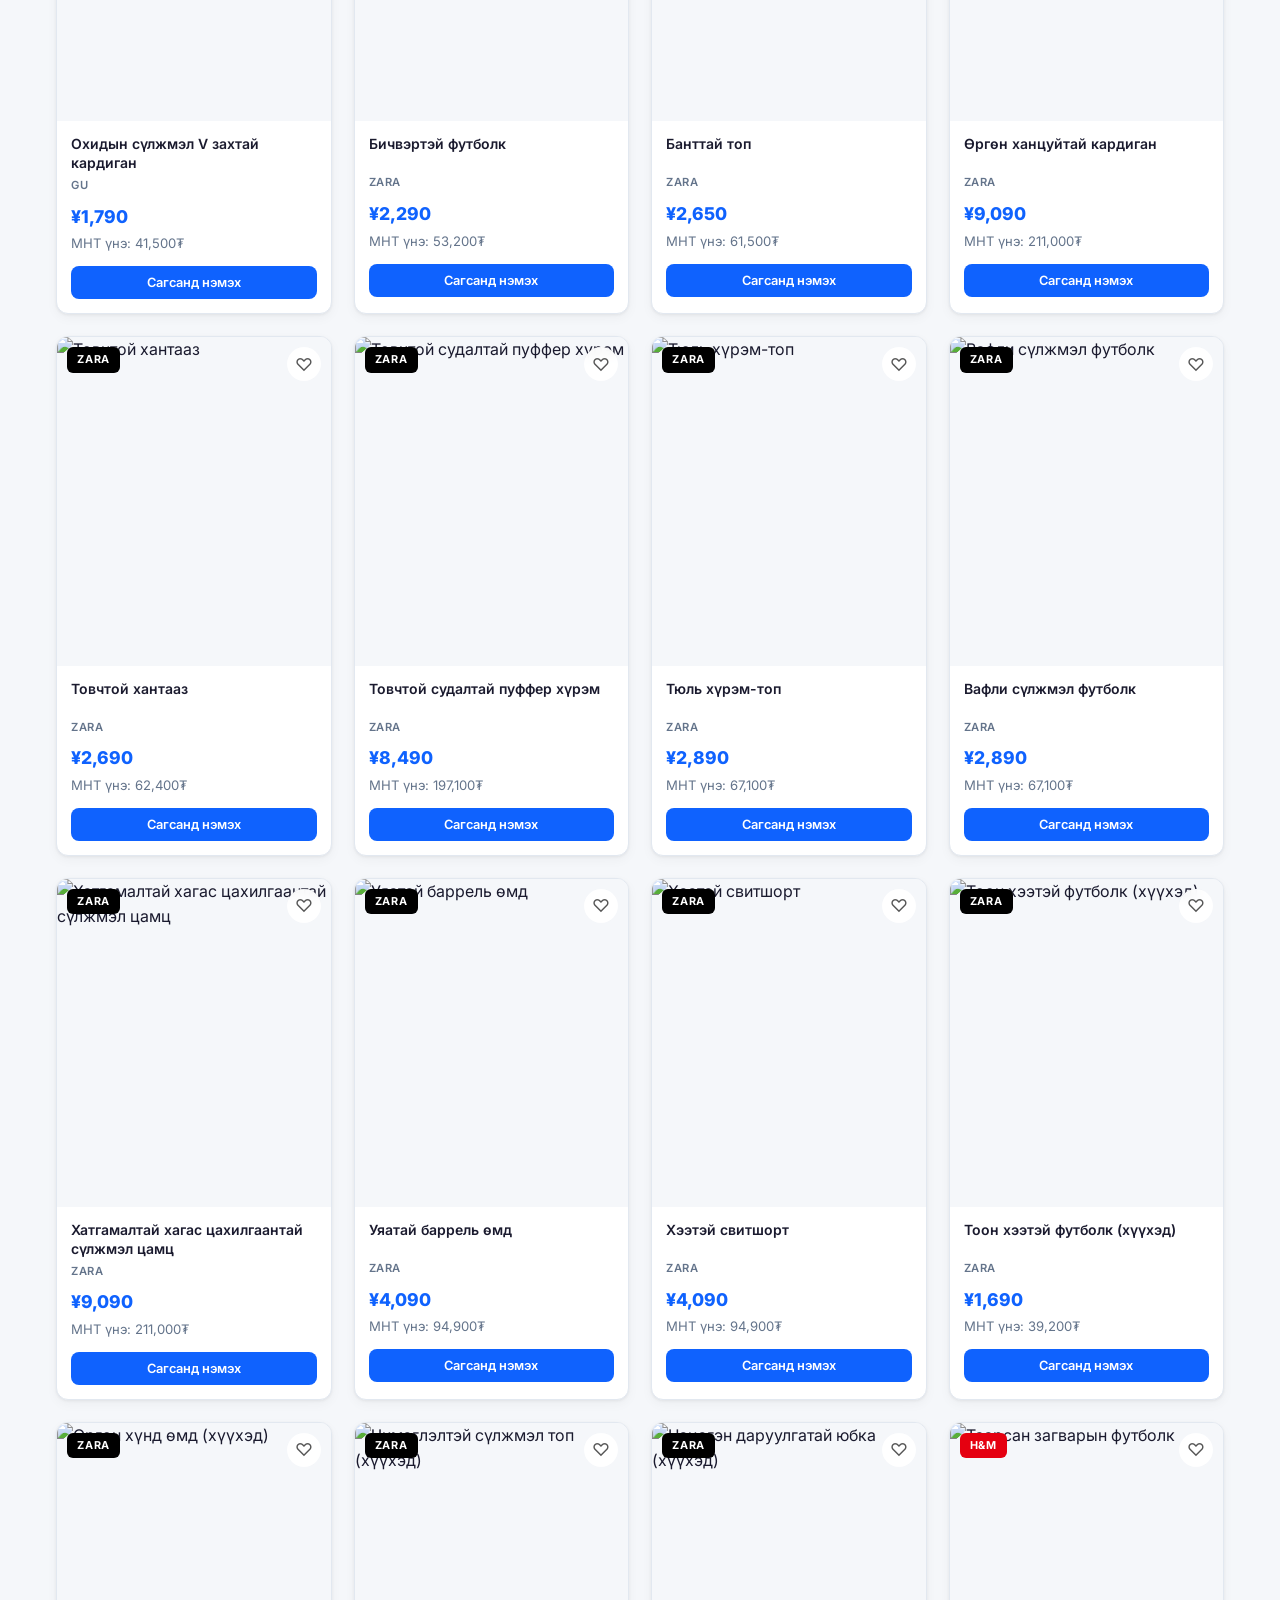
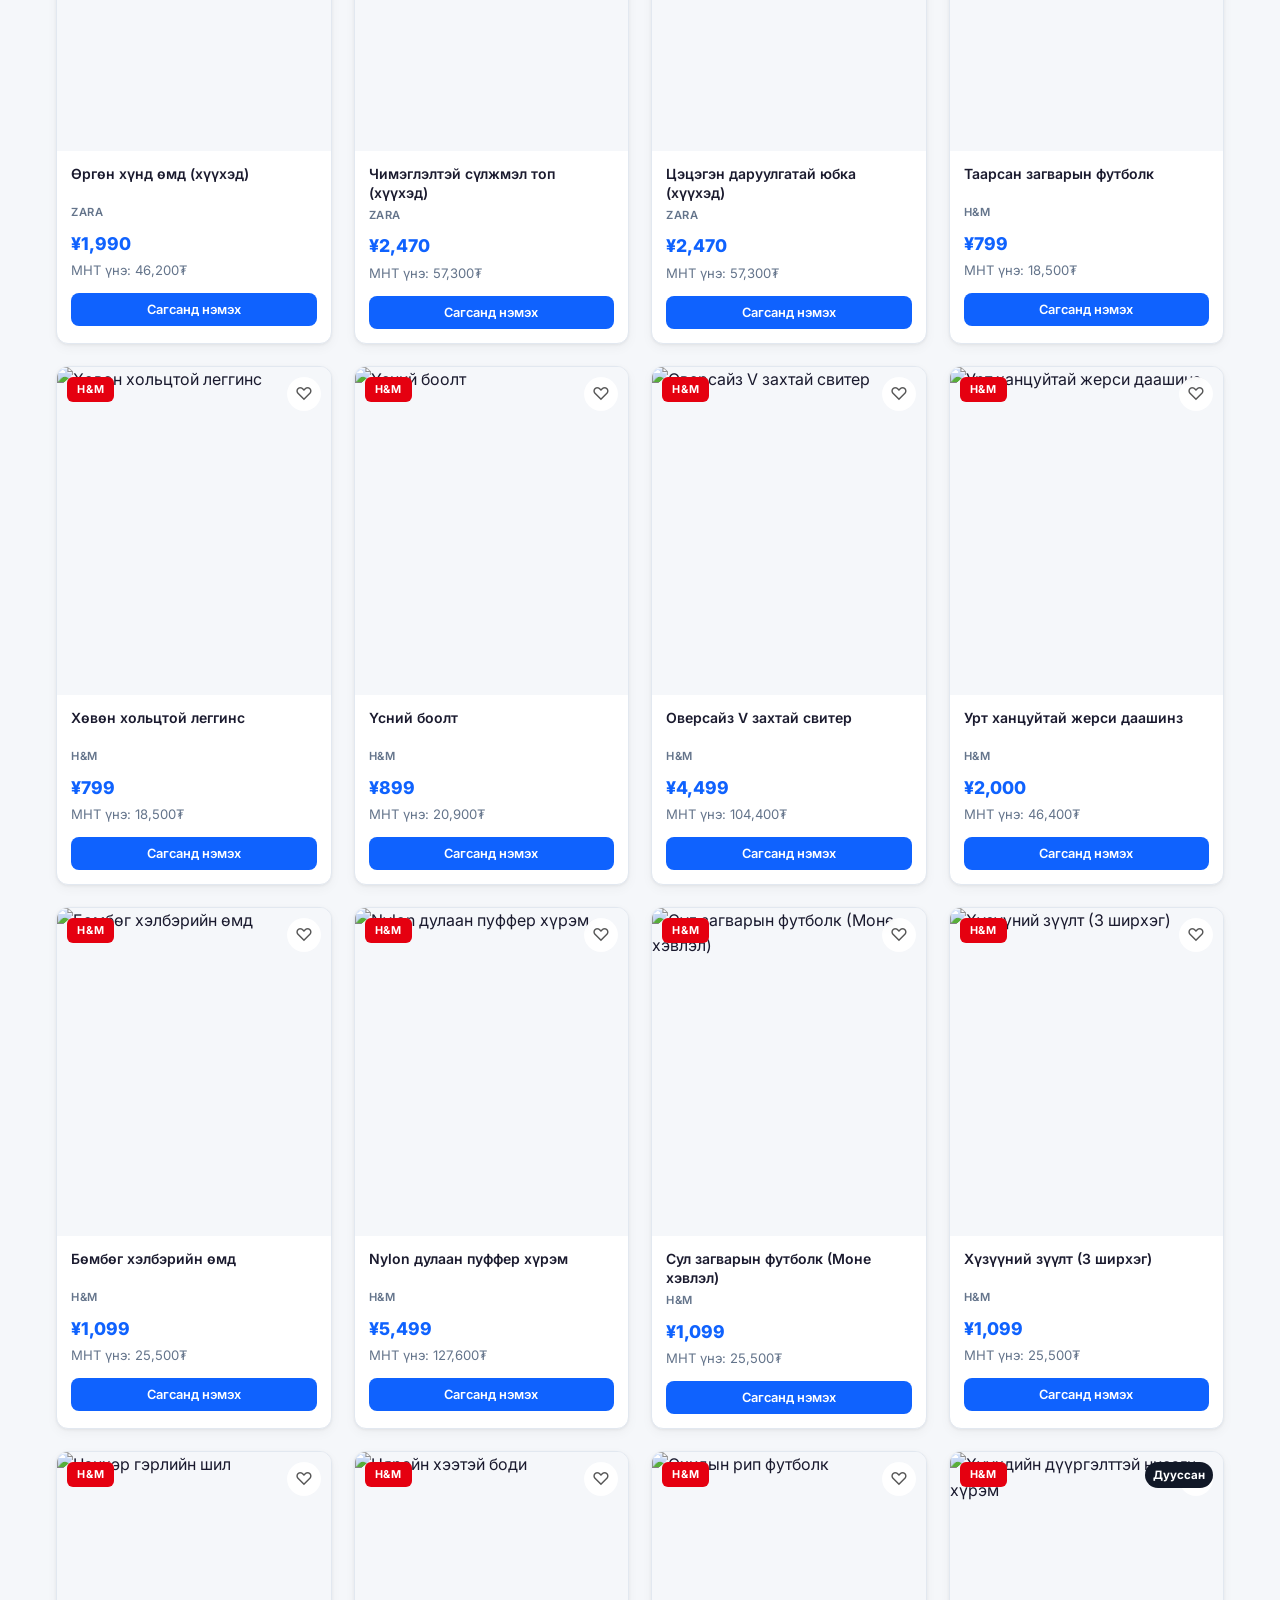
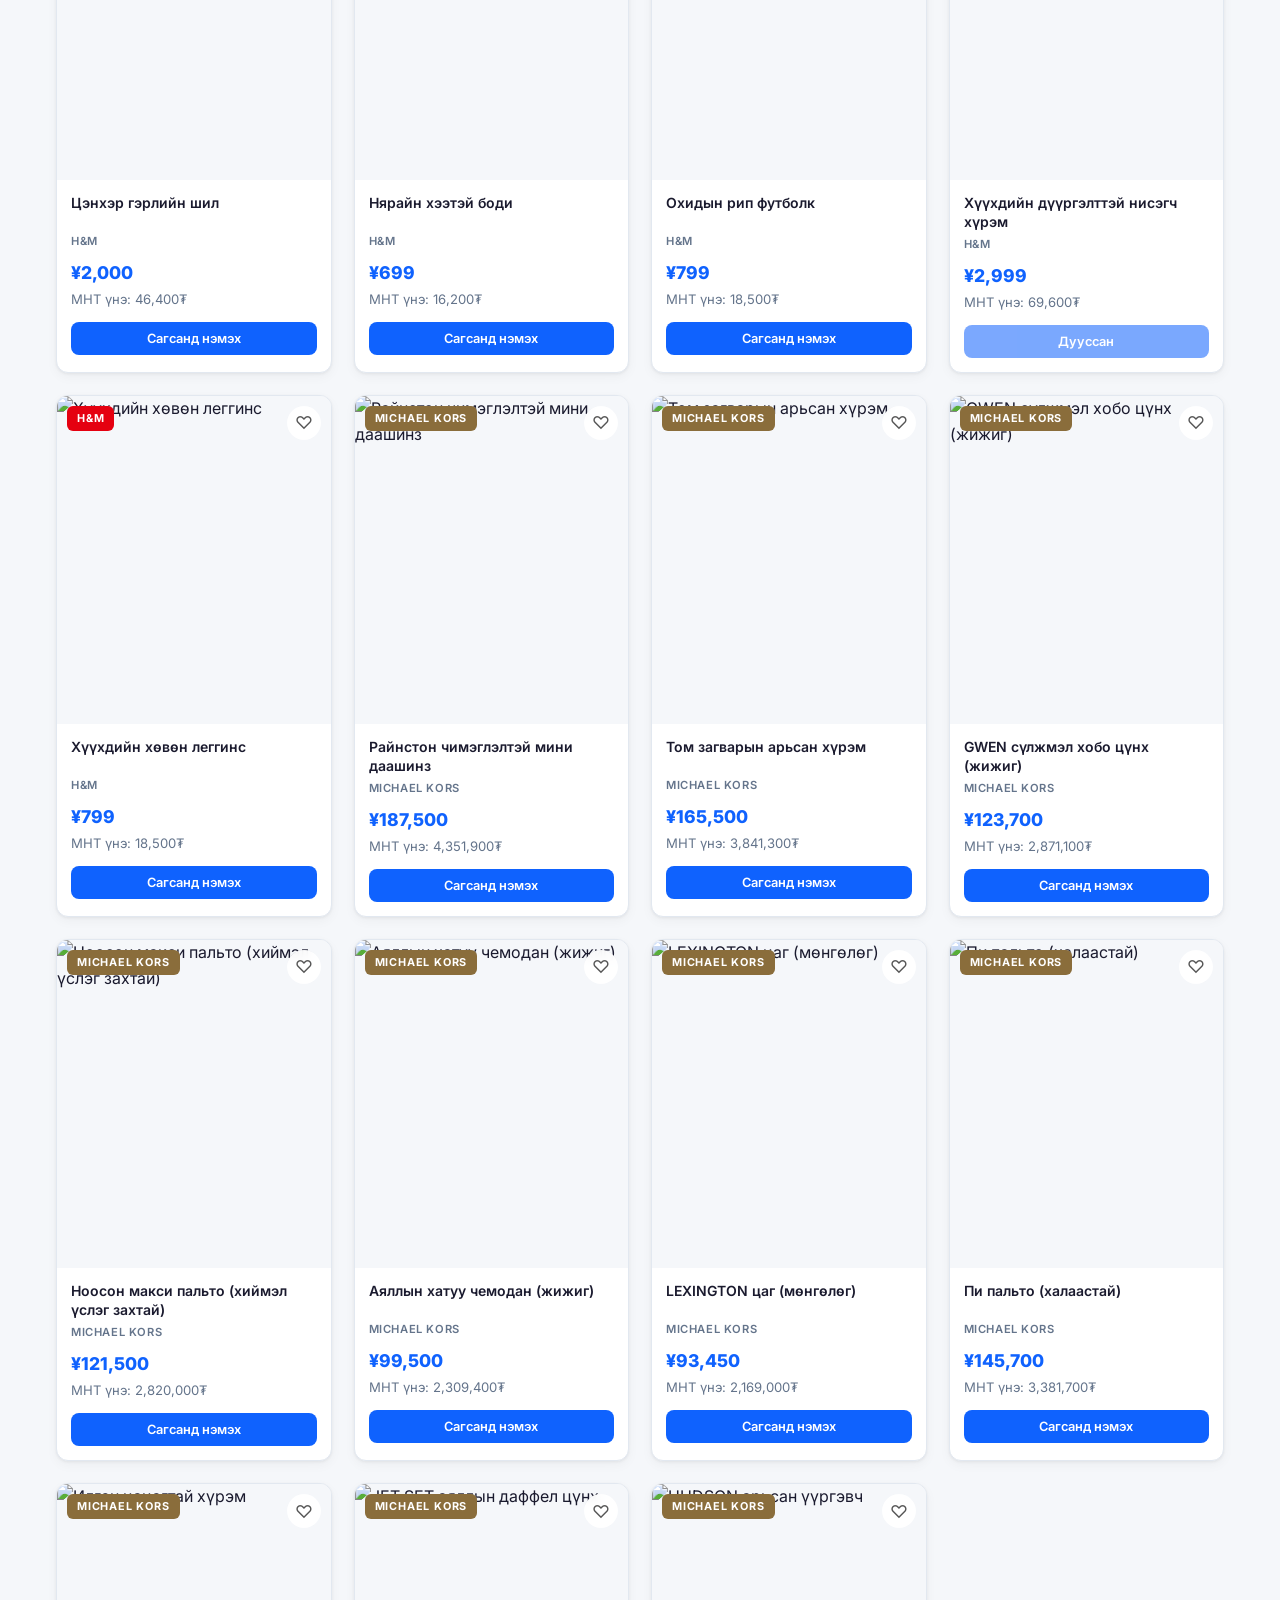
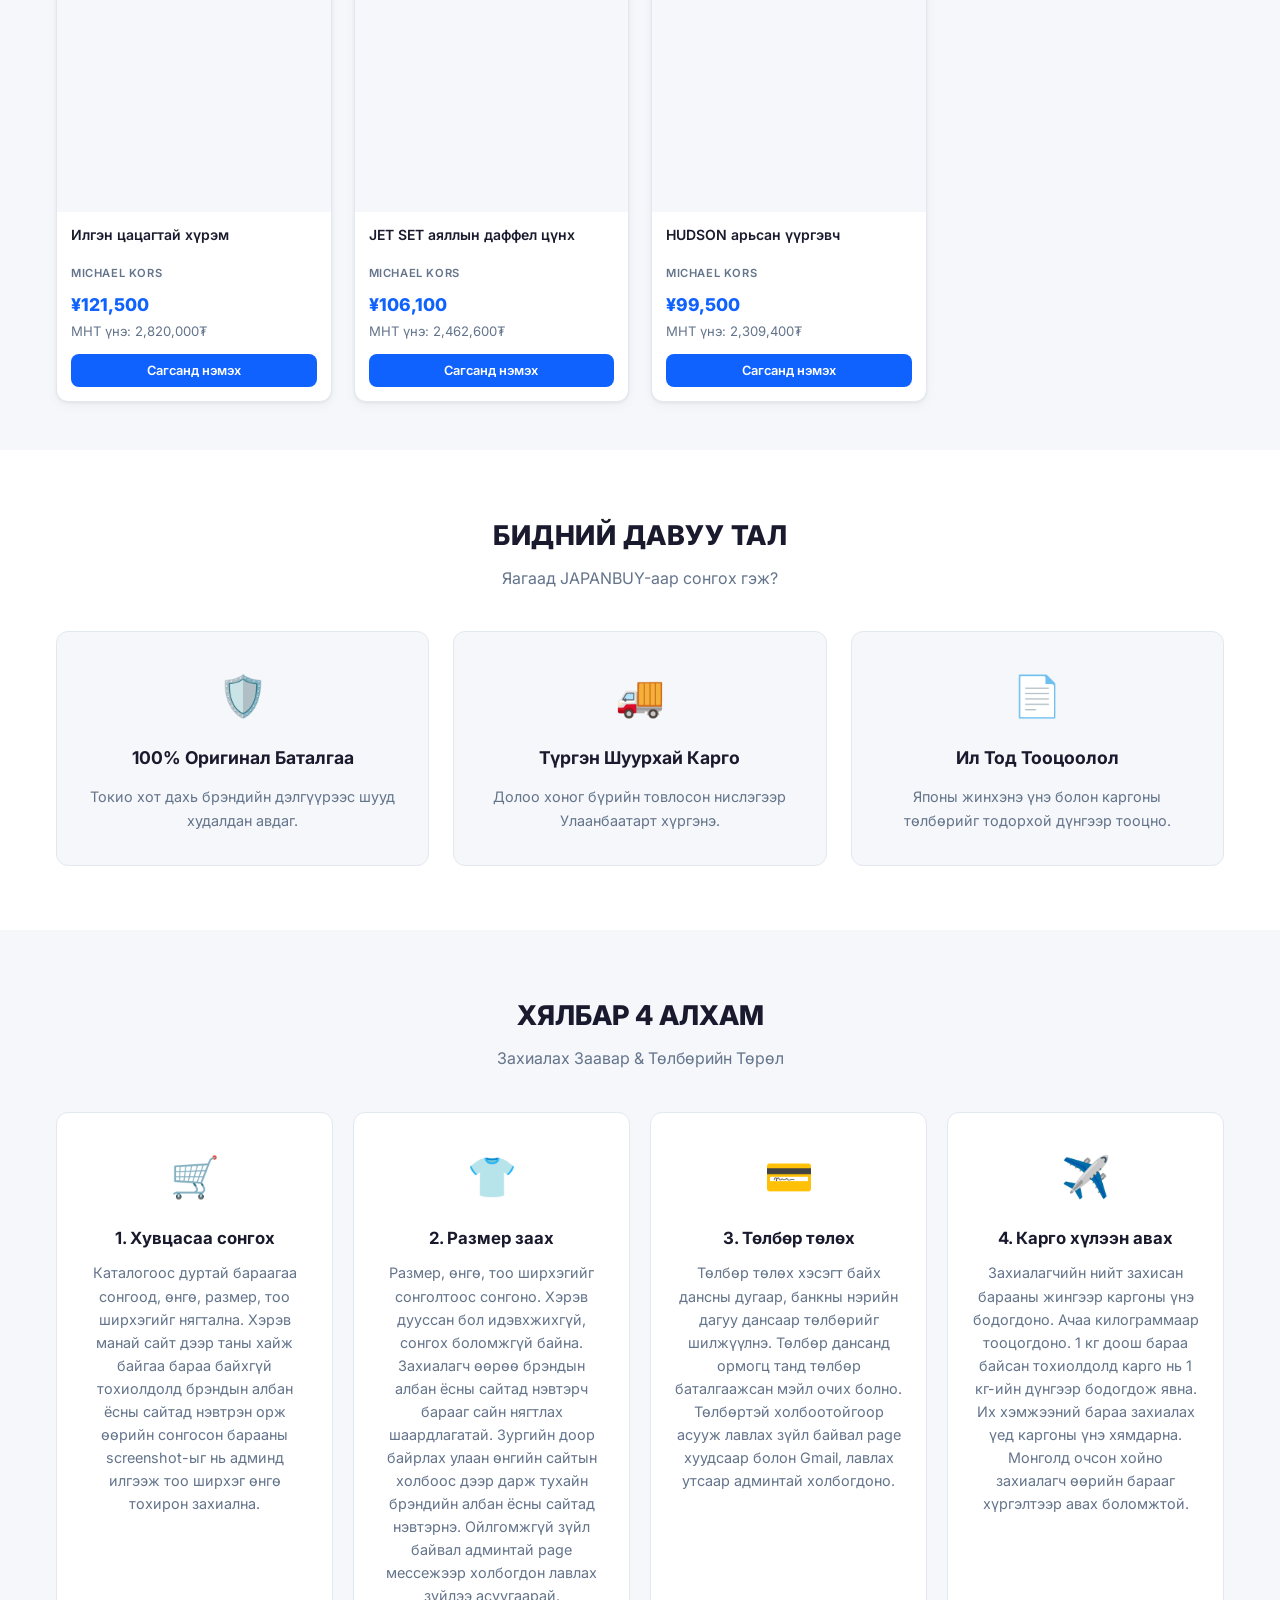
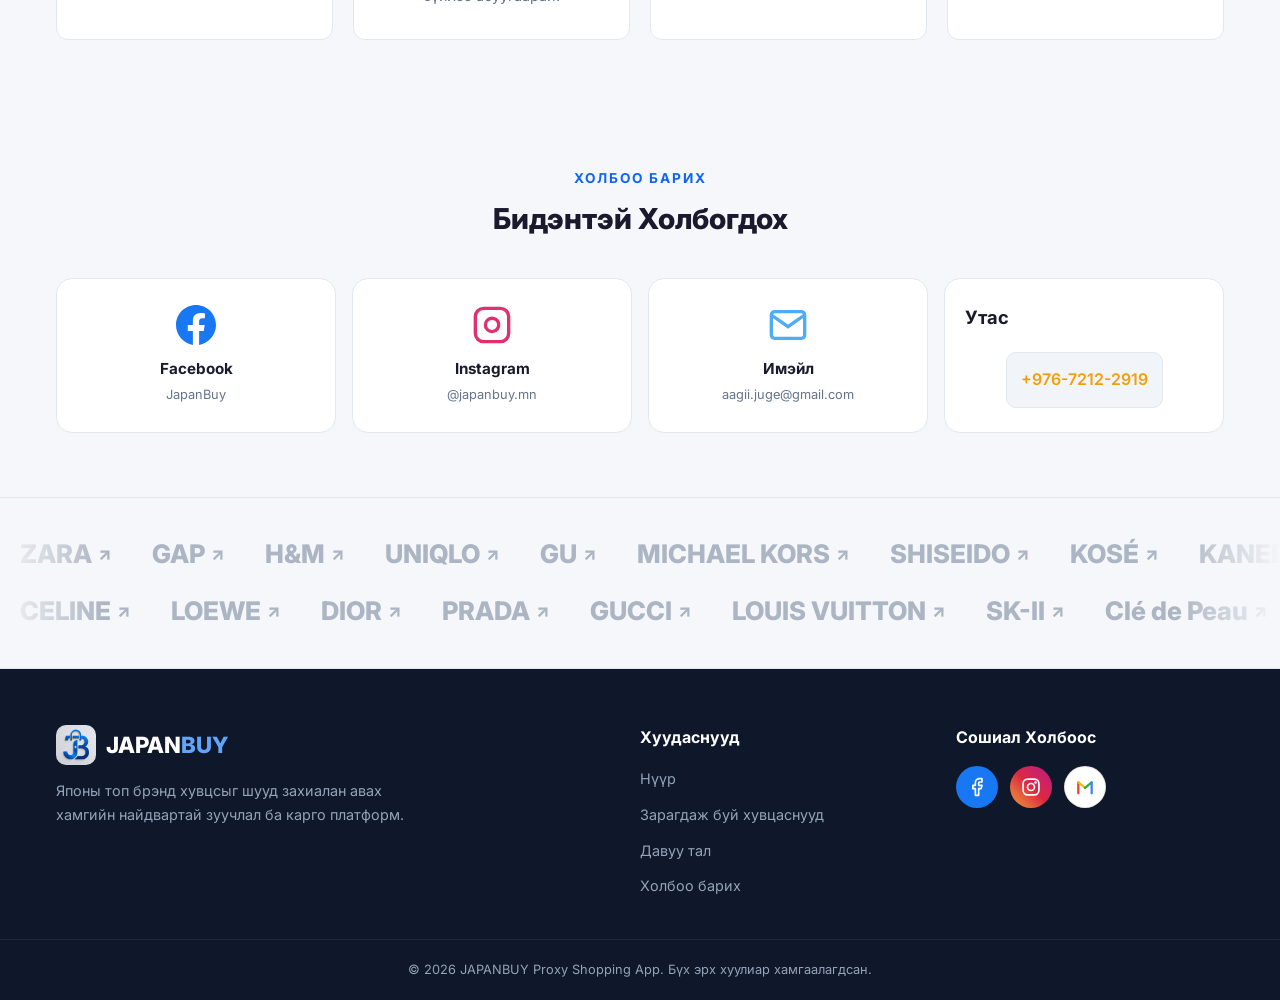
==== commit c7b9c0f4: "Хаан банкны ханш шинэчлэл (2026-11-28): 1¥ = 23.21₮" ====
--- a/index.html
+++ b/index.html
@@ -1111,7 +1111,7 @@
 
     <script src="https://cdn.jsdelivr.net/npm/@emailjs/browser@4/dist/email.min.js"></script>
     <script src="https://cdn.jsdelivr.net/npm/@supabase/supabase-js@2"></script>
-    <script src="script.js?v=20261027fd"></script>
+    <script src="script.js?v=20261027ff"></script>
     <script>
         if ('serviceWorker' in navigator) {
             window.addEventListener('load', () => {
